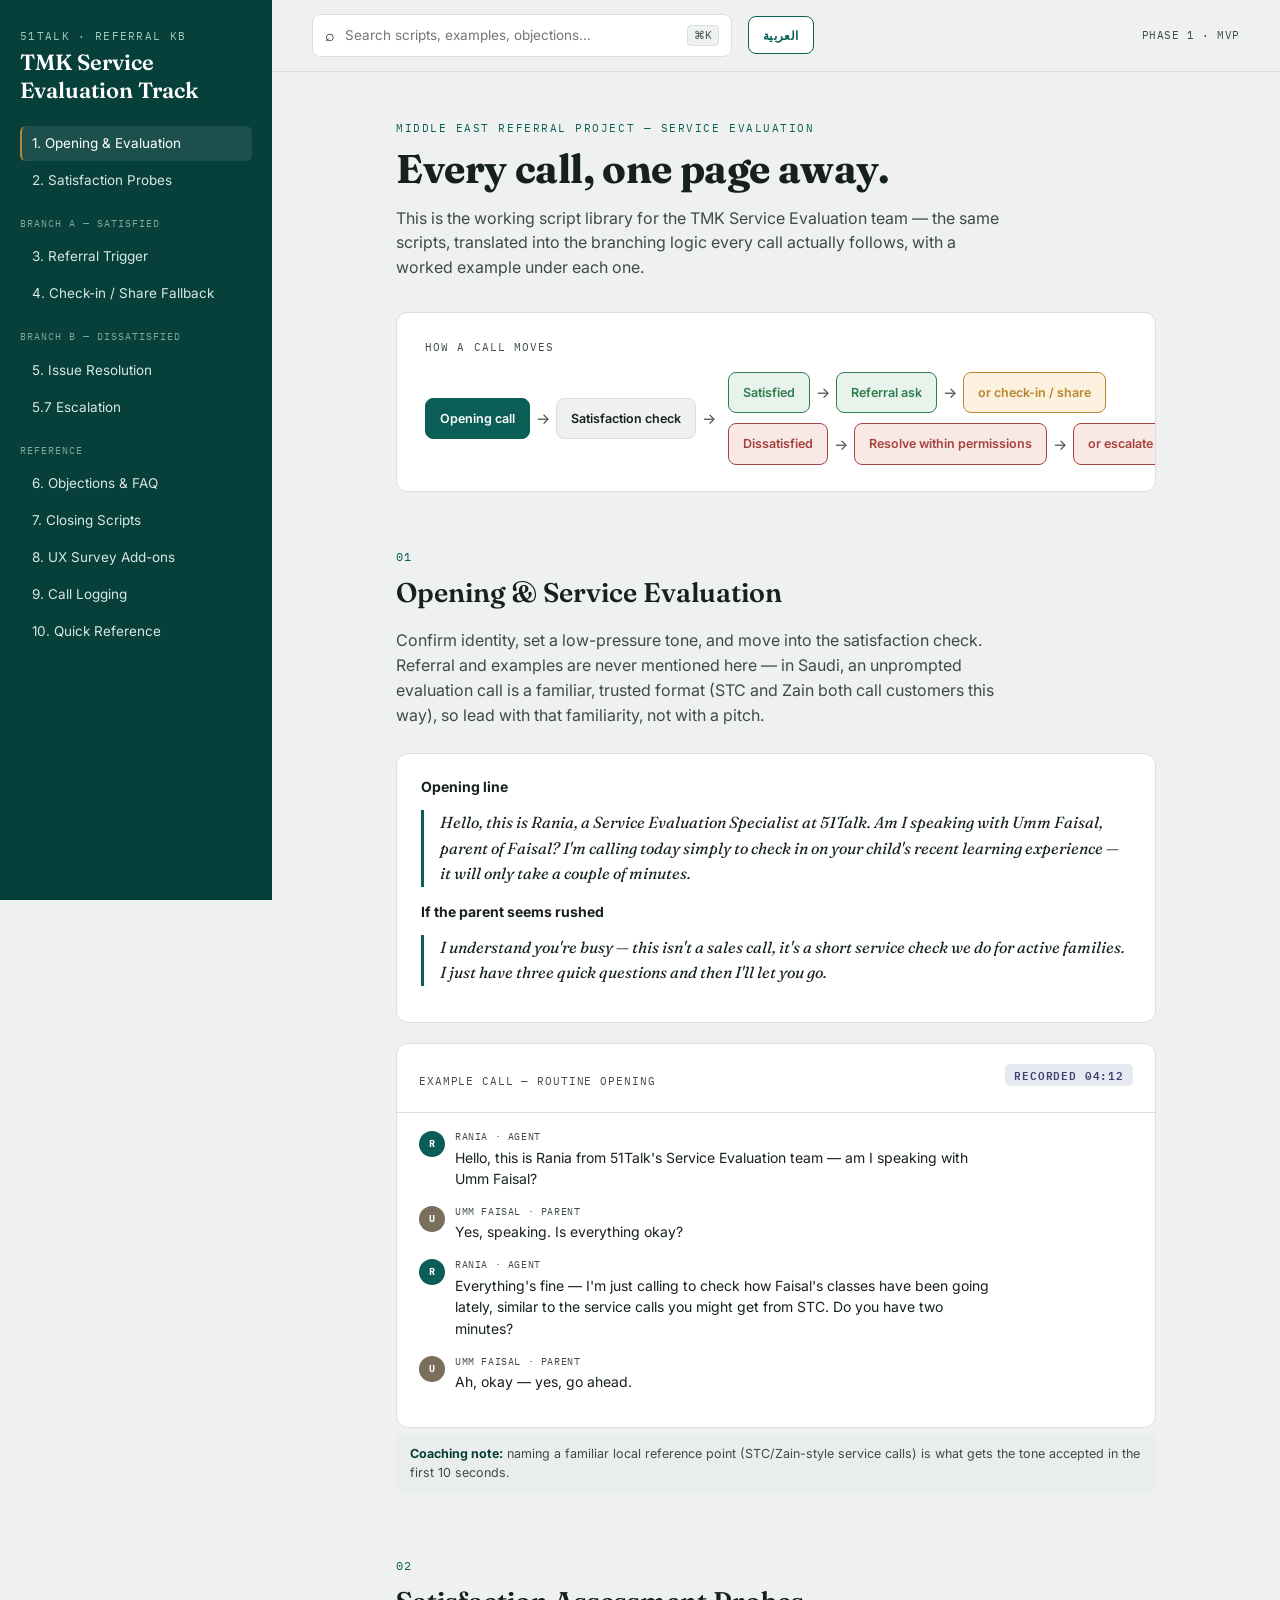
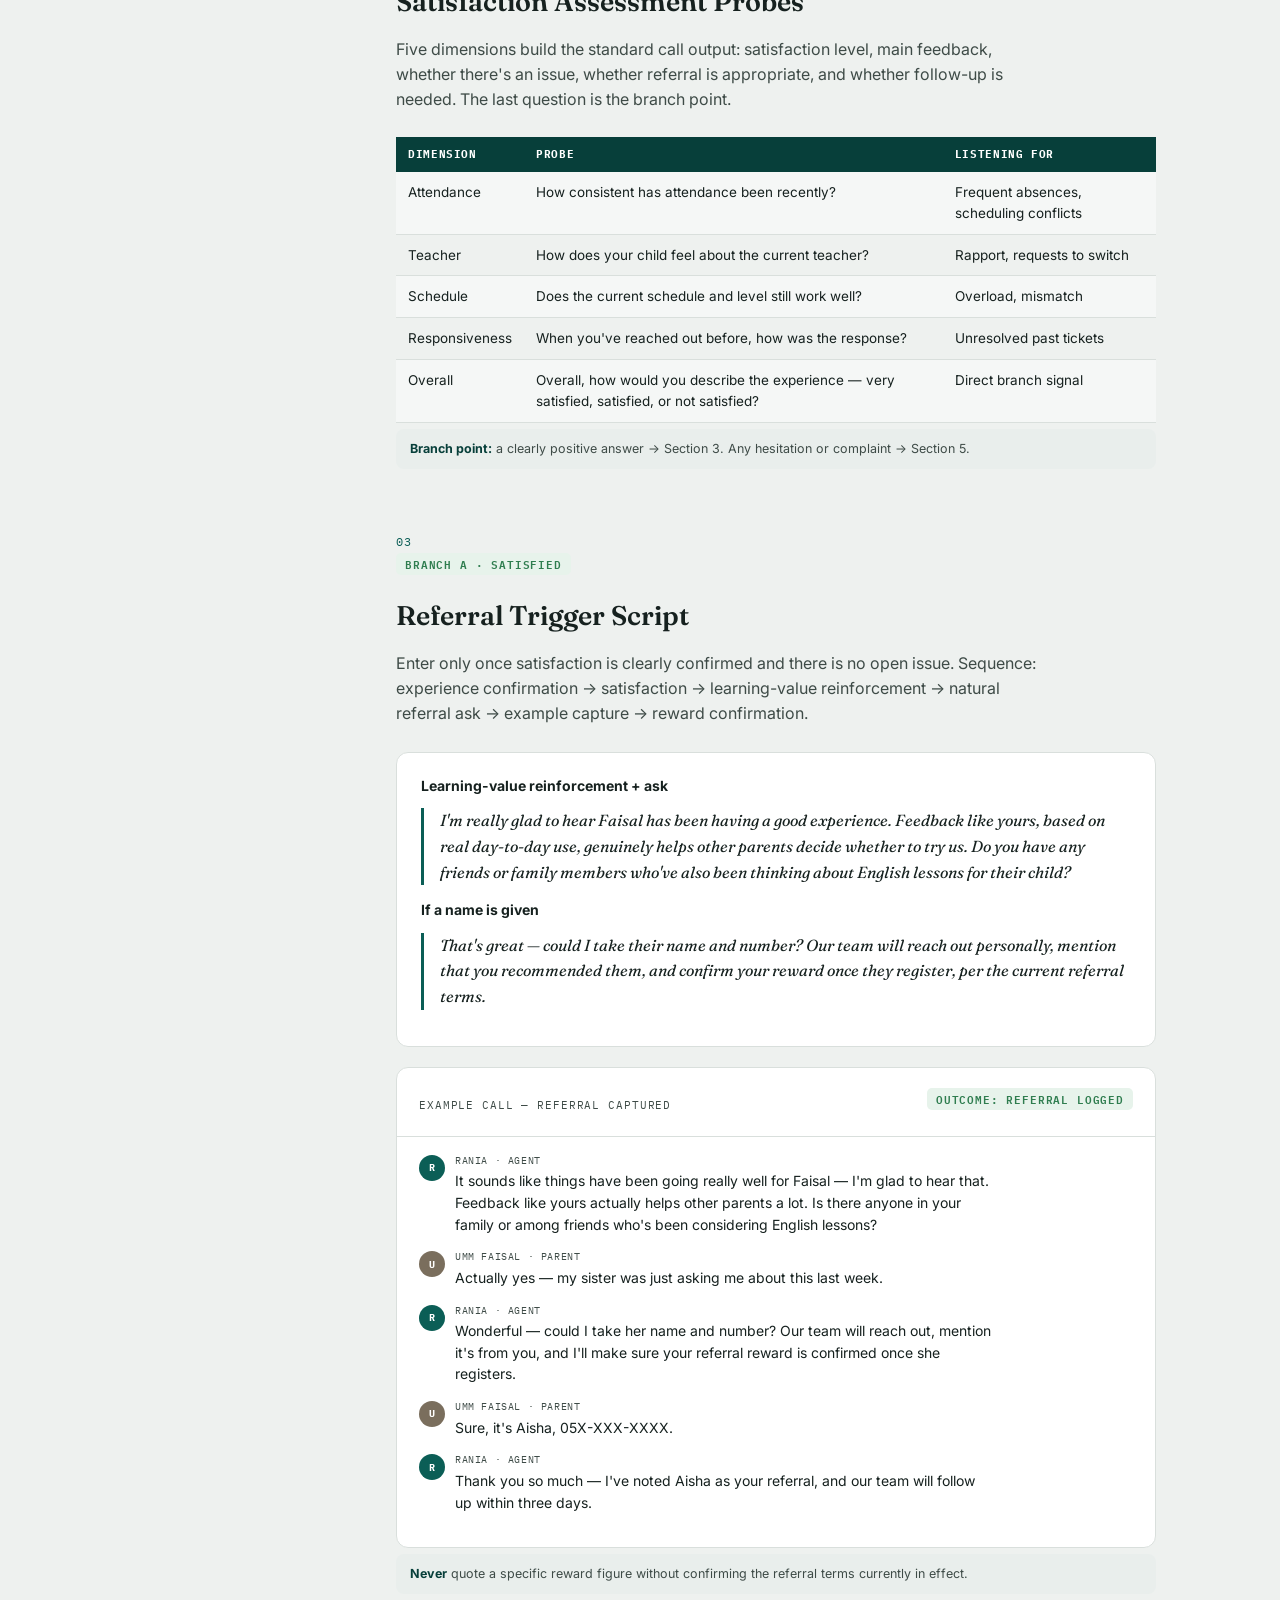
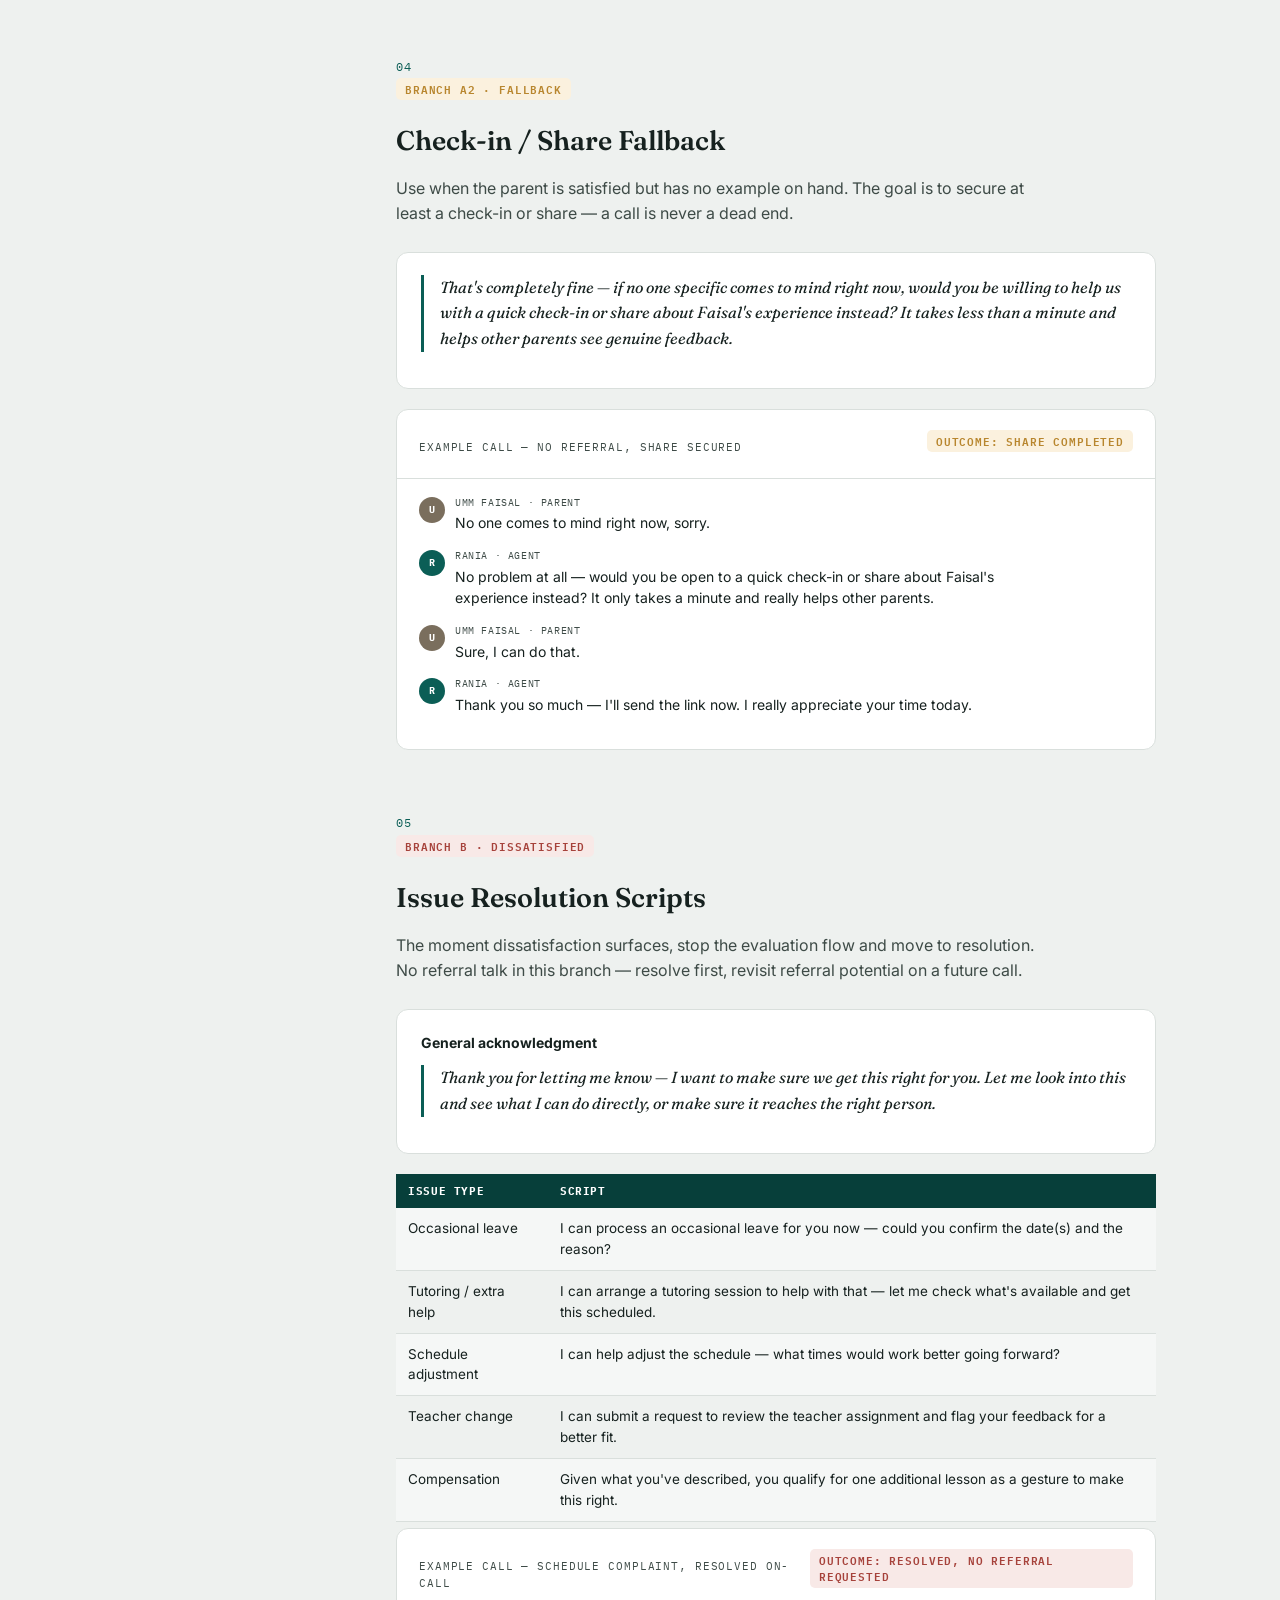
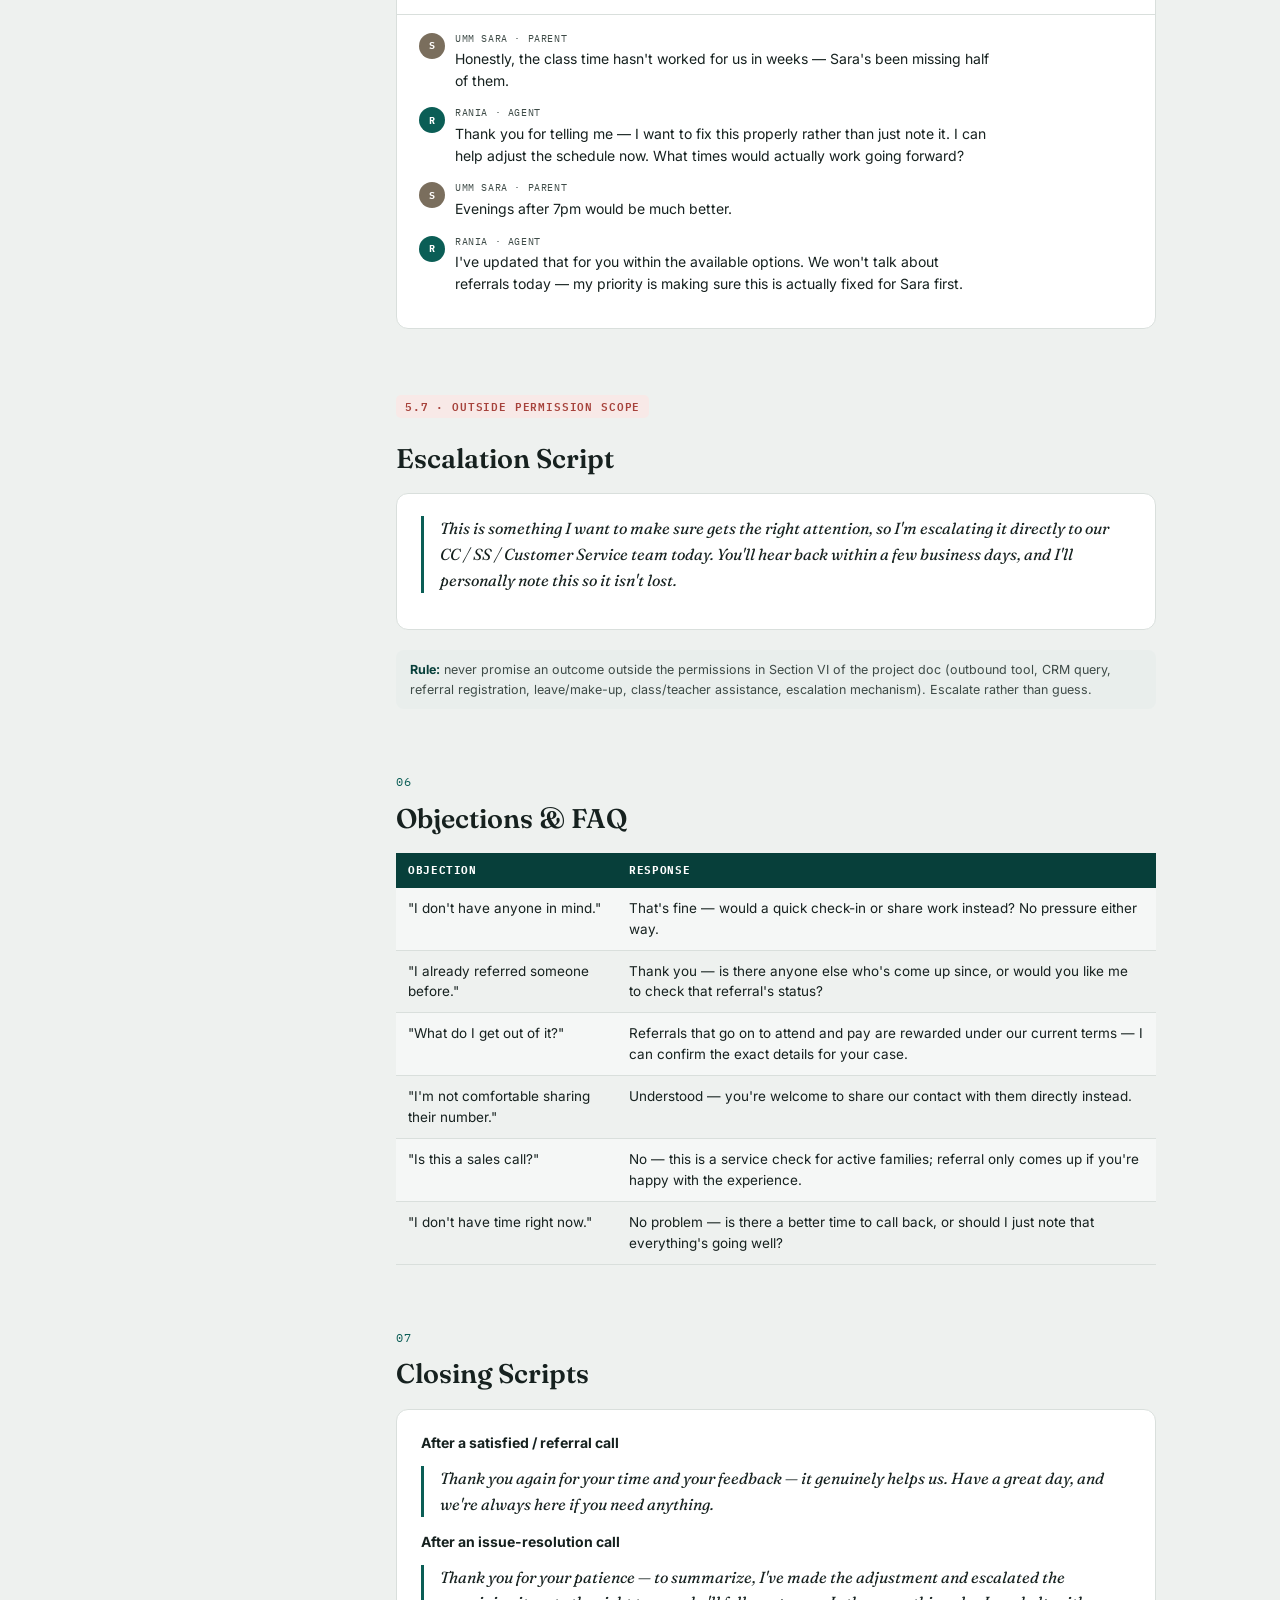
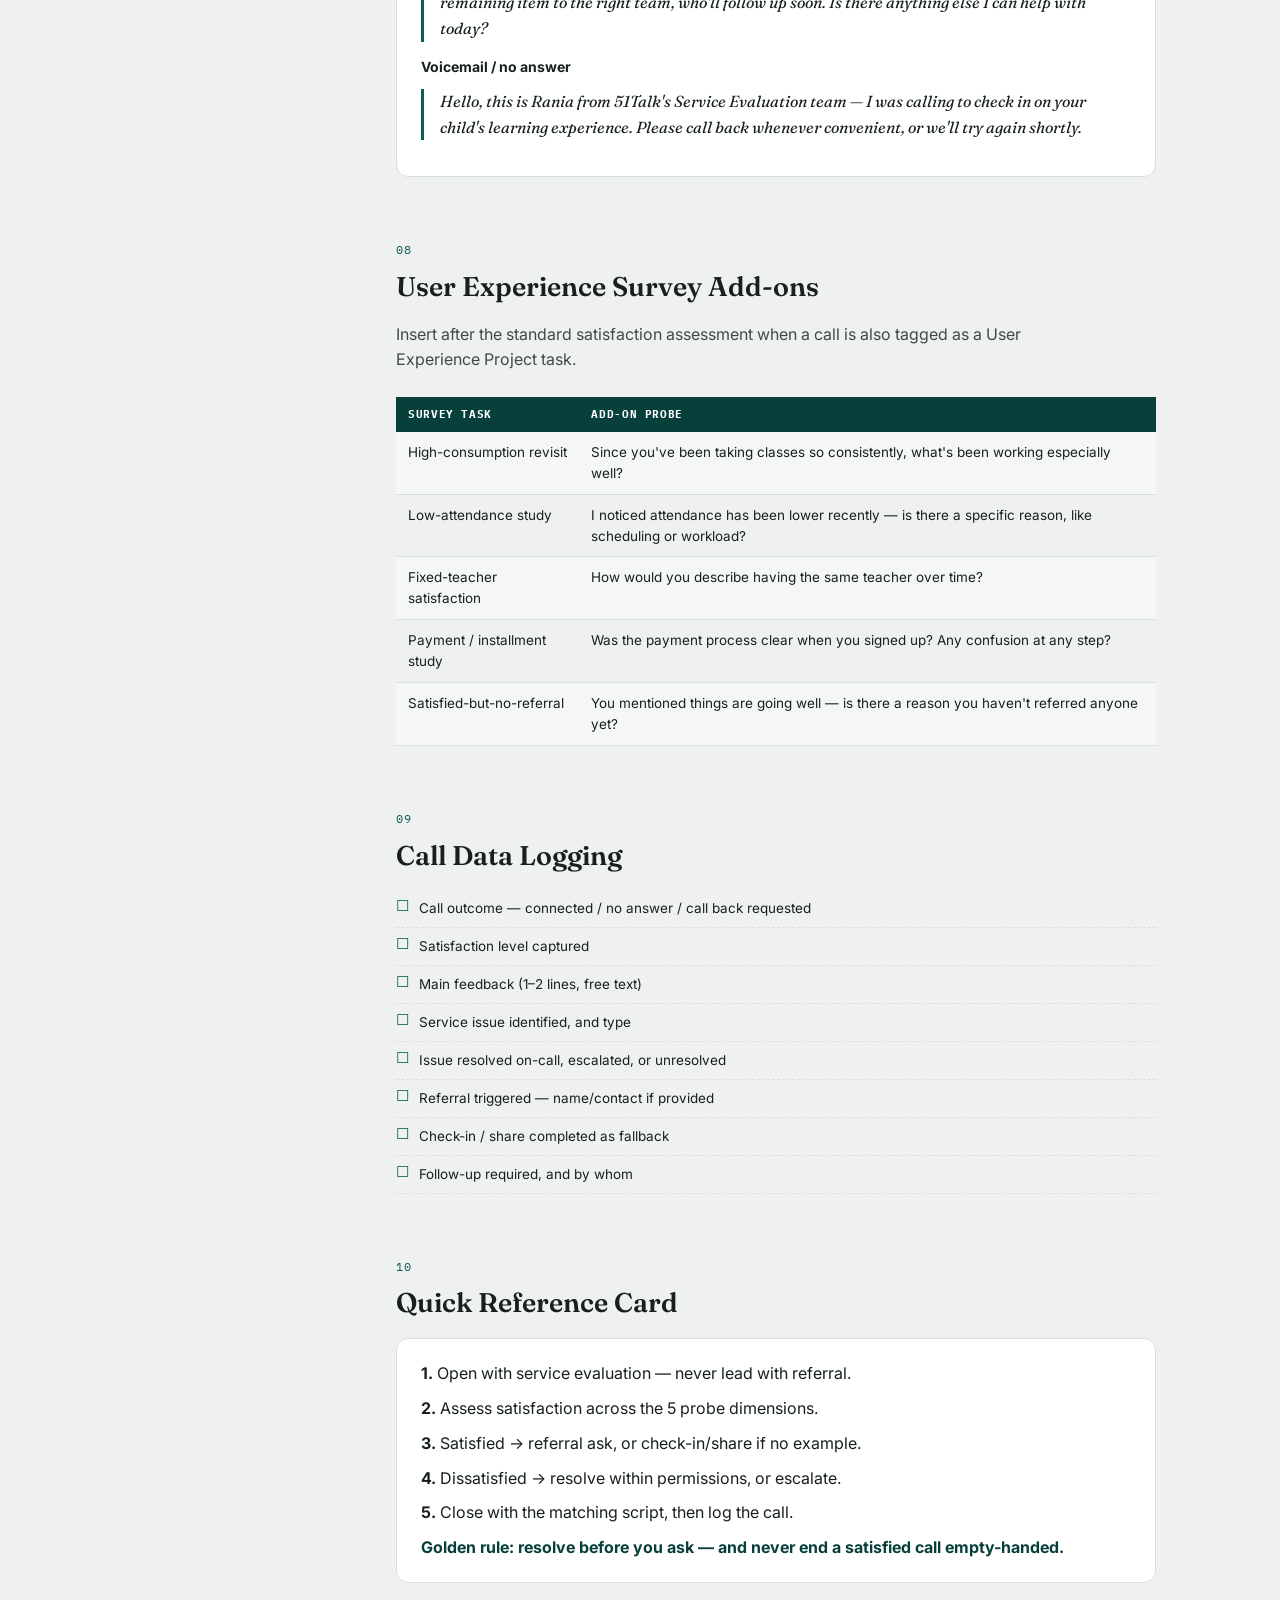
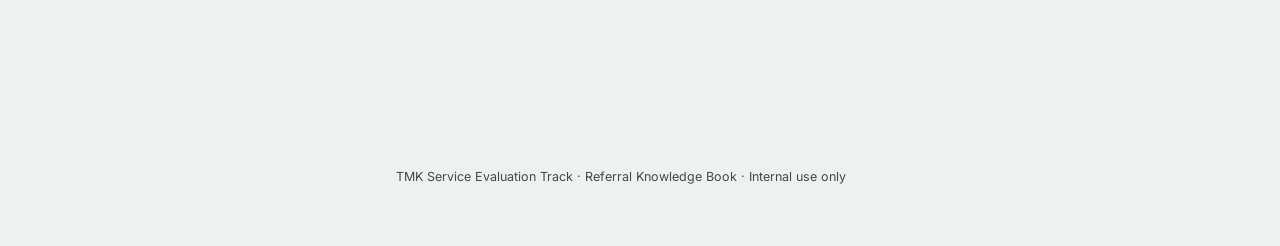
==== TMK_Referral_Knowledge_Book.html @ 0daca2e1 "tmk-ref-upload" ====
<!DOCTYPE html>
<html lang="en">
<head>
<meta charset="UTF-8">
<title>TMK Service Evaluation — Knowledge Book</title>
<style>
  @import url('https://fonts.googleapis.com/css2?family=Fraunces:opsz,wght@9..144,400;9..144,600;9..144,700&family=Inter:wght@400;500;600;700&family=IBM+Plex+Mono:wght@500;600&family=Cairo:wght@400;500;600;700&family=Amiri:ital,wght@0,400;0,700;1,400&display=swap');

  :root{
    --ink:#16211F;
    --ink-soft:#3E4B47;
    --paper:#EEF1EF;
    --panel:#FFFFFF;
    --line:#D9DFDC;
    --brand:#0B5E56;
    --brand-dark:#073F3A;
    --gold:#B8862E;
    --satisfied:#2F7D4F;
    --satisfied-bg:#E7F3EB;
    --fallback:#B8862E;
    --fallback-bg:#FBF1DE;
    --issue:#A6423B;
    --issue-bg:#F8E9E7;
    --mono: 'IBM Plex Mono', monospace;
    --serif: 'Fraunces', serif;
    --sans: 'Inter', sans-serif;
    --arserif: 'Amiri', serif;
    --arsans: 'Cairo', sans-serif;
  }
  *{ box-sizing:border-box; }
  html{ scroll-behavior:smooth; }
  body{
    margin:0;
    background:var(--paper);
    color:var(--ink);
    font-family:var(--sans);
    line-height:1.55;
  }
  a{ color:inherit; }

  /* ---------- RTL mode ---------- */
  body.rtl{ font-family:var(--arsans); }
  body.rtl .book-title,
  body.rtl .sidebar-title,
  body.rtl h2.section-title,
  body.rtl .script-line{ font-family:var(--arserif); }
  body.rtl .shell{ direction:rtl; }
  body.rtl .sidebar{ order:2; }
  body.rtl .main{ order:1; }
  body.rtl .nav-link{ border-left:none; border-right:2px solid transparent; }
  body.rtl .nav-link.active{ border-right-color:var(--gold); }
  body.rtl .script-line{ border-left:none; border-right:3px solid var(--brand); padding-left:0; padding-right:16px; }
  body.rtl .flow-row{ direction:rtl; }
  body.rtl .bubble{ flex-direction:row-reverse; }
  body.rtl table.faq th, body.rtl table.faq td{ text-align:right; }
  body.rtl .checklist li::before{ order:2; }
  body.rtl .checklist li{ flex-direction:row-reverse; justify-content:flex-end; }
  body.rtl .eyebrow, body.rtl .section-number, body.rtl .flowmap-title,
  body.rtl .who-name, body.rtl .example-header .ex-title, body.rtl .note b{ font-family:var(--mono); direction:ltr; unicode-bidi:embed; }
  body.rtl .search-wrap input::placeholder{ font-family:var(--arsans); }

  /* ---------- Layout shell ---------- */
  .shell{ display:flex; min-height:100vh; }

  .sidebar{
    width:272px;
    flex-shrink:0;
    background:var(--brand-dark);
    color:#EAF3F0;
    padding:28px 20px 28px;
    position:sticky;
    top:0;
    height:100vh;
    overflow-y:auto;
  }
  .sidebar-brand{
    font-family:var(--mono);
    font-size:11px;
    letter-spacing:.12em;
    text-transform:uppercase;
    color:#9FC9C0;
    margin-bottom:4px;
  }
  .sidebar-title{
    font-family:var(--serif);
    font-size:22px;
    font-weight:600;
    line-height:1.25;
    margin:0 0 22px;
    color:#fff;
  }
  .nav-group{ margin-bottom:6px; }
  .nav-label{
    font-family:var(--mono);
    font-size:10px;
    letter-spacing:.1em;
    text-transform:uppercase;
    color:#7FA79E;
    margin:18px 0 8px;
  }
  .nav-link{
    display:block;
    padding:7px 10px;
    border-radius:6px;
    font-size:13.5px;
    color:#D7E7E3;
    text-decoration:none;
    margin-bottom:2px;
    border-left:2px solid transparent;
  }
  .nav-link:hover{ background:rgba(255,255,255,.06); color:#fff; }
  .nav-link.active{ background:rgba(255,255,255,.09); border-left-color:var(--gold); color:#fff; }

  .main{ flex:1; min-width:0; }

  /* ---------- Top bar ---------- */
  .topbar{
    position:sticky; top:0; z-index:5;
    background:rgba(238,241,239,.92);
    backdrop-filter:blur(6px);
    border-bottom:1px solid var(--line);
    padding:14px 40px;
    display:flex; align-items:center; gap:16px;
  }
  .search-wrap{
    flex:1; max-width:420px;
    display:flex; align-items:center;
    background:var(--panel);
    border:1px solid var(--line);
    border-radius:8px;
    padding:8px 12px;
    gap:8px;
  }
  .search-wrap input{
    border:none; outline:none; background:transparent;
    font-family:var(--sans); font-size:13.5px; width:100%; color:var(--ink);
  }
  .kbd{
    font-family:var(--mono); font-size:11px; color:var(--ink-soft);
    border:1px solid var(--line); border-radius:4px; padding:1px 6px;
    background:var(--paper);
  }
  .topbar-meta{
    margin-left:auto; font-family:var(--mono); font-size:11px;
    color:var(--ink-soft); letter-spacing:.05em; text-transform:uppercase;
  }
  .lang-toggle{
    font-family:var(--mono); font-size:12px; font-weight:600;
    border:1px solid var(--brand); color:var(--brand); background:#fff;
    border-radius:8px; padding:8px 14px; cursor:pointer; letter-spacing:.03em;
    display:flex; align-items:center; gap:6px; flex-shrink:0;
  }
  .lang-toggle:hover{ background:var(--brand); color:#fff; }
  body.rtl .topbar-meta{ margin-left:0; margin-right:auto; }

  .content{ max-width:840px; margin:0 auto; padding:48px 40px 120px; }

  /* ---------- Hero / flow map ---------- */
  .hero{ margin-bottom:56px; }
  .eyebrow{
    font-family:var(--mono); font-size:11px; letter-spacing:.14em;
    text-transform:uppercase; color:var(--brand); margin-bottom:10px;
  }
  h1.book-title{
    font-family:var(--serif); font-size:40px; font-weight:700;
    line-height:1.12; margin:0 0 14px; letter-spacing:-.01em;
  }
  .hero p.lead{ font-size:16px; color:var(--ink-soft); max-width:62ch; margin:0 0 32px; }

  .flowmap{
    background:var(--panel); border:1px solid var(--line); border-radius:12px;
    padding:26px 28px; overflow-x:auto;
  }
  .flowmap-title{ font-family:var(--mono); font-size:11px; text-transform:uppercase; letter-spacing:.1em; color:var(--ink-soft); margin-bottom:16px; }
  .flow-row{ display:flex; align-items:center; gap:6px; min-width:720px; }
  .flow-node{
    font-family:var(--sans); font-size:12.5px; font-weight:600;
    padding:10px 14px; border-radius:8px; white-space:nowrap;
    border:1px solid var(--line); background:var(--paper); color:var(--ink);
  }
  body.rtl .flow-node{ font-family:var(--arsans); }
  .flow-node.start{ background:var(--brand); color:#fff; border-color:var(--brand); }
  .flow-arrow{ color:var(--ink-soft); font-size:15px; flex-shrink:0; }
  .flow-branches{ display:flex; flex-direction:column; gap:10px; margin-left:6px; }
  body.rtl .flow-branches{ margin-left:0; margin-right:6px; }
  .flow-node.satisfied{ background:var(--satisfied-bg); border-color:var(--satisfied); color:var(--satisfied); }
  .flow-node.fallback{ background:var(--fallback-bg); border-color:var(--fallback); color:var(--fallback); }
  .flow-node.issue{ background:var(--issue-bg); border-color:var(--issue); color:var(--issue); }

  /* ---------- Sections ---------- */
  section.kb-section{ margin-bottom:64px; scroll-margin-top:90px; }
  .section-number{ font-family:var(--mono); font-size:12px; color:var(--brand); letter-spacing:.08em; }
  h2.section-title{
    font-family:var(--serif); font-size:27px; font-weight:600; margin:6px 0 14px;
  }
  body.rtl h2.section-title{ font-family:var(--arserif); }
  p.section-purpose{ color:var(--ink-soft); margin:0 0 26px; max-width:64ch; }

  .tag{
    display:inline-block; font-family:var(--mono); font-size:10.5px; font-weight:600;
    letter-spacing:.08em; text-transform:uppercase; padding:3px 9px; border-radius:5px;
    margin-bottom:14px;
  }
  body.rtl .tag{ font-family:var(--arsans); letter-spacing:0; text-transform:none; }
  .tag.satisfied{ background:var(--satisfied-bg); color:var(--satisfied); }
  .tag.fallback{ background:var(--fallback-bg); color:var(--fallback); }
  .tag.issue{ background:var(--issue-bg); color:var(--issue); }
  .tag.neutral{ background:#E7E9F2; color:#3B4270; }

  .card{
    background:var(--panel); border:1px solid var(--line); border-radius:12px;
    padding:22px 24px; margin-bottom:20px;
  }
  .card h3{ font-size:14px; margin:0 0 12px; font-weight:700; }
  .script-line{
    font-family:var(--serif); font-style:italic; font-size:16px; line-height:1.6;
    color:var(--ink); border-left:3px solid var(--brand); padding-left:16px; margin:0 0 14px;
  }
  body.rtl .script-line{ font-style:normal; }
  .who{ font-family:var(--mono); font-size:10.5px; text-transform:uppercase; letter-spacing:.06em; color:var(--ink-soft); display:block; margin-bottom:4px; }

  .note{
    font-size:12.5px; color:var(--ink-soft); background:#E9EEEC; border-radius:8px;
    padding:10px 14px; margin-top:6px;
  }
  .note b{ color:var(--brand-dark); }

  /* ---------- Example call transcript ---------- */
  .example{
    background:var(--panel); border:1px solid var(--line); border-radius:12px;
    padding:6px 0 20px; margin-top:6px;
  }
  .example-header{
    display:flex; align-items:center; justify-content:space-between;
    padding:14px 22px 12px; border-bottom:1px solid var(--line);
  }
  .example-header .ex-title{ font-family:var(--mono); font-size:11px; text-transform:uppercase; letter-spacing:.08em; color:var(--ink-soft); }
  body.rtl .example-header .ex-title{ text-transform:none; }
  .transcript{ padding:16px 22px 0; }
  .bubble{ display:flex; gap:10px; margin-bottom:14px; align-items:flex-start; }
  .bubble .avatar{
    width:26px; height:26px; border-radius:50%; flex-shrink:0;
    font-family:var(--mono); font-size:10px; font-weight:700; color:#fff;
    display:flex; align-items:center; justify-content:center; margin-top:2px;
  }
  .bubble.agent .avatar{ background:var(--brand); }
  .bubble.parent .avatar{ background:#7A6E5D; }
  .bubble .msg{ font-size:14px; max-width:60ch; }
  .bubble .who-name{ font-family:var(--mono); font-size:10px; text-transform:uppercase; letter-spacing:.06em; color:var(--ink-soft); display:block; margin-bottom:2px; }
  body.rtl .bubble .who-name{ text-transform:none; }
  .bubble .msg-text{ display:block; }

  table.faq{ width:100%; border-collapse:collapse; font-size:13.5px; }
  table.faq th{
    text-align:left; font-family:var(--mono); font-size:10.5px; text-transform:uppercase;
    letter-spacing:.06em; color:#fff; background:var(--brand-dark); padding:9px 12px;
  }
  body.rtl table.faq th{ font-family:var(--arsans); text-transform:none; }
  table.faq td{ padding:10px 12px; border-bottom:1px solid var(--line); vertical-align:top; }
  table.faq tr:nth-child(even) td{ background:#F5F7F6; }

  .checklist{ list-style:none; padding:0; margin:0; }
  .checklist li{
    display:flex; gap:10px; align-items:flex-start; padding:8px 0;
    border-bottom:1px dashed var(--line); font-size:13.5px;
  }
  .checklist li::before{ content:"☐"; color:var(--brand); font-size:15px; line-height:1; }

  footer.kb-footer{
    max-width:840px; margin:0 auto; padding:0 40px 60px; color:var(--ink-soft); font-size:12.5px;
  }

  .hidden-by-search{ display:none !important; }

  @media (max-width: 880px){
    .sidebar{ display:none; }
    .content{ padding:32px 20px 100px; }
    .topbar{ padding:12px 20px; }
  }
</style>
</head>
<body>
<div class="shell">

  <!-- SIDEBAR -->
  <nav class="sidebar" id="sidebar">
    <div class="sidebar-brand" data-ar="51Talk · قاعدة معرفة الإحالة">51Talk · Referral KB</div>
    <div class="sidebar-title" data-ar="مسار تقييم الخدمة – TMK">TMK Service Evaluation Track</div>

    <div class="nav-group">
      <a class="nav-link" href="#opening" data-ar="١. الافتتاحية وتقييم الخدمة">1. Opening &amp; Evaluation</a>
      <a class="nav-link" href="#assessment" data-ar="٢. أسئلة قياس الرضا">2. Satisfaction Probes</a>
    </div>
    <div class="nav-label" data-ar="المسار أ — العميل راضٍ">Branch A — Satisfied</div>
    <div class="nav-group">
      <a class="nav-link" href="#branch-a" data-ar="٣. تفعيل الإحالة">3. Referral Trigger</a>
      <a class="nav-link" href="#branch-a2" data-ar="٤. بديل: تسجيل حضور أو مشاركة">4. Check-in / Share Fallback</a>
    </div>
    <div class="nav-label" data-ar="المسار ب — العميل غير راضٍ">Branch B — Dissatisfied</div>
    <div class="nav-group">
      <a class="nav-link" href="#branch-b" data-ar="٥. حل المشكلات">5. Issue Resolution</a>
      <a class="nav-link" href="#escalation" data-ar="٥.٧ التصعيد">5.7 Escalation</a>
    </div>
    <div class="nav-label" data-ar="مرجع سريع">Reference</div>
    <div class="nav-group">
      <a class="nav-link" href="#objections" data-ar="٦. الاعتراضات والأسئلة الشائعة">6. Objections &amp; FAQ</a>
      <a class="nav-link" href="#closing" data-ar="٧. نصوص الختام">7. Closing Scripts</a>
      <a class="nav-link" href="#ux-survey" data-ar="٨. إضافات استبيان تجربة المستخدم">8. UX Survey Add-ons</a>
      <a class="nav-link" href="#logging" data-ar="٩. تسجيل بيانات المكالمة">9. Call Logging</a>
      <a class="nav-link" href="#quickref" data-ar="١٠. البطاقة المرجعية السريعة">10. Quick Reference</a>
    </div>
  </nav>

  <!-- MAIN -->
  <div class="main">
    <div class="topbar">
      <div class="search-wrap">
        <span>⌕</span>
        <input id="kbSearch" type="text" placeholder="Search scripts, examples, objections…" data-ph-ar="ابحث في النصوص والأمثلة والاعتراضات…">
        <span class="kbd">⌘K</span>
      </div>
      <button class="lang-toggle" id="langToggle" data-ar="English" data-en="العربية">
        <span id="langToggleLabel">العربية</span>
      </button>
      <div class="topbar-meta" data-ar="المرحلة ١ · نموذج أولي">Phase 1 · MVP</div>
    </div>

    <div class="content" id="kbContent">

      <div class="hero">
        <div class="eyebrow" data-ar="مشروع الإحالة في الشرق الأوسط — تقييم الخدمة">Middle East Referral Project — Service Evaluation</div>
        <h1 class="book-title" data-ar="كل مكالمة تبعد عنك صفحة واحدة فقط.">Every call, one page away.</h1>
        <p class="lead" data-ar="هذه مكتبة النصوص العملية لفريق تقييم الخدمة TMK — نفس النصوص، مرتّبة وفق منطق التفرّع الذي تسير عليه كل مكالمة فعليًا، مع مثال تطبيقي أسفل كل نص.">This is the working script library for the TMK Service Evaluation team — the same scripts, translated into the branching logic every call actually follows, with a worked example under each one.</p>

        <div class="flowmap">
          <div class="flowmap-title" data-ar="كيف تسير المكالمة">How a call moves</div>
          <div class="flow-row">
            <div class="flow-node start" data-ar="بدء المكالمة">Opening call</div>
            <span class="flow-arrow">→</span>
            <div class="flow-node" data-ar="فحص الرضا">Satisfaction check</div>
            <span class="flow-arrow">→</span>
            <div class="flow-branches">
              <div style="display:flex;align-items:center;gap:6px;">
                <div class="flow-node satisfied" data-ar="راضٍ">Satisfied</div>
                <span class="flow-arrow">→</span>
                <div class="flow-node satisfied" data-ar="طلب الإحالة">Referral ask</div>
                <span class="flow-arrow">→</span>
                <div class="flow-node fallback" data-ar="أو تسجيل حضور / مشاركة">or check-in / share</div>
              </div>
              <div style="display:flex;align-items:center;gap:6px;">
                <div class="flow-node issue" data-ar="غير راضٍ">Dissatisfied</div>
                <span class="flow-arrow">→</span>
                <div class="flow-node issue" data-ar="الحل ضمن الصلاحيات">Resolve within permissions</div>
                <span class="flow-arrow">→</span>
                <div class="flow-node issue" data-ar="أو التصعيد">or escalate</div>
              </div>
            </div>
            <span class="flow-arrow">→</span>
            <div class="flow-node" data-ar="التسجيل والختام">Log &amp; close</div>
          </div>
        </div>
      </div>

      <!-- 1. OPENING -->
      <section class="kb-section" id="opening">
        <div class="section-number">01</div>
        <h2 class="section-title" data-ar="الافتتاحية وتقييم الخدمة">Opening &amp; Service Evaluation</h2>
        <p class="section-purpose" data-ar="تأكيد الهوية، وخلق أجواء غير ضاغطة، ثم الانتقال إلى فحص الرضا. لا يُذكر أي شيء عن الإحالة أو الأمثلة هنا — فمكالمات التقييم غير المتوقعة مألوفة وموثوقة في السوق السعودي (تُجريها كل من STC وزين)، لذا ابدأ بهذه الألفة بدلاً من عرض مباشر.">Confirm identity, set a low-pressure tone, and move into the satisfaction check. Referral and examples are never mentioned here — in Saudi, an unprompted evaluation call is a familiar, trusted format (STC and Zain both call customers this way), so lead with that familiarity, not with a pitch.</p>

        <div class="card">
          <h3 data-ar="جملة الافتتاح">Opening line</h3>
          <p class="script-line" data-ar="مرحبًا، معك رانيا، أخصائية تقييم خدمة في 51Talk. هل أتحدث مع أم فيصل، والدة فيصل؟ أتصل بك اليوم فقط للاطمئنان على تجربة تعلّم ابنك مؤخرًا — الأمر لن يستغرق أكثر من دقيقتين.">Hello, this is Rania, a Service Evaluation Specialist at 51Talk. Am I speaking with Umm Faisal, parent of Faisal? I'm calling today simply to check in on your child's recent learning experience — it will only take a couple of minutes.</p>
          <h3 data-ar="إذا بدا على ولي الأمر الاستعجال">If the parent seems rushed</h3>
          <p class="script-line" data-ar="أتفهّم انشغالك — هذه ليست مكالمة بيع، بل تقييم قصير نجريه للعائلات النشطة. لدي فقط ثلاثة أسئلة سريعة ثم أترك لك وقتك.">I understand you're busy — this isn't a sales call, it's a short service check we do for active families. I just have three quick questions and then I'll let you go.</p>
        </div>

        <div class="example">
          <div class="example-header"><span class="ex-title" data-ar="مثال مكالمة — افتتاحية اعتيادية">Example call — routine opening</span><span class="tag neutral" data-ar="مسجّلة ٠٤:١٢">Recorded 04:12</span></div>
          <div class="transcript">
            <div class="bubble agent"><div class="avatar">R</div><div class="msg"><span class="who-name" data-ar="رانيا · الموظفة">Rania · Agent</span><span class="msg-text" data-ar="مرحبًا، معك رانيا من فريق تقييم الخدمة في 51Talk — هل أتحدث مع أم فيصل؟">Hello, this is Rania from 51Talk's Service Evaluation team — am I speaking with Umm Faisal?</span></div></div>
            <div class="bubble parent"><div class="avatar">U</div><div class="msg"><span class="who-name" data-ar="أم فيصل · ولية الأمر">Umm Faisal · Parent</span><span class="msg-text" data-ar="نعم، أنا أتحدث. هل كل شيء بخير؟">Yes, speaking. Is everything okay?</span></div></div>
            <div class="bubble agent"><div class="avatar">R</div><div class="msg"><span class="who-name" data-ar="رانيا · الموظفة">Rania · Agent</span><span class="msg-text" data-ar="كل شيء بخير — أتصل فقط للاطمئنان على تجربة فيصل الدراسية مؤخرًا، مثل مكالمات الخدمة التي قد تصلك من STC. هل لديك دقيقتان؟">Everything's fine — I'm just calling to check how Faisal's classes have been going lately, similar to the service calls you might get from STC. Do you have two minutes?</span></div></div>
            <div class="bubble parent"><div class="avatar">U</div><div class="msg"><span class="who-name" data-ar="أم فيصل · ولية الأمر">Umm Faisal · Parent</span><span class="msg-text" data-ar="آه، حسنًا — تفضلي.">Ah, okay — yes, go ahead.</span></div></div>
          </div>
        </div>
        <p class="note"><b data-ar="ملاحظة تدريبية:">Coaching note:</b> <span data-ar="الإشارة إلى مرجع محلي مألوف (مكالمات STC أو زين) هي ما يجعل النبرة مقبولة خلال أول عشر ثوانٍ.">naming a familiar local reference point (STC/Zain-style service calls) is what gets the tone accepted in the first 10 seconds.</span></p>
      </section>

      <!-- 2. ASSESSMENT -->
      <section class="kb-section" id="assessment">
        <div class="section-number">02</div>
        <h2 class="section-title" data-ar="أسئلة قياس الرضا">Satisfaction Assessment Probes</h2>
        <p class="section-purpose" data-ar="خمسة محاور تُبنى عليها مخرجات المكالمة القياسية: مستوى الرضا، أبرز الملاحظات، وجود مشكلة من عدمه، مدى ملاءمة تفعيل الإحالة، والحاجة إلى متابعة. السؤال الأخير هو نقطة التفرّع.">Five dimensions build the standard call output: satisfaction level, main feedback, whether there's an issue, whether referral is appropriate, and whether follow-up is needed. The last question is the branch point.</p>
        <table class="faq">
          <tr><th data-ar="المحور">Dimension</th><th data-ar="السؤال">Probe</th><th data-ar="ما الذي نبحث عنه">Listening for</th></tr>
          <tr><td data-ar="الحضور">Attendance</td><td data-ar="كيف كان انتظام الحضور مؤخرًا؟">How consistent has attendance been recently?</td><td data-ar="غياب متكرر، تعارض في المواعيد">Frequent absences, scheduling conflicts</td></tr>
          <tr><td data-ar="المعلم">Teacher</td><td data-ar="كيف يشعر طفلك تجاه المعلم الحالي؟">How does your child feel about the current teacher?</td><td data-ar="الانسجام، طلبات التغيير">Rapport, requests to switch</td></tr>
          <tr><td data-ar="الجدول">Schedule</td><td data-ar="هل الجدول والمستوى الحاليان لا يزالان مناسبين؟">Does the current schedule and level still work well?</td><td data-ar="إرهاق، عدم توافق">Overload, mismatch</td></tr>
          <tr><td data-ar="الاستجابة">Responsiveness</td><td data-ar="عندما تواصلتم معنا سابقًا، كيف كانت الاستجابة؟">When you've reached out before, how was the response?</td><td data-ar="تذاكر سابقة غير محلولة">Unresolved past tickets</td></tr>
          <tr><td data-ar="التقييم العام">Overall</td><td data-ar="بشكل عام، كيف تصف التجربة — راضٍ جدًا، راضٍ، أم غير راضٍ؟">Overall, how would you describe the experience — very satisfied, satisfied, or not satisfied?</td><td data-ar="إشارة التفرّع المباشرة">Direct branch signal</td></tr>
        </table>
        <p class="note"><b data-ar="نقطة التفرّع:">Branch point:</b> <span data-ar="إجابة إيجابية واضحة ← القسم ٣. أي تردد أو شكوى ← القسم ٥.">a clearly positive answer → Section 3. Any hesitation or complaint → Section 5.</span></p>
      </section>

      <!-- 3. BRANCH A -->
      <section class="kb-section" id="branch-a">
        <div class="section-number">03</div>
        <span class="tag satisfied" data-ar="المسار أ · راضٍ">Branch A · Satisfied</span>
        <h2 class="section-title" data-ar="نص تفعيل الإحالة">Referral Trigger Script</h2>
        <p class="section-purpose" data-ar="لا يُدخل هذا المسار إلا بعد تأكيد الرضا بوضوح وعدم وجود مشكلة عالقة. التسلسل: تأكيد التجربة ← الرضا ← تعزيز قيمة التعلّم ← طلب إحالة طبيعي ← تسجيل المثال ← تأكيد المكافأة.">Enter only once satisfaction is clearly confirmed and there is no open issue. Sequence: experience confirmation → satisfaction → learning-value reinforcement → natural referral ask → example capture → reward confirmation.</p>

        <div class="card">
          <h3 data-ar="تعزيز قيمة التعلّم + الطلب">Learning-value reinforcement + ask</h3>
          <p class="script-line" data-ar="يسعدني جدًا أن أسمع أن فيصل يمر بتجربة جيدة. آراء مثل رأيك، المبنية على استخدام حقيقي يوميًا، تساعد فعلاً أولياء أمور آخرين على اتخاذ القرار. هل لديك أصدقاء أو أقارب كانوا يفكرون أيضًا في دروس اللغة الإنجليزية لأطفالهم؟">I'm really glad to hear Faisal has been having a good experience. Feedback like yours, based on real day-to-day use, genuinely helps other parents decide whether to try us. Do you have any friends or family members who've also been thinking about English lessons for their child?</p>
          <h3 data-ar="إذا ذُكر اسم">If a name is given</h3>
          <p class="script-line" data-ar="رائع — هل يمكنني أخذ اسمه ورقم هاتفه؟ سيتواصل فريقنا معه شخصيًا، ويذكر أنك من رشّحته، وسنؤكد مكافأتك بمجرد تسجيله، وفق شروط الإحالة الحالية.">That's great — could I take their name and number? Our team will reach out personally, mention that you recommended them, and confirm your reward once they register, per the current referral terms.</p>
        </div>

        <div class="example">
          <div class="example-header"><span class="ex-title" data-ar="مثال مكالمة — تم تسجيل إحالة">Example call — referral captured</span><span class="tag satisfied" data-ar="النتيجة: تم تسجيل إحالة">Outcome: Referral logged</span></div>
          <div class="transcript">
            <div class="bubble agent"><div class="avatar">R</div><div class="msg"><span class="who-name" data-ar="رانيا · الموظفة">Rania · Agent</span><span class="msg-text" data-ar="يبدو أن الأمور تسير بشكل جيد جدًا مع فيصل — يسعدني سماع ذلك. آراء مثل رأيك تساعد أولياء أمور آخرين كثيرًا. هل هناك أحد في عائلتك أو من أصدقائك كان يفكر في دروس اللغة الإنجليزية؟">It sounds like things have been going really well for Faisal — I'm glad to hear that. Feedback like yours actually helps other parents a lot. Is there anyone in your family or among friends who's been considering English lessons?</span></div></div>
            <div class="bubble parent"><div class="avatar">U</div><div class="msg"><span class="who-name" data-ar="أم فيصل · ولية الأمر">Umm Faisal · Parent</span><span class="msg-text" data-ar="في الحقيقة نعم — أختي كانت تسألني عن هذا الأسبوع الماضي.">Actually yes — my sister was just asking me about this last week.</span></div></div>
            <div class="bubble agent"><div class="avatar">R</div><div class="msg"><span class="who-name" data-ar="رانيا · الموظفة">Rania · Agent</span><span class="msg-text" data-ar="رائع — هل يمكنني أخذ اسمها ورقم هاتفها؟ سيتواصل فريقنا معها، ويذكر أن الترشيح منك، وسأتأكد من تفعيل مكافأتك بمجرد تسجيلها.">Wonderful — could I take her name and number? Our team will reach out, mention it's from you, and I'll make sure your referral reward is confirmed once she registers.</span></div></div>
            <div class="bubble parent"><div class="avatar">U</div><div class="msg"><span class="who-name" data-ar="أم فيصل · ولية الأمر">Umm Faisal · Parent</span><span class="msg-text" data-ar="بالتأكيد، اسمها عائشة، ٠٥X-XXX-XXXX.">Sure, it's Aisha, 05X-XXX-XXXX.</span></div></div>
            <div class="bubble agent"><div class="avatar">R</div><div class="msg"><span class="who-name" data-ar="رانيا · الموظفة">Rania · Agent</span><span class="msg-text" data-ar="شكرًا جزيلًا — سجّلت عائشة كإحالة منك، وسيتواصل فريقنا خلال ثلاثة أيام.">Thank you so much — I've noted Aisha as your referral, and our team will follow up within three days.</span></div></div>
          </div>
        </div>
        <p class="note"><b data-ar="لا تفعل أبدًا:">Never</b> <span data-ar="اذكر رقمًا محددًا للمكافأة دون التأكد من شروط الإحالة السارية حاليًا.">quote a specific reward figure without confirming the referral terms currently in effect.</span></p>
      </section>

      <!-- 4. BRANCH A2 -->
      <section class="kb-section" id="branch-a2">
        <div class="section-number">04</div>
        <span class="tag fallback" data-ar="المسار أ٢ · بديل">Branch A2 · Fallback</span>
        <h2 class="section-title" data-ar="بديل تسجيل الحضور أو المشاركة">Check-in / Share Fallback</h2>
        <p class="section-purpose" data-ar="يُستخدم عندما يكون ولي الأمر راضيًا لكن دون مثال جاهز للإحالة. الهدف هو الحصول على الأقل على تسجيل حضور أو مشاركة — فلا يجب أن تنتهي المكالمة دون أي نتيجة.">Use when the parent is satisfied but has no example on hand. The goal is to secure at least a check-in or share — a call is never a dead end.</p>
        <div class="card">
          <p class="script-line" data-ar="لا بأس تمامًا — إذا لم يخطر ببالك أحد الآن، هل توافقين على مساعدتنا بتسجيل حضور سريع أو مشاركة بسيطة عن تجربة فيصل بدلاً من ذلك؟ الأمر لا يستغرق أكثر من دقيقة ويساعد أولياء أمور آخرين على رؤية آراء حقيقية.">That's completely fine — if no one specific comes to mind right now, would you be willing to help us with a quick check-in or share about Faisal's experience instead? It takes less than a minute and helps other parents see genuine feedback.</p>
        </div>
        <div class="example">
          <div class="example-header"><span class="ex-title" data-ar="مثال مكالمة — لا إحالة، تمت المشاركة">Example call — no referral, share secured</span><span class="tag fallback" data-ar="النتيجة: تمت المشاركة">Outcome: Share completed</span></div>
          <div class="transcript">
            <div class="bubble parent"><div class="avatar">U</div><div class="msg"><span class="who-name" data-ar="أم فيصل · ولية الأمر">Umm Faisal · Parent</span><span class="msg-text" data-ar="لا أحد يخطر ببالي الآن، آسفة.">No one comes to mind right now, sorry.</span></div></div>
            <div class="bubble agent"><div class="avatar">R</div><div class="msg"><span class="who-name" data-ar="رانيا · الموظفة">Rania · Agent</span><span class="msg-text" data-ar="لا مشكلة إطلاقًا — هل تودين تسجيل حضور سريع أو مشاركة عن تجربة فيصل بدلاً من ذلك؟ لا يستغرق سوى دقيقة ويساعد أولياء أمور آخرين كثيرًا.">No problem at all — would you be open to a quick check-in or share about Faisal's experience instead? It only takes a minute and really helps other parents.</span></div></div>
            <div class="bubble parent"><div class="avatar">U</div><div class="msg"><span class="who-name" data-ar="أم فيصل · ولية الأمر">Umm Faisal · Parent</span><span class="msg-text" data-ar="بالتأكيد، يمكنني ذلك.">Sure, I can do that.</span></div></div>
            <div class="bubble agent"><div class="avatar">R</div><div class="msg"><span class="who-name" data-ar="رانيا · الموظفة">Rania · Agent</span><span class="msg-text" data-ar="شكرًا جزيلًا — سأرسل الرابط الآن. أقدّر وقتك كثيرًا اليوم.">Thank you so much — I'll send the link now. I really appreciate your time today.</span></div></div>
          </div>
        </div>
      </section>

      <!-- 5. BRANCH B -->
      <section class="kb-section" id="branch-b">
        <div class="section-number">05</div>
        <span class="tag issue" data-ar="المسار ب · غير راضٍ">Branch B · Dissatisfied</span>
        <h2 class="section-title" data-ar="نصوص حل المشكلات">Issue Resolution Scripts</h2>
        <p class="section-purpose" data-ar="بمجرد ظهور عدم الرضا، أوقف مسار التقييم وانتقل فورًا إلى الحل. لا حديث عن الإحالة في هذا المسار — الحل أولًا، ويمكن العودة لاحتمال الإحالة في مكالمة لاحقة.">The moment dissatisfaction surfaces, stop the evaluation flow and move to resolution. No referral talk in this branch — resolve first, revisit referral potential on a future call.</p>

        <div class="card">
          <h3 data-ar="إقرار عام">General acknowledgment</h3>
          <p class="script-line" data-ar="شكرًا لإخباري بذلك — أريد أن أتأكد من معالجة هذا الأمر بشكل صحيح. دعني أتحقق مما يمكنني فعله مباشرة، أو أتأكد من وصوله إلى الشخص المناسب.">Thank you for letting me know — I want to make sure we get this right for you. Let me look into this and see what I can do directly, or make sure it reaches the right person.</p>
        </div>
        <table class="faq">
          <tr><th data-ar="نوع المشكلة">Issue type</th><th data-ar="النص">Script</th></tr>
          <tr><td data-ar="إجازة طارئة">Occasional leave</td><td data-ar="يمكنني تسجيل إجازة طارئة لك الآن — هل يمكنك تأكيد التاريخ والسبب؟">I can process an occasional leave for you now — could you confirm the date(s) and the reason?</td></tr>
          <tr><td data-ar="دروس تقوية">Tutoring / extra help</td><td data-ar="يمكنني ترتيب حصة تقوية لمساعدة طفلك — دعني أتحقق من المتاح وأحدد الموعد.">I can arrange a tutoring session to help with that — let me check what's available and get this scheduled.</td></tr>
          <tr><td data-ar="تعديل الجدول">Schedule adjustment</td><td data-ar="يمكنني المساعدة في تعديل الجدول — ما هي الأوقات الأنسب لكم مستقبلًا؟">I can help adjust the schedule — what times would work better going forward?</td></tr>
          <tr><td data-ar="تغيير المعلم">Teacher change</td><td data-ar="يمكنني تقديم طلب لمراجعة تعيين المعلم، وسأوضح ملاحظاتك لإيجاد توافق أفضل.">I can submit a request to review the teacher assignment and flag your feedback for a better fit.</td></tr>
          <tr><td data-ar="تعويض">Compensation</td><td data-ar="بناءً على ما ذكرته، يحق لك حصة إضافية كبادرة لتصحيح الأمر.">Given what you've described, you qualify for one additional lesson as a gesture to make this right.</td></tr>
        </table>

        <div class="example">
          <div class="example-header"><span class="ex-title" data-ar="مثال مكالمة — شكوى جدول، تم الحل أثناء المكالمة">Example call — schedule complaint, resolved on-call</span><span class="tag issue" data-ar="النتيجة: تم الحل، دون طلب إحالة">Outcome: Resolved, no referral requested</span></div>
          <div class="transcript">
            <div class="bubble parent"><div class="avatar">S</div><div class="msg"><span class="who-name" data-ar="أم سارة · ولية الأمر">Umm Sara · Parent</span><span class="msg-text" data-ar="بصراحة، موعد الحصة لم يناسبنا منذ أسابيع — سارة تفوّت نصف الحصص.">Honestly, the class time hasn't worked for us in weeks — Sara's been missing half of them.</span></div></div>
            <div class="bubble agent"><div class="avatar">R</div><div class="msg"><span class="who-name" data-ar="رانيا · الموظفة">Rania · Agent</span><span class="msg-text" data-ar="شكرًا لإخباري — أريد حل هذا بشكل فعلي وليس فقط تدوينه. يمكنني تعديل الجدول الآن. ما الأوقات التي قد تناسبكم فعلًا؟">Thank you for telling me — I want to fix this properly rather than just note it. I can help adjust the schedule now. What times would actually work going forward?</span></div></div>
            <div class="bubble parent"><div class="avatar">S</div><div class="msg"><span class="who-name" data-ar="أم سارة · ولية الأمر">Umm Sara · Parent</span><span class="msg-text" data-ar="المساء بعد الساعة السابعة سيكون أفضل بكثير.">Evenings after 7pm would be much better.</span></div></div>
            <div class="bubble agent"><div class="avatar">R</div><div class="msg"><span class="who-name" data-ar="رانيا · الموظفة">Rania · Agent</span><span class="msg-text" data-ar="قمت بتحديث ذلك ضمن الخيارات المتاحة. لن نتحدث عن الإحالة اليوم — أولويتي التأكد من حل هذا الأمر لسارة أولًا.">I've updated that for you within the available options. We won't talk about referrals today — my priority is making sure this is actually fixed for Sara first.</span></div></div>
          </div>
        </div>
      </section>

      <!-- 5.7 ESCALATION -->
      <section class="kb-section" id="escalation">
        <span class="tag issue" data-ar="٥.٧ · خارج نطاق الصلاحيات">5.7 · Outside permission scope</span>
        <h2 class="section-title" data-ar="نص التصعيد">Escalation Script</h2>
        <div class="card">
          <p class="script-line" data-ar="هذا أمر أريد التأكد من حصوله على الاهتمام المناسب، لذا سأصعّده اليوم مباشرة إلى فريق CC / SS / خدمة العملاء. ستصلكم إجابة خلال أيام عمل قليلة، وسأتابع هذا الأمر شخصيًا حتى لا يُهمَل.">This is something I want to make sure gets the right attention, so I'm escalating it directly to our CC / SS / Customer Service team today. You'll hear back within a few business days, and I'll personally note this so it isn't lost.</p>
        </div>
        <p class="note"><b data-ar="القاعدة:">Rule:</b> <span data-ar="لا تَعِد أبدًا بنتيجة خارج الصلاحيات المذكورة في القسم السادس من وثيقة المشروع (أداة الاتصال الصادر، استعلام CRM، تسجيل الإحالة، الإجازة/التعويض، مساعدة تغيير الصف/المعلم، آلية التصعيد). صعّد بدلًا من التخمين.">never promise an outcome outside the permissions in Section VI of the project doc (outbound tool, CRM query, referral registration, leave/make-up, class/teacher assistance, escalation mechanism). Escalate rather than guess.</span></p>
      </section>

      <!-- 6. OBJECTIONS -->
      <section class="kb-section" id="objections">
        <div class="section-number">06</div>
        <h2 class="section-title" data-ar="الاعتراضات والأسئلة الشائعة">Objections &amp; FAQ</h2>
        <table class="faq">
          <tr><th data-ar="الاعتراض">Objection</th><th data-ar="الرد">Response</th></tr>
          <tr><td data-ar="لا يخطر ببالي أحد.">"I don't have anyone in mind."</td><td data-ar="لا بأس — هل يناسبك تسجيل حضور سريع أو مشاركة بدلًا من ذلك؟ دون أي ضغط.">That's fine — would a quick check-in or share work instead? No pressure either way.</td></tr>
          <tr><td data-ar="سبق وأحلت شخصًا من قبل.">"I already referred someone before."</td><td data-ar="شكرًا لك — هل هناك شخص آخر خطر ببالك مؤخرًا، أم تودين أن أتحقق من حالة تلك الإحالة؟">Thank you — is there anyone else who's come up since, or would you like me to check that referral's status?</td></tr>
          <tr><td data-ar="ما الفائدة التي سأحصل عليها؟">"What do I get out of it?"</td><td data-ar="الإحالات التي يحضر أصحابها ويشتركون تُكافأ وفق شروطنا الحالية — يمكنني تأكيد التفاصيل الدقيقة لحالتك.">Referrals that go on to attend and pay are rewarded under our current terms — I can confirm the exact details for your case.</td></tr>
          <tr><td data-ar="لا أشعر بالراحة لمشاركة رقم صديقي.">"I'm not comfortable sharing their number."</td><td data-ar="أتفهم ذلك — يمكنك مشاركة معلومات التواصل معنا مباشرة بدلًا من ذلك.">Understood — you're welcome to share our contact with them directly instead.</td></tr>
          <tr><td data-ar="هل هذه مكالمة بيع؟">"Is this a sales call?"</td><td data-ar="لا — هذه مكالمة تقييم خدمة للعائلات النشطة؛ الحديث عن الإحالة يأتي فقط إذا كنتِ راضية عن التجربة.">No — this is a service check for active families; referral only comes up if you're happy with the experience.</td></tr>
          <tr><td data-ar="ليس لدي وقت الآن.">"I don't have time right now."</td><td data-ar="لا مشكلة — هل هناك وقت أنسب للاتصال بك مجددًا، أم أدوّن أن كل شيء يسير بشكل جيد؟">No problem — is there a better time to call back, or should I just note that everything's going well?</td></tr>
        </table>
      </section>

      <!-- 7. CLOSING -->
      <section class="kb-section" id="closing">
        <div class="section-number">07</div>
        <h2 class="section-title" data-ar="نصوص الختام">Closing Scripts</h2>
        <div class="card">
          <h3 data-ar="بعد مكالمة راضية / إحالة">After a satisfied / referral call</h3>
          <p class="script-line" data-ar="شكرًا جزيلًا مرة أخرى على وقتك وملاحظاتك — فهي تساعدنا فعلًا. أتمنى لك يومًا جميلًا، ونحن دائمًا هنا إذا احتجت أي شيء.">Thank you again for your time and your feedback — it genuinely helps us. Have a great day, and we're always here if you need anything.</p>
          <h3 data-ar="بعد مكالمة حل مشكلة">After an issue-resolution call</h3>
          <p class="script-line" data-ar="شكرًا لصبرك — للتلخيص، قمت بإجراء التعديل اللازم وصعّدت الجزء المتبقي إلى الفريق المختص الذي سيتابع معكم قريبًا. هل هناك أي شيء آخر يمكنني المساعدة به اليوم؟">Thank you for your patience — to summarize, I've made the adjustment and escalated the remaining item to the right team, who'll follow up soon. Is there anything else I can help with today?</p>
          <h3 data-ar="بريد صوتي / عدم الرد">Voicemail / no answer</h3>
          <p class="script-line" data-ar="مرحبًا، معك رانيا من فريق تقييم الخدمة في 51Talk — كنت أتصل للاطمئنان على تجربة تعلّم طفلك. يرجى معاودة الاتصال بنا في الوقت المناسب، أو سنحاول مجددًا قريبًا.">Hello, this is Rania from 51Talk's Service Evaluation team — I was calling to check in on your child's learning experience. Please call back whenever convenient, or we'll try again shortly.</p>
        </div>
      </section>

      <!-- 8. UX SURVEY -->
      <section class="kb-section" id="ux-survey">
        <div class="section-number">08</div>
        <h2 class="section-title" data-ar="إضافات استبيان تجربة المستخدم">User Experience Survey Add-ons</h2>
        <p class="section-purpose" data-ar="تُدرَج بعد تقييم الرضا القياسي عندما تكون المكالمة مصنّفة أيضًا ضمن مهام مشروع تجربة المستخدم.">Insert after the standard satisfaction assessment when a call is also tagged as a User Experience Project task.</p>
        <table class="faq">
          <tr><th data-ar="مهمة الاستبيان">Survey task</th><th data-ar="السؤال الإضافي">Add-on probe</th></tr>
          <tr><td data-ar="متابعة المستخدمين ذوي الاستهلاك المرتفع">High-consumption revisit</td><td data-ar="بما أنك تحضرين الحصص بانتظام كبير، ما الذي كان يعمل بشكل جيد بشكل خاص؟">Since you've been taking classes so consistently, what's been working especially well?</td></tr>
          <tr><td data-ar="دراسة أسباب انخفاض الحضور">Low-attendance study</td><td data-ar="لاحظنا انخفاضًا في الحضور مؤخرًا — هل هناك سبب محدد، كالجدول أو ضغط الدراسة؟">I noticed attendance has been lower recently — is there a specific reason, like scheduling or workload?</td></tr>
          <tr><td data-ar="رضا المعلم الثابت">Fixed-teacher satisfaction</td><td data-ar="كيف تصفين تجربة الاحتفاظ بنفس المعلم على مدى فترة طويلة؟">How would you describe having the same teacher over time?</td></tr>
          <tr><td data-ar="دراسة فهم الدفع أو التقسيط">Payment / installment study</td><td data-ar="هل كانت عملية الدفع واضحة عند التسجيل؟ هل واجهتِ أي التباس في أي خطوة؟">Was the payment process clear when you signed up? Any confusion at any step?</td></tr>
          <tr><td data-ar="راضٍ لكنه لم يُحل">Satisfied-but-no-referral</td><td data-ar="ذكرتِ أن الأمور تسير جيدًا — هل هناك سبب لعدم قيامك بترشيح أحد حتى الآن؟">You mentioned things are going well — is there a reason you haven't referred anyone yet?</td></tr>
        </table>
      </section>

      <!-- 9. LOGGING -->
      <section class="kb-section" id="logging">
        <div class="section-number">09</div>
        <h2 class="section-title" data-ar="تسجيل بيانات المكالمة">Call Data Logging</h2>
        <ul class="checklist">
          <li data-ar="نتيجة المكالمة — تم الرد / لا رد / طلب معاودة الاتصال">Call outcome — connected / no answer / call back requested</li>
          <li data-ar="مستوى الرضا المسجَّل">Satisfaction level captured</li>
          <li data-ar="أبرز الملاحظات (سطر أو سطران، نص حر)">Main feedback (1–2 lines, free text)</li>
          <li data-ar="هل تم تحديد مشكلة خدمة، ونوعها">Service issue identified, and type</li>
          <li data-ar="هل تم حل المشكلة أثناء المكالمة، أم صُعِّدت، أم بقيت دون حل">Issue resolved on-call, escalated, or unresolved</li>
          <li data-ar="هل تم تفعيل إحالة — الاسم ورقم التواصل إن وُجد">Referral triggered — name/contact if provided</li>
          <li data-ar="هل تم تسجيل حضور أو مشاركة كبديل">Check-in / share completed as fallback</li>
          <li data-ar="هل تلزم متابعة لاحقة، وممن">Follow-up required, and by whom</li>
        </ul>
      </section>

      <!-- 10. QUICK REF -->
      <section class="kb-section" id="quickref">
        <div class="section-number">10</div>
        <h2 class="section-title" data-ar="البطاقة المرجعية السريعة">Quick Reference Card</h2>
        <div class="card">
          <p style="margin:0 0 10px;"><b>1.</b> <span data-ar="ابدأ بتقييم الخدمة — لا تبدأ أبدًا بالإحالة.">Open with service evaluation — never lead with referral.</span></p>
          <p style="margin:0 0 10px;"><b>2.</b> <span data-ar="قيّم الرضا عبر المحاور الخمسة.">Assess satisfaction across the 5 probe dimensions.</span></p>
          <p style="margin:0 0 10px;"><b>3.</b> <span data-ar="إذا كان العميل راضيًا ← اطلب الإحالة، أو تسجيل حضور/مشاركة إن لم يوجد مثال.">Satisfied → referral ask, or check-in/share if no example.</span></p>
          <p style="margin:0 0 10px;"><b>4.</b> <span data-ar="إذا كان العميل غير راضٍ ← حل المشكلة ضمن الصلاحيات، أو صعّدها.">Dissatisfied → resolve within permissions, or escalate.</span></p>
          <p style="margin:0 0 10px;"><b>5.</b> <span data-ar="اختم بالنص المناسب، ثم سجّل بيانات المكالمة.">Close with the matching script, then log the call.</span></p>
          <p style="margin:0; font-weight:700; color:var(--brand-dark);" data-ar="القاعدة الذهبية: عالج المشكلة قبل أن تطلب — ولا تنهِ مكالمة عميل راضٍ دون نتيجة.">Golden rule: resolve before you ask — and never end a satisfied call empty-handed.</p>
        </div>
      </section>

    </div>

    <footer class="kb-footer" data-ar="مسار تقييم الخدمة TMK · كتاب معرفة الإحالة · للاستخدام الداخلي فقط">TMK Service Evaluation Track · Referral Knowledge Book · Internal use only</footer>
  </div>
</div>

<script>
  // Cache original English text for every translatable node
  const translatable = Array.from(document.querySelectorAll('[data-ar]'));
  translatable.forEach(el => { if(!el.dataset.en) el.dataset.en = el.innerHTML; });

  const searchInputEl = document.getElementById('kbSearch');
  let currentLang = 'en';

  function applyLang(lang){
    currentLang = lang;
    translatable.forEach(el => {
      el.innerHTML = lang === 'ar' ? el.dataset.ar : el.dataset.en;
    });
    document.documentElement.lang = lang;
    document.documentElement.dir = lang === 'ar' ? 'rtl' : 'ltr';
    document.body.classList.toggle('rtl', lang === 'ar');
    // search placeholder
    searchInputEl.placeholder = lang === 'ar' ? searchInputEl.dataset.phAr : 'Search scripts, examples, objections…';
    // toggle button label shows the OTHER language
    document.getElementById('langToggleLabel').textContent = lang === 'ar' ? 'English' : 'العربية';
  }

  document.getElementById('langToggle').addEventListener('click', () => {
    applyLang(currentLang === 'ar' ? 'en' : 'ar');
  });

  // Scroll-spy for active nav link
  const links = Array.from(document.querySelectorAll('.nav-link'));
  const sections = links.map(l => document.querySelector(l.getAttribute('href')));
  function onScroll(){
    let idx = 0;
    sections.forEach((s,i)=>{ if(s && s.getBoundingClientRect().top - 100 <= 0) idx = i; });
    links.forEach(l=>l.classList.remove('active'));
    links[idx] && links[idx].classList.add('active');
  }
  document.addEventListener('scroll', onScroll);
  onScroll();

  // Simple search filter across sections (matches visible text in either language)
  const allSections = Array.from(document.querySelectorAll('.kb-section'));
  searchInputEl.addEventListener('input', (e)=>{
    const q = e.target.value.trim().toLowerCase();
    allSections.forEach(sec=>{
      if(!q){ sec.classList.remove('hidden-by-search'); return; }
      const text = sec.innerText.toLowerCase();
      sec.classList.toggle('hidden-by-search', !text.includes(q));
    });
  });
  document.addEventListener('keydown', (e)=>{
    if((e.metaKey || e.ctrlKey) && e.key.toLowerCase()==='k'){ e.preventDefault(); searchInputEl.focus(); }
  });
</script>
</body>
</html>
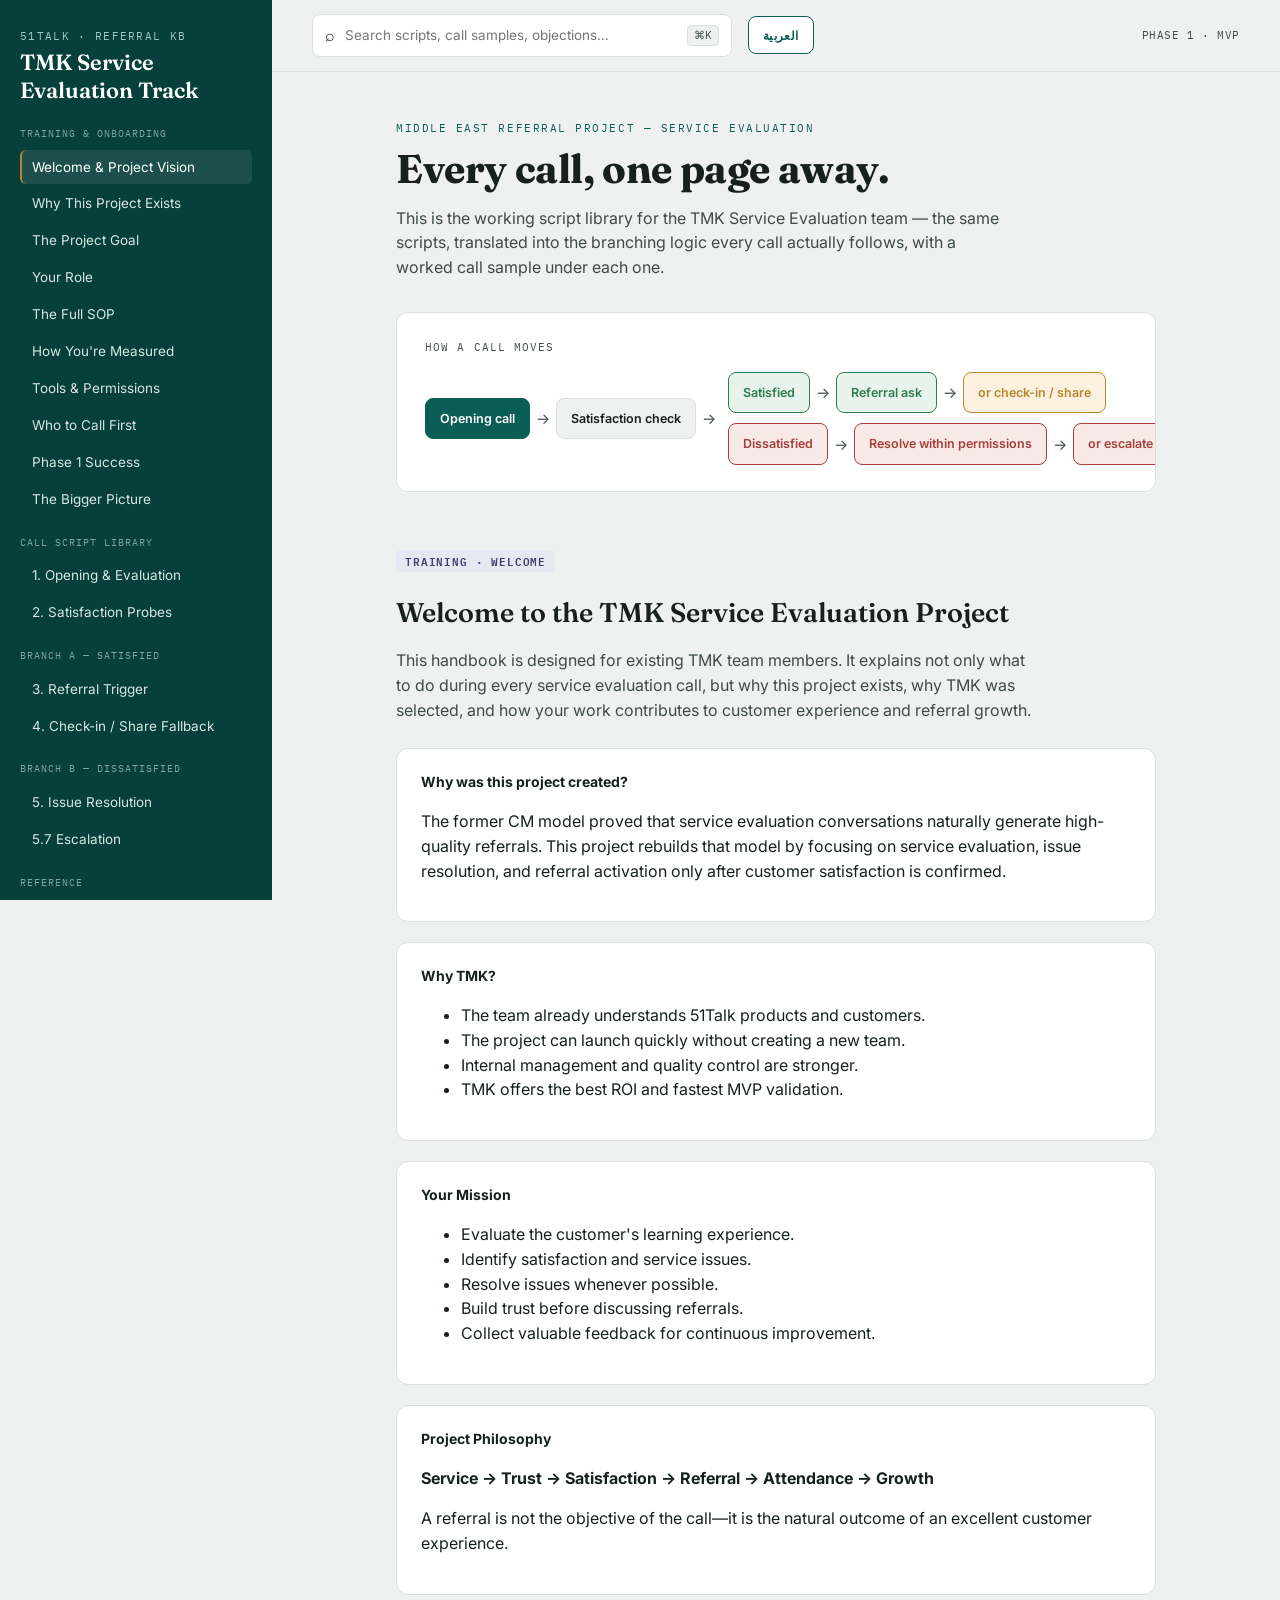
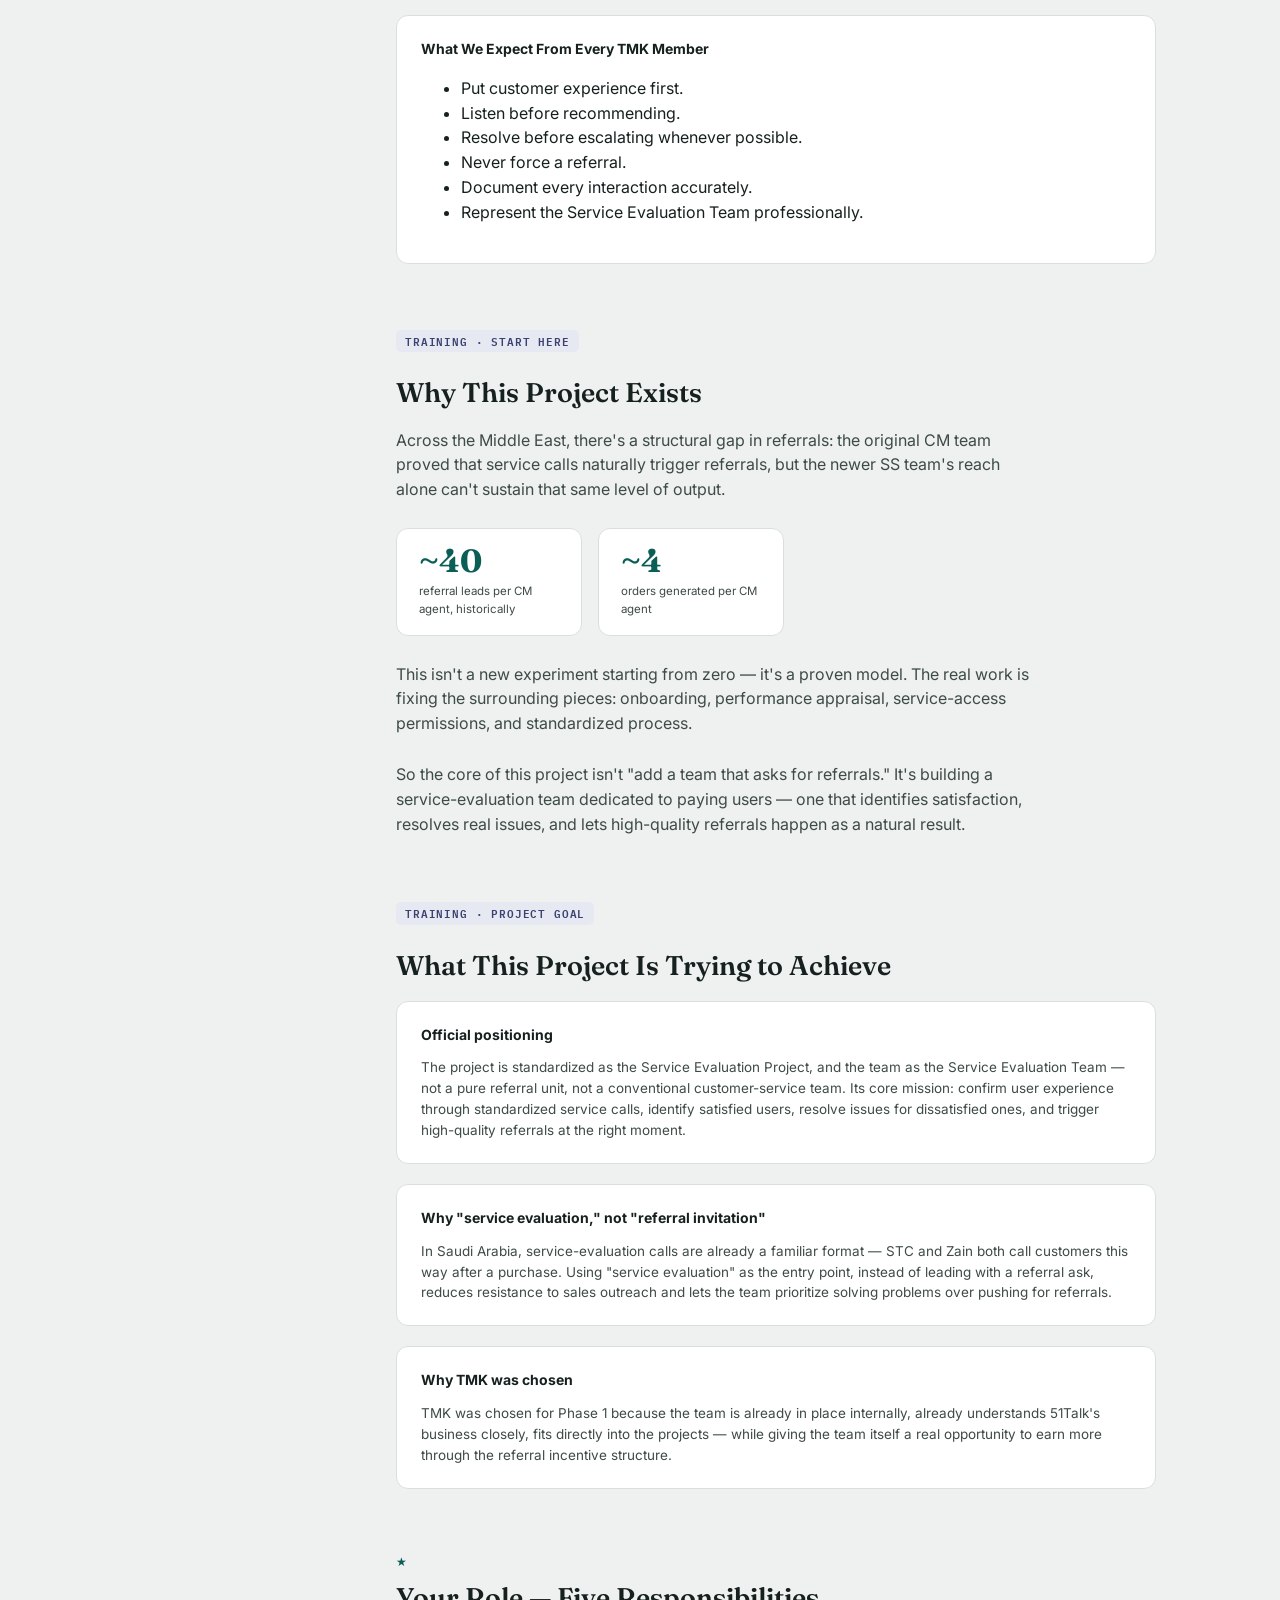
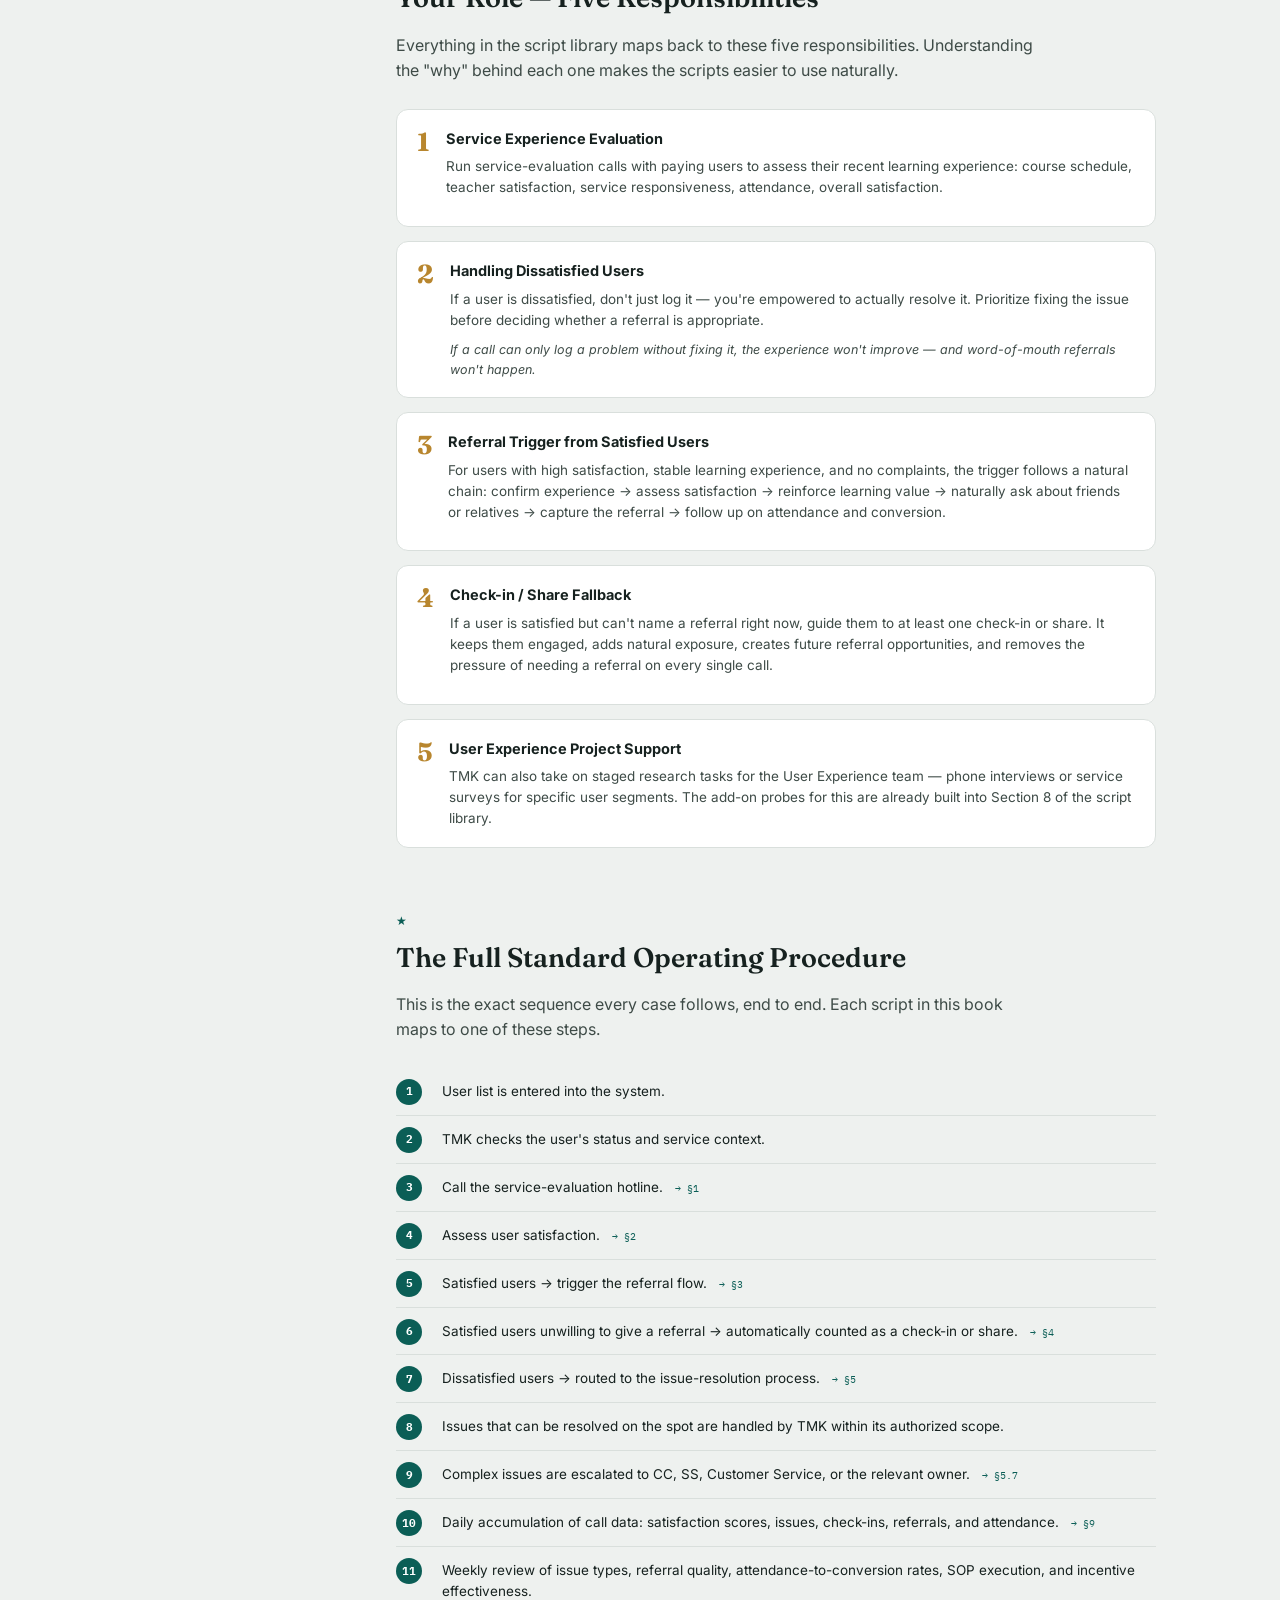
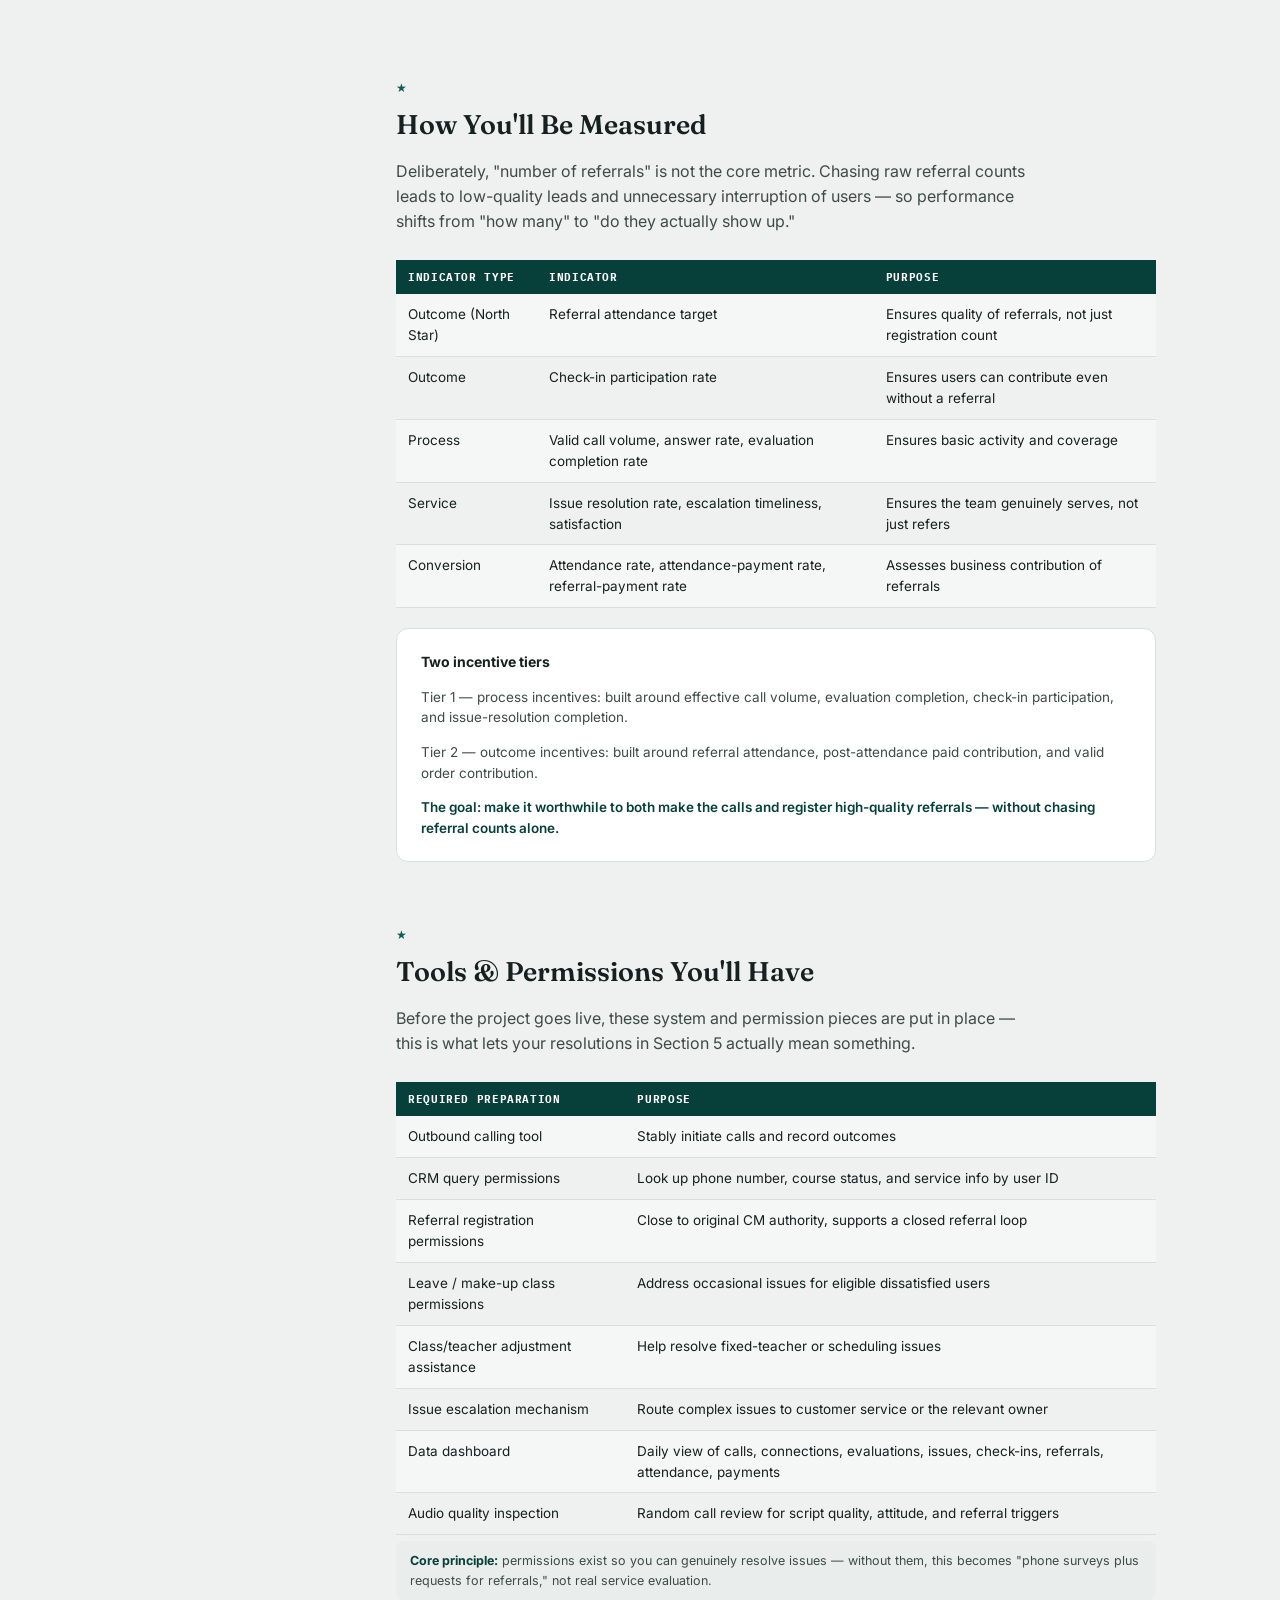
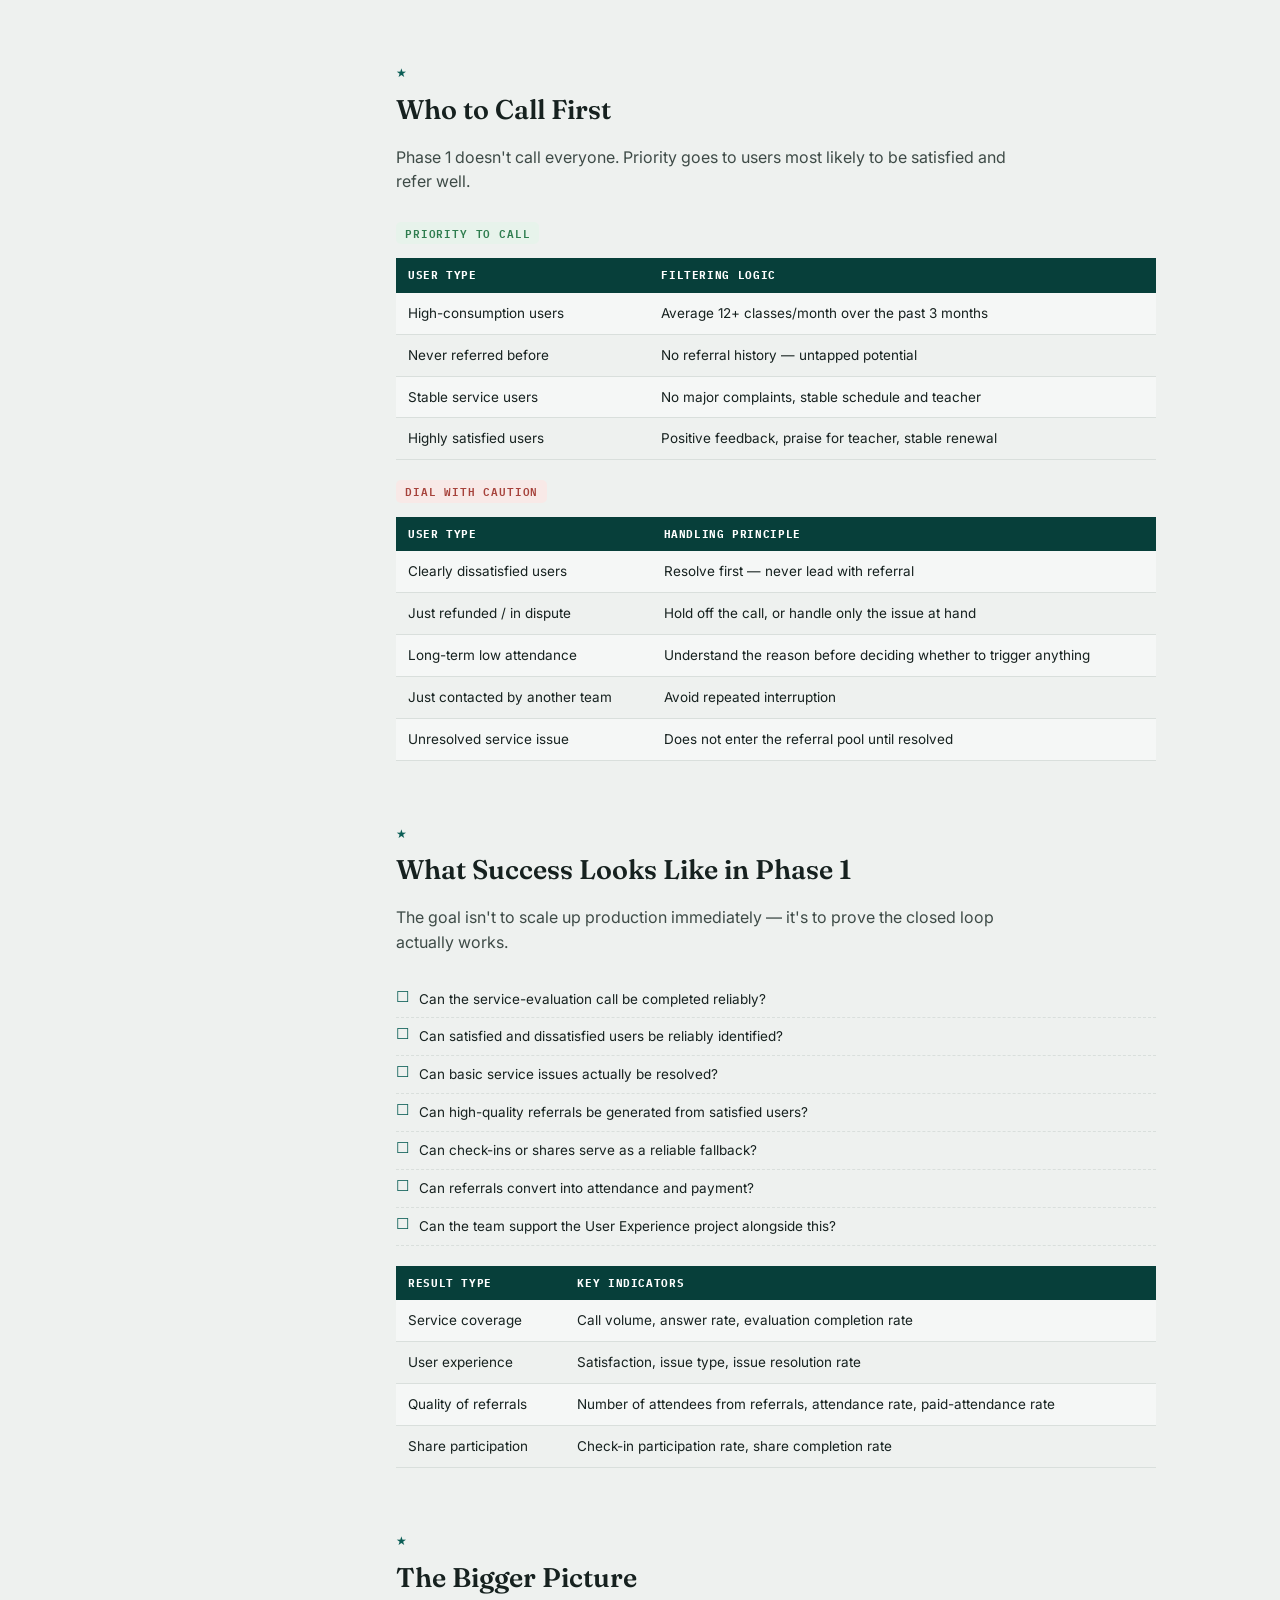
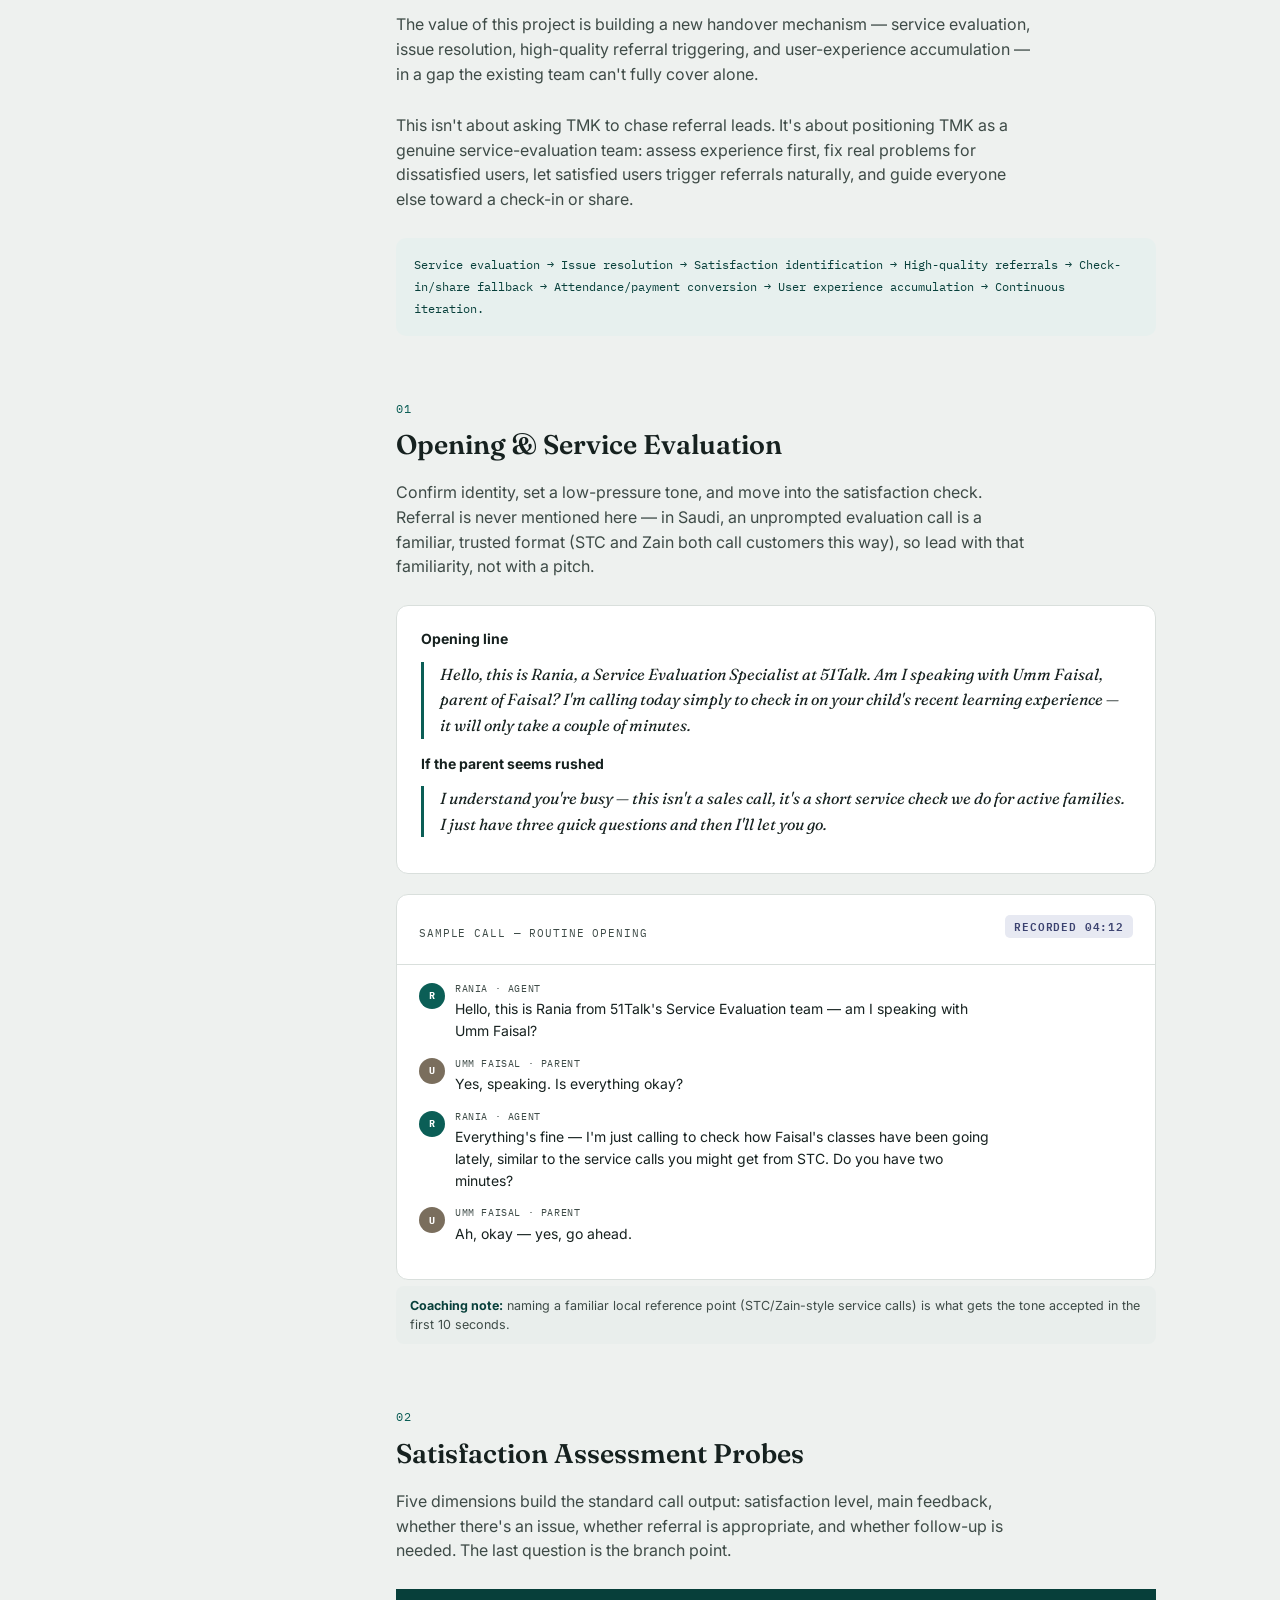
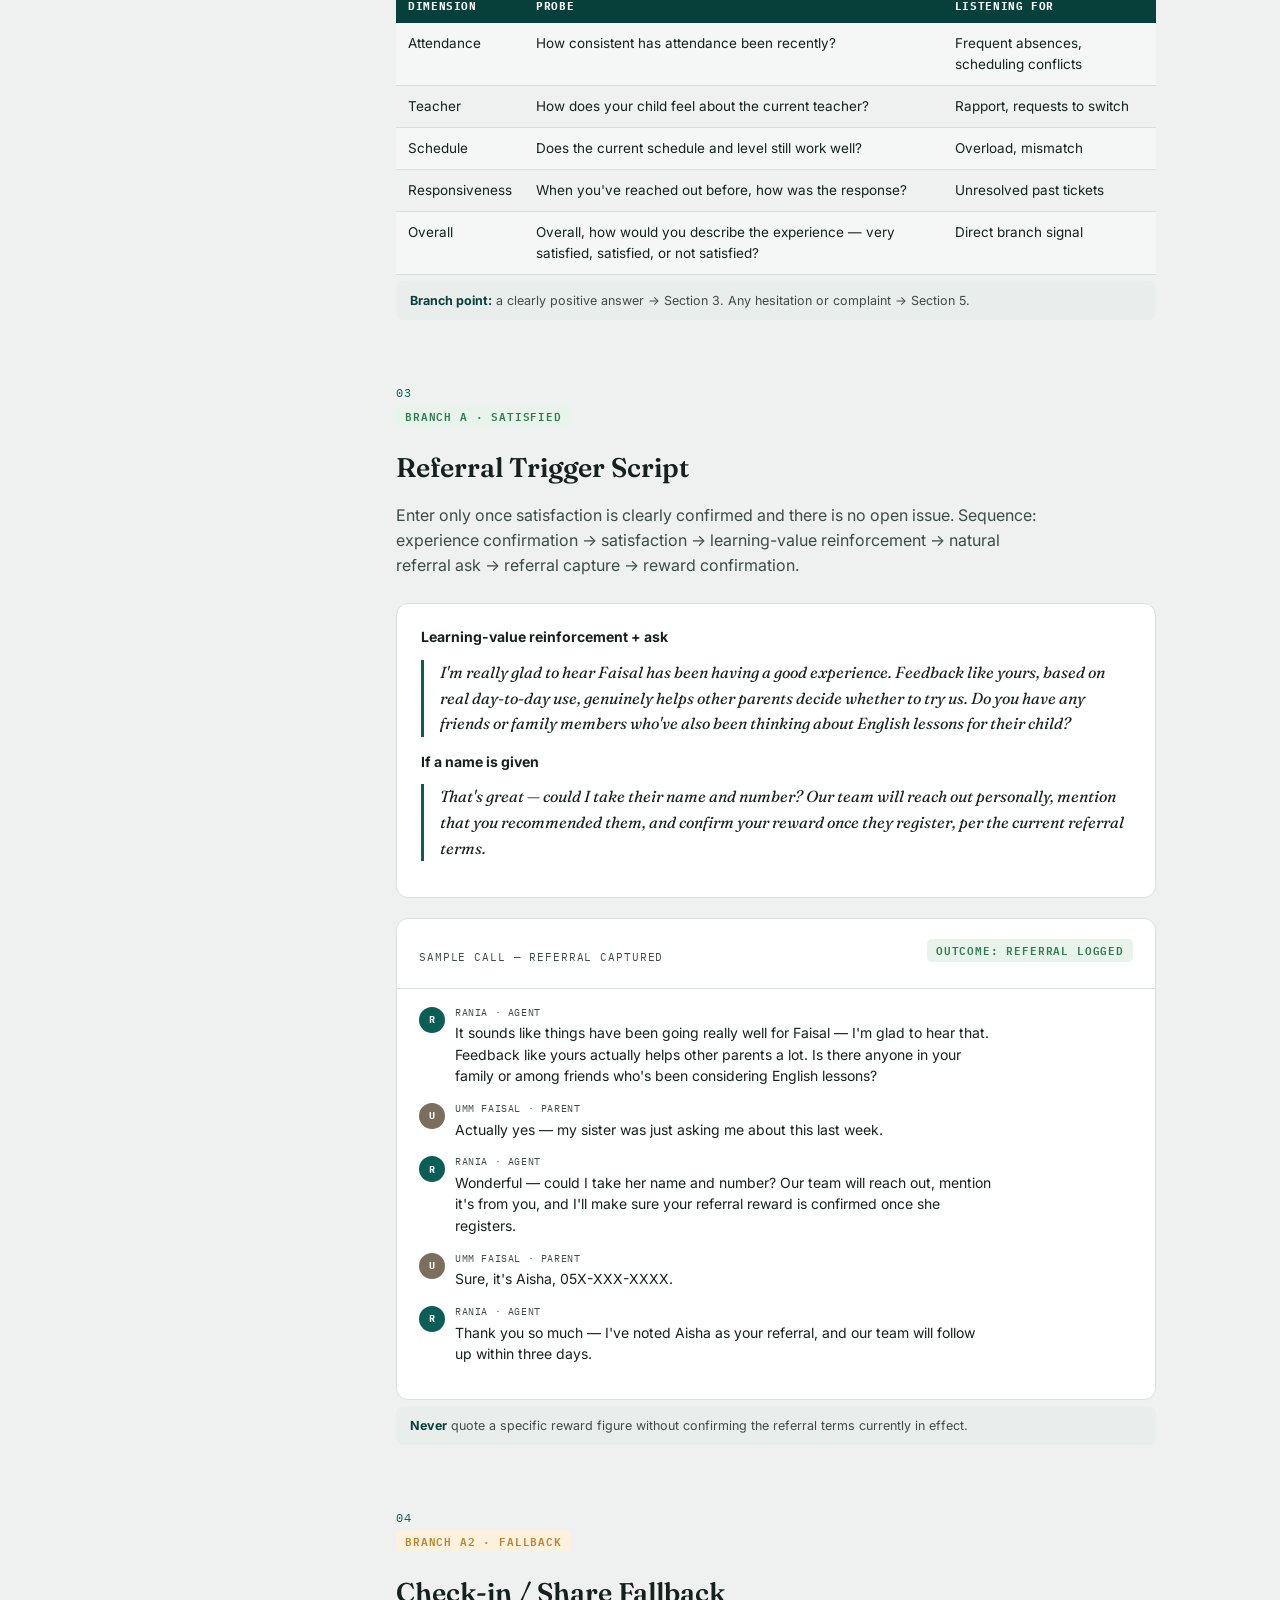
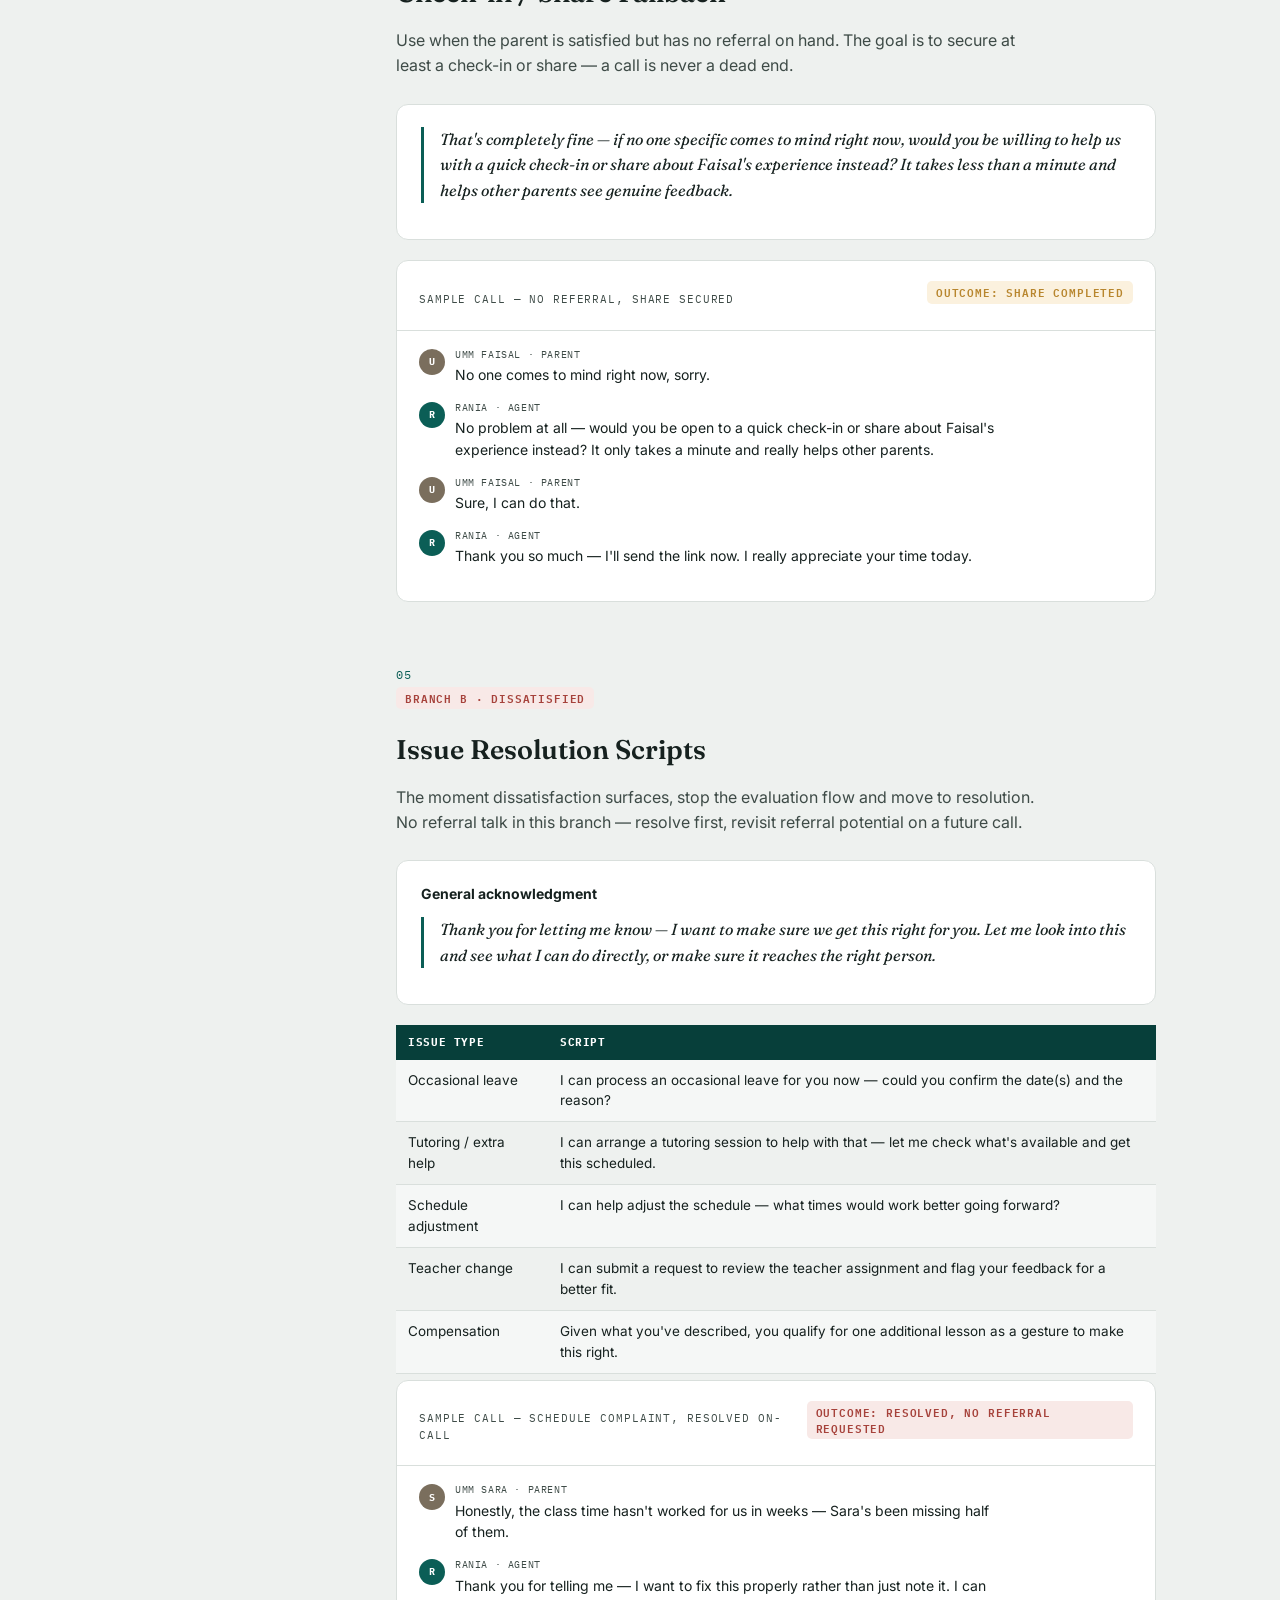
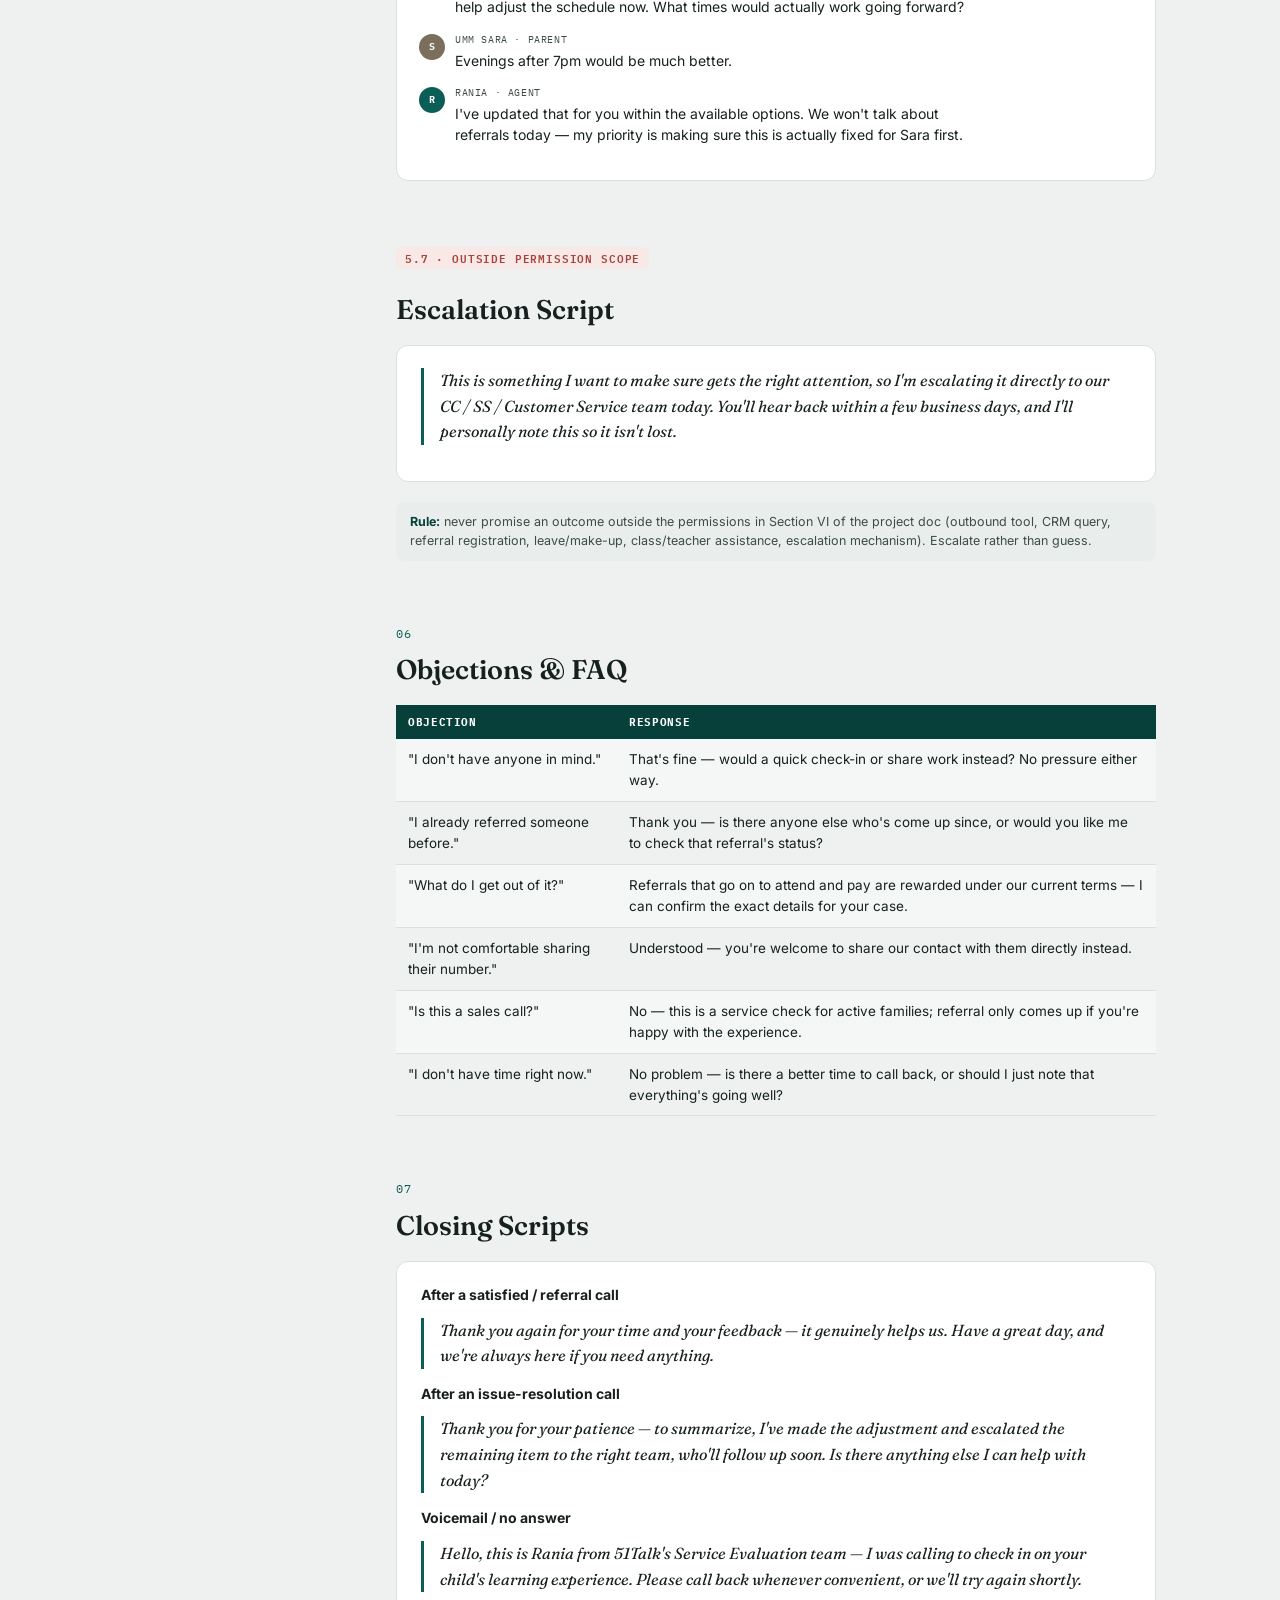
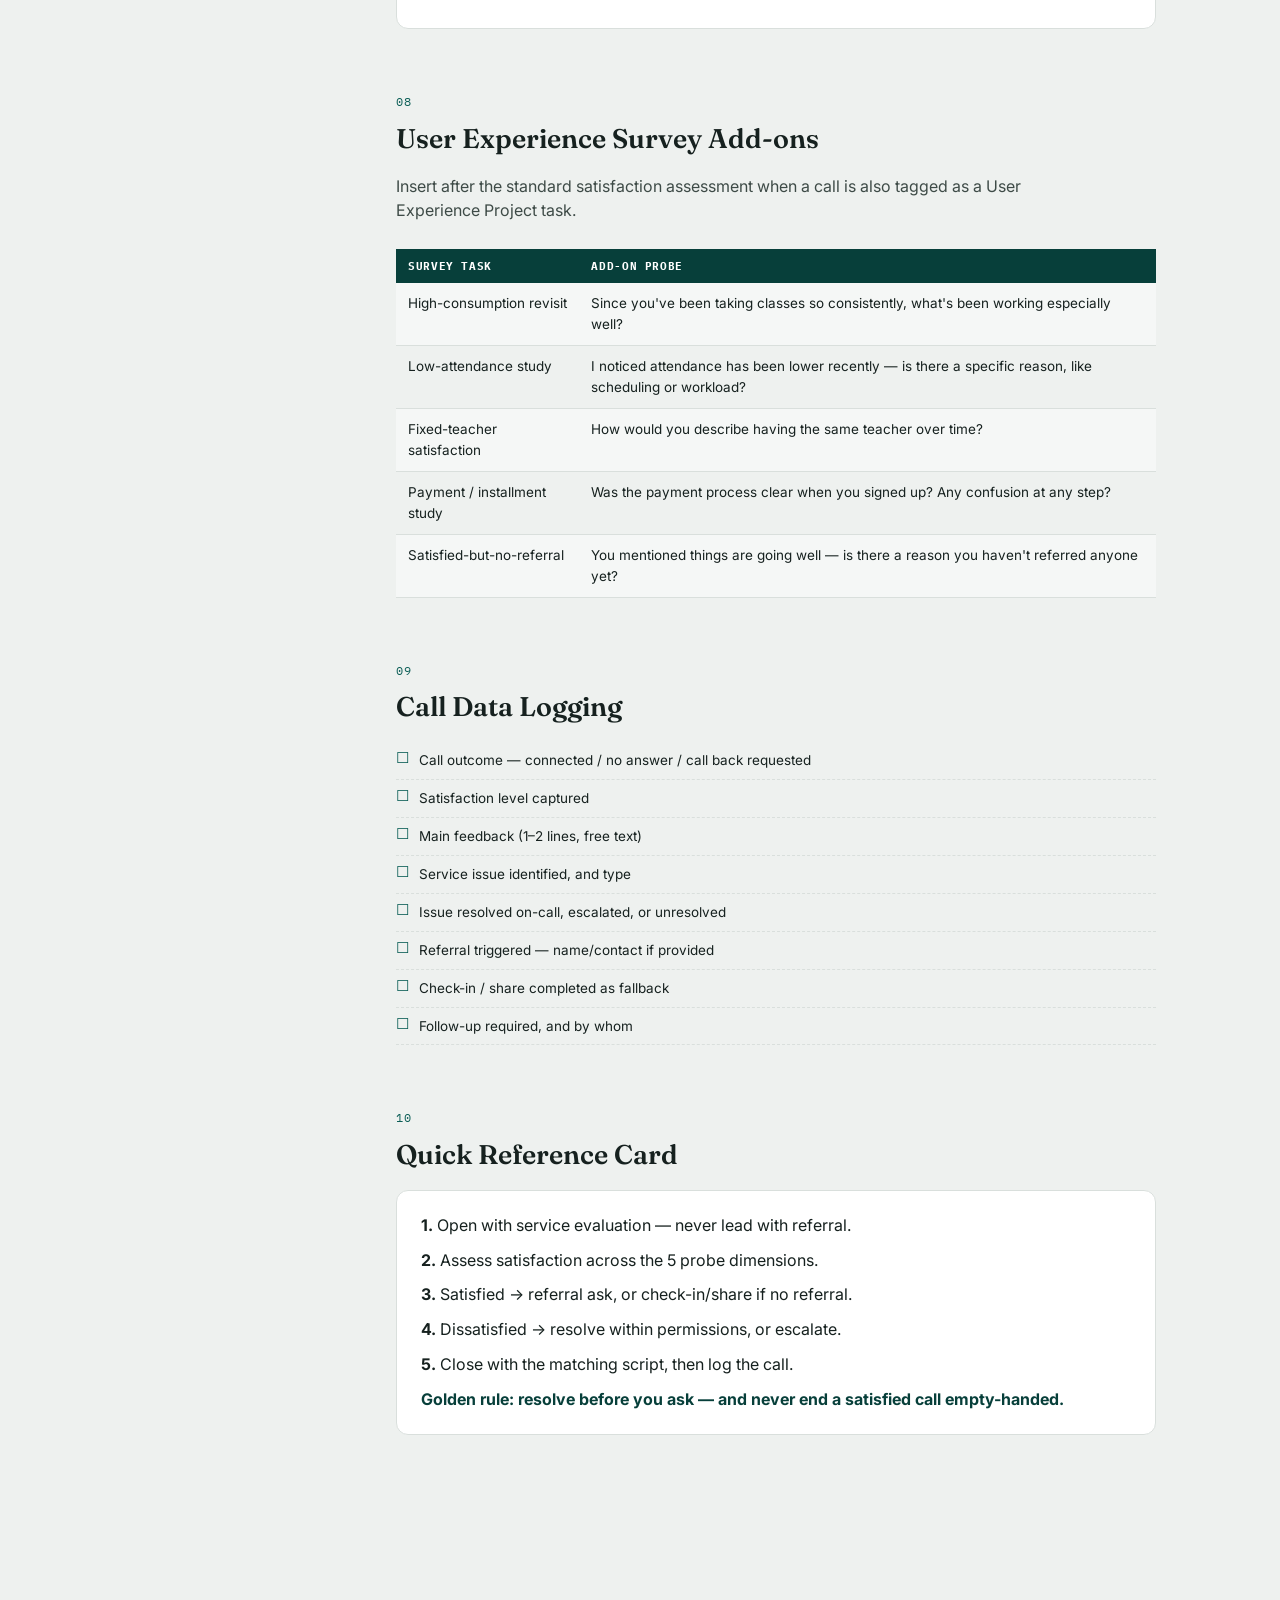
==== commit 35b2ba93: "upload-bi-version" ====
--- a/TMK_Referral_Knowledge_Book.html
+++ b/TMK_Referral_Knowledge_Book.html
@@ -1,7 +1,8 @@
 <!DOCTYPE html>
+
 <html lang="en">
 <head>
-<meta charset="UTF-8">
+<meta charset="utf-8"/>
 <title>TMK Service Evaluation — Knowledge Book</title>
 <style>
   @import url('https://fonts.googleapis.com/css2?family=Fraunces:opsz,wght@9..144,400;9..144,600;9..144,700&family=Inter:wght@400;500;600;700&family=IBM+Plex+Mono:wght@500;600&family=Cairo:wght@400;500;600;700&family=Amiri:ital,wght@0,400;0,700;1,400&display=swap');
@@ -225,6 +226,39 @@
   }
   .note b{ color:var(--brand-dark); }
 
+  /* ---------- Training components ---------- */
+  .stat-row{ display:flex; gap:16px; margin:20px 0 26px; flex-wrap:wrap; }
+  .stat{ background:var(--panel); border:1px solid var(--line); border-radius:12px; padding:16px 22px; min-width:150px; }
+  .stat .num{ font-family:var(--serif); font-size:32px; font-weight:700; color:var(--brand); line-height:1; }
+  body.rtl .stat .num{ font-family:var(--arserif); }
+  .stat .lbl{ font-size:11.5px; color:var(--ink-soft); margin-top:6px; max-width:20ch; }
+
+  .sop-list{ counter-reset:sop; list-style:none; padding:0; margin:0; }
+  .sop-list li{ position:relative; padding:13px 0 13px 46px; border-bottom:1px solid var(--line); font-size:13.5px; }
+  .sop-list li:last-child{ border-bottom:none; }
+  .sop-list li::before{
+    counter-increment:sop; content:counter(sop); position:absolute; left:0; top:11px;
+    width:26px; height:26px; border-radius:50%; background:var(--brand); color:#fff;
+    font-family:var(--mono); font-size:11px; font-weight:700; display:flex; align-items:center; justify-content:center;
+  }
+  body.rtl .sop-list li{ padding:13px 46px 13px 0; }
+  body.rtl .sop-list li::before{ left:auto; right:0; }
+  .sop-ref{ font-family:var(--mono); font-size:10px; color:var(--brand); margin-left:8px; }
+  body.rtl .sop-ref{ margin-left:0; margin-right:8px; }
+
+  .role-card{ display:flex; gap:16px; background:var(--panel); border:1px solid var(--line); border-radius:12px; padding:18px 20px; margin-bottom:14px; }
+  body.rtl .role-card{ flex-direction:row-reverse; }
+  .role-num{ font-family:var(--serif); font-size:26px; font-weight:700; color:var(--gold); flex-shrink:0; line-height:1.1; }
+  body.rtl .role-num{ font-family:var(--arserif); }
+  .role-body h3{ margin:0 0 6px; font-size:14.5px; }
+  .role-body p{ margin:0 0 10px; font-size:13.5px; color:var(--ink-soft); }
+
+  .pathline{
+    font-family:var(--mono); font-size:11.5px; color:var(--brand-dark); background:#E7F0EE;
+    border-radius:10px; padding:16px 18px; line-height:1.9; margin:18px 0;
+  }
+  body.rtl .pathline{ font-family:var(--arsans); }
+
   /* ---------- Example call transcript ---------- */
   .example{
     background:var(--panel); border:1px solid var(--line); border-radius:12px;
@@ -281,295 +315,516 @@
 </head>
 <body>
 <div class="shell">
-
-  <!-- SIDEBAR -->
-  <nav class="sidebar" id="sidebar">
-    <div class="sidebar-brand" data-ar="51Talk · قاعدة معرفة الإحالة">51Talk · Referral KB</div>
-    <div class="sidebar-title" data-ar="مسار تقييم الخدمة – TMK">TMK Service Evaluation Track</div>
-
-    <div class="nav-group">
-      <a class="nav-link" href="#opening" data-ar="١. الافتتاحية وتقييم الخدمة">1. Opening &amp; Evaluation</a>
-      <a class="nav-link" href="#assessment" data-ar="٢. أسئلة قياس الرضا">2. Satisfaction Probes</a>
-    </div>
-    <div class="nav-label" data-ar="المسار أ — العميل راضٍ">Branch A — Satisfied</div>
-    <div class="nav-group">
-      <a class="nav-link" href="#branch-a" data-ar="٣. تفعيل الإحالة">3. Referral Trigger</a>
-      <a class="nav-link" href="#branch-a2" data-ar="٤. بديل: تسجيل حضور أو مشاركة">4. Check-in / Share Fallback</a>
-    </div>
-    <div class="nav-label" data-ar="المسار ب — العميل غير راضٍ">Branch B — Dissatisfied</div>
-    <div class="nav-group">
-      <a class="nav-link" href="#branch-b" data-ar="٥. حل المشكلات">5. Issue Resolution</a>
-      <a class="nav-link" href="#escalation" data-ar="٥.٧ التصعيد">5.7 Escalation</a>
-    </div>
-    <div class="nav-label" data-ar="مرجع سريع">Reference</div>
-    <div class="nav-group">
-      <a class="nav-link" href="#objections" data-ar="٦. الاعتراضات والأسئلة الشائعة">6. Objections &amp; FAQ</a>
-      <a class="nav-link" href="#closing" data-ar="٧. نصوص الختام">7. Closing Scripts</a>
-      <a class="nav-link" href="#ux-survey" data-ar="٨. إضافات استبيان تجربة المستخدم">8. UX Survey Add-ons</a>
-      <a class="nav-link" href="#logging" data-ar="٩. تسجيل بيانات المكالمة">9. Call Logging</a>
-      <a class="nav-link" href="#quickref" data-ar="١٠. البطاقة المرجعية السريعة">10. Quick Reference</a>
-    </div>
-  </nav>
-
-  <!-- MAIN -->
-  <div class="main">
-    <div class="topbar">
-      <div class="search-wrap">
-        <span>⌕</span>
-        <input id="kbSearch" type="text" placeholder="Search scripts, examples, objections…" data-ph-ar="ابحث في النصوص والأمثلة والاعتراضات…">
-        <span class="kbd">⌘K</span>
-      </div>
-      <button class="lang-toggle" id="langToggle" data-ar="English" data-en="العربية">
-        <span id="langToggleLabel">العربية</span>
-      </button>
-      <div class="topbar-meta" data-ar="المرحلة ١ · نموذج أولي">Phase 1 · MVP</div>
-    </div>
-
-    <div class="content" id="kbContent">
-
-      <div class="hero">
-        <div class="eyebrow" data-ar="مشروع الإحالة في الشرق الأوسط — تقييم الخدمة">Middle East Referral Project — Service Evaluation</div>
-        <h1 class="book-title" data-ar="كل مكالمة تبعد عنك صفحة واحدة فقط.">Every call, one page away.</h1>
-        <p class="lead" data-ar="هذه مكتبة النصوص العملية لفريق تقييم الخدمة TMK — نفس النصوص، مرتّبة وفق منطق التفرّع الذي تسير عليه كل مكالمة فعليًا، مع مثال تطبيقي أسفل كل نص.">This is the working script library for the TMK Service Evaluation team — the same scripts, translated into the branching logic every call actually follows, with a worked example under each one.</p>
-
-        <div class="flowmap">
-          <div class="flowmap-title" data-ar="كيف تسير المكالمة">How a call moves</div>
-          <div class="flow-row">
-            <div class="flow-node start" data-ar="بدء المكالمة">Opening call</div>
-            <span class="flow-arrow">→</span>
-            <div class="flow-node" data-ar="فحص الرضا">Satisfaction check</div>
-            <span class="flow-arrow">→</span>
-            <div class="flow-branches">
-              <div style="display:flex;align-items:center;gap:6px;">
-                <div class="flow-node satisfied" data-ar="راضٍ">Satisfied</div>
-                <span class="flow-arrow">→</span>
-                <div class="flow-node satisfied" data-ar="طلب الإحالة">Referral ask</div>
-                <span class="flow-arrow">→</span>
-                <div class="flow-node fallback" data-ar="أو تسجيل حضور / مشاركة">or check-in / share</div>
-              </div>
-              <div style="display:flex;align-items:center;gap:6px;">
-                <div class="flow-node issue" data-ar="غير راضٍ">Dissatisfied</div>
-                <span class="flow-arrow">→</span>
-                <div class="flow-node issue" data-ar="الحل ضمن الصلاحيات">Resolve within permissions</div>
-                <span class="flow-arrow">→</span>
-                <div class="flow-node issue" data-ar="أو التصعيد">or escalate</div>
-              </div>
-            </div>
-            <span class="flow-arrow">→</span>
-            <div class="flow-node" data-ar="التسجيل والختام">Log &amp; close</div>
-          </div>
-        </div>
-      </div>
-
-      <!-- 1. OPENING -->
-      <section class="kb-section" id="opening">
-        <div class="section-number">01</div>
-        <h2 class="section-title" data-ar="الافتتاحية وتقييم الخدمة">Opening &amp; Service Evaluation</h2>
-        <p class="section-purpose" data-ar="تأكيد الهوية، وخلق أجواء غير ضاغطة، ثم الانتقال إلى فحص الرضا. لا يُذكر أي شيء عن الإحالة أو الأمثلة هنا — فمكالمات التقييم غير المتوقعة مألوفة وموثوقة في السوق السعودي (تُجريها كل من STC وزين)، لذا ابدأ بهذه الألفة بدلاً من عرض مباشر.">Confirm identity, set a low-pressure tone, and move into the satisfaction check. Referral and examples are never mentioned here — in Saudi, an unprompted evaluation call is a familiar, trusted format (STC and Zain both call customers this way), so lead with that familiarity, not with a pitch.</p>
-
-        <div class="card">
-          <h3 data-ar="جملة الافتتاح">Opening line</h3>
-          <p class="script-line" data-ar="مرحبًا، معك رانيا، أخصائية تقييم خدمة في 51Talk. هل أتحدث مع أم فيصل، والدة فيصل؟ أتصل بك اليوم فقط للاطمئنان على تجربة تعلّم ابنك مؤخرًا — الأمر لن يستغرق أكثر من دقيقتين.">Hello, this is Rania, a Service Evaluation Specialist at 51Talk. Am I speaking with Umm Faisal, parent of Faisal? I'm calling today simply to check in on your child's recent learning experience — it will only take a couple of minutes.</p>
-          <h3 data-ar="إذا بدا على ولي الأمر الاستعجال">If the parent seems rushed</h3>
-          <p class="script-line" data-ar="أتفهّم انشغالك — هذه ليست مكالمة بيع، بل تقييم قصير نجريه للعائلات النشطة. لدي فقط ثلاثة أسئلة سريعة ثم أترك لك وقتك.">I understand you're busy — this isn't a sales call, it's a short service check we do for active families. I just have three quick questions and then I'll let you go.</p>
-        </div>
-
-        <div class="example">
-          <div class="example-header"><span class="ex-title" data-ar="مثال مكالمة — افتتاحية اعتيادية">Example call — routine opening</span><span class="tag neutral" data-ar="مسجّلة ٠٤:١٢">Recorded 04:12</span></div>
-          <div class="transcript">
-            <div class="bubble agent"><div class="avatar">R</div><div class="msg"><span class="who-name" data-ar="رانيا · الموظفة">Rania · Agent</span><span class="msg-text" data-ar="مرحبًا، معك رانيا من فريق تقييم الخدمة في 51Talk — هل أتحدث مع أم فيصل؟">Hello, this is Rania from 51Talk's Service Evaluation team — am I speaking with Umm Faisal?</span></div></div>
-            <div class="bubble parent"><div class="avatar">U</div><div class="msg"><span class="who-name" data-ar="أم فيصل · ولية الأمر">Umm Faisal · Parent</span><span class="msg-text" data-ar="نعم، أنا أتحدث. هل كل شيء بخير؟">Yes, speaking. Is everything okay?</span></div></div>
-            <div class="bubble agent"><div class="avatar">R</div><div class="msg"><span class="who-name" data-ar="رانيا · الموظفة">Rania · Agent</span><span class="msg-text" data-ar="كل شيء بخير — أتصل فقط للاطمئنان على تجربة فيصل الدراسية مؤخرًا، مثل مكالمات الخدمة التي قد تصلك من STC. هل لديك دقيقتان؟">Everything's fine — I'm just calling to check how Faisal's classes have been going lately, similar to the service calls you might get from STC. Do you have two minutes?</span></div></div>
-            <div class="bubble parent"><div class="avatar">U</div><div class="msg"><span class="who-name" data-ar="أم فيصل · ولية الأمر">Umm Faisal · Parent</span><span class="msg-text" data-ar="آه، حسنًا — تفضلي.">Ah, okay — yes, go ahead.</span></div></div>
-          </div>
-        </div>
-        <p class="note"><b data-ar="ملاحظة تدريبية:">Coaching note:</b> <span data-ar="الإشارة إلى مرجع محلي مألوف (مكالمات STC أو زين) هي ما يجعل النبرة مقبولة خلال أول عشر ثوانٍ.">naming a familiar local reference point (STC/Zain-style service calls) is what gets the tone accepted in the first 10 seconds.</span></p>
-      </section>
-
-      <!-- 2. ASSESSMENT -->
-      <section class="kb-section" id="assessment">
-        <div class="section-number">02</div>
-        <h2 class="section-title" data-ar="أسئلة قياس الرضا">Satisfaction Assessment Probes</h2>
-        <p class="section-purpose" data-ar="خمسة محاور تُبنى عليها مخرجات المكالمة القياسية: مستوى الرضا، أبرز الملاحظات، وجود مشكلة من عدمه، مدى ملاءمة تفعيل الإحالة، والحاجة إلى متابعة. السؤال الأخير هو نقطة التفرّع.">Five dimensions build the standard call output: satisfaction level, main feedback, whether there's an issue, whether referral is appropriate, and whether follow-up is needed. The last question is the branch point.</p>
-        <table class="faq">
-          <tr><th data-ar="المحور">Dimension</th><th data-ar="السؤال">Probe</th><th data-ar="ما الذي نبحث عنه">Listening for</th></tr>
-          <tr><td data-ar="الحضور">Attendance</td><td data-ar="كيف كان انتظام الحضور مؤخرًا؟">How consistent has attendance been recently?</td><td data-ar="غياب متكرر، تعارض في المواعيد">Frequent absences, scheduling conflicts</td></tr>
-          <tr><td data-ar="المعلم">Teacher</td><td data-ar="كيف يشعر طفلك تجاه المعلم الحالي؟">How does your child feel about the current teacher?</td><td data-ar="الانسجام، طلبات التغيير">Rapport, requests to switch</td></tr>
-          <tr><td data-ar="الجدول">Schedule</td><td data-ar="هل الجدول والمستوى الحاليان لا يزالان مناسبين؟">Does the current schedule and level still work well?</td><td data-ar="إرهاق، عدم توافق">Overload, mismatch</td></tr>
-          <tr><td data-ar="الاستجابة">Responsiveness</td><td data-ar="عندما تواصلتم معنا سابقًا، كيف كانت الاستجابة؟">When you've reached out before, how was the response?</td><td data-ar="تذاكر سابقة غير محلولة">Unresolved past tickets</td></tr>
-          <tr><td data-ar="التقييم العام">Overall</td><td data-ar="بشكل عام، كيف تصف التجربة — راضٍ جدًا، راضٍ، أم غير راضٍ؟">Overall, how would you describe the experience — very satisfied, satisfied, or not satisfied?</td><td data-ar="إشارة التفرّع المباشرة">Direct branch signal</td></tr>
-        </table>
-        <p class="note"><b data-ar="نقطة التفرّع:">Branch point:</b> <span data-ar="إجابة إيجابية واضحة ← القسم ٣. أي تردد أو شكوى ← القسم ٥.">a clearly positive answer → Section 3. Any hesitation or complaint → Section 5.</span></p>
-      </section>
-
-      <!-- 3. BRANCH A -->
-      <section class="kb-section" id="branch-a">
-        <div class="section-number">03</div>
-        <span class="tag satisfied" data-ar="المسار أ · راضٍ">Branch A · Satisfied</span>
-        <h2 class="section-title" data-ar="نص تفعيل الإحالة">Referral Trigger Script</h2>
-        <p class="section-purpose" data-ar="لا يُدخل هذا المسار إلا بعد تأكيد الرضا بوضوح وعدم وجود مشكلة عالقة. التسلسل: تأكيد التجربة ← الرضا ← تعزيز قيمة التعلّم ← طلب إحالة طبيعي ← تسجيل المثال ← تأكيد المكافأة.">Enter only once satisfaction is clearly confirmed and there is no open issue. Sequence: experience confirmation → satisfaction → learning-value reinforcement → natural referral ask → example capture → reward confirmation.</p>
-
-        <div class="card">
-          <h3 data-ar="تعزيز قيمة التعلّم + الطلب">Learning-value reinforcement + ask</h3>
-          <p class="script-line" data-ar="يسعدني جدًا أن أسمع أن فيصل يمر بتجربة جيدة. آراء مثل رأيك، المبنية على استخدام حقيقي يوميًا، تساعد فعلاً أولياء أمور آخرين على اتخاذ القرار. هل لديك أصدقاء أو أقارب كانوا يفكرون أيضًا في دروس اللغة الإنجليزية لأطفالهم؟">I'm really glad to hear Faisal has been having a good experience. Feedback like yours, based on real day-to-day use, genuinely helps other parents decide whether to try us. Do you have any friends or family members who've also been thinking about English lessons for their child?</p>
-          <h3 data-ar="إذا ذُكر اسم">If a name is given</h3>
-          <p class="script-line" data-ar="رائع — هل يمكنني أخذ اسمه ورقم هاتفه؟ سيتواصل فريقنا معه شخصيًا، ويذكر أنك من رشّحته، وسنؤكد مكافأتك بمجرد تسجيله، وفق شروط الإحالة الحالية.">That's great — could I take their name and number? Our team will reach out personally, mention that you recommended them, and confirm your reward once they register, per the current referral terms.</p>
-        </div>
-
-        <div class="example">
-          <div class="example-header"><span class="ex-title" data-ar="مثال مكالمة — تم تسجيل إحالة">Example call — referral captured</span><span class="tag satisfied" data-ar="النتيجة: تم تسجيل إحالة">Outcome: Referral logged</span></div>
-          <div class="transcript">
-            <div class="bubble agent"><div class="avatar">R</div><div class="msg"><span class="who-name" data-ar="رانيا · الموظفة">Rania · Agent</span><span class="msg-text" data-ar="يبدو أن الأمور تسير بشكل جيد جدًا مع فيصل — يسعدني سماع ذلك. آراء مثل رأيك تساعد أولياء أمور آخرين كثيرًا. هل هناك أحد في عائلتك أو من أصدقائك كان يفكر في دروس اللغة الإنجليزية؟">It sounds like things have been going really well for Faisal — I'm glad to hear that. Feedback like yours actually helps other parents a lot. Is there anyone in your family or among friends who's been considering English lessons?</span></div></div>
-            <div class="bubble parent"><div class="avatar">U</div><div class="msg"><span class="who-name" data-ar="أم فيصل · ولية الأمر">Umm Faisal · Parent</span><span class="msg-text" data-ar="في الحقيقة نعم — أختي كانت تسألني عن هذا الأسبوع الماضي.">Actually yes — my sister was just asking me about this last week.</span></div></div>
-            <div class="bubble agent"><div class="avatar">R</div><div class="msg"><span class="who-name" data-ar="رانيا · الموظفة">Rania · Agent</span><span class="msg-text" data-ar="رائع — هل يمكنني أخذ اسمها ورقم هاتفها؟ سيتواصل فريقنا معها، ويذكر أن الترشيح منك، وسأتأكد من تفعيل مكافأتك بمجرد تسجيلها.">Wonderful — could I take her name and number? Our team will reach out, mention it's from you, and I'll make sure your referral reward is confirmed once she registers.</span></div></div>
-            <div class="bubble parent"><div class="avatar">U</div><div class="msg"><span class="who-name" data-ar="أم فيصل · ولية الأمر">Umm Faisal · Parent</span><span class="msg-text" data-ar="بالتأكيد، اسمها عائشة، ٠٥X-XXX-XXXX.">Sure, it's Aisha, 05X-XXX-XXXX.</span></div></div>
-            <div class="bubble agent"><div class="avatar">R</div><div class="msg"><span class="who-name" data-ar="رانيا · الموظفة">Rania · Agent</span><span class="msg-text" data-ar="شكرًا جزيلًا — سجّلت عائشة كإحالة منك، وسيتواصل فريقنا خلال ثلاثة أيام.">Thank you so much — I've noted Aisha as your referral, and our team will follow up within three days.</span></div></div>
-          </div>
-        </div>
-        <p class="note"><b data-ar="لا تفعل أبدًا:">Never</b> <span data-ar="اذكر رقمًا محددًا للمكافأة دون التأكد من شروط الإحالة السارية حاليًا.">quote a specific reward figure without confirming the referral terms currently in effect.</span></p>
-      </section>
-
-      <!-- 4. BRANCH A2 -->
-      <section class="kb-section" id="branch-a2">
-        <div class="section-number">04</div>
-        <span class="tag fallback" data-ar="المسار أ٢ · بديل">Branch A2 · Fallback</span>
-        <h2 class="section-title" data-ar="بديل تسجيل الحضور أو المشاركة">Check-in / Share Fallback</h2>
-        <p class="section-purpose" data-ar="يُستخدم عندما يكون ولي الأمر راضيًا لكن دون مثال جاهز للإحالة. الهدف هو الحصول على الأقل على تسجيل حضور أو مشاركة — فلا يجب أن تنتهي المكالمة دون أي نتيجة.">Use when the parent is satisfied but has no example on hand. The goal is to secure at least a check-in or share — a call is never a dead end.</p>
-        <div class="card">
-          <p class="script-line" data-ar="لا بأس تمامًا — إذا لم يخطر ببالك أحد الآن، هل توافقين على مساعدتنا بتسجيل حضور سريع أو مشاركة بسيطة عن تجربة فيصل بدلاً من ذلك؟ الأمر لا يستغرق أكثر من دقيقة ويساعد أولياء أمور آخرين على رؤية آراء حقيقية.">That's completely fine — if no one specific comes to mind right now, would you be willing to help us with a quick check-in or share about Faisal's experience instead? It takes less than a minute and helps other parents see genuine feedback.</p>
-        </div>
-        <div class="example">
-          <div class="example-header"><span class="ex-title" data-ar="مثال مكالمة — لا إحالة، تمت المشاركة">Example call — no referral, share secured</span><span class="tag fallback" data-ar="النتيجة: تمت المشاركة">Outcome: Share completed</span></div>
-          <div class="transcript">
-            <div class="bubble parent"><div class="avatar">U</div><div class="msg"><span class="who-name" data-ar="أم فيصل · ولية الأمر">Umm Faisal · Parent</span><span class="msg-text" data-ar="لا أحد يخطر ببالي الآن، آسفة.">No one comes to mind right now, sorry.</span></div></div>
-            <div class="bubble agent"><div class="avatar">R</div><div class="msg"><span class="who-name" data-ar="رانيا · الموظفة">Rania · Agent</span><span class="msg-text" data-ar="لا مشكلة إطلاقًا — هل تودين تسجيل حضور سريع أو مشاركة عن تجربة فيصل بدلاً من ذلك؟ لا يستغرق سوى دقيقة ويساعد أولياء أمور آخرين كثيرًا.">No problem at all — would you be open to a quick check-in or share about Faisal's experience instead? It only takes a minute and really helps other parents.</span></div></div>
-            <div class="bubble parent"><div class="avatar">U</div><div class="msg"><span class="who-name" data-ar="أم فيصل · ولية الأمر">Umm Faisal · Parent</span><span class="msg-text" data-ar="بالتأكيد، يمكنني ذلك.">Sure, I can do that.</span></div></div>
-            <div class="bubble agent"><div class="avatar">R</div><div class="msg"><span class="who-name" data-ar="رانيا · الموظفة">Rania · Agent</span><span class="msg-text" data-ar="شكرًا جزيلًا — سأرسل الرابط الآن. أقدّر وقتك كثيرًا اليوم.">Thank you so much — I'll send the link now. I really appreciate your time today.</span></div></div>
-          </div>
-        </div>
-      </section>
-
-      <!-- 5. BRANCH B -->
-      <section class="kb-section" id="branch-b">
-        <div class="section-number">05</div>
-        <span class="tag issue" data-ar="المسار ب · غير راضٍ">Branch B · Dissatisfied</span>
-        <h2 class="section-title" data-ar="نصوص حل المشكلات">Issue Resolution Scripts</h2>
-        <p class="section-purpose" data-ar="بمجرد ظهور عدم الرضا، أوقف مسار التقييم وانتقل فورًا إلى الحل. لا حديث عن الإحالة في هذا المسار — الحل أولًا، ويمكن العودة لاحتمال الإحالة في مكالمة لاحقة.">The moment dissatisfaction surfaces, stop the evaluation flow and move to resolution. No referral talk in this branch — resolve first, revisit referral potential on a future call.</p>
-
-        <div class="card">
-          <h3 data-ar="إقرار عام">General acknowledgment</h3>
-          <p class="script-line" data-ar="شكرًا لإخباري بذلك — أريد أن أتأكد من معالجة هذا الأمر بشكل صحيح. دعني أتحقق مما يمكنني فعله مباشرة، أو أتأكد من وصوله إلى الشخص المناسب.">Thank you for letting me know — I want to make sure we get this right for you. Let me look into this and see what I can do directly, or make sure it reaches the right person.</p>
-        </div>
-        <table class="faq">
-          <tr><th data-ar="نوع المشكلة">Issue type</th><th data-ar="النص">Script</th></tr>
-          <tr><td data-ar="إجازة طارئة">Occasional leave</td><td data-ar="يمكنني تسجيل إجازة طارئة لك الآن — هل يمكنك تأكيد التاريخ والسبب؟">I can process an occasional leave for you now — could you confirm the date(s) and the reason?</td></tr>
-          <tr><td data-ar="دروس تقوية">Tutoring / extra help</td><td data-ar="يمكنني ترتيب حصة تقوية لمساعدة طفلك — دعني أتحقق من المتاح وأحدد الموعد.">I can arrange a tutoring session to help with that — let me check what's available and get this scheduled.</td></tr>
-          <tr><td data-ar="تعديل الجدول">Schedule adjustment</td><td data-ar="يمكنني المساعدة في تعديل الجدول — ما هي الأوقات الأنسب لكم مستقبلًا؟">I can help adjust the schedule — what times would work better going forward?</td></tr>
-          <tr><td data-ar="تغيير المعلم">Teacher change</td><td data-ar="يمكنني تقديم طلب لمراجعة تعيين المعلم، وسأوضح ملاحظاتك لإيجاد توافق أفضل.">I can submit a request to review the teacher assignment and flag your feedback for a better fit.</td></tr>
-          <tr><td data-ar="تعويض">Compensation</td><td data-ar="بناءً على ما ذكرته، يحق لك حصة إضافية كبادرة لتصحيح الأمر.">Given what you've described, you qualify for one additional lesson as a gesture to make this right.</td></tr>
-        </table>
-
-        <div class="example">
-          <div class="example-header"><span class="ex-title" data-ar="مثال مكالمة — شكوى جدول، تم الحل أثناء المكالمة">Example call — schedule complaint, resolved on-call</span><span class="tag issue" data-ar="النتيجة: تم الحل، دون طلب إحالة">Outcome: Resolved, no referral requested</span></div>
-          <div class="transcript">
-            <div class="bubble parent"><div class="avatar">S</div><div class="msg"><span class="who-name" data-ar="أم سارة · ولية الأمر">Umm Sara · Parent</span><span class="msg-text" data-ar="بصراحة، موعد الحصة لم يناسبنا منذ أسابيع — سارة تفوّت نصف الحصص.">Honestly, the class time hasn't worked for us in weeks — Sara's been missing half of them.</span></div></div>
-            <div class="bubble agent"><div class="avatar">R</div><div class="msg"><span class="who-name" data-ar="رانيا · الموظفة">Rania · Agent</span><span class="msg-text" data-ar="شكرًا لإخباري — أريد حل هذا بشكل فعلي وليس فقط تدوينه. يمكنني تعديل الجدول الآن. ما الأوقات التي قد تناسبكم فعلًا؟">Thank you for telling me — I want to fix this properly rather than just note it. I can help adjust the schedule now. What times would actually work going forward?</span></div></div>
-            <div class="bubble parent"><div class="avatar">S</div><div class="msg"><span class="who-name" data-ar="أم سارة · ولية الأمر">Umm Sara · Parent</span><span class="msg-text" data-ar="المساء بعد الساعة السابعة سيكون أفضل بكثير.">Evenings after 7pm would be much better.</span></div></div>
-            <div class="bubble agent"><div class="avatar">R</div><div class="msg"><span class="who-name" data-ar="رانيا · الموظفة">Rania · Agent</span><span class="msg-text" data-ar="قمت بتحديث ذلك ضمن الخيارات المتاحة. لن نتحدث عن الإحالة اليوم — أولويتي التأكد من حل هذا الأمر لسارة أولًا.">I've updated that for you within the available options. We won't talk about referrals today — my priority is making sure this is actually fixed for Sara first.</span></div></div>
-          </div>
-        </div>
-      </section>
-
-      <!-- 5.7 ESCALATION -->
-      <section class="kb-section" id="escalation">
-        <span class="tag issue" data-ar="٥.٧ · خارج نطاق الصلاحيات">5.7 · Outside permission scope</span>
-        <h2 class="section-title" data-ar="نص التصعيد">Escalation Script</h2>
-        <div class="card">
-          <p class="script-line" data-ar="هذا أمر أريد التأكد من حصوله على الاهتمام المناسب، لذا سأصعّده اليوم مباشرة إلى فريق CC / SS / خدمة العملاء. ستصلكم إجابة خلال أيام عمل قليلة، وسأتابع هذا الأمر شخصيًا حتى لا يُهمَل.">This is something I want to make sure gets the right attention, so I'm escalating it directly to our CC / SS / Customer Service team today. You'll hear back within a few business days, and I'll personally note this so it isn't lost.</p>
-        </div>
-        <p class="note"><b data-ar="القاعدة:">Rule:</b> <span data-ar="لا تَعِد أبدًا بنتيجة خارج الصلاحيات المذكورة في القسم السادس من وثيقة المشروع (أداة الاتصال الصادر، استعلام CRM، تسجيل الإحالة، الإجازة/التعويض، مساعدة تغيير الصف/المعلم، آلية التصعيد). صعّد بدلًا من التخمين.">never promise an outcome outside the permissions in Section VI of the project doc (outbound tool, CRM query, referral registration, leave/make-up, class/teacher assistance, escalation mechanism). Escalate rather than guess.</span></p>
-      </section>
-
-      <!-- 6. OBJECTIONS -->
-      <section class="kb-section" id="objections">
-        <div class="section-number">06</div>
-        <h2 class="section-title" data-ar="الاعتراضات والأسئلة الشائعة">Objections &amp; FAQ</h2>
-        <table class="faq">
-          <tr><th data-ar="الاعتراض">Objection</th><th data-ar="الرد">Response</th></tr>
-          <tr><td data-ar="لا يخطر ببالي أحد.">"I don't have anyone in mind."</td><td data-ar="لا بأس — هل يناسبك تسجيل حضور سريع أو مشاركة بدلًا من ذلك؟ دون أي ضغط.">That's fine — would a quick check-in or share work instead? No pressure either way.</td></tr>
-          <tr><td data-ar="سبق وأحلت شخصًا من قبل.">"I already referred someone before."</td><td data-ar="شكرًا لك — هل هناك شخص آخر خطر ببالك مؤخرًا، أم تودين أن أتحقق من حالة تلك الإحالة؟">Thank you — is there anyone else who's come up since, or would you like me to check that referral's status?</td></tr>
-          <tr><td data-ar="ما الفائدة التي سأحصل عليها؟">"What do I get out of it?"</td><td data-ar="الإحالات التي يحضر أصحابها ويشتركون تُكافأ وفق شروطنا الحالية — يمكنني تأكيد التفاصيل الدقيقة لحالتك.">Referrals that go on to attend and pay are rewarded under our current terms — I can confirm the exact details for your case.</td></tr>
-          <tr><td data-ar="لا أشعر بالراحة لمشاركة رقم صديقي.">"I'm not comfortable sharing their number."</td><td data-ar="أتفهم ذلك — يمكنك مشاركة معلومات التواصل معنا مباشرة بدلًا من ذلك.">Understood — you're welcome to share our contact with them directly instead.</td></tr>
-          <tr><td data-ar="هل هذه مكالمة بيع؟">"Is this a sales call?"</td><td data-ar="لا — هذه مكالمة تقييم خدمة للعائلات النشطة؛ الحديث عن الإحالة يأتي فقط إذا كنتِ راضية عن التجربة.">No — this is a service check for active families; referral only comes up if you're happy with the experience.</td></tr>
-          <tr><td data-ar="ليس لدي وقت الآن.">"I don't have time right now."</td><td data-ar="لا مشكلة — هل هناك وقت أنسب للاتصال بك مجددًا، أم أدوّن أن كل شيء يسير بشكل جيد؟">No problem — is there a better time to call back, or should I just note that everything's going well?</td></tr>
-        </table>
-      </section>
-
-      <!-- 7. CLOSING -->
-      <section class="kb-section" id="closing">
-        <div class="section-number">07</div>
-        <h2 class="section-title" data-ar="نصوص الختام">Closing Scripts</h2>
-        <div class="card">
-          <h3 data-ar="بعد مكالمة راضية / إحالة">After a satisfied / referral call</h3>
-          <p class="script-line" data-ar="شكرًا جزيلًا مرة أخرى على وقتك وملاحظاتك — فهي تساعدنا فعلًا. أتمنى لك يومًا جميلًا، ونحن دائمًا هنا إذا احتجت أي شيء.">Thank you again for your time and your feedback — it genuinely helps us. Have a great day, and we're always here if you need anything.</p>
-          <h3 data-ar="بعد مكالمة حل مشكلة">After an issue-resolution call</h3>
-          <p class="script-line" data-ar="شكرًا لصبرك — للتلخيص، قمت بإجراء التعديل اللازم وصعّدت الجزء المتبقي إلى الفريق المختص الذي سيتابع معكم قريبًا. هل هناك أي شيء آخر يمكنني المساعدة به اليوم؟">Thank you for your patience — to summarize, I've made the adjustment and escalated the remaining item to the right team, who'll follow up soon. Is there anything else I can help with today?</p>
-          <h3 data-ar="بريد صوتي / عدم الرد">Voicemail / no answer</h3>
-          <p class="script-line" data-ar="مرحبًا، معك رانيا من فريق تقييم الخدمة في 51Talk — كنت أتصل للاطمئنان على تجربة تعلّم طفلك. يرجى معاودة الاتصال بنا في الوقت المناسب، أو سنحاول مجددًا قريبًا.">Hello, this is Rania from 51Talk's Service Evaluation team — I was calling to check in on your child's learning experience. Please call back whenever convenient, or we'll try again shortly.</p>
-        </div>
-      </section>
-
-      <!-- 8. UX SURVEY -->
-      <section class="kb-section" id="ux-survey">
-        <div class="section-number">08</div>
-        <h2 class="section-title" data-ar="إضافات استبيان تجربة المستخدم">User Experience Survey Add-ons</h2>
-        <p class="section-purpose" data-ar="تُدرَج بعد تقييم الرضا القياسي عندما تكون المكالمة مصنّفة أيضًا ضمن مهام مشروع تجربة المستخدم.">Insert after the standard satisfaction assessment when a call is also tagged as a User Experience Project task.</p>
-        <table class="faq">
-          <tr><th data-ar="مهمة الاستبيان">Survey task</th><th data-ar="السؤال الإضافي">Add-on probe</th></tr>
-          <tr><td data-ar="متابعة المستخدمين ذوي الاستهلاك المرتفع">High-consumption revisit</td><td data-ar="بما أنك تحضرين الحصص بانتظام كبير، ما الذي كان يعمل بشكل جيد بشكل خاص؟">Since you've been taking classes so consistently, what's been working especially well?</td></tr>
-          <tr><td data-ar="دراسة أسباب انخفاض الحضور">Low-attendance study</td><td data-ar="لاحظنا انخفاضًا في الحضور مؤخرًا — هل هناك سبب محدد، كالجدول أو ضغط الدراسة؟">I noticed attendance has been lower recently — is there a specific reason, like scheduling or workload?</td></tr>
-          <tr><td data-ar="رضا المعلم الثابت">Fixed-teacher satisfaction</td><td data-ar="كيف تصفين تجربة الاحتفاظ بنفس المعلم على مدى فترة طويلة؟">How would you describe having the same teacher over time?</td></tr>
-          <tr><td data-ar="دراسة فهم الدفع أو التقسيط">Payment / installment study</td><td data-ar="هل كانت عملية الدفع واضحة عند التسجيل؟ هل واجهتِ أي التباس في أي خطوة؟">Was the payment process clear when you signed up? Any confusion at any step?</td></tr>
-          <tr><td data-ar="راضٍ لكنه لم يُحل">Satisfied-but-no-referral</td><td data-ar="ذكرتِ أن الأمور تسير جيدًا — هل هناك سبب لعدم قيامك بترشيح أحد حتى الآن؟">You mentioned things are going well — is there a reason you haven't referred anyone yet?</td></tr>
-        </table>
-      </section>
-
-      <!-- 9. LOGGING -->
-      <section class="kb-section" id="logging">
-        <div class="section-number">09</div>
-        <h2 class="section-title" data-ar="تسجيل بيانات المكالمة">Call Data Logging</h2>
-        <ul class="checklist">
-          <li data-ar="نتيجة المكالمة — تم الرد / لا رد / طلب معاودة الاتصال">Call outcome — connected / no answer / call back requested</li>
-          <li data-ar="مستوى الرضا المسجَّل">Satisfaction level captured</li>
-          <li data-ar="أبرز الملاحظات (سطر أو سطران، نص حر)">Main feedback (1–2 lines, free text)</li>
-          <li data-ar="هل تم تحديد مشكلة خدمة، ونوعها">Service issue identified, and type</li>
-          <li data-ar="هل تم حل المشكلة أثناء المكالمة، أم صُعِّدت، أم بقيت دون حل">Issue resolved on-call, escalated, or unresolved</li>
-          <li data-ar="هل تم تفعيل إحالة — الاسم ورقم التواصل إن وُجد">Referral triggered — name/contact if provided</li>
-          <li data-ar="هل تم تسجيل حضور أو مشاركة كبديل">Check-in / share completed as fallback</li>
-          <li data-ar="هل تلزم متابعة لاحقة، وممن">Follow-up required, and by whom</li>
-        </ul>
-      </section>
-
-      <!-- 10. QUICK REF -->
-      <section class="kb-section" id="quickref">
-        <div class="section-number">10</div>
-        <h2 class="section-title" data-ar="البطاقة المرجعية السريعة">Quick Reference Card</h2>
-        <div class="card">
-          <p style="margin:0 0 10px;"><b>1.</b> <span data-ar="ابدأ بتقييم الخدمة — لا تبدأ أبدًا بالإحالة.">Open with service evaluation — never lead with referral.</span></p>
-          <p style="margin:0 0 10px;"><b>2.</b> <span data-ar="قيّم الرضا عبر المحاور الخمسة.">Assess satisfaction across the 5 probe dimensions.</span></p>
-          <p style="margin:0 0 10px;"><b>3.</b> <span data-ar="إذا كان العميل راضيًا ← اطلب الإحالة، أو تسجيل حضور/مشاركة إن لم يوجد مثال.">Satisfied → referral ask, or check-in/share if no example.</span></p>
-          <p style="margin:0 0 10px;"><b>4.</b> <span data-ar="إذا كان العميل غير راضٍ ← حل المشكلة ضمن الصلاحيات، أو صعّدها.">Dissatisfied → resolve within permissions, or escalate.</span></p>
-          <p style="margin:0 0 10px;"><b>5.</b> <span data-ar="اختم بالنص المناسب، ثم سجّل بيانات المكالمة.">Close with the matching script, then log the call.</span></p>
-          <p style="margin:0; font-weight:700; color:var(--brand-dark);" data-ar="القاعدة الذهبية: عالج المشكلة قبل أن تطلب — ولا تنهِ مكالمة عميل راضٍ دون نتيجة.">Golden rule: resolve before you ask — and never end a satisfied call empty-handed.</p>
-        </div>
-      </section>
-
-    </div>
-
-    <footer class="kb-footer" data-ar="مسار تقييم الخدمة TMK · كتاب معرفة الإحالة · للاستخدام الداخلي فقط">TMK Service Evaluation Track · Referral Knowledge Book · Internal use only</footer>
-  </div>
-</div>
-
+<!-- SIDEBAR -->
+<nav class="sidebar" id="sidebar">
+<div class="sidebar-brand" data-ar="51Talk · قاعدة معرفة الإحالة">51Talk · Referral KB</div>
+<div class="sidebar-title" data-ar="مسار تقييم الخدمة – TMK">TMK Service Evaluation Track</div>
+<div class="nav-label" data-ar="التدريب والتأهيل">Training &amp; Onboarding</div>
+<div class="nav-group"><a class="nav-link" data-ar="مرحبًا ورؤية المشروع" href="#welcome">Welcome &amp; Project Vision</a>
+<a class="nav-link" data-ar="لماذا يوجد هذا المشروع" href="#why">Why This Project Exists</a>
+<a class="nav-link" data-ar="هدف المشروع" href="#goal">The Project Goal</a>
+<a class="nav-link" data-ar="دورك — خمس مسؤوليات" href="#role">Your Role</a>
+<a class="nav-link" data-ar="الإجراء التشغيلي القياسي الكامل" href="#sop">The Full SOP</a>
+<a class="nav-link" data-ar="كيف سيتم تقييم أدائك" href="#metrics">How You're Measured</a>
+<a class="nav-link" data-ar="الأدوات والصلاحيات" href="#permissions">Tools &amp; Permissions</a>
+<a class="nav-link" data-ar="بمن تتصل أولًا" href="#segmentation">Who to Call First</a>
+<a class="nav-link" data-ar="النجاح في المرحلة الأولى" href="#phase-goals">Phase 1 Success</a>
+<a class="nav-link" data-ar="الصورة الأكبر" href="#vision">The Bigger Picture</a>
+</div>
+<div class="nav-label" data-ar="مكتبة نصوص المكالمات">Call Script Library</div>
+<div class="nav-group">
+<a class="nav-link" data-ar="١. الافتتاحية وتقييم الخدمة" href="#opening">1. Opening &amp; Evaluation</a>
+<a class="nav-link" data-ar="٢. أسئلة قياس الرضا" href="#assessment">2. Satisfaction Probes</a>
+</div>
+<div class="nav-label" data-ar="المسار أ — العميل راضٍ">Branch A — Satisfied</div>
+<div class="nav-group">
+<a class="nav-link" data-ar="٣. تفعيل الإحالة" href="#branch-a">3. Referral Trigger</a>
+<a class="nav-link" data-ar="٤. بديل: تسجيل حضور أو مشاركة" href="#branch-a2">4. Check-in / Share Fallback</a>
+</div>
+<div class="nav-label" data-ar="المسار ب — العميل غير راضٍ">Branch B — Dissatisfied</div>
+<div class="nav-group">
+<a class="nav-link" data-ar="٥. حل المشكلات" href="#branch-b">5. Issue Resolution</a>
+<a class="nav-link" data-ar="٥.٧ التصعيد" href="#escalation">5.7 Escalation</a>
+</div>
+<div class="nav-label" data-ar="مرجع سريع">Reference</div>
+<div class="nav-group">
+<a class="nav-link" data-ar="٦. الاعتراضات والأسئلة الشائعة" href="#objections">6. Objections &amp; FAQ</a>
+<a class="nav-link" data-ar="٧. نصوص الختام" href="#closing">7. Closing Scripts</a>
+<a class="nav-link" data-ar="٨. إضافات استبيان تجربة المستخدم" href="#ux-survey">8. UX Survey Add-ons</a>
+<a class="nav-link" data-ar="٩. تسجيل بيانات المكالمة" href="#logging">9. Call Logging</a>
+<a class="nav-link" data-ar="١٠. البطاقة المرجعية السريعة" href="#quickref">10. Quick Reference</a>
+</div>
+</nav>
+<!-- MAIN -->
+<div class="main">
+<div class="topbar">
+<div class="search-wrap">
+<span>⌕</span>
+<input data-ph-ar="ابحث في النصوص ونماذج المكالمات والاعتراضات…" id="kbSearch" placeholder="Search scripts, call samples, objections…" type="text"/>
+<span class="kbd">⌘K</span>
+</div>
+<button class="lang-toggle" id="langToggle" type="button">
+<span id="langToggleLabel">العربية</span>
+</button>
+<div class="topbar-meta" data-ar="المرحلة ١ · نموذج أولي">Phase 1 · MVP</div>
+</div>
+<div class="content" id="kbContent">
+<div class="hero">
+<div class="eyebrow" data-ar="مشروع الإحالة في الشرق الأوسط — تقييم الخدمة">Middle East Referral Project — Service Evaluation</div>
+<h1 class="book-title" data-ar="كل مكالمة تبعد عنك صفحة واحدة فقط.">Every call, one page away.</h1>
+<p class="lead" data-ar="هذه مكتبة النصوص العملية لفريق تقييم الخدمة TMK — نفس النصوص، مرتّبة وفق منطق التفرّع الذي تسير عليه كل مكالمة فعليًا، مع نموذج مكالمة تطبيقي أسفل كل نص.">This is the working script library for the TMK Service Evaluation team — the same scripts, translated into the branching logic every call actually follows, with a worked call sample under each one.</p>
+<div class="flowmap">
+<div class="flowmap-title" data-ar="كيف تسير المكالمة">How a call moves</div>
+<div class="flow-row">
+<div class="flow-node start" data-ar="بدء المكالمة">Opening call</div>
+<span class="flow-arrow">→</span>
+<div class="flow-node" data-ar="فحص الرضا">Satisfaction check</div>
+<span class="flow-arrow">→</span>
+<div class="flow-branches">
+<div style="display:flex;align-items:center;gap:6px;">
+<div class="flow-node satisfied" data-ar="راضٍ">Satisfied</div>
+<span class="flow-arrow">→</span>
+<div class="flow-node satisfied" data-ar="طلب الإحالة">Referral ask</div>
+<span class="flow-arrow">→</span>
+<div class="flow-node fallback" data-ar="أو تسجيل حضور / مشاركة">or check-in / share</div>
+</div>
+<div style="display:flex;align-items:center;gap:6px;">
+<div class="flow-node issue" data-ar="غير راضٍ">Dissatisfied</div>
+<span class="flow-arrow">→</span>
+<div class="flow-node issue" data-ar="الحل ضمن الصلاحيات">Resolve within permissions</div>
+<span class="flow-arrow">→</span>
+<div class="flow-node issue" data-ar="أو التصعيد">or escalate</div>
+</div>
+</div>
+<span class="flow-arrow">→</span>
+<div class="flow-node" data-ar="التسجيل والختام">Log &amp; close</div>
+</div>
+</div>
+</div>
+<section class="kb-section" id="welcome">
+<span class="tag neutral" data-ar="التدريب · مرحبًا بكم">Training · Welcome</span>
+<h2 class="section-title" data-ar="مرحبًا بكم في مشروع تقييم الخدمة TMK">Welcome to the TMK Service Evaluation Project</h2>
+<p class="section-purpose" data-ar="صُمم هذا الدليل لأعضاء فريق TMK الحاليين. يوضح ليس فقط ما يجب القيام به أثناء المكالمة، بل أيضًا سبب إنشاء المشروع، ولماذا تم اختيار فريق TMK، وكيف يساهم دورك في تحسين تجربة المستخدم ونمو الإحالات.">
+This handbook is designed for existing TMK team members. It explains not only what to do during every service evaluation call, but why this project exists, why TMK was selected, and how your work contributes to customer experience and referral growth.
+</p>
+<div class="card">
+<h3 data-ar="لماذا أُنشئ هذا المشروع؟">Why was this project created?</h3>
+<p data-ar="أثبت فريق CM سابقًا أن مكالمات تقييم الخدمة تؤدي بشكل طبيعي إلى إحالات عالية الجودة. يهدف هذا المشروع إلى إعادة بناء هذا النموذج من خلال تقييم الخدمة، وحل المشكلات، ثم تفعيل الإحالات عندما يكون المستخدم راضيًا.">
+The former CM model proved that service evaluation conversations naturally generate high-quality referrals. This project rebuilds that model by focusing on service evaluation, issue resolution, and referral activation only after customer satisfaction is confirmed.
+</p>
+</div>
+<div class="card">
+<h3 data-ar="لماذا تم اختيار فريق TMK؟">Why TMK?</h3>
+<ul>
+<li data-ar="لأن الفريق يفهم منتجات 51Talk وتجربة العملاء.">The team already understands 51Talk products and customers.</li>
+<li data-ar="لأنه يمكن إطلاق المشروع بسرعة دون إعادة بناء فريق جديد.">The project can launch quickly without creating a new team.</li>
+<li data-ar="لأن الإدارة وضبط الجودة أسهل داخل الشركة.">Internal management and quality control are stronger.</li>
+<li data-ar="لأنه يمثل أفضل خيار لإثبات نجاح النموذج في المرحلة الأولى.">TMK offers the best ROI and fastest MVP validation.</li>
+</ul>
+</div>
+<div class="card">
+<h3 data-ar="مهمتك">Your Mission</h3>
+<ul>
+<li data-ar="تقييم تجربة المستخدم التعليمية.">Evaluate the customer's learning experience.</li>
+<li data-ar="تحديد مستوى الرضا والمشكلات.">Identify satisfaction and service issues.</li>
+<li data-ar="حل المشكلات كلما أمكن.">Resolve issues whenever possible.</li>
+<li data-ar="بناء الثقة قبل التفكير في الإحالات.">Build trust before discussing referrals.</li>
+<li data-ar="جمع ملاحظات تساعد على تحسين تجربة المستخدم.">Collect valuable feedback for continuous improvement.</li>
+</ul>
+</div>
+<div class="card">
+<h3 data-ar="فلسفة المشروع">Project Philosophy</h3>
+<p><strong data-ar="الخدمة ← الثقة ← الرضا ← الإحالة ← الحضور ← النمو">
+Service → Trust → Satisfaction → Referral → Attendance → Growth
+</strong></p>
+<p data-ar="الإحالة ليست هدف المكالمة، بل نتيجة طبيعية لتقديم خدمة ممتازة وحل المشكلات.">
+A referral is not the objective of the call—it is the natural outcome of an excellent customer experience.
+</p>
+</div>
+<div class="card">
+<h3 data-ar="ما نتوقعه من كل عضو في TMK">What We Expect From Every TMK Member</h3>
+<ul>
+<li data-ar="ضع تجربة العميل في المقام الأول.">Put customer experience first.</li>
+<li data-ar="استمع قبل أن تقترح أي حل.">Listen before recommending.</li>
+<li data-ar="حل المشكلة قبل التصعيد متى أمكن.">Resolve before escalating whenever possible.</li>
+<li data-ar="لا تضغط على العميل للحصول على إحالة.">Never force a referral.</li>
+<li data-ar="وثّق كل تفاعل بدقة.">Document every interaction accurately.</li>
+<li data-ar="مثّل فريق تقييم الخدمة باحترافية.">Represent the Service Evaluation Team professionally.</li>
+</ul>
+</div>
+</section>
+
+<!-- WHY -->
+<section class="kb-section" id="why">
+<span class="tag neutral" data-ar="التدريب · ابدأ من هنا">Training · Start Here</span>
+<h2 class="section-title" data-ar="لماذا يوجد هذا المشروع">Why This Project Exists</h2>
+<p class="section-purpose" data-ar="في منطقة الشرق الأوسط، توجد فجوة هيكلية في الإحالات: فريق CM الأصلي أثبت أن مكالمات الخدمة تُفعّل الإحالات بشكل طبيعي، لكن فريق SS الجديد وحده لا يستطيع الحفاظ على نفس مستوى الإنتاجية.">Across the Middle East, there's a structural gap in referrals: the original CM team proved that service calls naturally trigger referrals, but the newer SS team's reach alone can't sustain that same level of output.</p>
+<div class="stat-row">
+<div class="stat"><div class="num">~40</div><div class="lbl" data-ar="عملاء محتملون للإحالة لكل موظف CM، تاريخيًا">referral leads per CM agent, historically</div></div>
+<div class="stat"><div class="num">~4</div><div class="lbl" data-ar="طلبات فعلية لكل موظف CM">orders generated per CM agent</div></div>
+</div>
+<p class="section-purpose" data-ar="هذا ليس تجربة جديدة تبدأ من الصفر — بل نموذج مُثبت الفعالية. العمل الحقيقي هو إصلاح ما حوله: التأهيل، نظام تقييم الأداء، صلاحيات الوصول للخدمة، والإجراءات الموحدة.">This isn't a new experiment starting from zero — it's a proven model. The real work is fixing the surrounding pieces: onboarding, performance appraisal, service-access permissions, and standardized process.</p>
+<p class="section-purpose" data-ar="لذلك جوهر هذا المشروع ليس 'إضافة فريق يطلب الإحالات'. بل بناء فريق تقييم خدمة مخصص للمستخدمين المدفوعين — فريق يحدد الرضا، ويحل المشكلات الحقيقية، ويترك الإحالات عالية الجودة تحدث كنتيجة طبيعية." style="margin-bottom:0;">So the core of this project isn't "add a team that asks for referrals." It's building a service-evaluation team dedicated to paying users — one that identifies satisfaction, resolves real issues, and lets high-quality referrals happen as a natural result.</p>
+</section>
+<!-- GOAL -->
+<section class="kb-section" id="goal">
+<span class="tag neutral" data-ar="التدريب · هدف المشروع">Training · Project Goal</span>
+<h2 class="section-title" data-ar="ما الذي يسعى هذا المشروع لتحقيقه">What This Project Is Trying to Achieve</h2>
+<div class="card">
+<h3 data-ar="التموضع الرسمي">Official positioning</h3>
+<p data-ar="يُعتمد اسم المشروع رسميًا كـ «مشروع تقييم الخدمة»، ويُعرف الفريق باسم «فريق تقييم الخدمة» — وهو ليس وحدة إحالة خالصة، ولا فريق خدمة عملاء تقليدي. مهمته الأساسية: تأكيد تجربة المستخدم عبر مكالمات خدمة موحدة، وتحديد المستخدمين الراضين، وحل مشكلات غير الراضين، وتفعيل إحالات عالية الجودة في اللحظة المناسبة." style="font-size:13.5px;color:var(--ink-soft);margin:0;">The project is standardized as the Service Evaluation Project, and the team as the Service Evaluation Team — not a pure referral unit, not a conventional customer-service team. Its core mission: confirm user experience through standardized service calls, identify satisfied users, resolve issues for dissatisfied ones, and trigger high-quality referrals at the right moment.</p>
+</div>
+<div class="card">
+<h3 data-ar="لماذا «تقييم خدمة» وليس «دعوة للإحالة»">Why "service evaluation," not "referral invitation"</h3>
+<p data-ar="في السوق السعودي، تُعد مكالمات تقييم الخدمة شكلًا مألوفًا بالفعل — تقوم كل من STC وزين بهذا النوع من الاتصال بعد الشراء. استخدام «تقييم الخدمة» كنقطة دخول (بدلًا من البدء بطلب إحالة) يقلل من مقاومة العملاء لمكالمات البيع، ويتيح للفريق إعطاء الأولوية لحل المشكلات بدلًا من الضغط لطلب الإحالات." style="font-size:13.5px;color:var(--ink-soft);margin:0;">In Saudi Arabia, service-evaluation calls are already a familiar format — STC and Zain both call customers this way after a purchase. Using "service evaluation" as the entry point, instead of leading with a referral ask, reduces resistance to sales outreach and lets the team prioritize solving problems over pushing for referrals.</p>
+</div>
+<div class="card">
+<h3 data-ar="لماذا تم اختيار TMK">Why TMK was chosen</h3>
+<p data-ar="تم اختيار TMK للمرحلة الأولى لأن الفريق موجود بالفعل ضمن الشركة، ويفهم أعمال 51Talk عن قرب، ويندمج مباشرة مع المشاريع القائمة — إلى جانب منح الفريق نفسه فرصة حقيقية لزيادة دخله عبر نظام حوافز الإحالة." style="font-size:13.5px;color:var(--ink-soft);margin:0;">TMK was chosen for Phase 1 because the team is already in place internally, already understands 51Talk's business closely, fits directly into the projects — while giving the team itself a real opportunity to earn more through the referral incentive structure.</p>
+</div>
+</section>
+<!-- ROLE -->
+<section class="kb-section" id="role">
+<div class="section-number">★</div>
+<h2 class="section-title" data-ar="دورك — خمس مسؤوليات">Your Role — Five Responsibilities</h2>
+<p class="section-purpose" data-ar="كل ما في مكتبة النصوص يرتبط بهذه المسؤوليات الخمس. فهم «السبب» وراء كل واحدة منها يجعل استخدام النصوص أكثر طبيعية.">Everything in the script library maps back to these five responsibilities. Understanding the "why" behind each one makes the scripts easier to use naturally.</p>
+<div class="role-card">
+<div class="role-num">1</div>
+<div class="role-body">
+<h3 data-ar="تقييم تجربة الخدمة">Service Experience Evaluation</h3>
+<p data-ar="إجراء مكالمات تقييم خدمة مع المستخدمين المدفوعين لتقييم تجربتهم التعليمية الأخيرة: جدول الحصص، رضا المعلم، سرعة الاستجابة، الحضور، والرضا العام.">Run service-evaluation calls with paying users to assess their recent learning experience: course schedule, teacher satisfaction, service responsiveness, attendance, overall satisfaction.</p>
+</div>
+</div>
+<div class="role-card">
+<div class="role-num">2</div>
+<div class="role-body">
+<h3 data-ar="التعامل مع المستخدمين غير الراضين">Handling Dissatisfied Users</h3>
+<p data-ar="إذا كان المستخدم غير راضٍ، لا تكتفِ بتسجيل الملاحظة — أنت مخوّل فعليًا لحل المشكلة. أعطِ الأولوية لإصلاح المشكلة قبل التفكير في مدى ملاءمة الإحالة.">If a user is dissatisfied, don't just log it — you're empowered to actually resolve it. Prioritize fixing the issue before deciding whether a referral is appropriate.</p>
+<p data-ar="إذا اكتفت المكالمة بتسجيل المشكلة دون حلها، فلن تتحسن التجربة — ولن تحدث إحالات شفهية." style="margin:0;font-size:12.5px;font-style:italic;">If a call can only log a problem without fixing it, the experience won't improve — and word-of-mouth referrals won't happen.</p>
+</div>
+</div>
+<div class="role-card">
+<div class="role-num">3</div>
+<div class="role-body">
+<h3 data-ar="تفعيل الإحالة من المستخدمين الراضين">Referral Trigger from Satisfied Users</h3>
+<p data-ar="بالنسبة للمستخدمين ذوي الرضا العالي والتجربة المستقرة وعدم وجود شكاوى، يتبع التفعيل سلسلة طبيعية: تأكيد التجربة ← تقييم الرضا ← تعزيز قيمة التعلّم ← السؤال الطبيعي عن الأصدقاء أو الأقارب ← تسجيل الإحالة ← متابعة الحضور والتحويل.">For users with high satisfaction, stable learning experience, and no complaints, the trigger follows a natural chain: confirm experience → assess satisfaction → reinforce learning value → naturally ask about friends or relatives → capture the referral → follow up on attendance and conversion.</p>
+</div>
+</div>
+<div class="role-card">
+<div class="role-num">4</div>
+<div class="role-body">
+<h3 data-ar="بديل تسجيل الحضور أو المشاركة">Check-in / Share Fallback</h3>
+<p data-ar="إذا كان المستخدم راضيًا لكنه لا يستطيع تسمية إحالة الآن، وجّهه على الأقل إلى تسجيل حضور واحد أو مشاركة. هذا يحافظ على تفاعله، ويضيف انتشارًا طبيعيًا، ويخلق فرص إحالة مستقبلية، ويزيل ضغط الحاجة إلى إحالة في كل مكالمة.">If a user is satisfied but can't name a referral right now, guide them to at least one check-in or share. It keeps them engaged, adds natural exposure, creates future referral opportunities, and removes the pressure of needing a referral on every single call.</p>
+</div>
+</div>
+<div class="role-card">
+<div class="role-num">5</div>
+<div class="role-body">
+<h3 data-ar="دعم مشروع تجربة المستخدم">User Experience Project Support</h3>
+<p data-ar="يمكن لفريق TMK أيضًا تنفيذ مهام بحثية مرحلية لصالح فريق تجربة المستخدم — مقابلات هاتفية أو استبيانات خدمة لشرائح مستخدمين محددة. الأسئلة الإضافية لهذا الغرض موجودة بالفعل في القسم ٨ من مكتبة النصوص." style="margin:0;">TMK can also take on staged research tasks for the User Experience team — phone interviews or service surveys for specific user segments. The add-on probes for this are already built into Section 8 of the script library.</p>
+</div>
+</div>
+</section>
+<!-- SOP -->
+<section class="kb-section" id="sop">
+<div class="section-number">★</div>
+<h2 class="section-title" data-ar="الإجراء التشغيلي القياسي (SOP) الكامل">The Full Standard Operating Procedure</h2>
+<p class="section-purpose" data-ar="هذا هو التسلسل الدقيق الذي تمر به كل حالة من البداية إلى النهاية. كل نص في هذا الكتاب يرتبط بإحدى هذه الخطوات.">This is the exact sequence every case follows, end to end. Each script in this book maps to one of these steps.</p>
+<ol class="sop-list">
+<li data-ar="إدخال قائمة أسماء المستخدمين إلى النظام.">User list is entered into the system.</li>
+<li data-ar="يتحقق فريق TMK من حالة المستخدم وسياق خدمته.">TMK checks the user's status and service context.</li>
+<li data-ar='الاتصال بخط تقييم الخدمة. &lt;span class="sop-ref"&gt;→ §1&lt;/span&gt;'>Call the service-evaluation hotline. <span class="sop-ref">→ §1</span></li>
+<li data-ar='تقييم رضا المستخدم. &lt;span class="sop-ref"&gt;→ §2&lt;/span&gt;'>Assess user satisfaction. <span class="sop-ref">→ §2</span></li>
+<li data-ar='المستخدمون الراضون ← تفعيل مسار الإحالة. &lt;span class="sop-ref"&gt;→ §3&lt;/span&gt;'>Satisfied users → trigger the referral flow. <span class="sop-ref">→ §3</span></li>
+<li data-ar='المستخدمون الراضون غير الراغبين في تقديم إحالة ← يُحتسبون تلقائيًا كتسجيل حضور أو مشاركة. &lt;span class="sop-ref"&gt;→ §4&lt;/span&gt;'>Satisfied users unwilling to give a referral → automatically counted as a check-in or share. <span class="sop-ref">→ §4</span></li>
+<li data-ar='المستخدمون غير الراضين ← يُوجَّهون إلى مسار حل المشكلات. &lt;span class="sop-ref"&gt;→ §5&lt;/span&gt;'>Dissatisfied users → routed to the issue-resolution process. <span class="sop-ref">→ §5</span></li>
+<li data-ar="المشكلات القابلة للحل الفوري يعالجها TMK ضمن نطاق صلاحياته.">Issues that can be resolved on the spot are handled by TMK within its authorized scope.</li>
+<li data-ar='المشكلات المعقدة تُصعَّد إلى CC أو SS أو خدمة العملاء أو المالك المعني. &lt;span class="sop-ref"&gt;→ §5.7&lt;/span&gt;'>Complex issues are escalated to CC, SS, Customer Service, or the relevant owner. <span class="sop-ref">→ §5.7</span></li>
+<li data-ar='التجميع اليومي لبيانات المكالمات: درجات الرضا، المشكلات، تسجيلات الحضور، الإحالات، والحضور. &lt;span class="sop-ref"&gt;→ §9&lt;/span&gt;'>Daily accumulation of call data: satisfaction scores, issues, check-ins, referrals, and attendance. <span class="sop-ref">→ §9</span></li>
+<li data-ar="مراجعة أسبوعية لأنواع المشكلات، جودة الإحالات، معدلات تحويل الحضور، تنفيذ الإجراء القياسي، وفعالية الحوافز.">Weekly review of issue types, referral quality, attendance-to-conversion rates, SOP execution, and incentive effectiveness.</li>
+</ol>
+</section>
+<!-- METRICS -->
+<section class="kb-section" id="metrics">
+<div class="section-number">★</div>
+<h2 class="section-title" data-ar="كيف سيتم تقييم أدائك">How You'll Be Measured</h2>
+<p class="section-purpose" data-ar="بشكل متعمّد، «عدد الإحالات» ليس المؤشر الأساسي. فالسعي وراء العدد الخام للإحالات يؤدي إلى عملاء محتملين ضعيفي الجودة وإزعاج غير ضروري للمستخدمين — لذا ينتقل التقييم من «الكم» إلى «هل يحضرون فعليًا».">Deliberately, "number of referrals" is not the core metric. Chasing raw referral counts leads to low-quality leads and unnecessary interruption of users — so performance shifts from "how many" to "do they actually show up."</p>
+<table class="faq">
+<tr><th data-ar="نوع المؤشر">Indicator type</th><th data-ar="المؤشر">Indicator</th><th data-ar="الغرض">Purpose</th></tr>
+<tr><td data-ar="النتيجة (المؤشر الأهم)">Outcome (North Star)</td><td data-ar="هدف حضور المُحالين">Referral attendance target</td><td data-ar="يضمن جودة الإحالات وليس فقط عدد التسجيلات">Ensures quality of referrals, not just registration count</td></tr>
+<tr><td data-ar="النتيجة">Outcome</td><td data-ar="معدل المشاركة في تسجيل الحضور">Check-in participation rate</td><td data-ar="يضمن قدرة المستخدمين على المساهمة حتى بدون إحالة">Ensures users can contribute even without a referral</td></tr>
+<tr><td data-ar="العملية">Process</td><td data-ar="حجم المكالمات الصالحة، معدل الرد، معدل إكمال التقييم">Valid call volume, answer rate, evaluation completion rate</td><td data-ar="يضمن النشاط الأساسي والتغطية">Ensures basic activity and coverage</td></tr>
+<tr><td data-ar="الخدمة">Service</td><td data-ar="معدل حل المشكلات، سرعة التصعيد، الرضا">Issue resolution rate, escalation timeliness, satisfaction</td><td data-ar="يضمن أن الفريق يقدّم خدمة حقيقية وليس فقط إحالة">Ensures the team genuinely serves, not just refers</td></tr>
+<tr><td data-ar="التحويل">Conversion</td><td data-ar="معدل الحضور، معدل دفع الحاضرين، معدل دفع الإحالات">Attendance rate, attendance-payment rate, referral-payment rate</td><td data-ar="يقيس المساهمة التجارية للإحالات">Assesses business contribution of referrals</td></tr>
+</table>
+<div class="card" style="margin-top:20px;">
+<h3 data-ar="مستويان للحوافز">Two incentive tiers</h3>
+<p data-ar="المستوى الأول — حوافز العملية: مبنية على حجم المكالمات الفعالة، إكمال التقييم، المشاركة في تسجيل الحضور، وإكمال حل المشكلات." style="font-size:13.5px;color:var(--ink-soft);">Tier 1 — process incentives: built around effective call volume, evaluation completion, check-in participation, and issue-resolution completion.</p>
+<p data-ar="المستوى الثاني — حوافز النتائج: مبنية على حضور المُحالين، المساهمة المدفوعة بعد الحضور، ومساهمة الطلبات الصالحة." style="font-size:13.5px;color:var(--ink-soft);">Tier 2 — outcome incentives: built around referral attendance, post-attendance paid contribution, and valid order contribution.</p>
+<p data-ar="الهدف: أن يكون من المُجدي إجراء المكالمات وتسجيل إحالات عالية الجودة معًا — دون السعي وراء عدد الإحالات فقط." style="margin:0;font-size:13.5px;font-weight:600;color:var(--brand-dark);">The goal: make it worthwhile to both make the calls and register high-quality referrals — without chasing referral counts alone.</p>
+</div>
+</section>
+<!-- PERMISSIONS -->
+<section class="kb-section" id="permissions">
+<div class="section-number">★</div>
+<h2 class="section-title" data-ar="الأدوات والصلاحيات المتاحة لك">Tools &amp; Permissions You'll Have</h2>
+<p class="section-purpose" data-ar="قبل انطلاق المشروع، يتم تجهيز هذه الأنظمة والصلاحيات — وهذا ما يجعل الحلول التي تقدمها في القسم ٥ ذات قيمة فعلية.">Before the project goes live, these system and permission pieces are put in place — this is what lets your resolutions in Section 5 actually mean something.</p>
+<table class="faq">
+<tr><th data-ar="التجهيز المطلوب">Required preparation</th><th data-ar="الغرض">Purpose</th></tr>
+<tr><td data-ar="أداة الاتصال الصادر">Outbound calling tool</td><td data-ar="بدء المكالمات بثبات وتسجيل النتائج">Stably initiate calls and record outcomes</td></tr>
+<tr><td data-ar="صلاحيات استعلام CRM">CRM query permissions</td><td data-ar="الاطلاع على رقم الهاتف، حالة الدورة، ومعلومات الخدمة عبر رقم المستخدم">Look up phone number, course status, and service info by user ID</td></tr>
+<tr><td data-ar="صلاحيات تسجيل الإحالة">Referral registration permissions</td><td data-ar="قريبة من صلاحيات CM الأصلية، تدعم دورة إحالة مكتملة">Close to original CM authority, supports a closed referral loop</td></tr>
+<tr><td data-ar="صلاحيات الإجازة/التعويض">Leave / make-up class permissions</td><td data-ar="معالجة المشكلات العرضية للمستخدمين غير الراضين المؤهلين">Address occasional issues for eligible dissatisfied users</td></tr>
+<tr><td data-ar="مساعدة تعديل الصف/المعلم">Class/teacher adjustment assistance</td><td data-ar="المساعدة في حل مشكلات المعلم الثابت أو الجدولة">Help resolve fixed-teacher or scheduling issues</td></tr>
+<tr><td data-ar="آلية تصعيد المشكلات">Issue escalation mechanism</td><td data-ar="توجيه المشكلات المعقدة إلى خدمة العملاء أو المالك المعني">Route complex issues to customer service or the relevant owner</td></tr>
+<tr><td data-ar="لوحة بيانات">Data dashboard</td><td data-ar="عرض يومي للمكالمات، الاتصالات الناجحة، التقييمات، المشكلات، تسجيلات الحضور، الإحالات، الحضور، والمدفوعات">Daily view of calls, connections, evaluations, issues, check-ins, referrals, attendance, payments</td></tr>
+<tr><td data-ar="فحص جودة الصوت">Audio quality inspection</td><td data-ar="مراجعة عشوائية للمكالمات لضمان جودة النص وطريقة التعامل وتفعيل الإحالات">Random call review for script quality, attitude, and referral triggers</td></tr>
+</table>
+<p class="note"><b data-ar="المبدأ الأساسي:">Core principle:</b> <span data-ar="الصلاحيات موجودة لتمكينك من حل المشكلات فعليًا — بدونها، يتحول العمل إلى «استبيانات هاتفية مع طلب إحالات» بدلاً من تقييم خدمة حقيقي.">permissions exist so you can genuinely resolve issues — without them, this becomes "phone surveys plus requests for referrals," not real service evaluation.</span></p>
+</section>
+<!-- SEGMENTATION -->
+<section class="kb-section" id="segmentation">
+<div class="section-number">★</div>
+<h2 class="section-title" data-ar="بمن تتصل أولًا">Who to Call First</h2>
+<p class="section-purpose" data-ar="المرحلة الأولى لا تشمل الاتصال بالجميع. الأولوية للمستخدمين الأكثر احتمالًا للرضا والإحالة الجيدة.">Phase 1 doesn't call everyone. Priority goes to users most likely to be satisfied and refer well.</p>
+<span class="tag satisfied" data-ar="أولوية الاتصال">Priority to call</span>
+<table class="faq">
+<tr><th data-ar="نوع المستخدم">User type</th><th data-ar="معيار الفرز">Filtering logic</th></tr>
+<tr><td data-ar="مستخدمون ذوو استهلاك مرتفع">High-consumption users</td><td data-ar="بمعدل ١٢+ حصة شهريًا خلال الأشهر الثلاثة الماضية">Average 12+ classes/month over the past 3 months</td></tr>
+<tr><td data-ar="لم يُحيلوا من قبل">Never referred before</td><td data-ar="لا يوجد سجل إحالة — إمكانات غير مستغلة">No referral history — untapped potential</td></tr>
+<tr><td data-ar="مستخدمون بخدمة مستقرة">Stable service users</td><td data-ar="لا شكاوى كبيرة، جدول ومعلم مستقران">No major complaints, stable schedule and teacher</td></tr>
+<tr><td data-ar="مستخدمون راضون جدًا">Highly satisfied users</td><td data-ar="ملاحظات إيجابية، إشادة بالمعلم، تجديد مستقر">Positive feedback, praise for teacher, stable renewal</td></tr>
+</table>
+<span class="tag issue" data-ar="اتصل بحذر" style="margin-top:20px;">Dial with caution</span>
+<table class="faq">
+<tr><th data-ar="نوع المستخدم">User type</th><th data-ar="مبدأ التعامل">Handling principle</th></tr>
+<tr><td data-ar="مستخدمون غير راضين بوضوح">Clearly dissatisfied users</td><td data-ar="الحل أولًا — لا تبدأ أبدًا بالإحالة">Resolve first — never lead with referral</td></tr>
+<tr><td data-ar="استُرجع مبلغهم مؤخرًا / في نزاع">Just refunded / in dispute</td><td data-ar="تأجيل المكالمة، أو معالجة المشكلة القائمة فقط">Hold off the call, or handle only the issue at hand</td></tr>
+<tr><td data-ar="غياب منخفض طويل الأمد">Long-term low attendance</td><td data-ar="افهم السبب أولًا قبل أي قرار بالتفعيل">Understand the reason before deciding whether to trigger anything</td></tr>
+<tr><td data-ar="تم التواصل معهم للتو من فريق آخر">Just contacted by another team</td><td data-ar="تجنب التكرار المزعج">Avoid repeated interruption</td></tr>
+<tr><td data-ar="لديهم مشكلة خدمة غير محلولة">Unresolved service issue</td><td data-ar="لا يدخلون قائمة الإحالة حتى تُحل المشكلة">Does not enter the referral pool until resolved</td></tr>
+</table>
+</section>
+<!-- PHASE 1 SUCCESS -->
+<section class="kb-section" id="phase-goals">
+<div class="section-number">★</div>
+<h2 class="section-title" data-ar="كيف يبدو النجاح في المرحلة الأولى">What Success Looks Like in Phase 1</h2>
+<p class="section-purpose" data-ar="الهدف ليس زيادة الإنتاج فورًا — بل إثبات أن الحلقة الكاملة تعمل فعليًا.">The goal isn't to scale up production immediately — it's to prove the closed loop actually works.</p>
+<ul class="checklist">
+<li data-ar="هل يمكن إتمام مكالمة تقييم الخدمة بشكل موثوق؟">Can the service-evaluation call be completed reliably?</li>
+<li data-ar="هل يمكن تحديد المستخدمين الراضين وغير الراضين بشكل موثوق؟">Can satisfied and dissatisfied users be reliably identified?</li>
+<li data-ar="هل يمكن فعليًا حل مشكلات الخدمة الأساسية؟">Can basic service issues actually be resolved?</li>
+<li data-ar="هل يمكن توليد إحالات عالية الجودة من المستخدمين الراضين؟">Can high-quality referrals be generated from satisfied users?</li>
+<li data-ar="هل يمكن أن تكون تسجيلات الحضور أو المشاركات بديلاً موثوقًا؟">Can check-ins or shares serve as a reliable fallback?</li>
+<li data-ar="هل يمكن تحويل الإحالات إلى حضور ودفع؟">Can referrals convert into attendance and payment?</li>
+<li data-ar="هل يمكن للفريق دعم مشروع تجربة المستخدم بالتوازي مع هذا العمل؟">Can the team support the User Experience project alongside this?</li>
+</ul>
+<table class="faq" style="margin-top:20px;">
+<tr><th data-ar="نوع النتيجة">Result type</th><th data-ar="المؤشرات الرئيسية">Key indicators</th></tr>
+<tr><td data-ar="تغطية الخدمة">Service coverage</td><td data-ar="حجم المكالمات، معدل الرد، معدل إكمال التقييم">Call volume, answer rate, evaluation completion rate</td></tr>
+<tr><td data-ar="تجربة المستخدم">User experience</td><td data-ar="الرضا، نوع المشكلة، معدل حل المشكلات">Satisfaction, issue type, issue resolution rate</td></tr>
+<tr><td data-ar="جودة الإحالات">Quality of referrals</td><td data-ar="عدد الحاضرين من الإحالات، معدل الحضور، معدل الحضور المدفوع">Number of attendees from referrals, attendance rate, paid-attendance rate</td></tr>
+<tr><td data-ar="المشاركة">Share participation</td><td data-ar="معدل المشاركة في تسجيل الحضور، معدل إكمال المشاركة">Check-in participation rate, share completion rate</td></tr>
+</table>
+</section>
+<!-- VISION -->
+<section class="kb-section" id="vision">
+<div class="section-number">★</div>
+<h2 class="section-title" data-ar="الصورة الأكبر">The Bigger Picture</h2>
+<p class="section-purpose" data-ar="قيمة هذا المشروع تكمن في بناء آلية تسليم جديدة — تقييم الخدمة، حل المشكلات، تفعيل إحالات عالية الجودة، وتراكم معرفة تجربة المستخدم — في فجوة لا يستطيع الفريق الحالي وحده تغطيتها بالكامل.">The value of this project is building a new handover mechanism — service evaluation, issue resolution, high-quality referral triggering, and user-experience accumulation — in a gap the existing team can't fully cover alone.</p>
+<p class="section-purpose" data-ar="الأمر لا يتعلق بمطالبة TMK بمطاردة عملاء الإحالة. بل بتموضع TMK كفريق تقييم خدمة حقيقي: تقييم التجربة أولًا، إصلاح المشكلات الحقيقية لغير الراضين، وترك الراضين يُفعّلون الإحالات بشكل طبيعي، وتوجيه البقية نحو تسجيل حضور أو مشاركة.">This isn't about asking TMK to chase referral leads. It's about positioning TMK as a genuine service-evaluation team: assess experience first, fix real problems for dissatisfied users, let satisfied users trigger referrals naturally, and guide everyone else toward a check-in or share.</p>
+<div class="pathline" data-ar="تقييم الخدمة ← حل المشكلات ← تحديد الرضا ← إحالات عالية الجودة ← بديل تسجيل الحضور/المشاركة ← تحويل الحضور/الدفع ← تراكم تجربة المستخدم ← تحسين مستمر.">Service evaluation → Issue resolution → Satisfaction identification → High-quality referrals → Check-in/share fallback → Attendance/payment conversion → User experience accumulation → Continuous iteration.</div>
+</section>
+<!-- 1. OPENING -->
+<section class="kb-section" id="opening">
+<div class="section-number">01</div>
+<h2 class="section-title" data-ar="الافتتاحية وتقييم الخدمة">Opening &amp; Service Evaluation</h2>
+<p class="section-purpose" data-ar="تأكيد الهوية، وخلق أجواء غير ضاغطة، ثم الانتقال إلى فحص الرضا. لا يُذكر أي شيء عن الإحالة هنا — فمكالمات التقييم غير المتوقعة مألوفة وموثوقة في السوق السعودي (تُجريها كل من STC وزين)، لذا ابدأ بهذه الألفة بدلاً من عرض مباشر.">Confirm identity, set a low-pressure tone, and move into the satisfaction check. Referral is never mentioned here — in Saudi, an unprompted evaluation call is a familiar, trusted format (STC and Zain both call customers this way), so lead with that familiarity, not with a pitch.</p>
+<div class="card">
+<h3 data-ar="جملة الافتتاح">Opening line</h3>
+<p class="script-line" data-ar="مرحبًا، معك رانيا، أخصائية تقييم خدمة في 51Talk. هل أتحدث مع أم فيصل، والدة فيصل؟ أتصل بك اليوم فقط للاطمئنان على تجربة تعلّم ابنك مؤخرًا — الأمر لن يستغرق أكثر من دقيقتين.">Hello, this is Rania, a Service Evaluation Specialist at 51Talk. Am I speaking with Umm Faisal, parent of Faisal? I'm calling today simply to check in on your child's recent learning experience — it will only take a couple of minutes.</p>
+<h3 data-ar="إذا بدا على ولي الأمر الاستعجال">If the parent seems rushed</h3>
+<p class="script-line" data-ar="أتفهّم انشغالك — هذه ليست مكالمة بيع، بل تقييم قصير نجريه للعائلات النشطة. لدي فقط ثلاثة أسئلة سريعة ثم أترك لك وقتك.">I understand you're busy — this isn't a sales call, it's a short service check we do for active families. I just have three quick questions and then I'll let you go.</p>
+</div>
+<div class="example">
+<div class="example-header"><span class="ex-title" data-ar="نموذج مكالمة — افتتاحية اعتيادية">Sample Call — routine opening</span><span class="tag neutral" data-ar="مسجّلة ٠٤:١٢">Recorded 04:12</span></div>
+<div class="transcript">
+<div class="bubble agent"><div class="avatar">R</div><div class="msg"><span class="who-name" data-ar="رانيا · الموظفة">Rania · Agent</span><span class="msg-text" data-ar="مرحبًا، معك رانيا من فريق تقييم الخدمة في 51Talk — هل أتحدث مع أم فيصل؟">Hello, this is Rania from 51Talk's Service Evaluation team — am I speaking with Umm Faisal?</span></div></div>
+<div class="bubble parent"><div class="avatar">U</div><div class="msg"><span class="who-name" data-ar="أم فيصل · ولية الأمر">Umm Faisal · Parent</span><span class="msg-text" data-ar="نعم، أنا أتحدث. هل كل شيء بخير؟">Yes, speaking. Is everything okay?</span></div></div>
+<div class="bubble agent"><div class="avatar">R</div><div class="msg"><span class="who-name" data-ar="رانيا · الموظفة">Rania · Agent</span><span class="msg-text" data-ar="كل شيء بخير — أتصل فقط للاطمئنان على تجربة فيصل الدراسية مؤخرًا، مثل مكالمات الخدمة التي قد تصلك من STC. هل لديك دقيقتان؟">Everything's fine — I'm just calling to check how Faisal's classes have been going lately, similar to the service calls you might get from STC. Do you have two minutes?</span></div></div>
+<div class="bubble parent"><div class="avatar">U</div><div class="msg"><span class="who-name" data-ar="أم فيصل · ولية الأمر">Umm Faisal · Parent</span><span class="msg-text" data-ar="آه، حسنًا — تفضلي.">Ah, okay — yes, go ahead.</span></div></div>
+</div>
+</div>
+<p class="note"><b data-ar="ملاحظة تدريبية:">Coaching note:</b> <span data-ar="الإشارة إلى مرجع محلي مألوف (مكالمات STC أو زين) هي ما يجعل النبرة مقبولة خلال أول عشر ثوانٍ.">naming a familiar local reference point (STC/Zain-style service calls) is what gets the tone accepted in the first 10 seconds.</span></p>
+</section>
+<!-- 2. ASSESSMENT -->
+<section class="kb-section" id="assessment">
+<div class="section-number">02</div>
+<h2 class="section-title" data-ar="أسئلة قياس الرضا">Satisfaction Assessment Probes</h2>
+<p class="section-purpose" data-ar="خمسة محاور تُبنى عليها مخرجات المكالمة القياسية: مستوى الرضا، أبرز الملاحظات، وجود مشكلة من عدمه، مدى ملاءمة تفعيل الإحالة، والحاجة إلى متابعة. السؤال الأخير هو نقطة التفرّع.">Five dimensions build the standard call output: satisfaction level, main feedback, whether there's an issue, whether referral is appropriate, and whether follow-up is needed. The last question is the branch point.</p>
+<table class="faq">
+<tr><th data-ar="المحور">Dimension</th><th data-ar="السؤال">Probe</th><th data-ar="ما الذي نبحث عنه">Listening for</th></tr>
+<tr><td data-ar="الحضور">Attendance</td><td data-ar="كيف كان انتظام الحضور مؤخرًا؟">How consistent has attendance been recently?</td><td data-ar="غياب متكرر، تعارض في المواعيد">Frequent absences, scheduling conflicts</td></tr>
+<tr><td data-ar="المعلم">Teacher</td><td data-ar="كيف يشعر طفلك تجاه المعلم الحالي؟">How does your child feel about the current teacher?</td><td data-ar="الانسجام، طلبات التغيير">Rapport, requests to switch</td></tr>
+<tr><td data-ar="الجدول">Schedule</td><td data-ar="هل الجدول والمستوى الحاليان لا يزالان مناسبين؟">Does the current schedule and level still work well?</td><td data-ar="إرهاق، عدم توافق">Overload, mismatch</td></tr>
+<tr><td data-ar="الاستجابة">Responsiveness</td><td data-ar="عندما تواصلتم معنا سابقًا، كيف كانت الاستجابة؟">When you've reached out before, how was the response?</td><td data-ar="تذاكر سابقة غير محلولة">Unresolved past tickets</td></tr>
+<tr><td data-ar="التقييم العام">Overall</td><td data-ar="بشكل عام، كيف تصف التجربة — راضٍ جدًا، راضٍ، أم غير راضٍ؟">Overall, how would you describe the experience — very satisfied, satisfied, or not satisfied?</td><td data-ar="إشارة التفرّع المباشرة">Direct branch signal</td></tr>
+</table>
+<p class="note"><b data-ar="نقطة التفرّع:">Branch point:</b> <span data-ar="إجابة إيجابية واضحة ← القسم ٣. أي تردد أو شكوى ← القسم ٥.">a clearly positive answer → Section 3. Any hesitation or complaint → Section 5.</span></p>
+</section>
+<!-- 3. BRANCH A -->
+<section class="kb-section" id="branch-a">
+<div class="section-number">03</div>
+<span class="tag satisfied" data-ar="المسار أ · راضٍ">Branch A · Satisfied</span>
+<h2 class="section-title" data-ar="نص تفعيل الإحالة">Referral Trigger Script</h2>
+<p class="section-purpose" data-ar="لا يُدخل هذا المسار إلا بعد تأكيد الرضا بوضوح وعدم وجود مشكلة عالقة. التسلسل: تأكيد التجربة ← الرضا ← تعزيز قيمة التعلّم ← طلب إحالة طبيعي ← تسجيل الإحالة ← تأكيد المكافأة.">Enter only once satisfaction is clearly confirmed and there is no open issue. Sequence: experience confirmation → satisfaction → learning-value reinforcement → natural referral ask → referral capture → reward confirmation.</p>
+<div class="card">
+<h3 data-ar="تعزيز قيمة التعلّم + الطلب">Learning-value reinforcement + ask</h3>
+<p class="script-line" data-ar="يسعدني جدًا أن أسمع أن فيصل يمر بتجربة جيدة. آراء مثل رأيك، المبنية على استخدام حقيقي يوميًا، تساعد فعلاً أولياء أمور آخرين على اتخاذ القرار. هل لديك أصدقاء أو أقارب كانوا يفكرون أيضًا في دروس اللغة الإنجليزية لأطفالهم؟">I'm really glad to hear Faisal has been having a good experience. Feedback like yours, based on real day-to-day use, genuinely helps other parents decide whether to try us. Do you have any friends or family members who've also been thinking about English lessons for their child?</p>
+<h3 data-ar="إذا ذُكر اسم">If a name is given</h3>
+<p class="script-line" data-ar="رائع — هل يمكنني أخذ اسمه ورقم هاتفه؟ سيتواصل فريقنا معه شخصيًا، ويذكر أنك من رشّحته، وسنؤكد مكافأتك بمجرد تسجيله، وفق شروط الإحالة الحالية.">That's great — could I take their name and number? Our team will reach out personally, mention that you recommended them, and confirm your reward once they register, per the current referral terms.</p>
+</div>
+<div class="example">
+<div class="example-header"><span class="ex-title" data-ar="نموذج مكالمة — تم تسجيل إحالة">Sample Call — referral captured</span><span class="tag satisfied" data-ar="النتيجة: تم تسجيل إحالة">Outcome: Referral logged</span></div>
+<div class="transcript">
+<div class="bubble agent"><div class="avatar">R</div><div class="msg"><span class="who-name" data-ar="رانيا · الموظفة">Rania · Agent</span><span class="msg-text" data-ar="يبدو أن الأمور تسير بشكل جيد جدًا مع فيصل — يسعدني سماع ذلك. آراء مثل رأيك تساعد أولياء أمور آخرين كثيرًا. هل هناك أحد في عائلتك أو من أصدقائك كان يفكر في دروس اللغة الإنجليزية؟">It sounds like things have been going really well for Faisal — I'm glad to hear that. Feedback like yours actually helps other parents a lot. Is there anyone in your family or among friends who's been considering English lessons?</span></div></div>
+<div class="bubble parent"><div class="avatar">U</div><div class="msg"><span class="who-name" data-ar="أم فيصل · ولية الأمر">Umm Faisal · Parent</span><span class="msg-text" data-ar="في الحقيقة نعم — أختي كانت تسألني عن هذا الأسبوع الماضي.">Actually yes — my sister was just asking me about this last week.</span></div></div>
+<div class="bubble agent"><div class="avatar">R</div><div class="msg"><span class="who-name" data-ar="رانيا · الموظفة">Rania · Agent</span><span class="msg-text" data-ar="رائع — هل يمكنني أخذ اسمها ورقم هاتفها؟ سيتواصل فريقنا معها، ويذكر أن الترشيح منك، وسأتأكد من تفعيل مكافأتك بمجرد تسجيلها.">Wonderful — could I take her name and number? Our team will reach out, mention it's from you, and I'll make sure your referral reward is confirmed once she registers.</span></div></div>
+<div class="bubble parent"><div class="avatar">U</div><div class="msg"><span class="who-name" data-ar="أم فيصل · ولية الأمر">Umm Faisal · Parent</span><span class="msg-text" data-ar="بالتأكيد، اسمها عائشة، ٠٥X-XXX-XXXX.">Sure, it's Aisha, 05X-XXX-XXXX.</span></div></div>
+<div class="bubble agent"><div class="avatar">R</div><div class="msg"><span class="who-name" data-ar="رانيا · الموظفة">Rania · Agent</span><span class="msg-text" data-ar="شكرًا جزيلًا — سجّلت عائشة كإحالة منك، وسيتواصل فريقنا خلال ثلاثة أيام.">Thank you so much — I've noted Aisha as your referral, and our team will follow up within three days.</span></div></div>
+</div>
+</div>
+<p class="note"><b data-ar="لا تفعل أبدًا:">Never</b> <span data-ar="اذكر رقمًا محددًا للمكافأة دون التأكد من شروط الإحالة السارية حاليًا.">quote a specific reward figure without confirming the referral terms currently in effect.</span></p>
+</section>
+<!-- 4. BRANCH A2 -->
+<section class="kb-section" id="branch-a2">
+<div class="section-number">04</div>
+<span class="tag fallback" data-ar="المسار أ٢ · بديل">Branch A2 · Fallback</span>
+<h2 class="section-title" data-ar="بديل تسجيل الحضور أو المشاركة">Check-in / Share Fallback</h2>
+<p class="section-purpose" data-ar="يُستخدم عندما يكون ولي الأمر راضيًا لكن دون إحالة جاهزة. الهدف هو الحصول على الأقل على تسجيل حضور أو مشاركة — فلا يجب أن تنتهي المكالمة دون أي نتيجة.">Use when the parent is satisfied but has no referral on hand. The goal is to secure at least a check-in or share — a call is never a dead end.</p>
+<div class="card">
+<p class="script-line" data-ar="لا بأس تمامًا — إذا لم يخطر ببالك أحد الآن، هل توافقين على مساعدتنا بتسجيل حضور سريع أو مشاركة بسيطة عن تجربة فيصل بدلاً من ذلك؟ الأمر لا يستغرق أكثر من دقيقة ويساعد أولياء أمور آخرين على رؤية آراء حقيقية.">That's completely fine — if no one specific comes to mind right now, would you be willing to help us with a quick check-in or share about Faisal's experience instead? It takes less than a minute and helps other parents see genuine feedback.</p>
+</div>
+<div class="example">
+<div class="example-header"><span class="ex-title" data-ar="نموذج مكالمة — لا إحالة، تمت المشاركة">Sample Call — no referral, share secured</span><span class="tag fallback" data-ar="النتيجة: تمت المشاركة">Outcome: Share completed</span></div>
+<div class="transcript">
+<div class="bubble parent"><div class="avatar">U</div><div class="msg"><span class="who-name" data-ar="أم فيصل · ولية الأمر">Umm Faisal · Parent</span><span class="msg-text" data-ar="لا أحد يخطر ببالي الآن، آسفة.">No one comes to mind right now, sorry.</span></div></div>
+<div class="bubble agent"><div class="avatar">R</div><div class="msg"><span class="who-name" data-ar="رانيا · الموظفة">Rania · Agent</span><span class="msg-text" data-ar="لا مشكلة إطلاقًا — هل تودين تسجيل حضور سريع أو مشاركة عن تجربة فيصل بدلاً من ذلك؟ لا يستغرق سوى دقيقة ويساعد أولياء أمور آخرين كثيرًا.">No problem at all — would you be open to a quick check-in or share about Faisal's experience instead? It only takes a minute and really helps other parents.</span></div></div>
+<div class="bubble parent"><div class="avatar">U</div><div class="msg"><span class="who-name" data-ar="أم فيصل · ولية الأمر">Umm Faisal · Parent</span><span class="msg-text" data-ar="بالتأكيد، يمكنني ذلك.">Sure, I can do that.</span></div></div>
+<div class="bubble agent"><div class="avatar">R</div><div class="msg"><span class="who-name" data-ar="رانيا · الموظفة">Rania · Agent</span><span class="msg-text" data-ar="شكرًا جزيلًا — سأرسل الرابط الآن. أقدّر وقتك كثيرًا اليوم.">Thank you so much — I'll send the link now. I really appreciate your time today.</span></div></div>
+</div>
+</div>
+</section>
+<!-- 5. BRANCH B -->
+<section class="kb-section" id="branch-b">
+<div class="section-number">05</div>
+<span class="tag issue" data-ar="المسار ب · غير راضٍ">Branch B · Dissatisfied</span>
+<h2 class="section-title" data-ar="نصوص حل المشكلات">Issue Resolution Scripts</h2>
+<p class="section-purpose" data-ar="بمجرد ظهور عدم الرضا، أوقف مسار التقييم وانتقل فورًا إلى الحل. لا حديث عن الإحالة في هذا المسار — الحل أولًا، ويمكن العودة لاحتمال الإحالة في مكالمة لاحقة.">The moment dissatisfaction surfaces, stop the evaluation flow and move to resolution. No referral talk in this branch — resolve first, revisit referral potential on a future call.</p>
+<div class="card">
+<h3 data-ar="إقرار عام">General acknowledgment</h3>
+<p class="script-line" data-ar="شكرًا لإخباري بذلك — أريد أن أتأكد من معالجة هذا الأمر بشكل صحيح. دعني أتحقق مما يمكنني فعله مباشرة، أو أتأكد من وصوله إلى الشخص المناسب.">Thank you for letting me know — I want to make sure we get this right for you. Let me look into this and see what I can do directly, or make sure it reaches the right person.</p>
+</div>
+<table class="faq">
+<tr><th data-ar="نوع المشكلة">Issue type</th><th data-ar="النص">Script</th></tr>
+<tr><td data-ar="إجازة طارئة">Occasional leave</td><td data-ar="يمكنني تسجيل إجازة طارئة لك الآن — هل يمكنك تأكيد التاريخ والسبب؟">I can process an occasional leave for you now — could you confirm the date(s) and the reason?</td></tr>
+<tr><td data-ar="دروس تقوية">Tutoring / extra help</td><td data-ar="يمكنني ترتيب حصة تقوية لمساعدة طفلك — دعني أتحقق من المتاح وأحدد الموعد.">I can arrange a tutoring session to help with that — let me check what's available and get this scheduled.</td></tr>
+<tr><td data-ar="تعديل الجدول">Schedule adjustment</td><td data-ar="يمكنني المساعدة في تعديل الجدول — ما هي الأوقات الأنسب لكم مستقبلًا؟">I can help adjust the schedule — what times would work better going forward?</td></tr>
+<tr><td data-ar="تغيير المعلم">Teacher change</td><td data-ar="يمكنني تقديم طلب لمراجعة تعيين المعلم، وسأوضح ملاحظاتك لإيجاد توافق أفضل.">I can submit a request to review the teacher assignment and flag your feedback for a better fit.</td></tr>
+<tr><td data-ar="تعويض">Compensation</td><td data-ar="بناءً على ما ذكرته، يحق لك حصة إضافية كبادرة لتصحيح الأمر.">Given what you've described, you qualify for one additional lesson as a gesture to make this right.</td></tr>
+</table>
+<div class="example">
+<div class="example-header"><span class="ex-title" data-ar="نموذج مكالمة — شكوى جدول، تم الحل أثناء المكالمة">Sample Call — schedule complaint, resolved on-call</span><span class="tag issue" data-ar="النتيجة: تم الحل، دون طلب إحالة">Outcome: Resolved, no referral requested</span></div>
+<div class="transcript">
+<div class="bubble parent"><div class="avatar">S</div><div class="msg"><span class="who-name" data-ar="أم سارة · ولية الأمر">Umm Sara · Parent</span><span class="msg-text" data-ar="بصراحة، موعد الحصة لم يناسبنا منذ أسابيع — سارة تفوّت نصف الحصص.">Honestly, the class time hasn't worked for us in weeks — Sara's been missing half of them.</span></div></div>
+<div class="bubble agent"><div class="avatar">R</div><div class="msg"><span class="who-name" data-ar="رانيا · الموظفة">Rania · Agent</span><span class="msg-text" data-ar="شكرًا لإخباري — أريد حل هذا بشكل فعلي وليس فقط تدوينه. يمكنني تعديل الجدول الآن. ما الأوقات التي قد تناسبكم فعلًا؟">Thank you for telling me — I want to fix this properly rather than just note it. I can help adjust the schedule now. What times would actually work going forward?</span></div></div>
+<div class="bubble parent"><div class="avatar">S</div><div class="msg"><span class="who-name" data-ar="أم سارة · ولية الأمر">Umm Sara · Parent</span><span class="msg-text" data-ar="المساء بعد الساعة السابعة سيكون أفضل بكثير.">Evenings after 7pm would be much better.</span></div></div>
+<div class="bubble agent"><div class="avatar">R</div><div class="msg"><span class="who-name" data-ar="رانيا · الموظفة">Rania · Agent</span><span class="msg-text" data-ar="قمت بتحديث ذلك ضمن الخيارات المتاحة. لن نتحدث عن الإحالة اليوم — أولويتي التأكد من حل هذا الأمر لسارة أولًا.">I've updated that for you within the available options. We won't talk about referrals today — my priority is making sure this is actually fixed for Sara first.</span></div></div>
+</div>
+</div>
+</section>
+<!-- 5.7 ESCALATION -->
+<section class="kb-section" id="escalation">
+<span class="tag issue" data-ar="٥.٧ · خارج نطاق الصلاحيات">5.7 · Outside permission scope</span>
+<h2 class="section-title" data-ar="نص التصعيد">Escalation Script</h2>
+<div class="card">
+<p class="script-line" data-ar="هذا أمر أريد التأكد من حصوله على الاهتمام المناسب، لذا سأصعّده اليوم مباشرة إلى فريق CC / SS / خدمة العملاء. ستصلكم إجابة خلال أيام عمل قليلة، وسأتابع هذا الأمر شخصيًا حتى لا يُهمَل.">This is something I want to make sure gets the right attention, so I'm escalating it directly to our CC / SS / Customer Service team today. You'll hear back within a few business days, and I'll personally note this so it isn't lost.</p>
+</div>
+<p class="note"><b data-ar="القاعدة:">Rule:</b> <span data-ar="لا تَعِد أبدًا بنتيجة خارج الصلاحيات المذكورة في القسم السادس من وثيقة المشروع (أداة الاتصال الصادر، استعلام CRM، تسجيل الإحالة، الإجازة/التعويض، مساعدة تغيير الصف/المعلم، آلية التصعيد). صعّد بدلًا من التخمين.">never promise an outcome outside the permissions in Section VI of the project doc (outbound tool, CRM query, referral registration, leave/make-up, class/teacher assistance, escalation mechanism). Escalate rather than guess.</span></p>
+</section>
+<!-- 6. OBJECTIONS -->
+<section class="kb-section" id="objections">
+<div class="section-number">06</div>
+<h2 class="section-title" data-ar="الاعتراضات والأسئلة الشائعة">Objections &amp; FAQ</h2>
+<table class="faq">
+<tr><th data-ar="الاعتراض">Objection</th><th data-ar="الرد">Response</th></tr>
+<tr><td data-ar="لا يخطر ببالي أحد.">"I don't have anyone in mind."</td><td data-ar="لا بأس — هل يناسبك تسجيل حضور سريع أو مشاركة بدلًا من ذلك؟ دون أي ضغط.">That's fine — would a quick check-in or share work instead? No pressure either way.</td></tr>
+<tr><td data-ar="سبق وأحلت شخصًا من قبل.">"I already referred someone before."</td><td data-ar="شكرًا لك — هل هناك شخص آخر خطر ببالك مؤخرًا، أم تودين أن أتحقق من حالة تلك الإحالة؟">Thank you — is there anyone else who's come up since, or would you like me to check that referral's status?</td></tr>
+<tr><td data-ar="ما الفائدة التي سأحصل عليها؟">"What do I get out of it?"</td><td data-ar="الإحالات التي يحضر أصحابها ويشتركون تُكافأ وفق شروطنا الحالية — يمكنني تأكيد التفاصيل الدقيقة لحالتك.">Referrals that go on to attend and pay are rewarded under our current terms — I can confirm the exact details for your case.</td></tr>
+<tr><td data-ar="لا أشعر بالراحة لمشاركة رقم صديقي.">"I'm not comfortable sharing their number."</td><td data-ar="أتفهم ذلك — يمكنك مشاركة معلومات التواصل معنا مباشرة بدلًا من ذلك.">Understood — you're welcome to share our contact with them directly instead.</td></tr>
+<tr><td data-ar="هل هذه مكالمة بيع؟">"Is this a sales call?"</td><td data-ar="لا — هذه مكالمة تقييم خدمة للعائلات النشطة؛ الحديث عن الإحالة يأتي فقط إذا كنتِ راضية عن التجربة.">No — this is a service check for active families; referral only comes up if you're happy with the experience.</td></tr>
+<tr><td data-ar="ليس لدي وقت الآن.">"I don't have time right now."</td><td data-ar="لا مشكلة — هل هناك وقت أنسب للاتصال بك مجددًا، أم أدوّن أن كل شيء يسير بشكل جيد؟">No problem — is there a better time to call back, or should I just note that everything's going well?</td></tr>
+</table>
+</section>
+<!-- 7. CLOSING -->
+<section class="kb-section" id="closing">
+<div class="section-number">07</div>
+<h2 class="section-title" data-ar="نصوص الختام">Closing Scripts</h2>
+<div class="card">
+<h3 data-ar="بعد مكالمة راضية / إحالة">After a satisfied / referral call</h3>
+<p class="script-line" data-ar="شكرًا جزيلًا مرة أخرى على وقتك وملاحظاتك — فهي تساعدنا فعلًا. أتمنى لك يومًا جميلًا، ونحن دائمًا هنا إذا احتجت أي شيء.">Thank you again for your time and your feedback — it genuinely helps us. Have a great day, and we're always here if you need anything.</p>
+<h3 data-ar="بعد مكالمة حل مشكلة">After an issue-resolution call</h3>
+<p class="script-line" data-ar="شكرًا لصبرك — للتلخيص، قمت بإجراء التعديل اللازم وصعّدت الجزء المتبقي إلى الفريق المختص الذي سيتابع معكم قريبًا. هل هناك أي شيء آخر يمكنني المساعدة به اليوم؟">Thank you for your patience — to summarize, I've made the adjustment and escalated the remaining item to the right team, who'll follow up soon. Is there anything else I can help with today?</p>
+<h3 data-ar="بريد صوتي / عدم الرد">Voicemail / no answer</h3>
+<p class="script-line" data-ar="مرحبًا، معك رانيا من فريق تقييم الخدمة في 51Talk — كنت أتصل للاطمئنان على تجربة تعلّم طفلك. يرجى معاودة الاتصال بنا في الوقت المناسب، أو سنحاول مجددًا قريبًا.">Hello, this is Rania from 51Talk's Service Evaluation team — I was calling to check in on your child's learning experience. Please call back whenever convenient, or we'll try again shortly.</p>
+</div>
+</section>
+<!-- 8. UX SURVEY -->
+<section class="kb-section" id="ux-survey">
+<div class="section-number">08</div>
+<h2 class="section-title" data-ar="إضافات استبيان تجربة المستخدم">User Experience Survey Add-ons</h2>
+<p class="section-purpose" data-ar="تُدرَج بعد تقييم الرضا القياسي عندما تكون المكالمة مصنّفة أيضًا ضمن مهام مشروع تجربة المستخدم.">Insert after the standard satisfaction assessment when a call is also tagged as a User Experience Project task.</p>
+<table class="faq">
+<tr><th data-ar="مهمة الاستبيان">Survey task</th><th data-ar="السؤال الإضافي">Add-on probe</th></tr>
+<tr><td data-ar="متابعة المستخدمين ذوي الاستهلاك المرتفع">High-consumption revisit</td><td data-ar="بما أنك تحضرين الحصص بانتظام كبير، ما الذي كان يعمل بشكل جيد بشكل خاص؟">Since you've been taking classes so consistently, what's been working especially well?</td></tr>
+<tr><td data-ar="دراسة أسباب انخفاض الحضور">Low-attendance study</td><td data-ar="لاحظنا انخفاضًا في الحضور مؤخرًا — هل هناك سبب محدد، كالجدول أو ضغط الدراسة؟">I noticed attendance has been lower recently — is there a specific reason, like scheduling or workload?</td></tr>
+<tr><td data-ar="رضا المعلم الثابت">Fixed-teacher satisfaction</td><td data-ar="كيف تصفين تجربة الاحتفاظ بنفس المعلم على مدى فترة طويلة؟">How would you describe having the same teacher over time?</td></tr>
+<tr><td data-ar="دراسة فهم الدفع أو التقسيط">Payment / installment study</td><td data-ar="هل كانت عملية الدفع واضحة عند التسجيل؟ هل واجهتِ أي التباس في أي خطوة؟">Was the payment process clear when you signed up? Any confusion at any step?</td></tr>
+<tr><td data-ar="راضٍ لكنه لم يُحل">Satisfied-but-no-referral</td><td data-ar="ذكرتِ أن الأمور تسير جيدًا — هل هناك سبب لعدم قيامك بترشيح أحد حتى الآن؟">You mentioned things are going well — is there a reason you haven't referred anyone yet?</td></tr>
+</table>
+</section>
+<!-- 9. LOGGING -->
+<section class="kb-section" id="logging">
+<div class="section-number">09</div>
+<h2 class="section-title" data-ar="تسجيل بيانات المكالمة">Call Data Logging</h2>
+<ul class="checklist">
+<li data-ar="نتيجة المكالمة — تم الرد / لا رد / طلب معاودة الاتصال">Call outcome — connected / no answer / call back requested</li>
+<li data-ar="مستوى الرضا المسجَّل">Satisfaction level captured</li>
+<li data-ar="أبرز الملاحظات (سطر أو سطران، نص حر)">Main feedback (1–2 lines, free text)</li>
+<li data-ar="هل تم تحديد مشكلة خدمة، ونوعها">Service issue identified, and type</li>
+<li data-ar="هل تم حل المشكلة أثناء المكالمة، أم صُعِّدت، أم بقيت دون حل">Issue resolved on-call, escalated, or unresolved</li>
+<li data-ar="هل تم تفعيل إحالة — الاسم ورقم التواصل إن وُجد">Referral triggered — name/contact if provided</li>
+<li data-ar="هل تم تسجيل حضور أو مشاركة كبديل">Check-in / share completed as fallback</li>
+<li data-ar="هل تلزم متابعة لاحقة، وممن">Follow-up required, and by whom</li>
+</ul>
+</section>
+<!-- 10. QUICK REF -->
+<section class="kb-section" id="quickref">
+<div class="section-number">10</div>
+<h2 class="section-title" data-ar="البطاقة المرجعية السريعة">Quick Reference Card</h2>
+<div class="card">
+<p style="margin:0 0 10px;"><b>1.</b> <span data-ar="ابدأ بتقييم الخدمة — لا تبدأ أبدًا بالإحالة.">Open with service evaluation — never lead with referral.</span></p>
+<p style="margin:0 0 10px;"><b>2.</b> <span data-ar="قيّم الرضا عبر المحاور الخمسة.">Assess satisfaction across the 5 probe dimensions.</span></p>
+<p style="margin:0 0 10px;"><b>3.</b> <span data-ar="إذا كان العميل راضيًا ← اطلب الإحالة، أو تسجيل حضور/مشاركة إن لم توجد إحالة.">Satisfied → referral ask, or check-in/share if no referral.</span></p>
+<p style="margin:0 0 10px;"><b>4.</b> <span data-ar="إذا كان العميل غير راضٍ ← حل المشكلة ضمن الصلاحيات، أو صعّدها.">Dissatisfied → resolve within permissions, or escalate.</span></p>
+<p style="margin:0 0 10px;"><b>5.</b> <span data-ar="اختم بالنص المناسب، ثم سجّل بيانات المكالمة.">Close with the matching script, then log the call.</span></p>
+<p data-ar="القاعدة الذهبية: عالج المشكلة قبل أن تطلب — ولا تنهِ مكالمة عميل راضٍ دون نتيجة." style="margin:0; font-weight:700; color:var(--brand-dark);">Golden rule: resolve before you ask — and never end a satisfied call empty-handed.</p>
+</div>
+</section>
+</div>
+<footer class="kb-footer" data-ar="مسار تقييم الخدمة TMK · كتاب معرفة الإحالة · للاستخدام الداخلي فقط">TMK Service Evaluation Track · Referral Knowledge Book · Internal use only</footer>
+</div>
+</div>
 <script>
   // Cache original English text for every translatable node
   const translatable = Array.from(document.querySelectorAll('[data-ar]'));
@@ -587,7 +842,7 @@
     document.documentElement.dir = lang === 'ar' ? 'rtl' : 'ltr';
     document.body.classList.toggle('rtl', lang === 'ar');
     // search placeholder
-    searchInputEl.placeholder = lang === 'ar' ? searchInputEl.dataset.phAr : 'Search scripts, examples, objections…';
+    searchInputEl.placeholder = lang === 'ar' ? searchInputEl.dataset.phAr : 'Search scripts, call samples, objections…';
     // toggle button label shows the OTHER language
     document.getElementById('langToggleLabel').textContent = lang === 'ar' ? 'English' : 'العربية';
   }
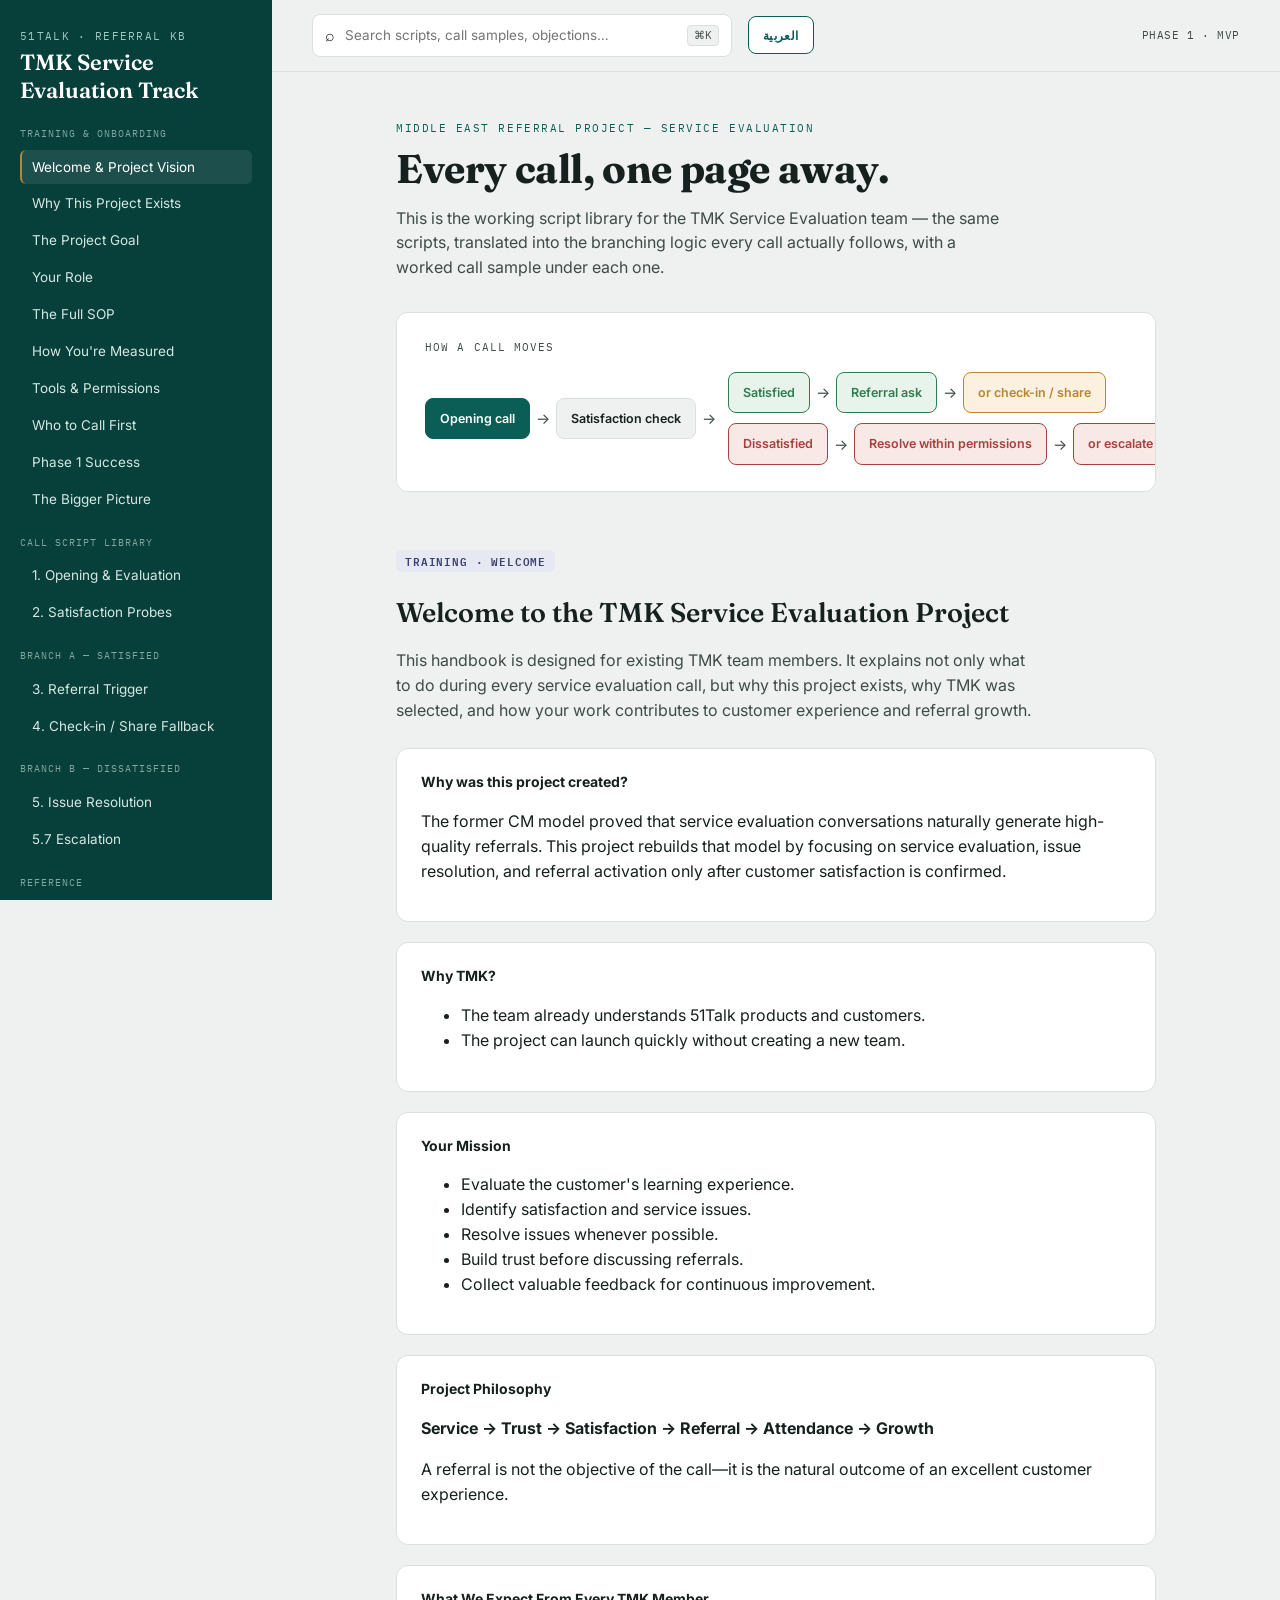
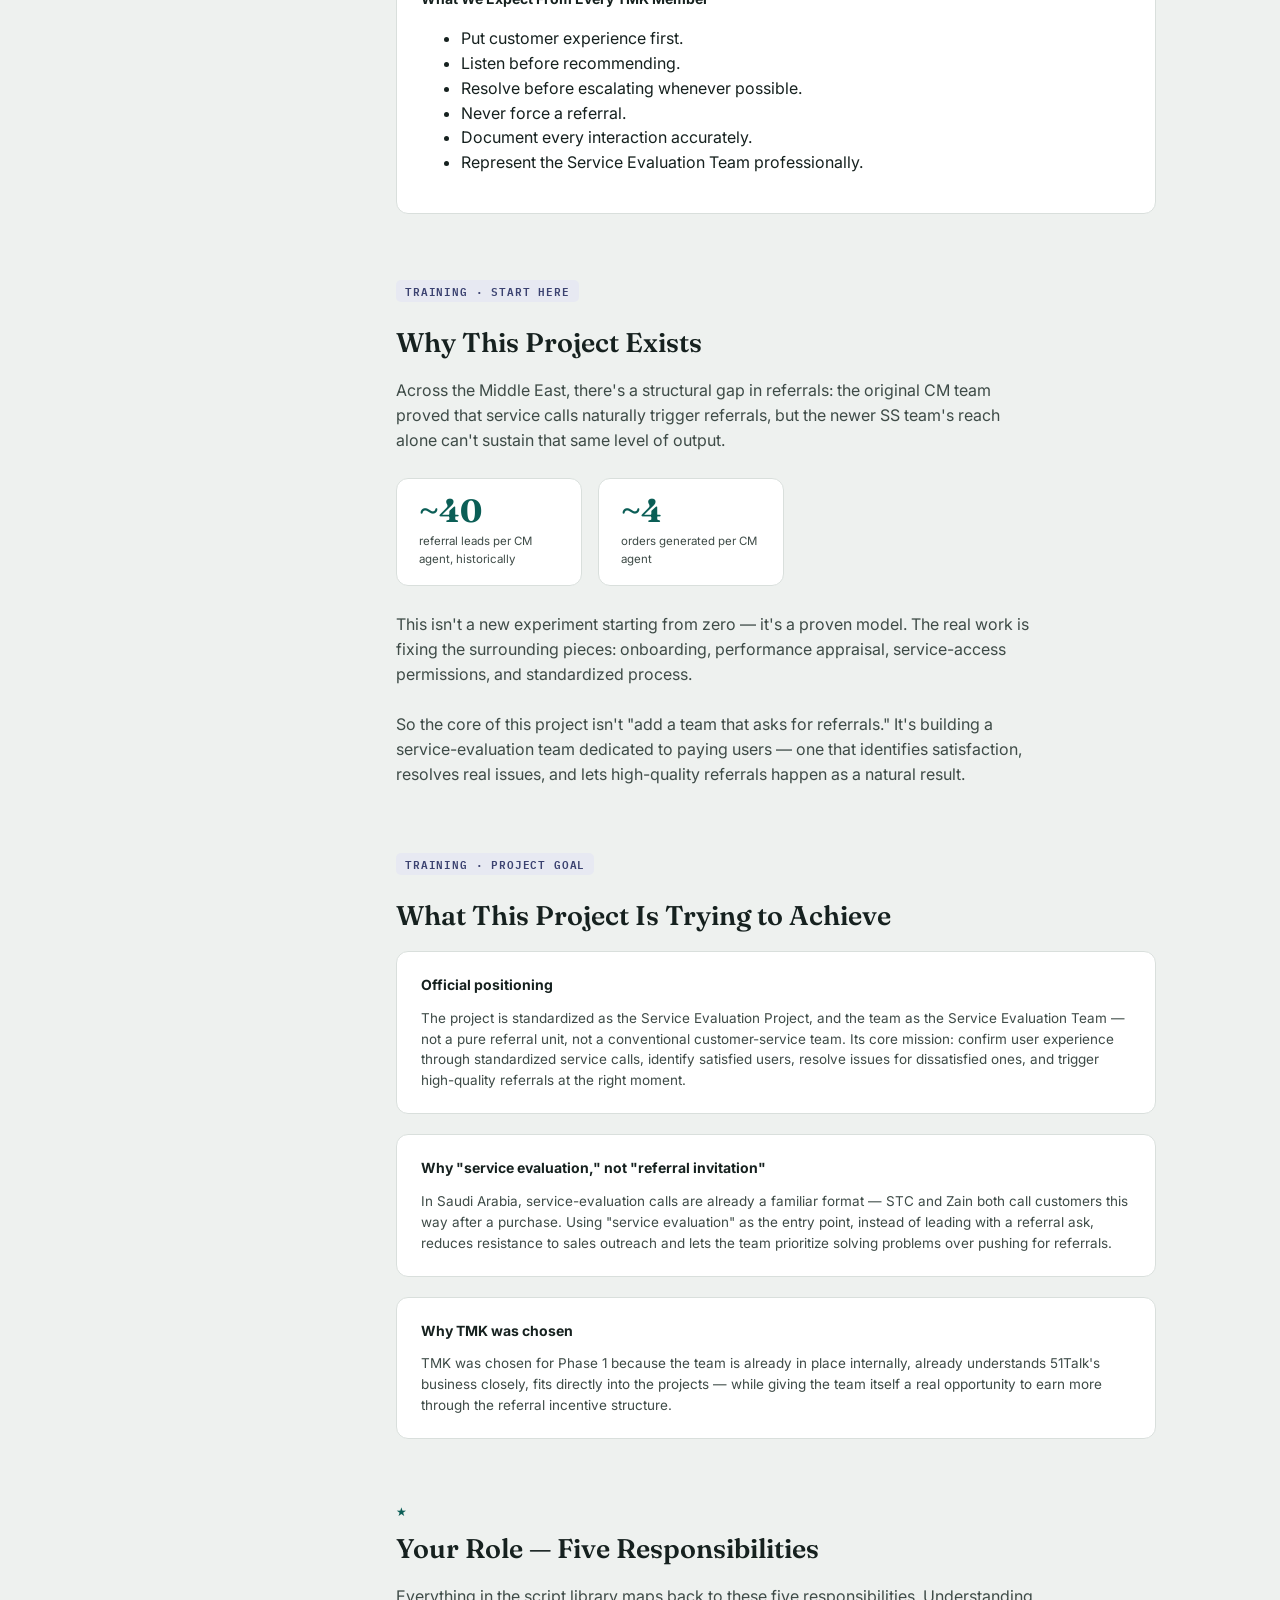
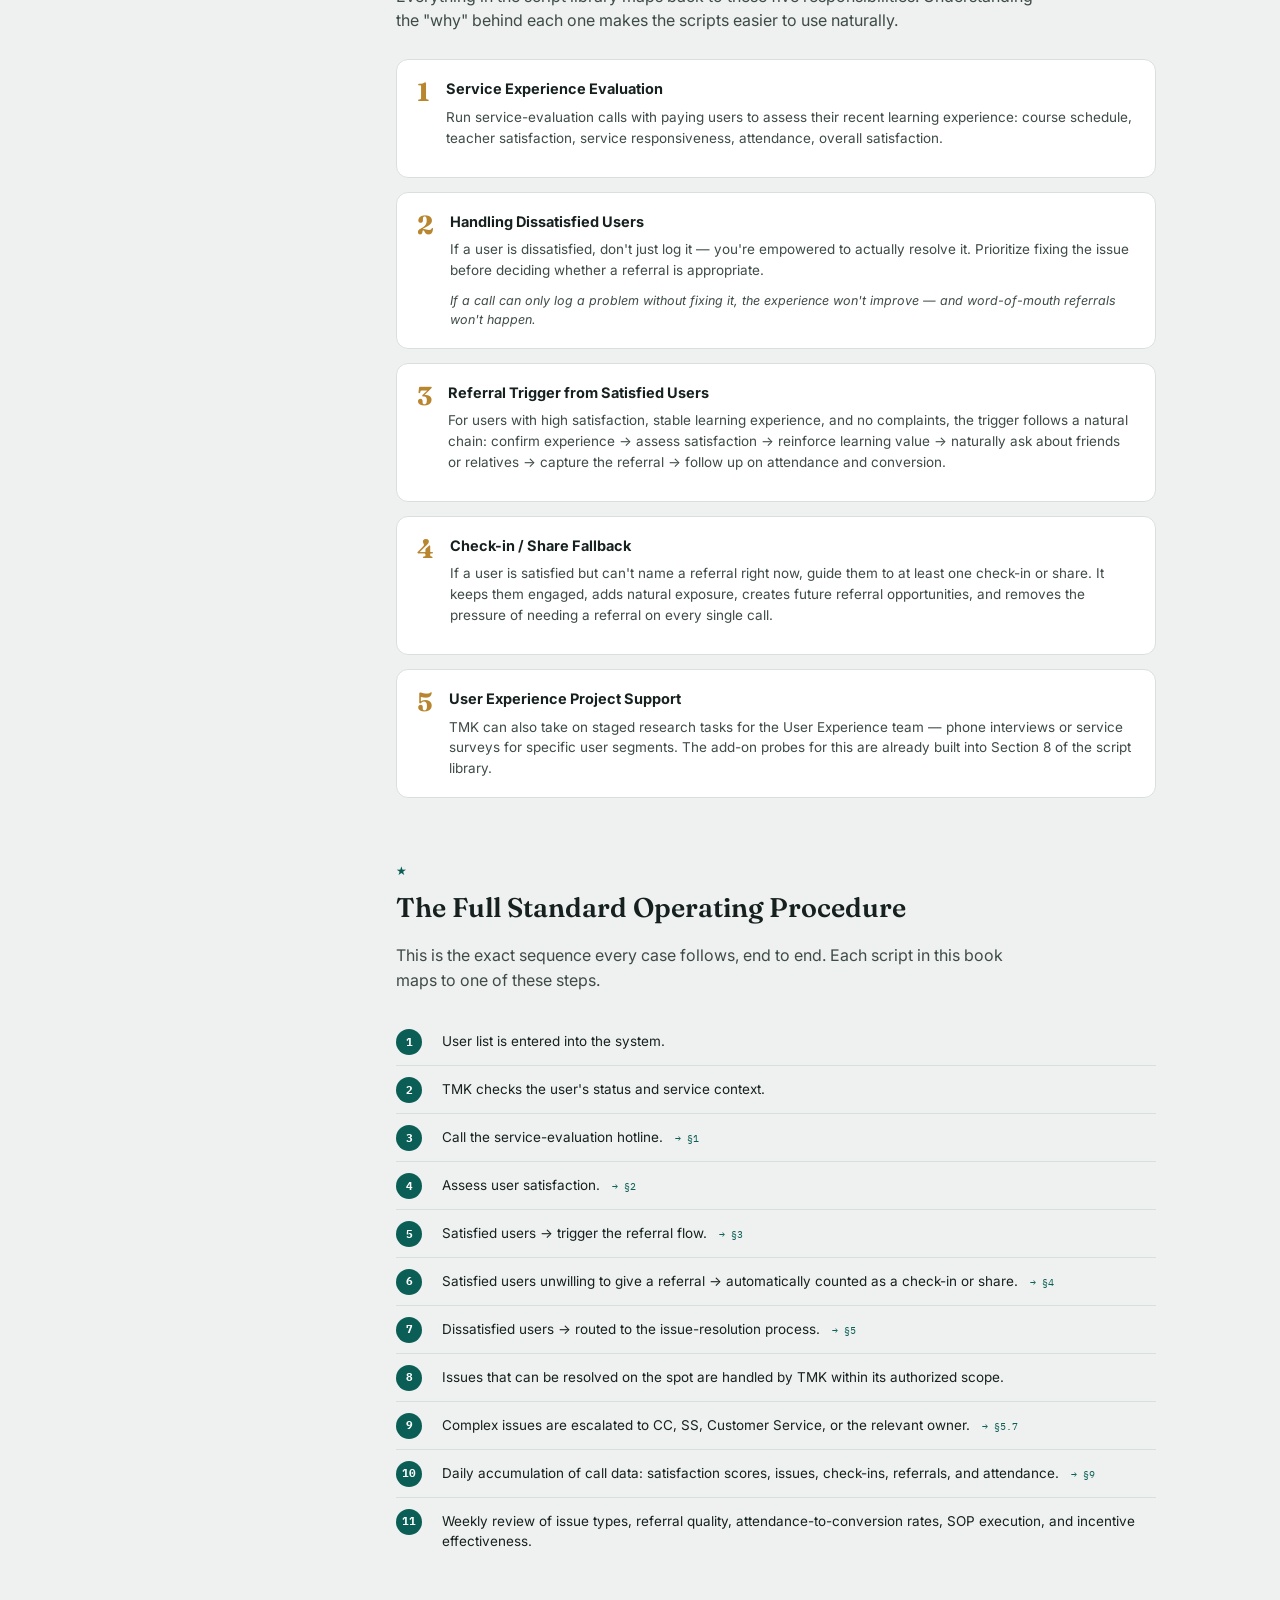
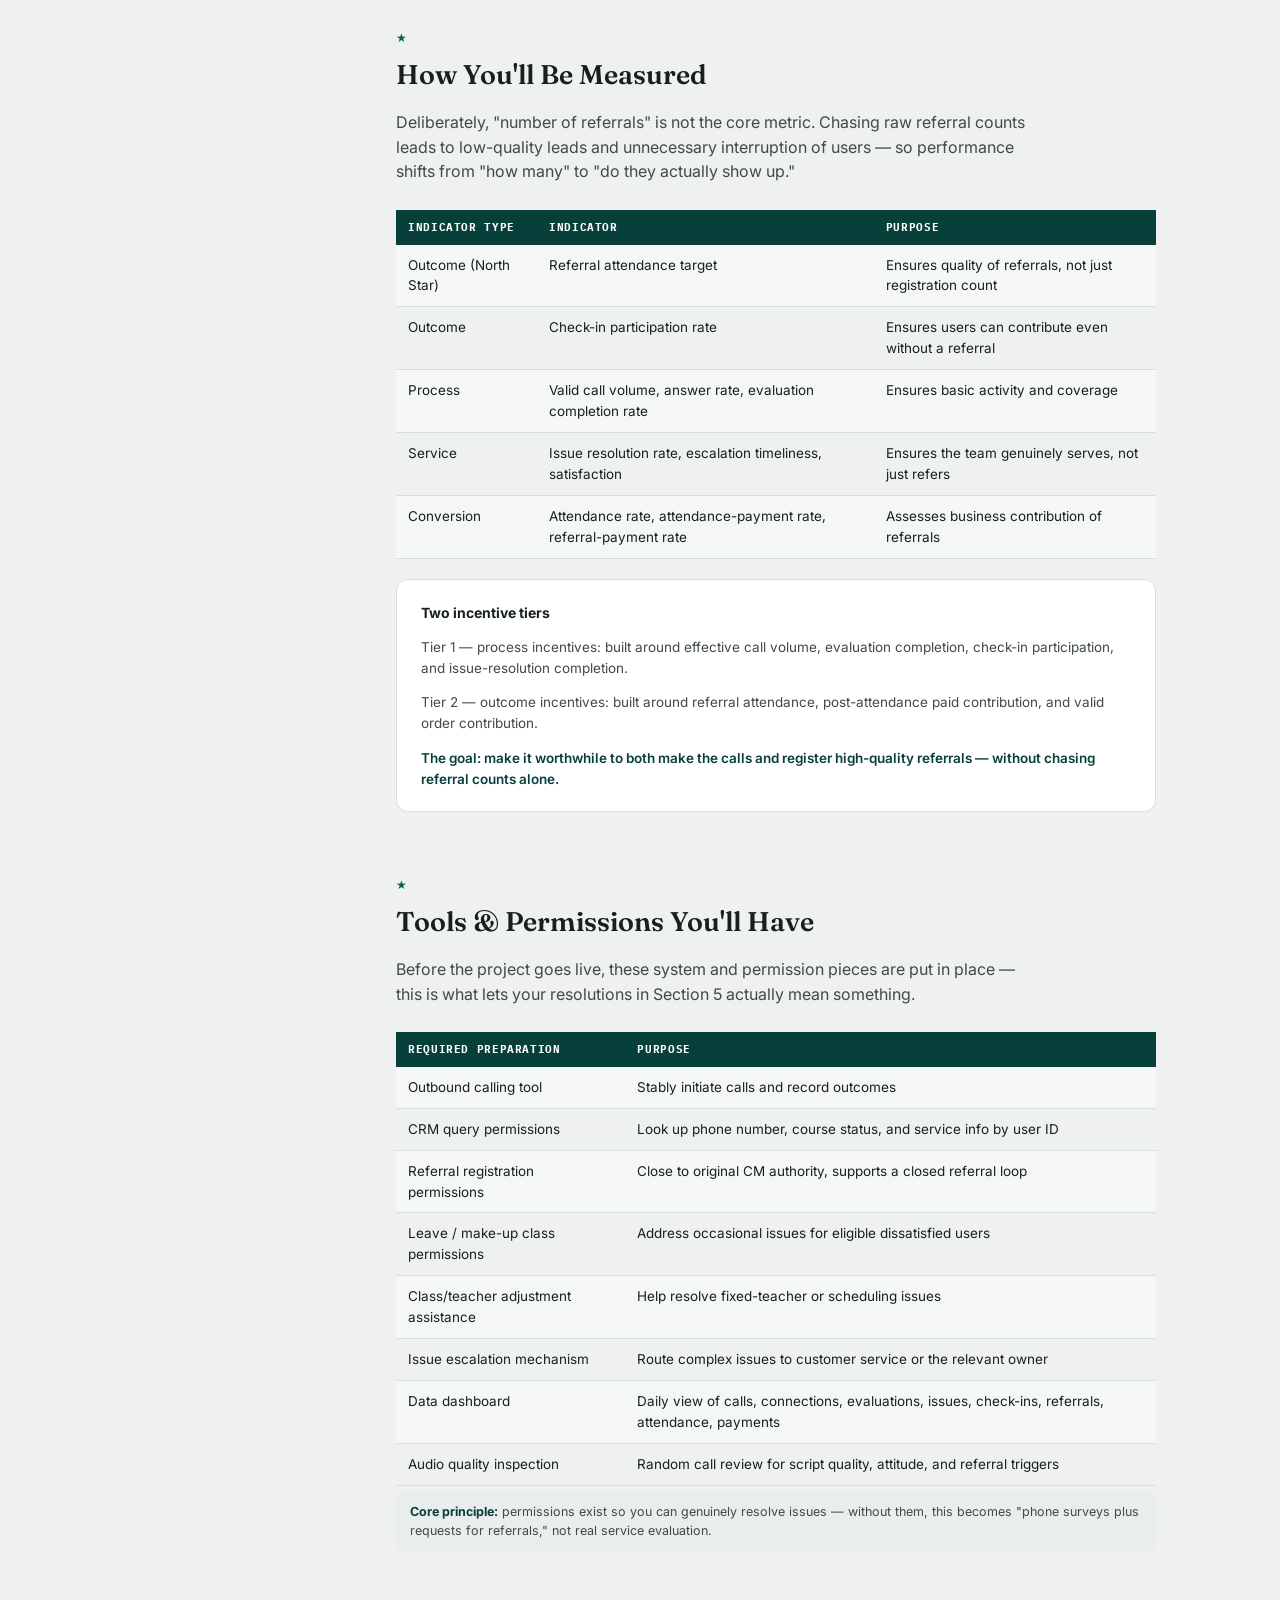
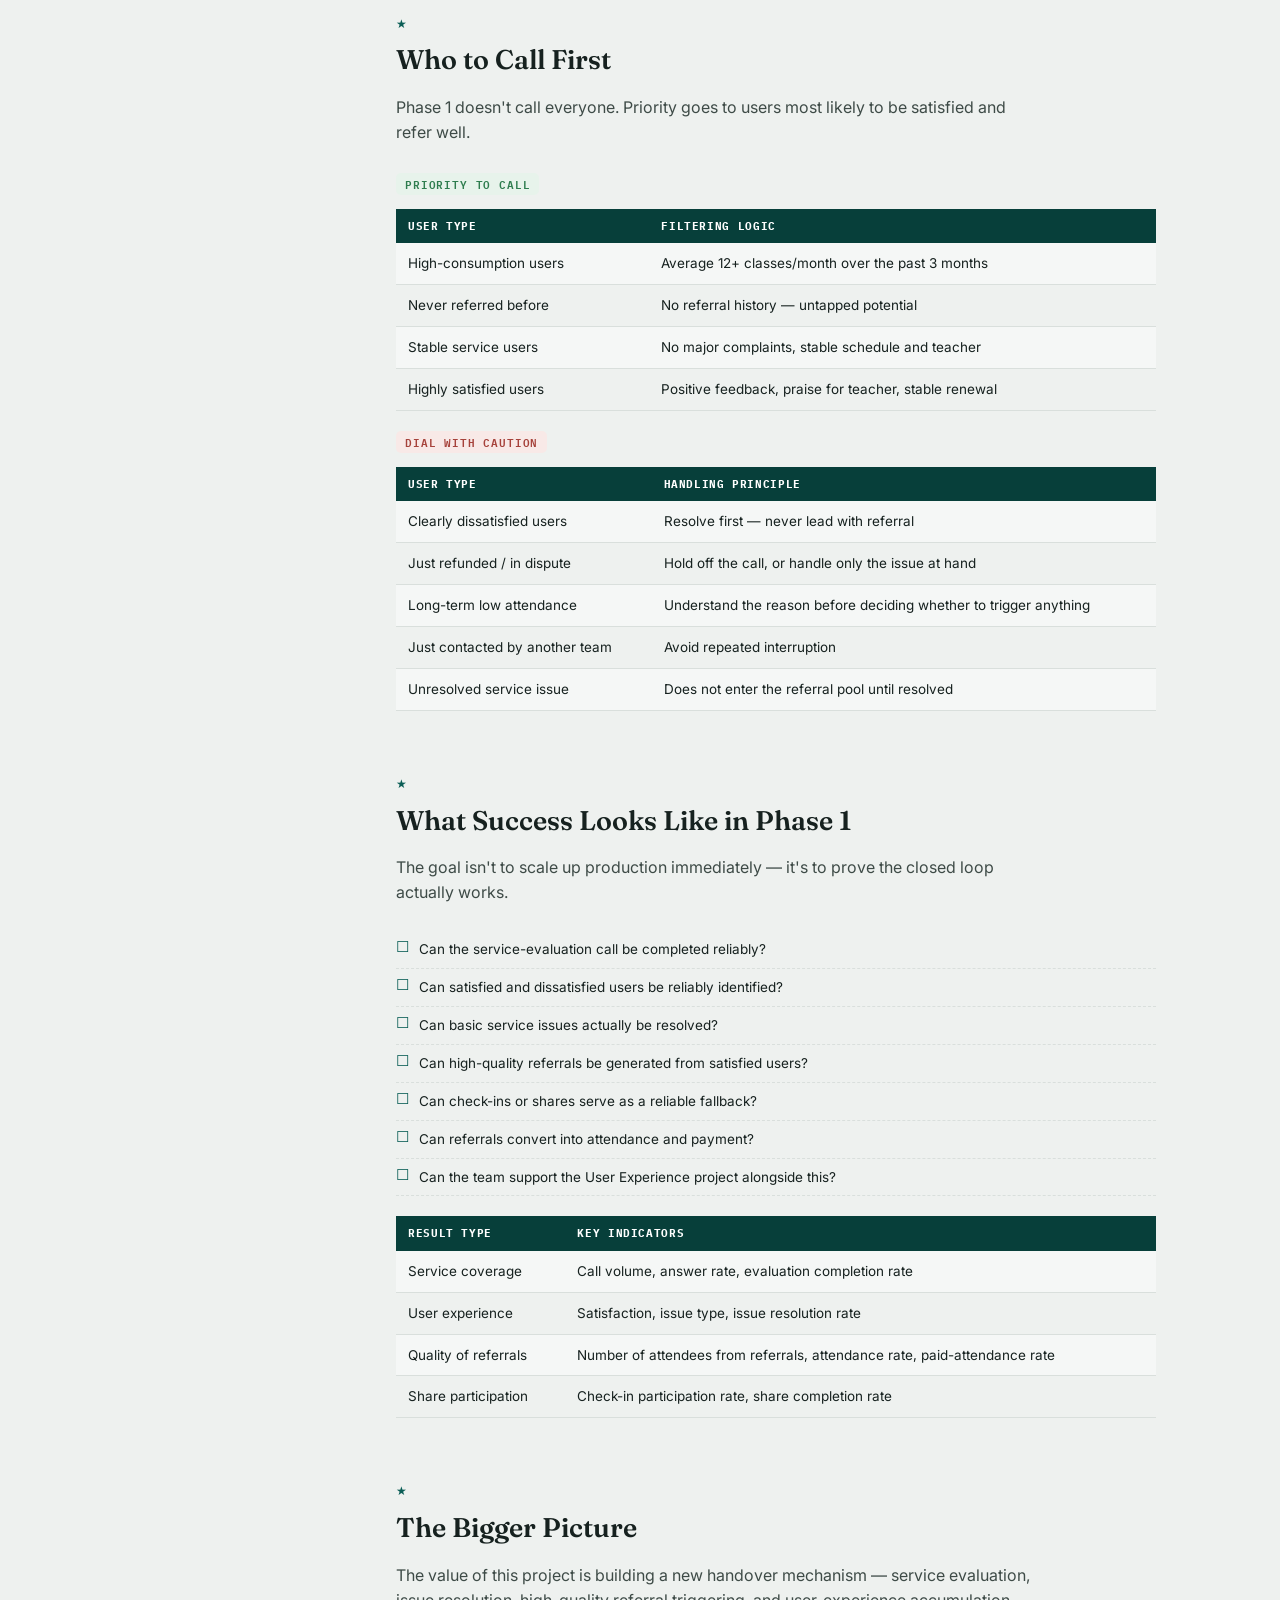
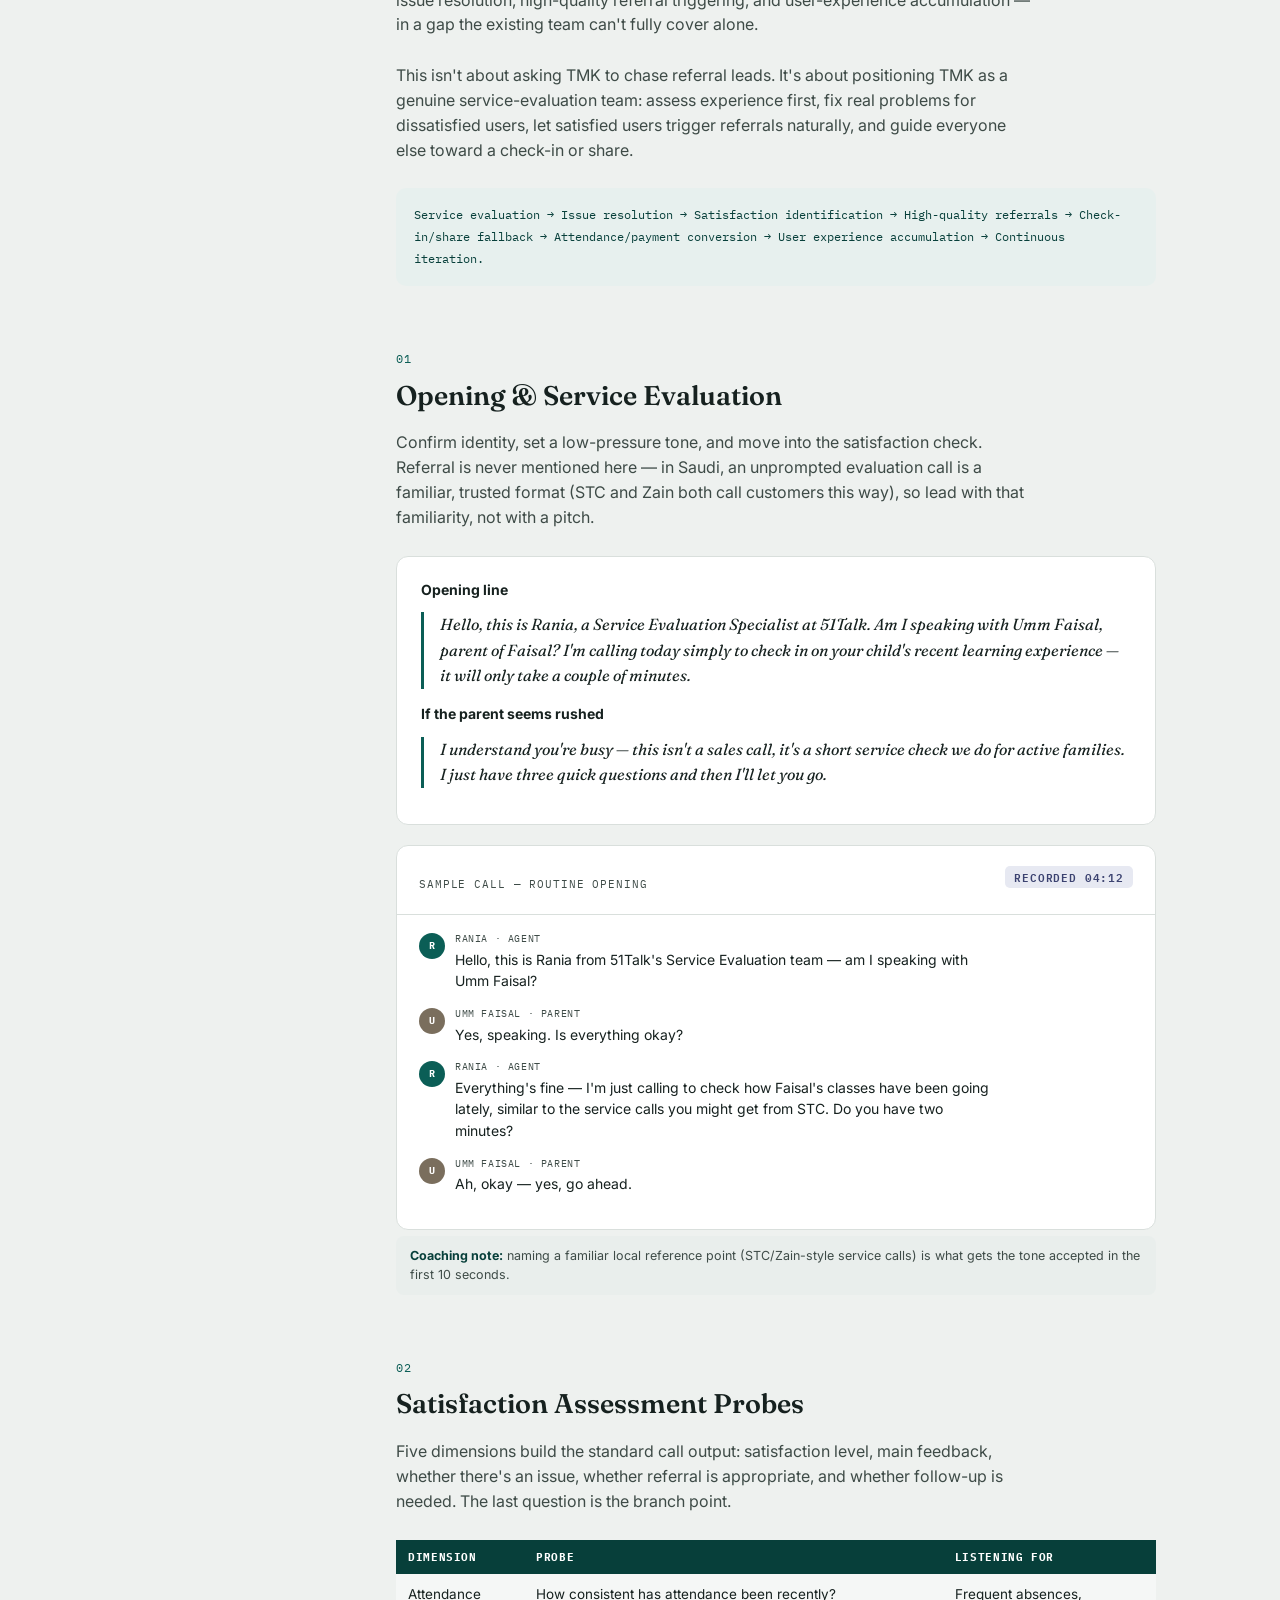
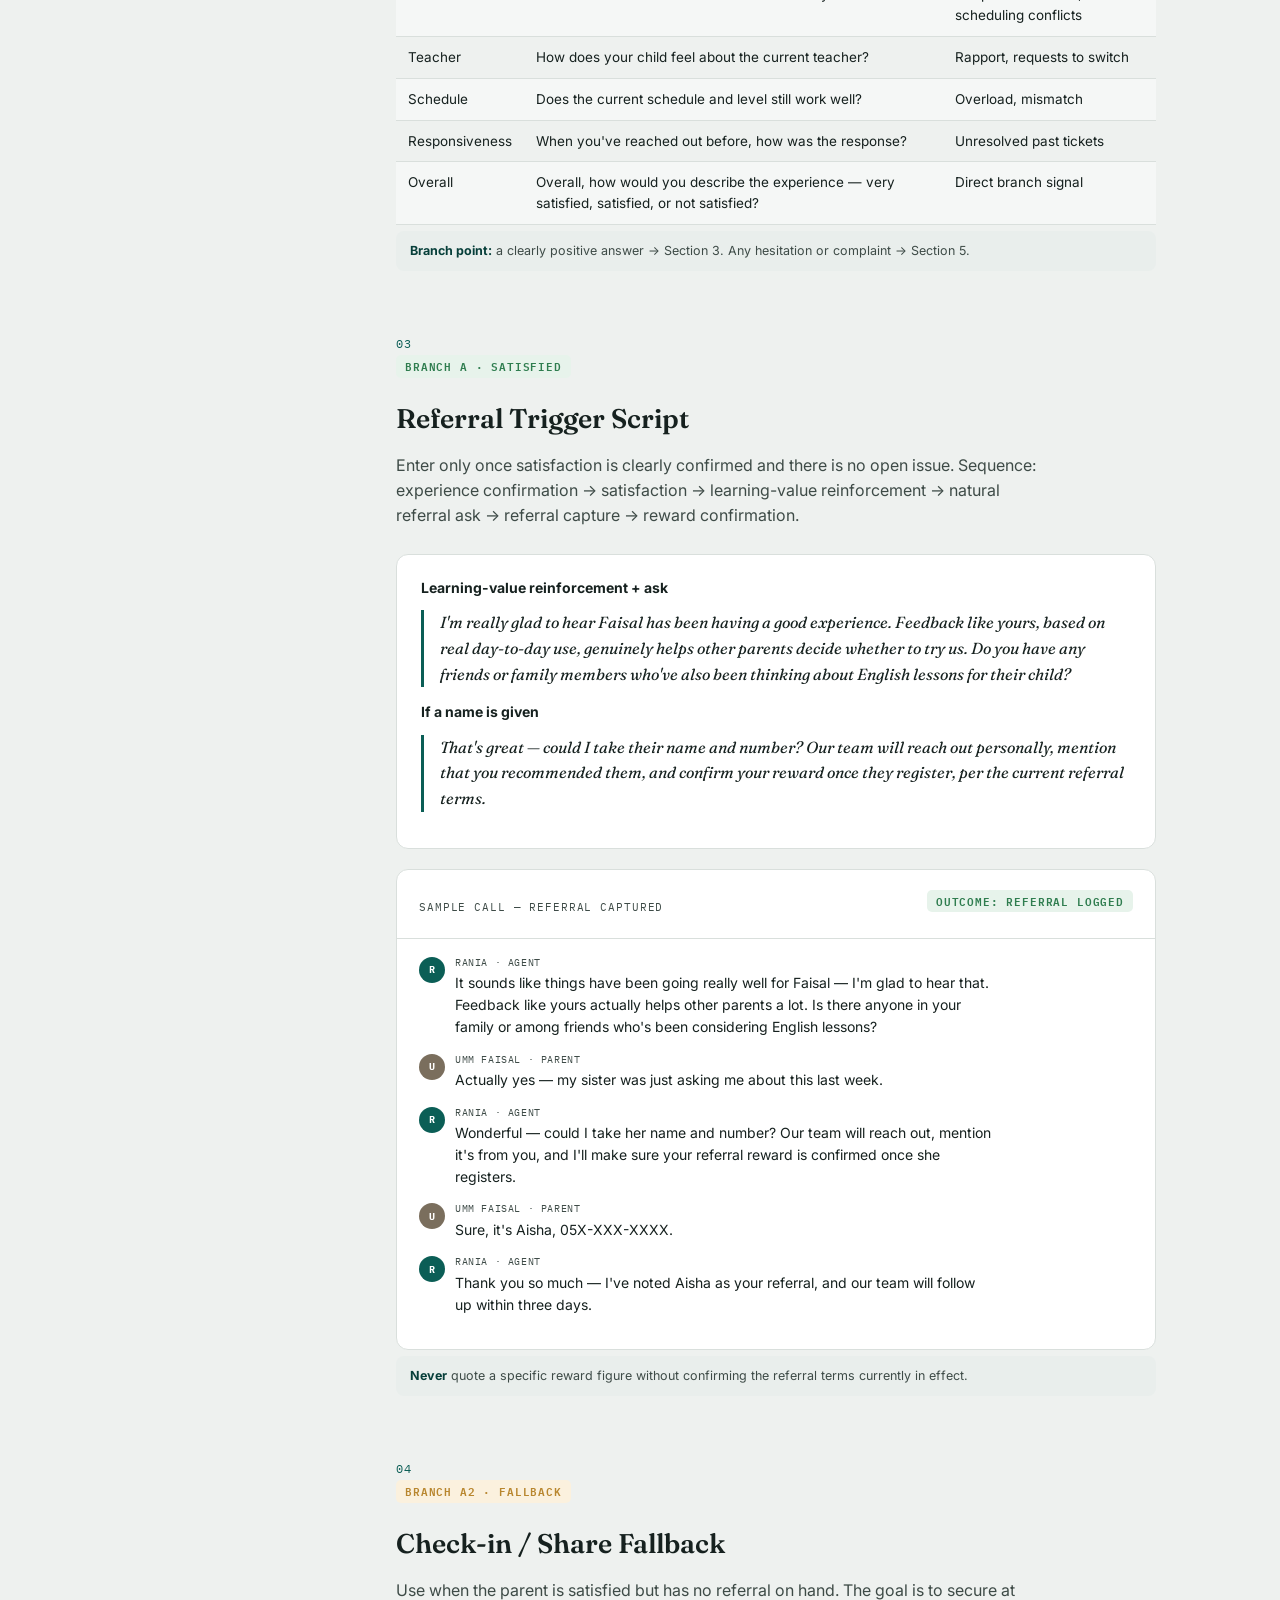
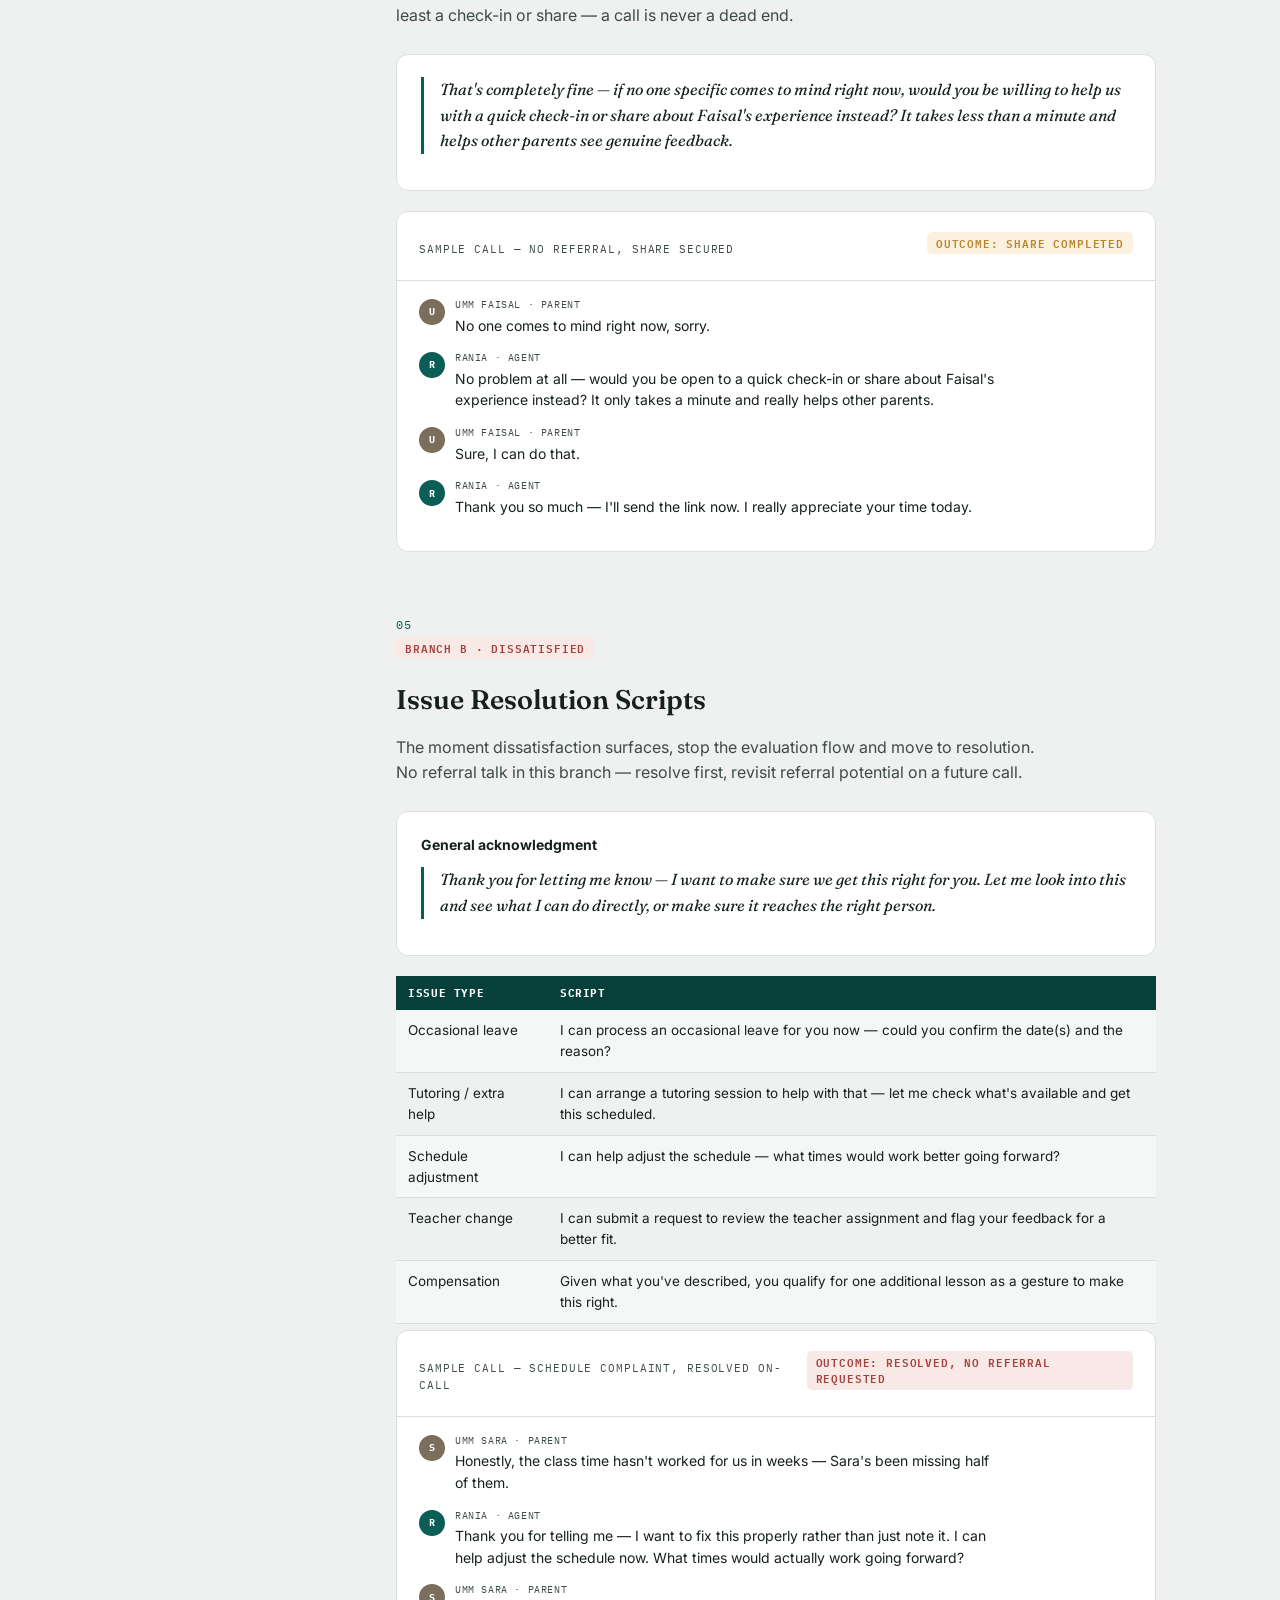
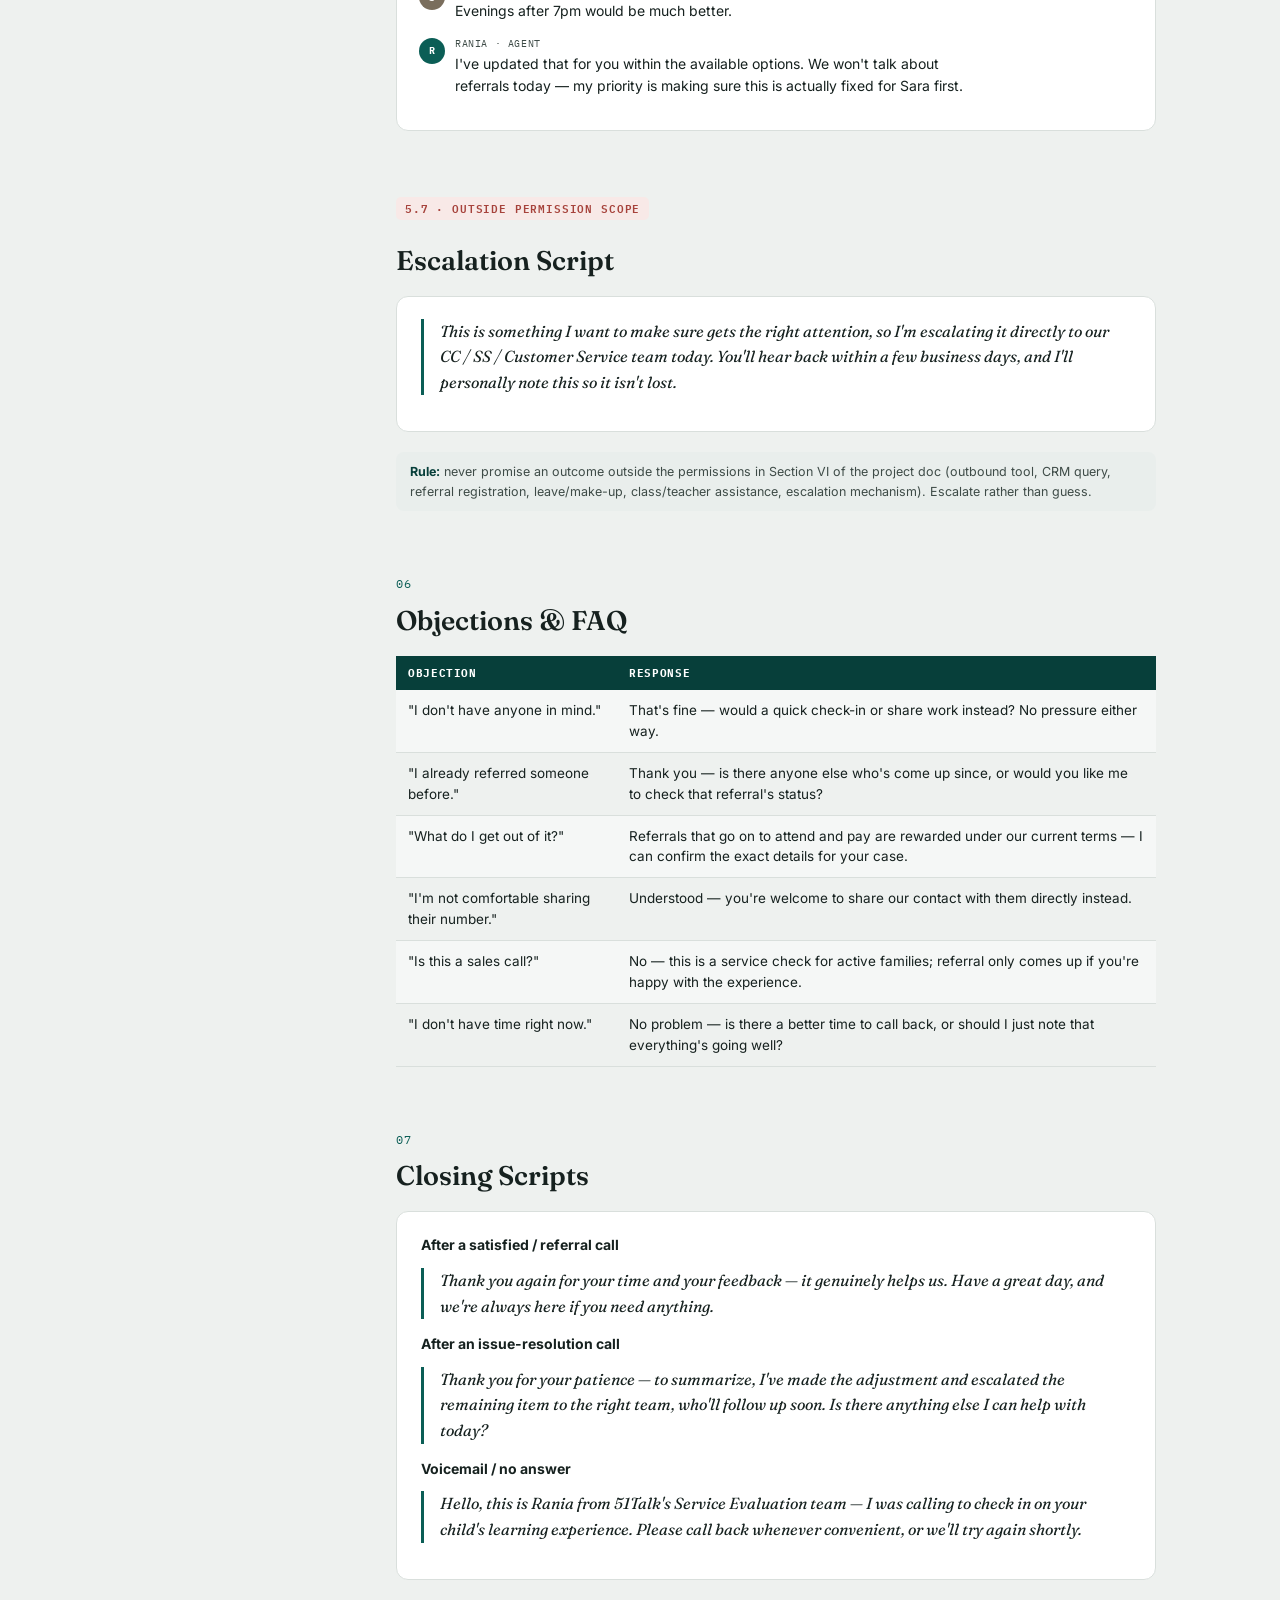
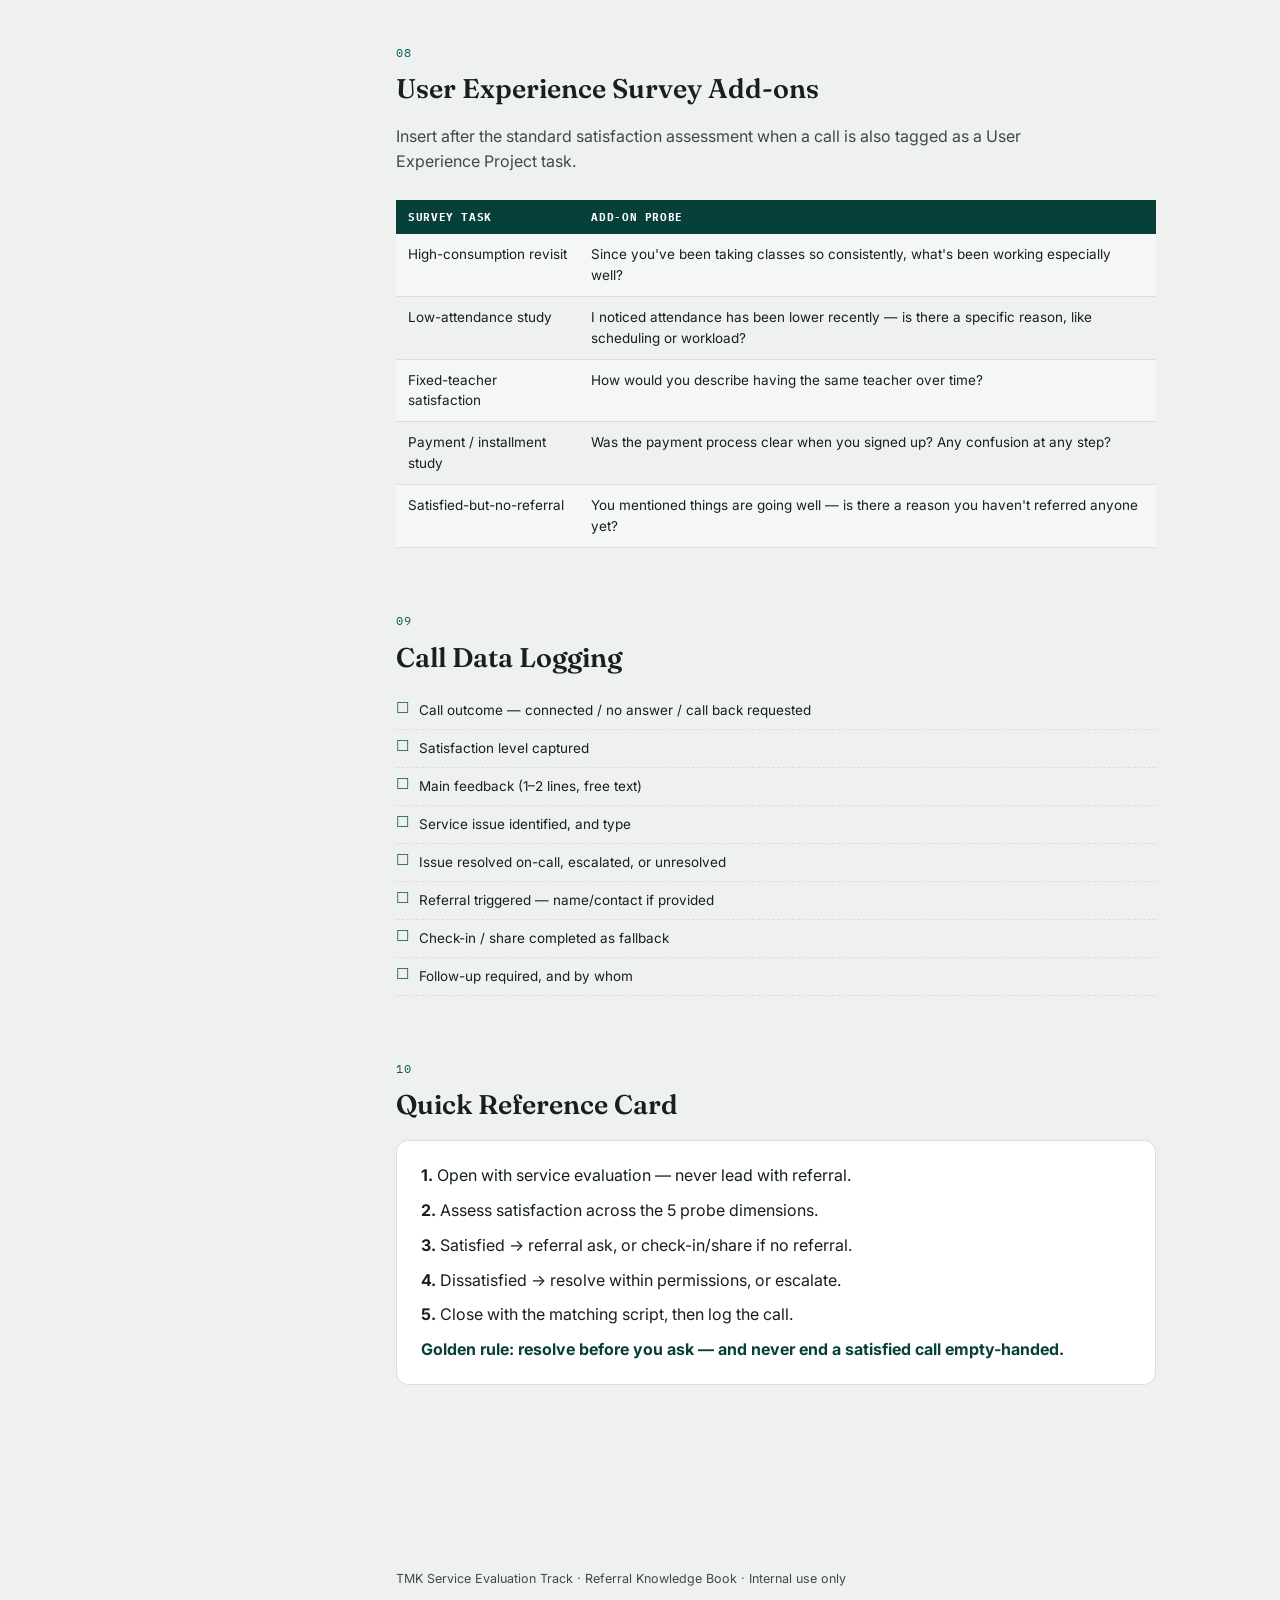
==== commit 8ca1736e: "Remove a bullet point from TMK referral list" ====
--- a/TMK_Referral_Knowledge_Book.html
+++ b/TMK_Referral_Knowledge_Book.html
@@ -418,8 +418,7 @@
 <ul>
 <li data-ar="لأن الفريق يفهم منتجات 51Talk وتجربة العملاء.">The team already understands 51Talk products and customers.</li>
 <li data-ar="لأنه يمكن إطلاق المشروع بسرعة دون إعادة بناء فريق جديد.">The project can launch quickly without creating a new team.</li>
-<li data-ar="لأن الإدارة وضبط الجودة أسهل داخل الشركة.">Internal management and quality control are stronger.</li>
-<li data-ar="لأنه يمثل أفضل خيار لإثبات نجاح النموذج في المرحلة الأولى.">TMK offers the best ROI and fastest MVP validation.</li>
+
 </ul>
 </div>
 <div class="card">
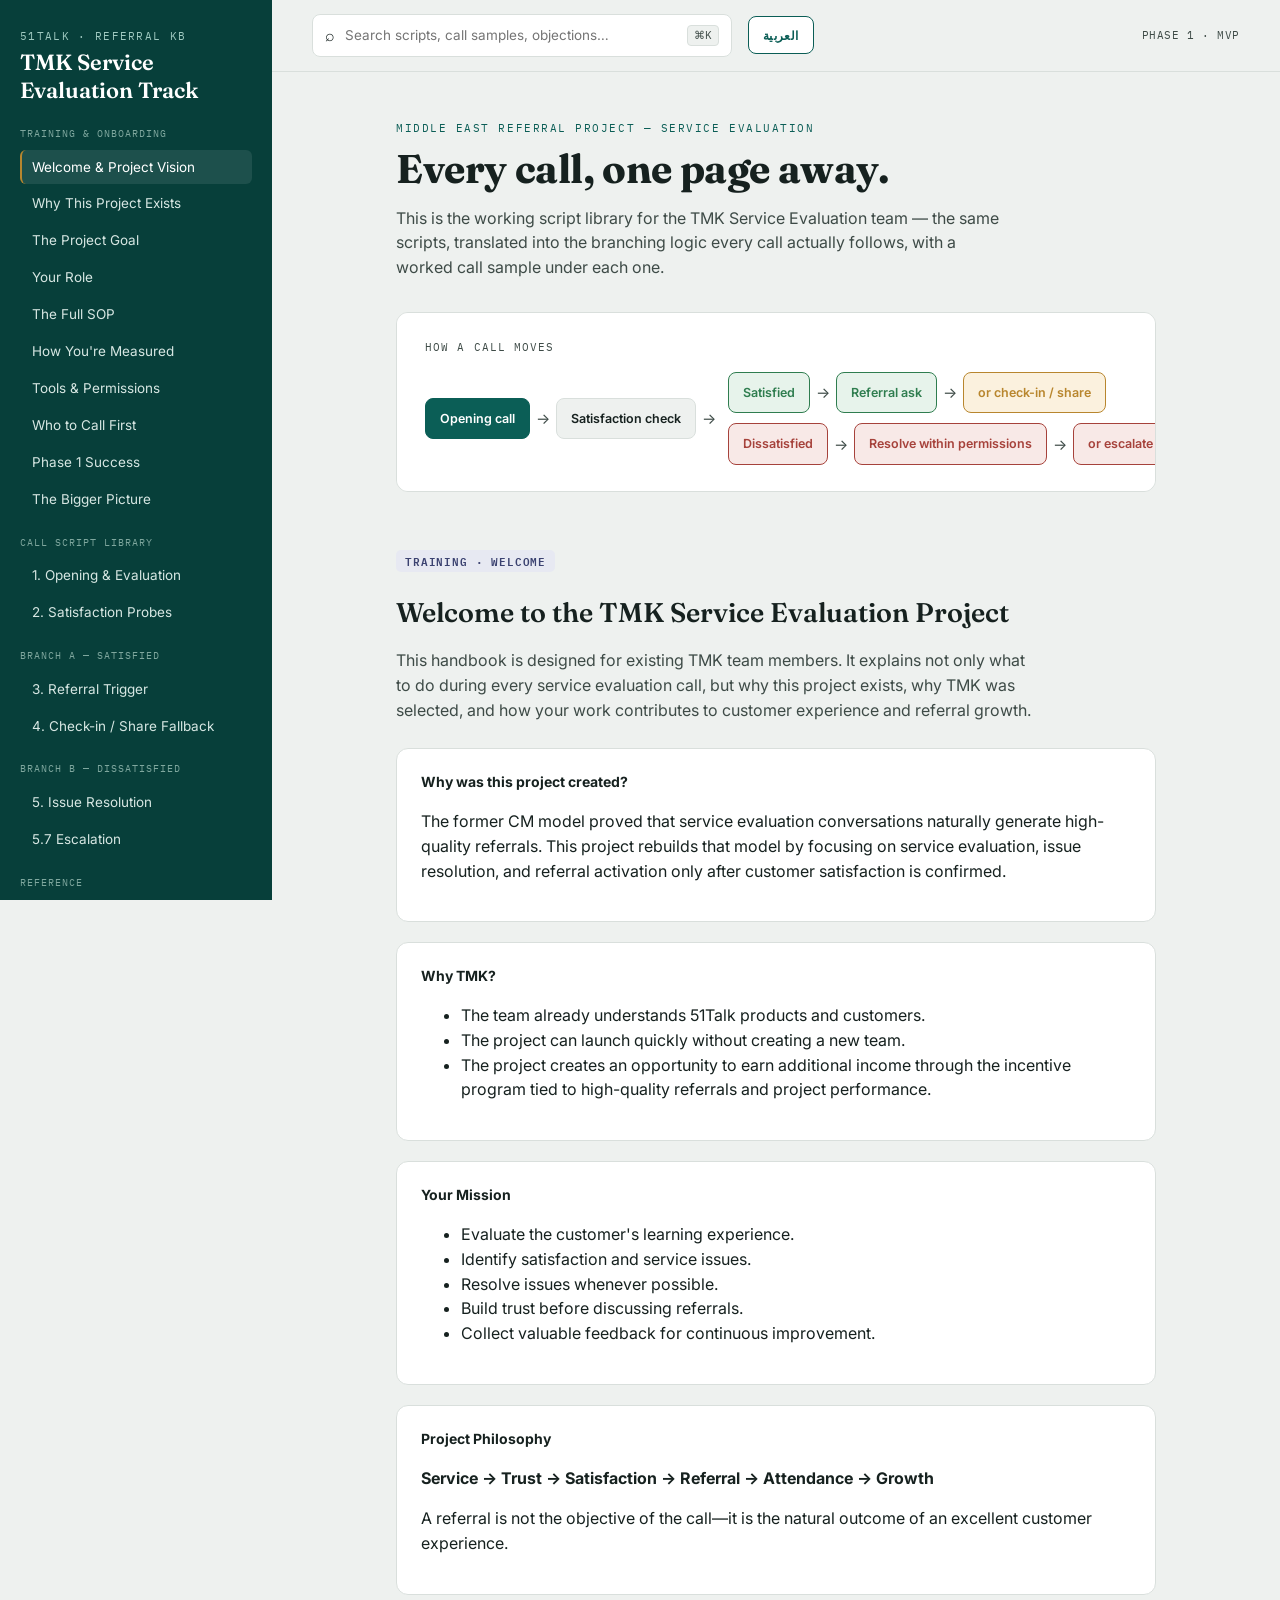
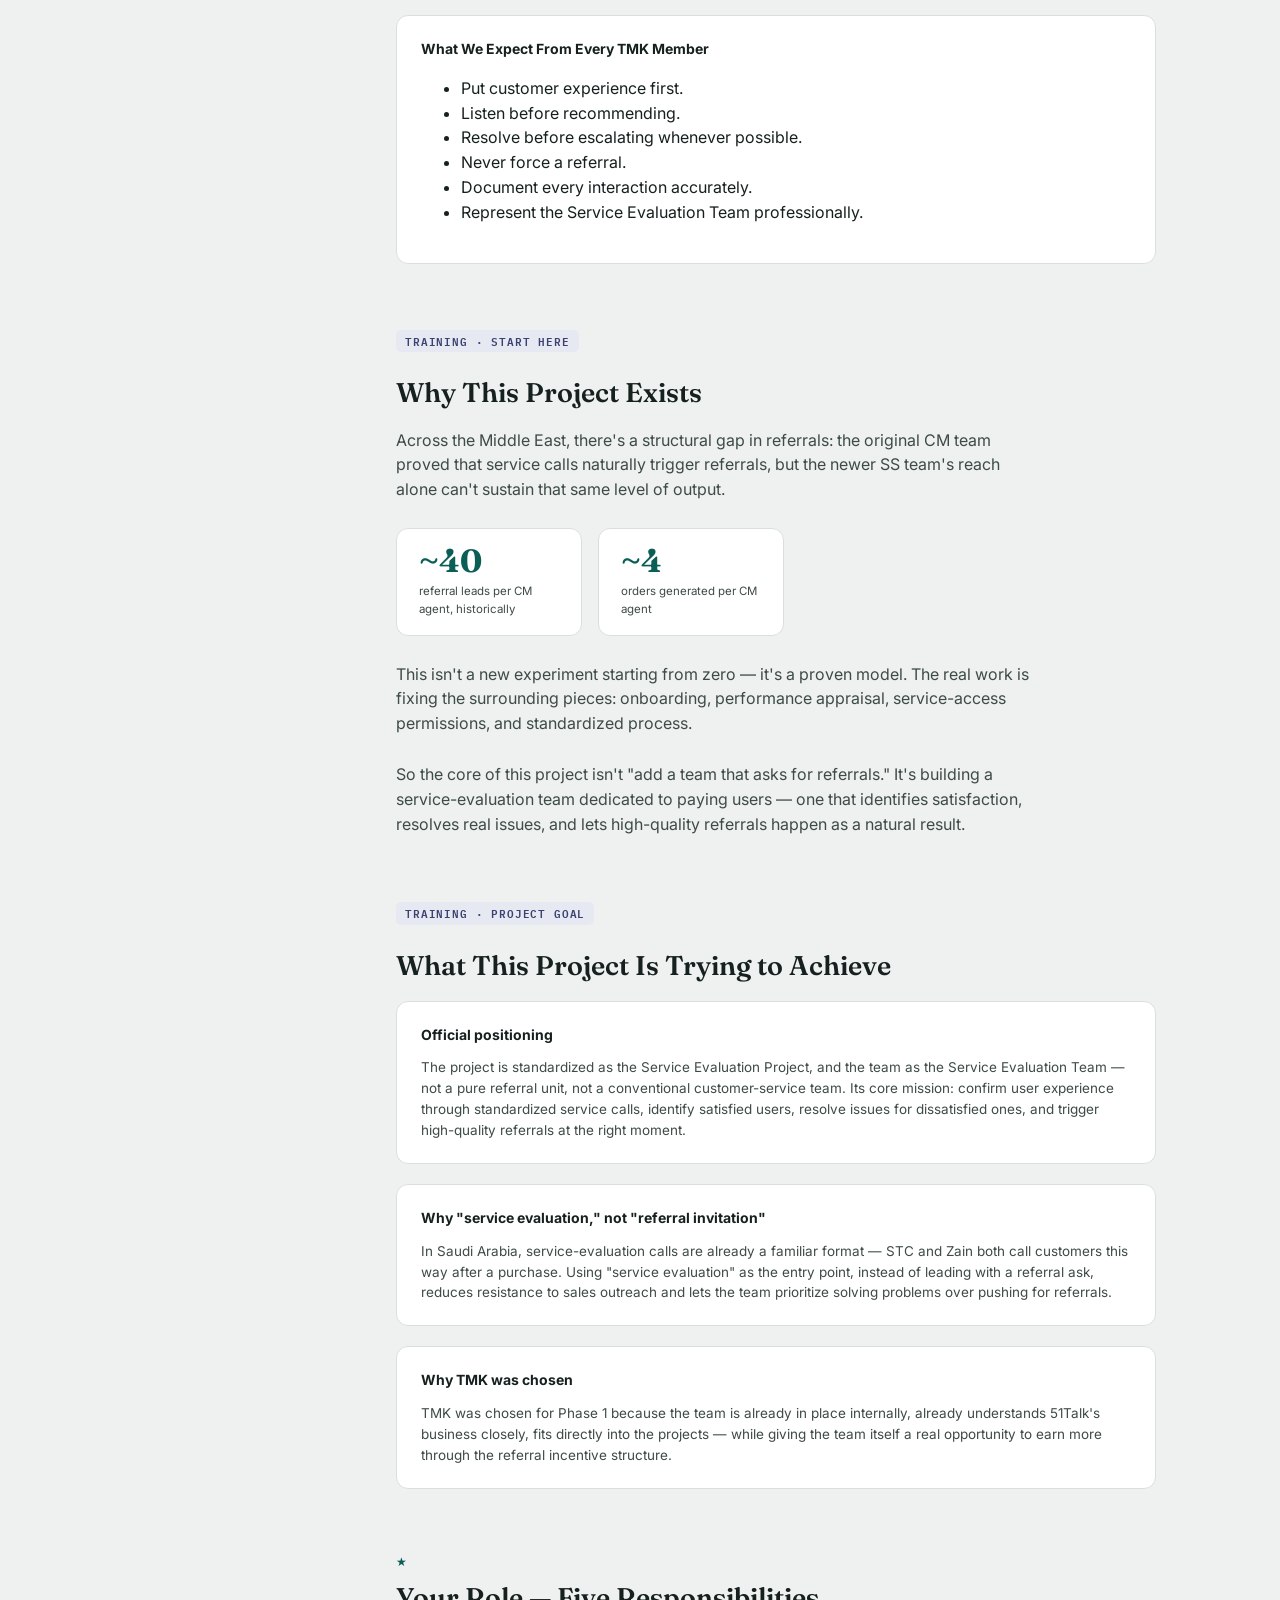
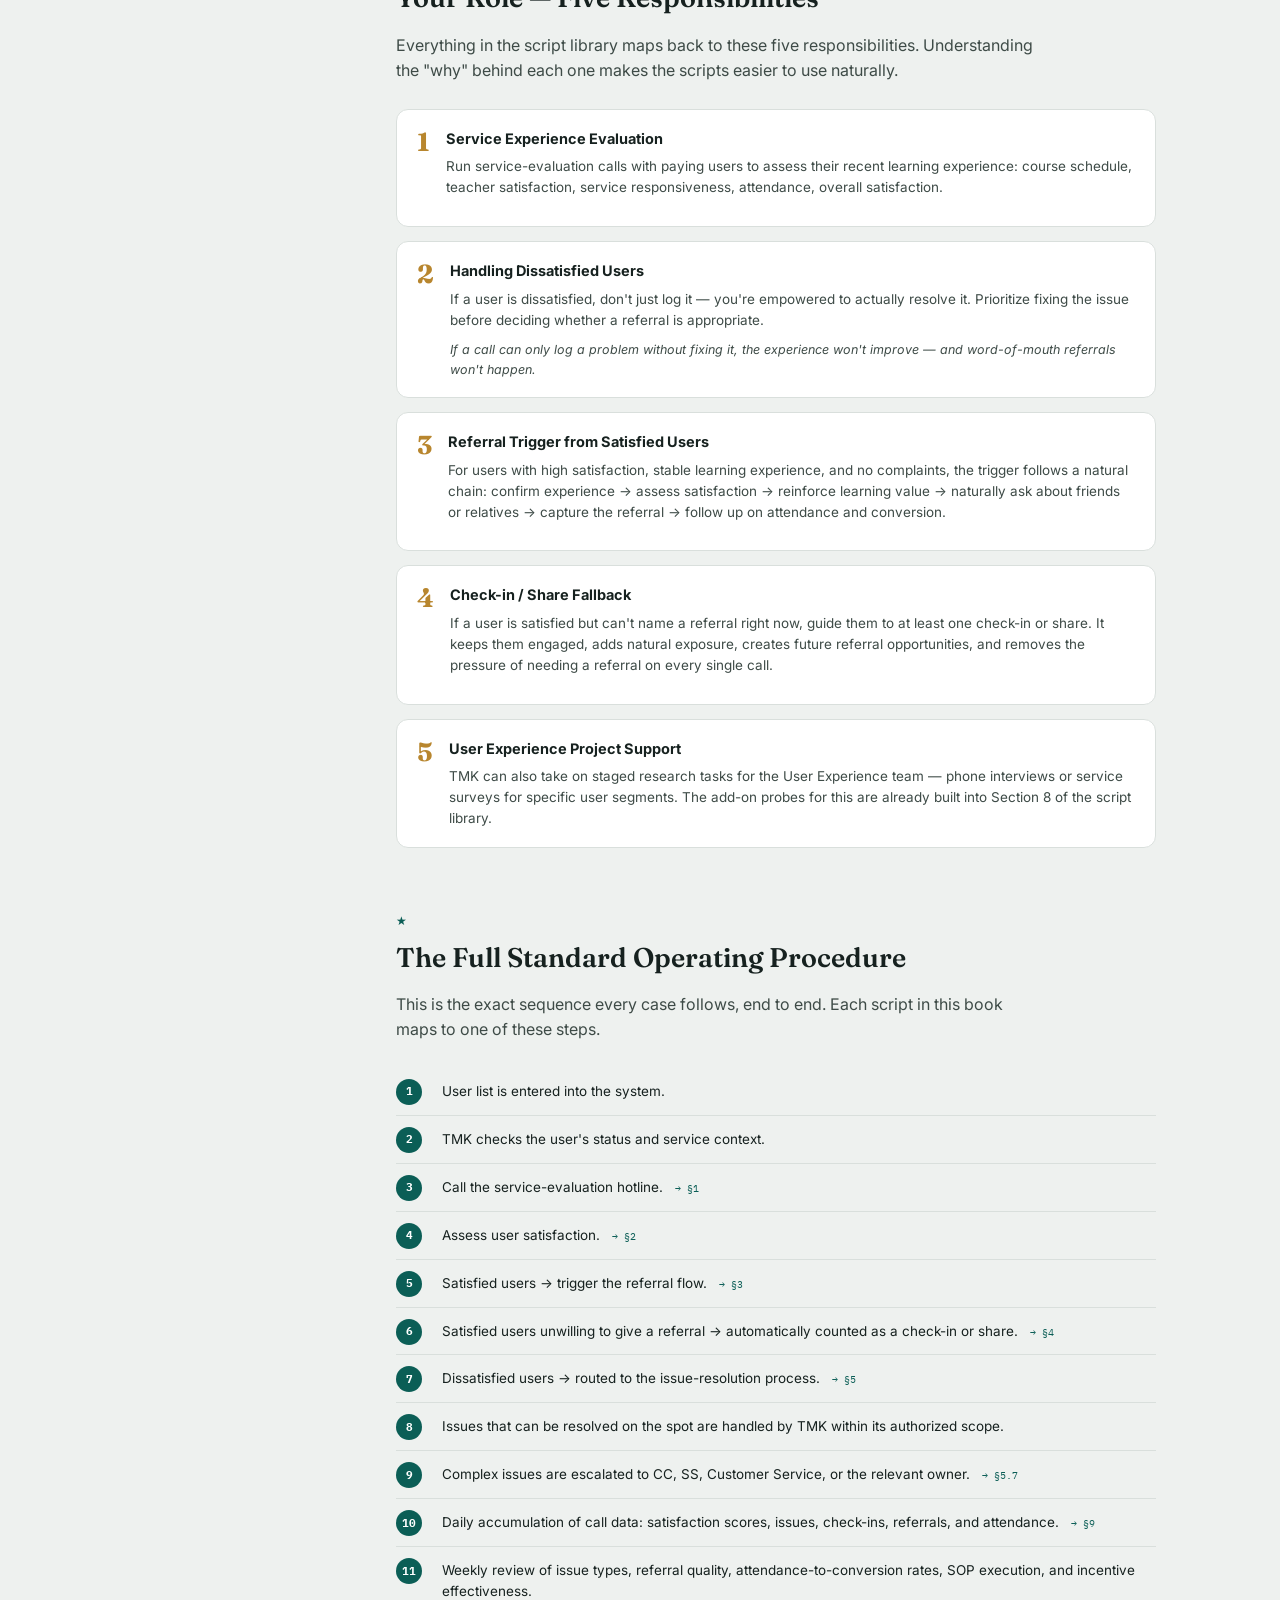
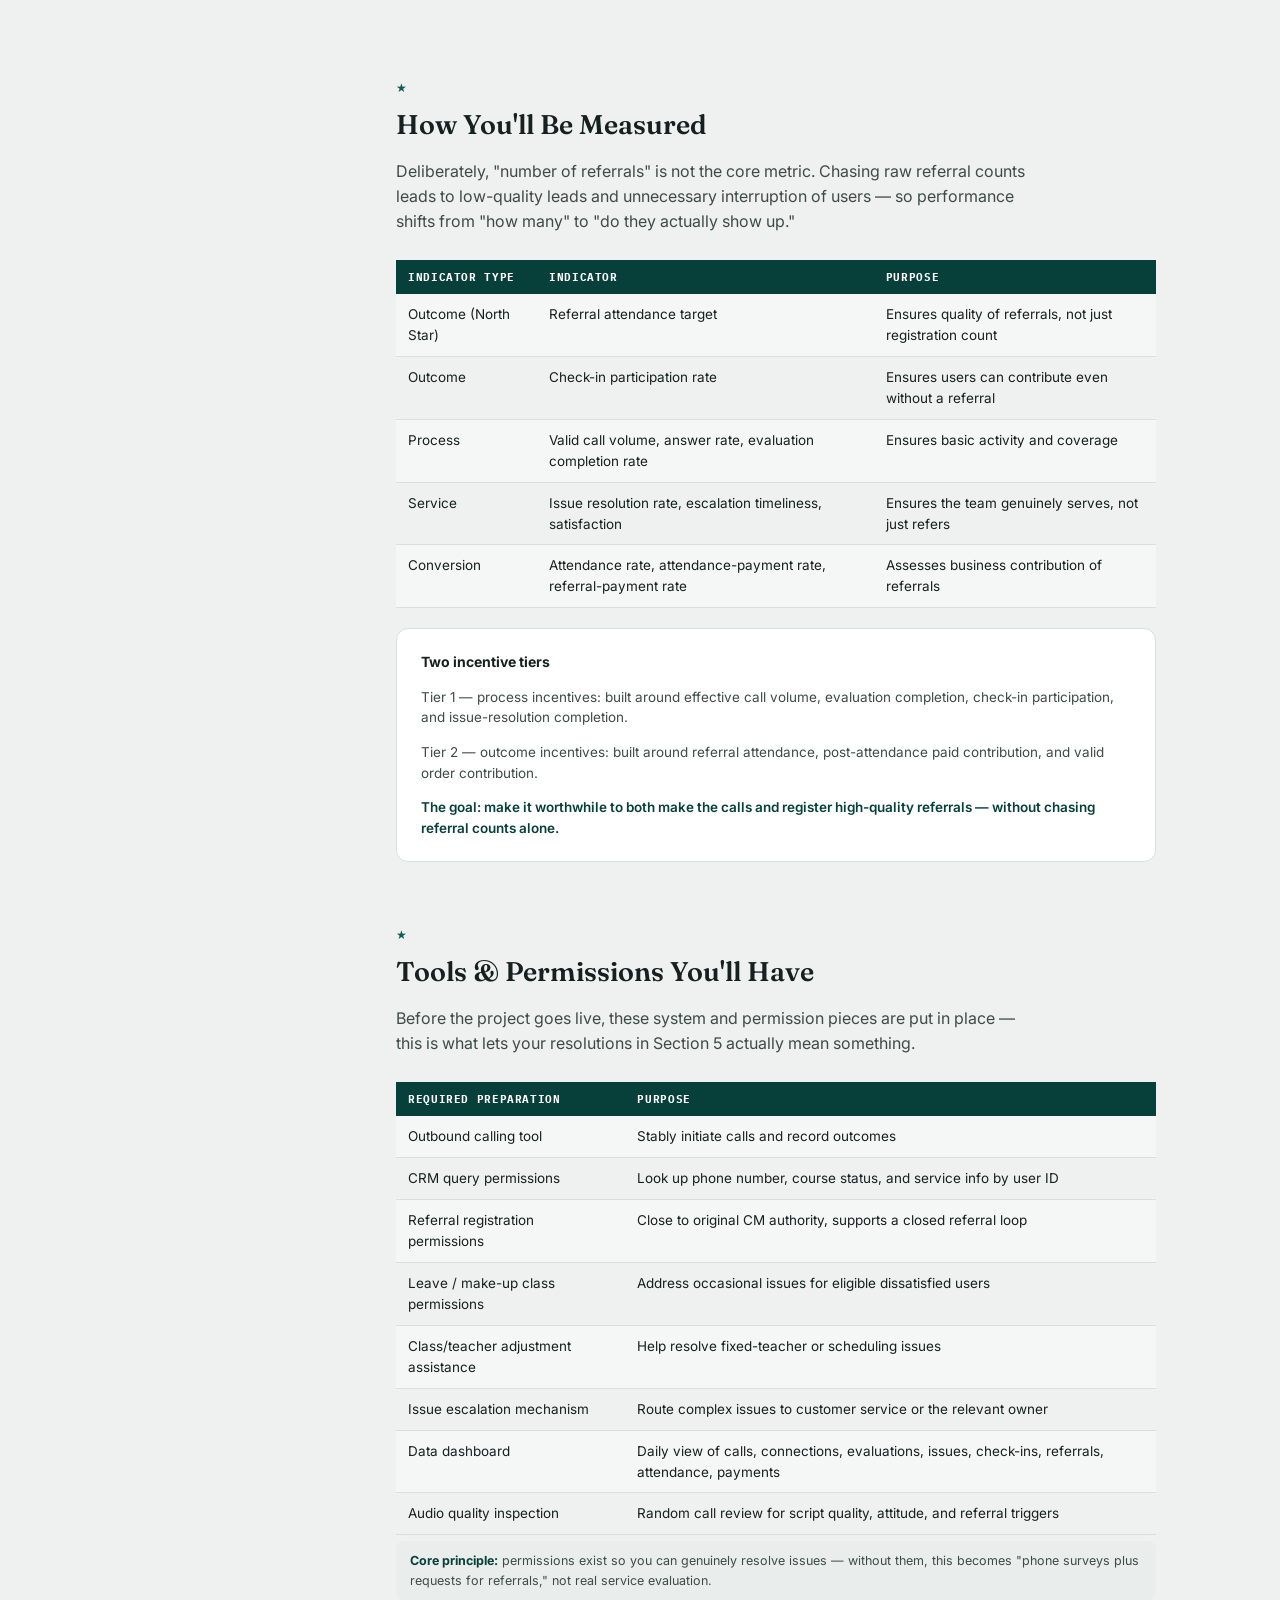
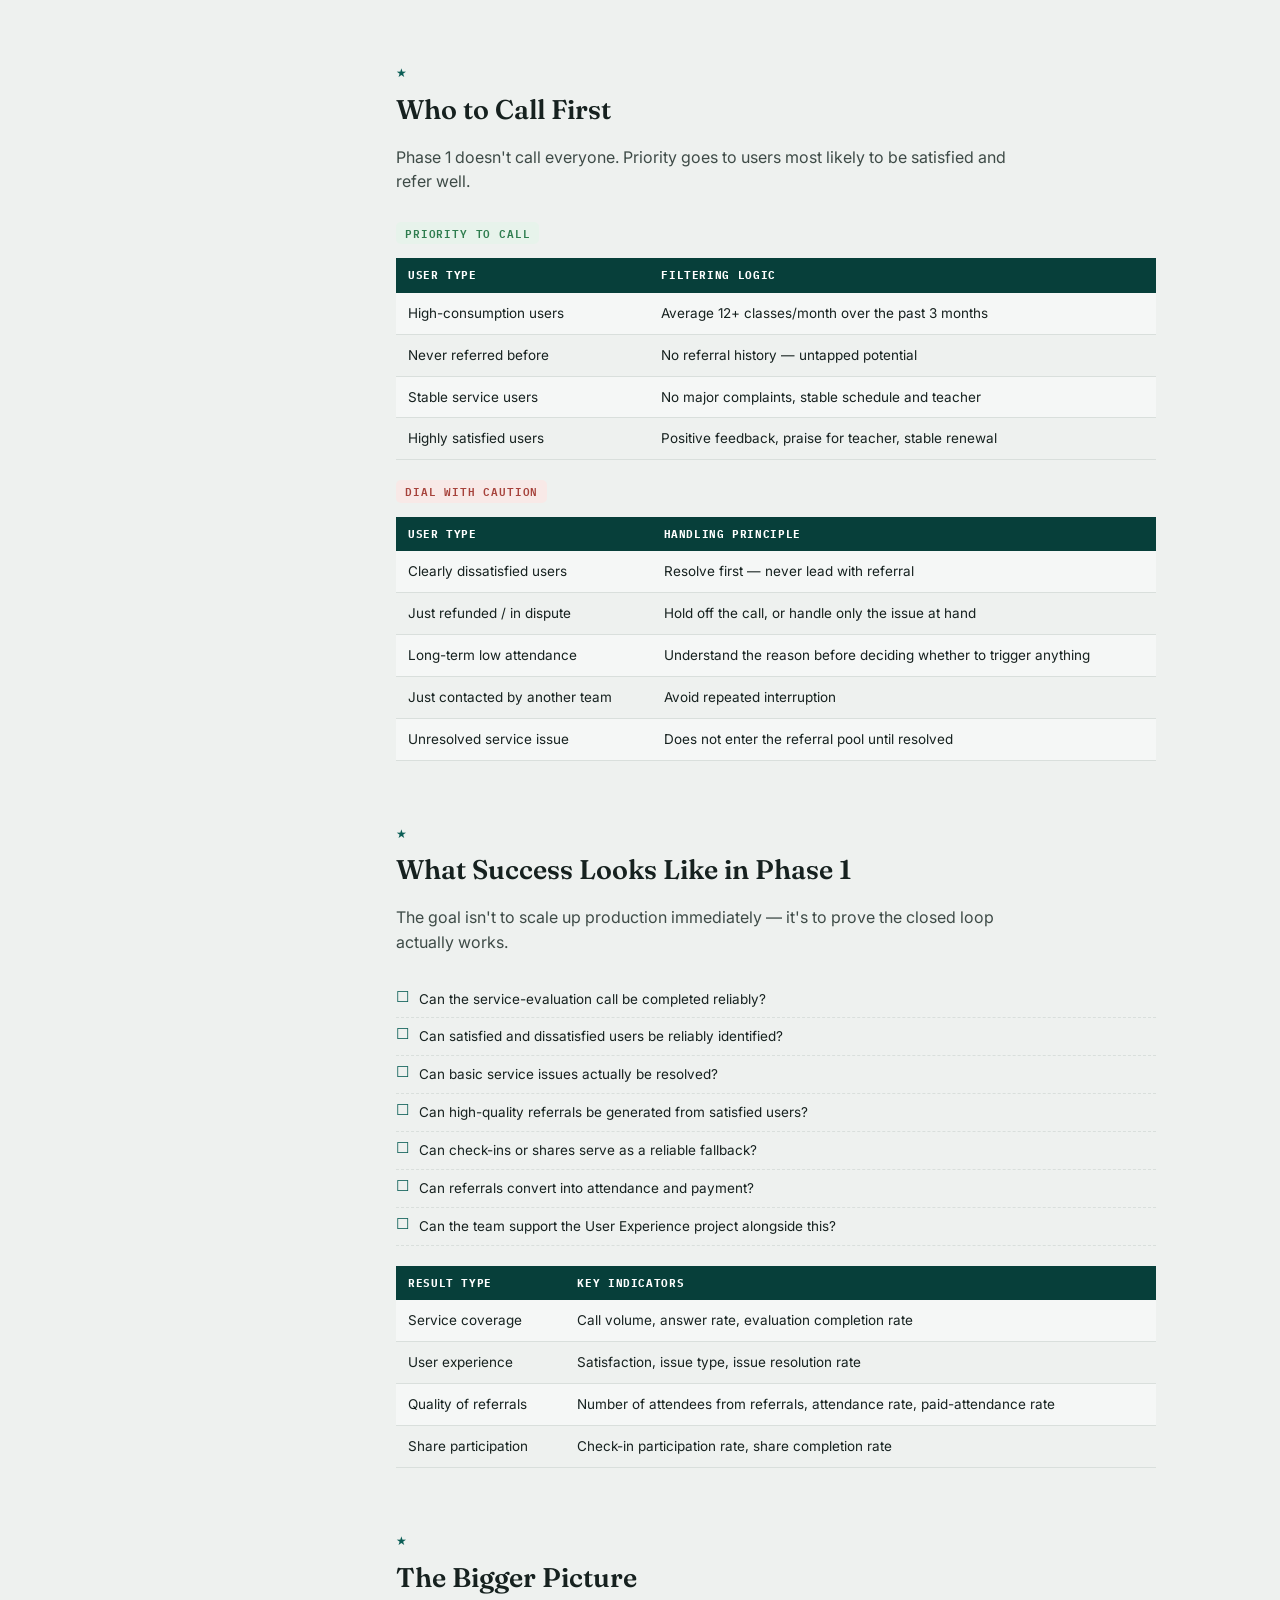
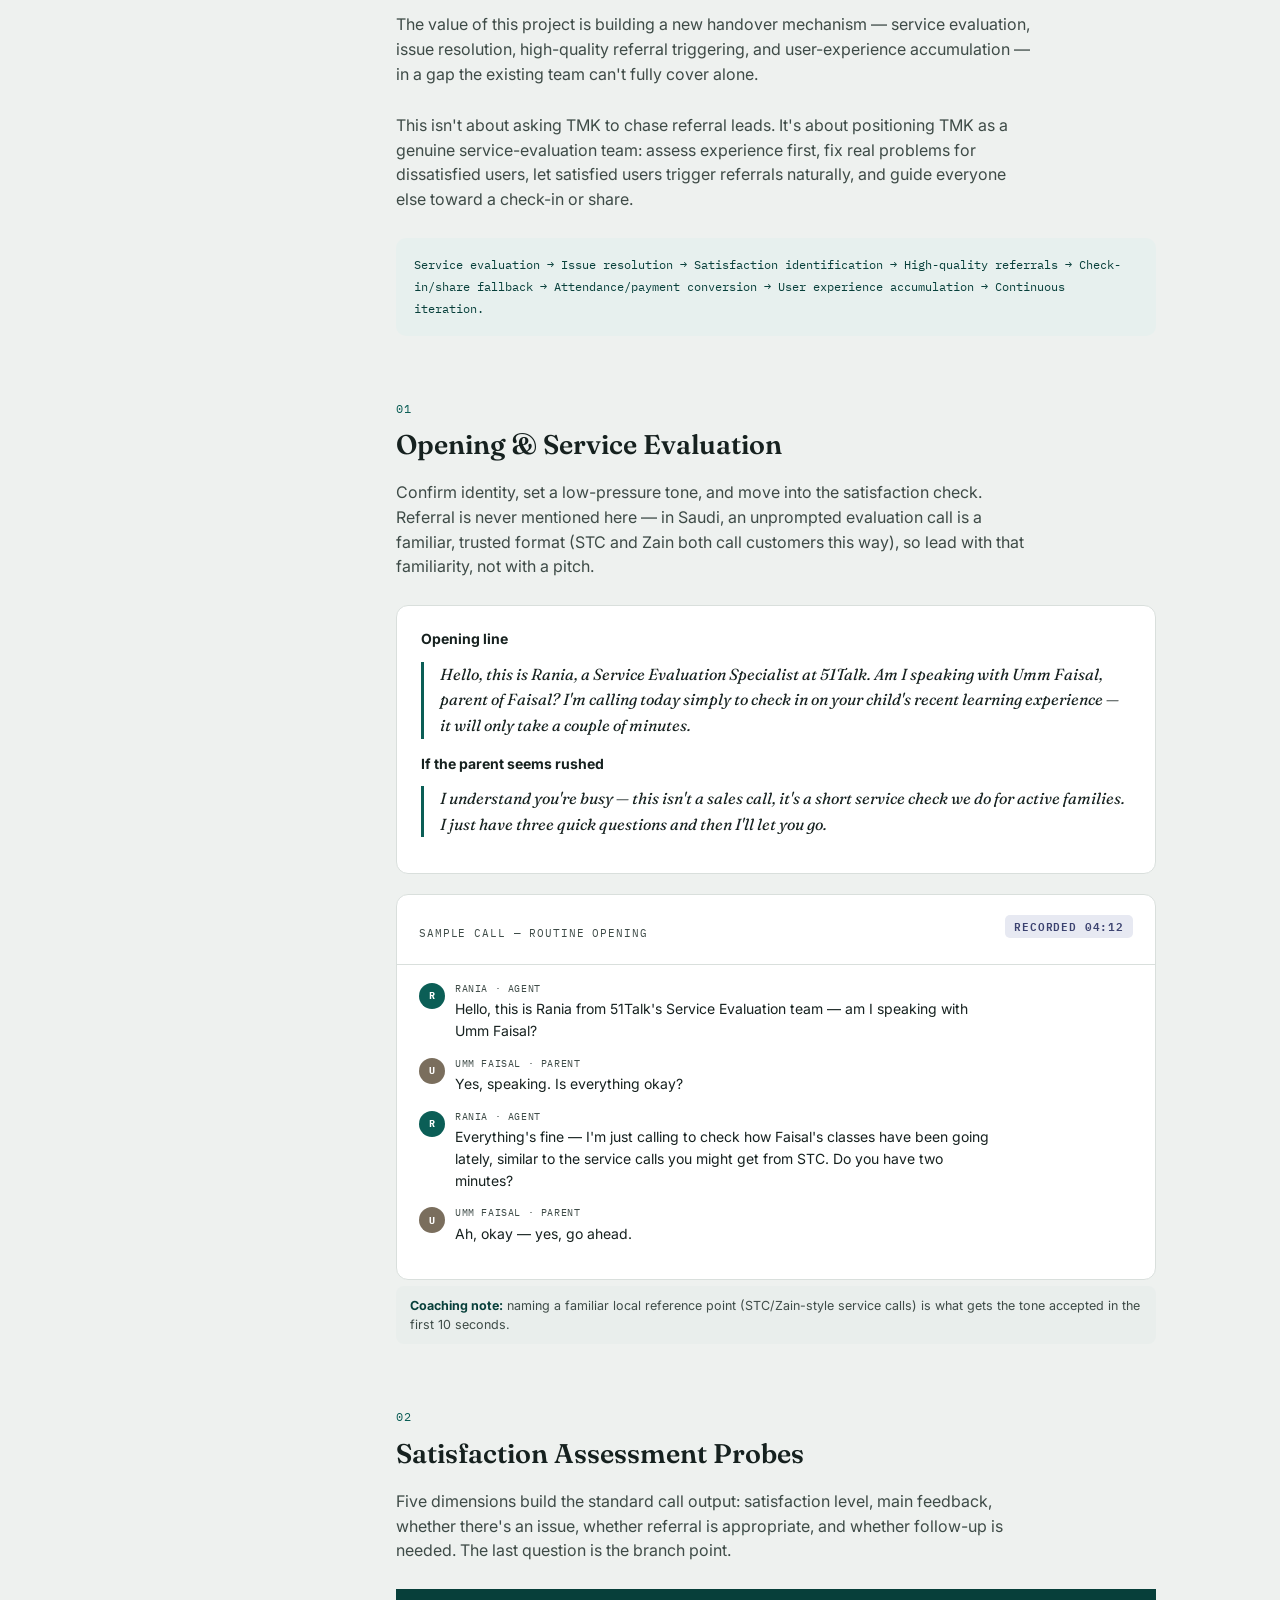
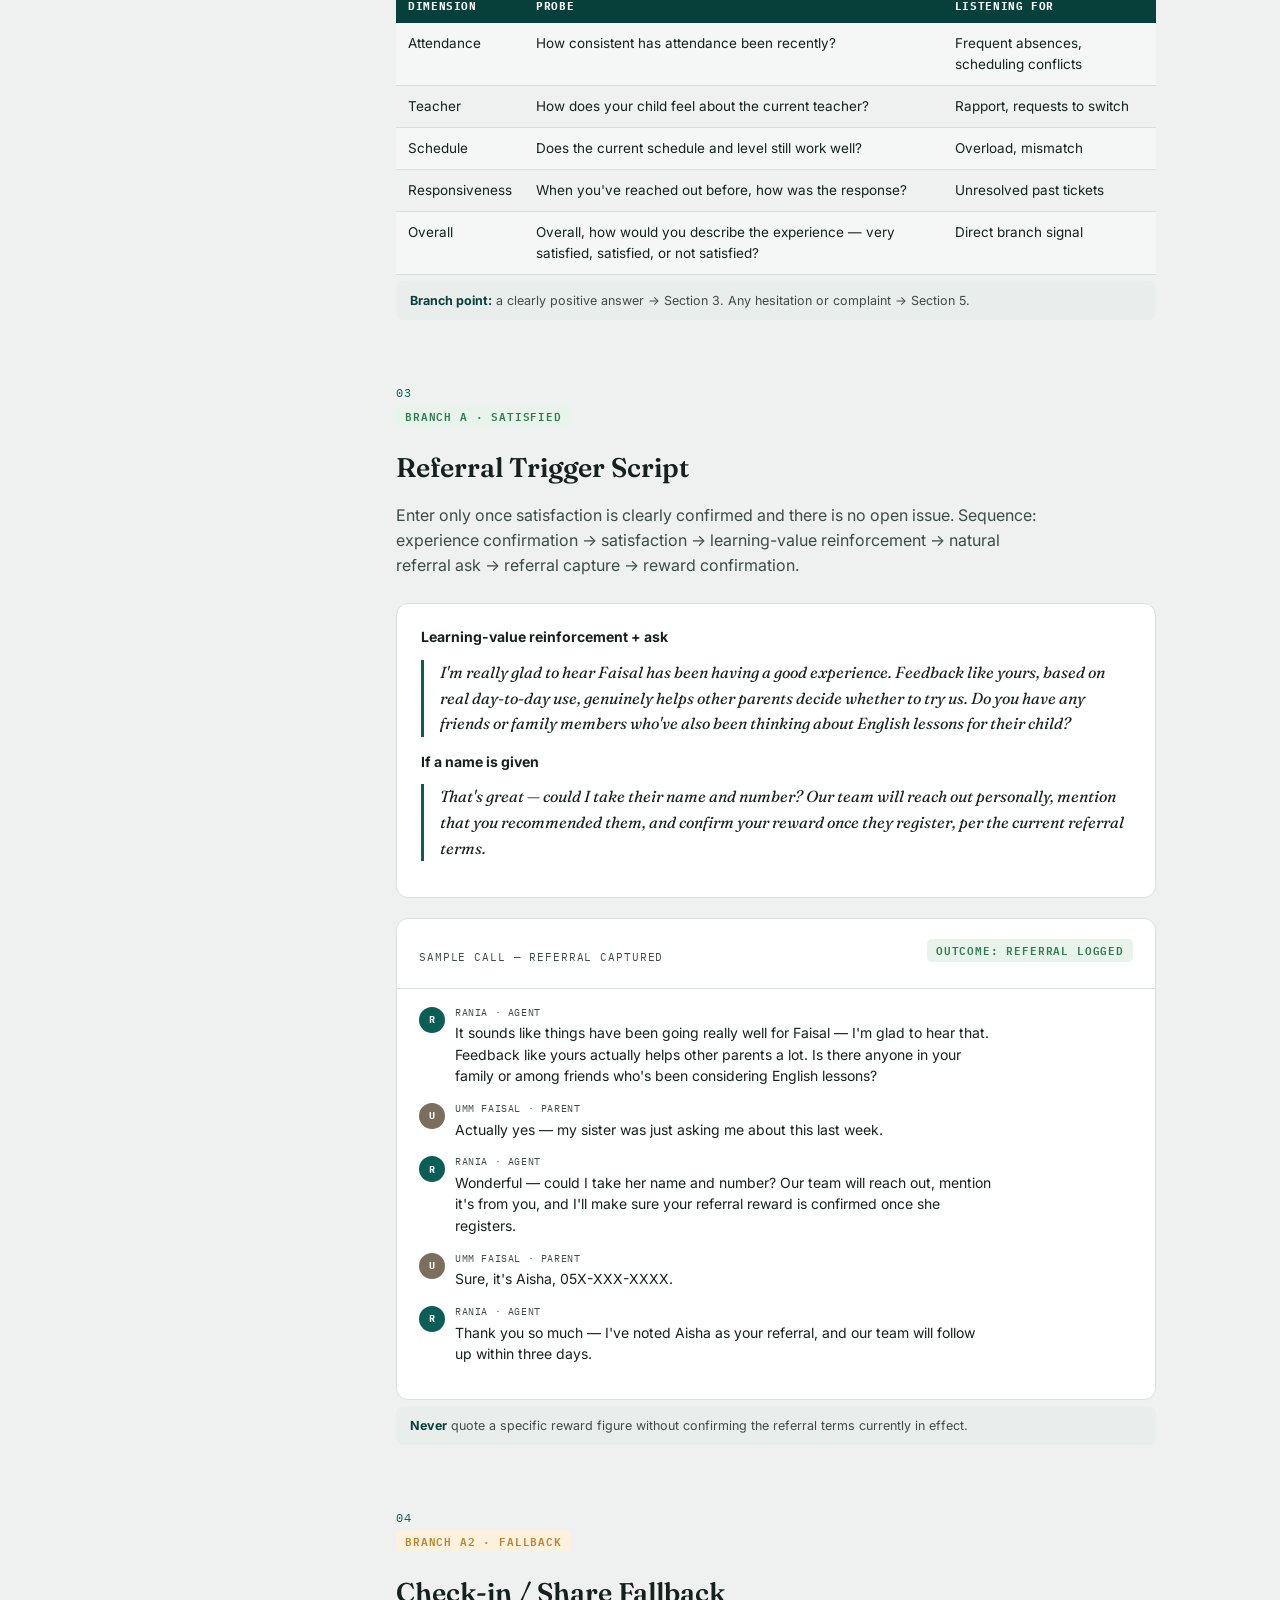
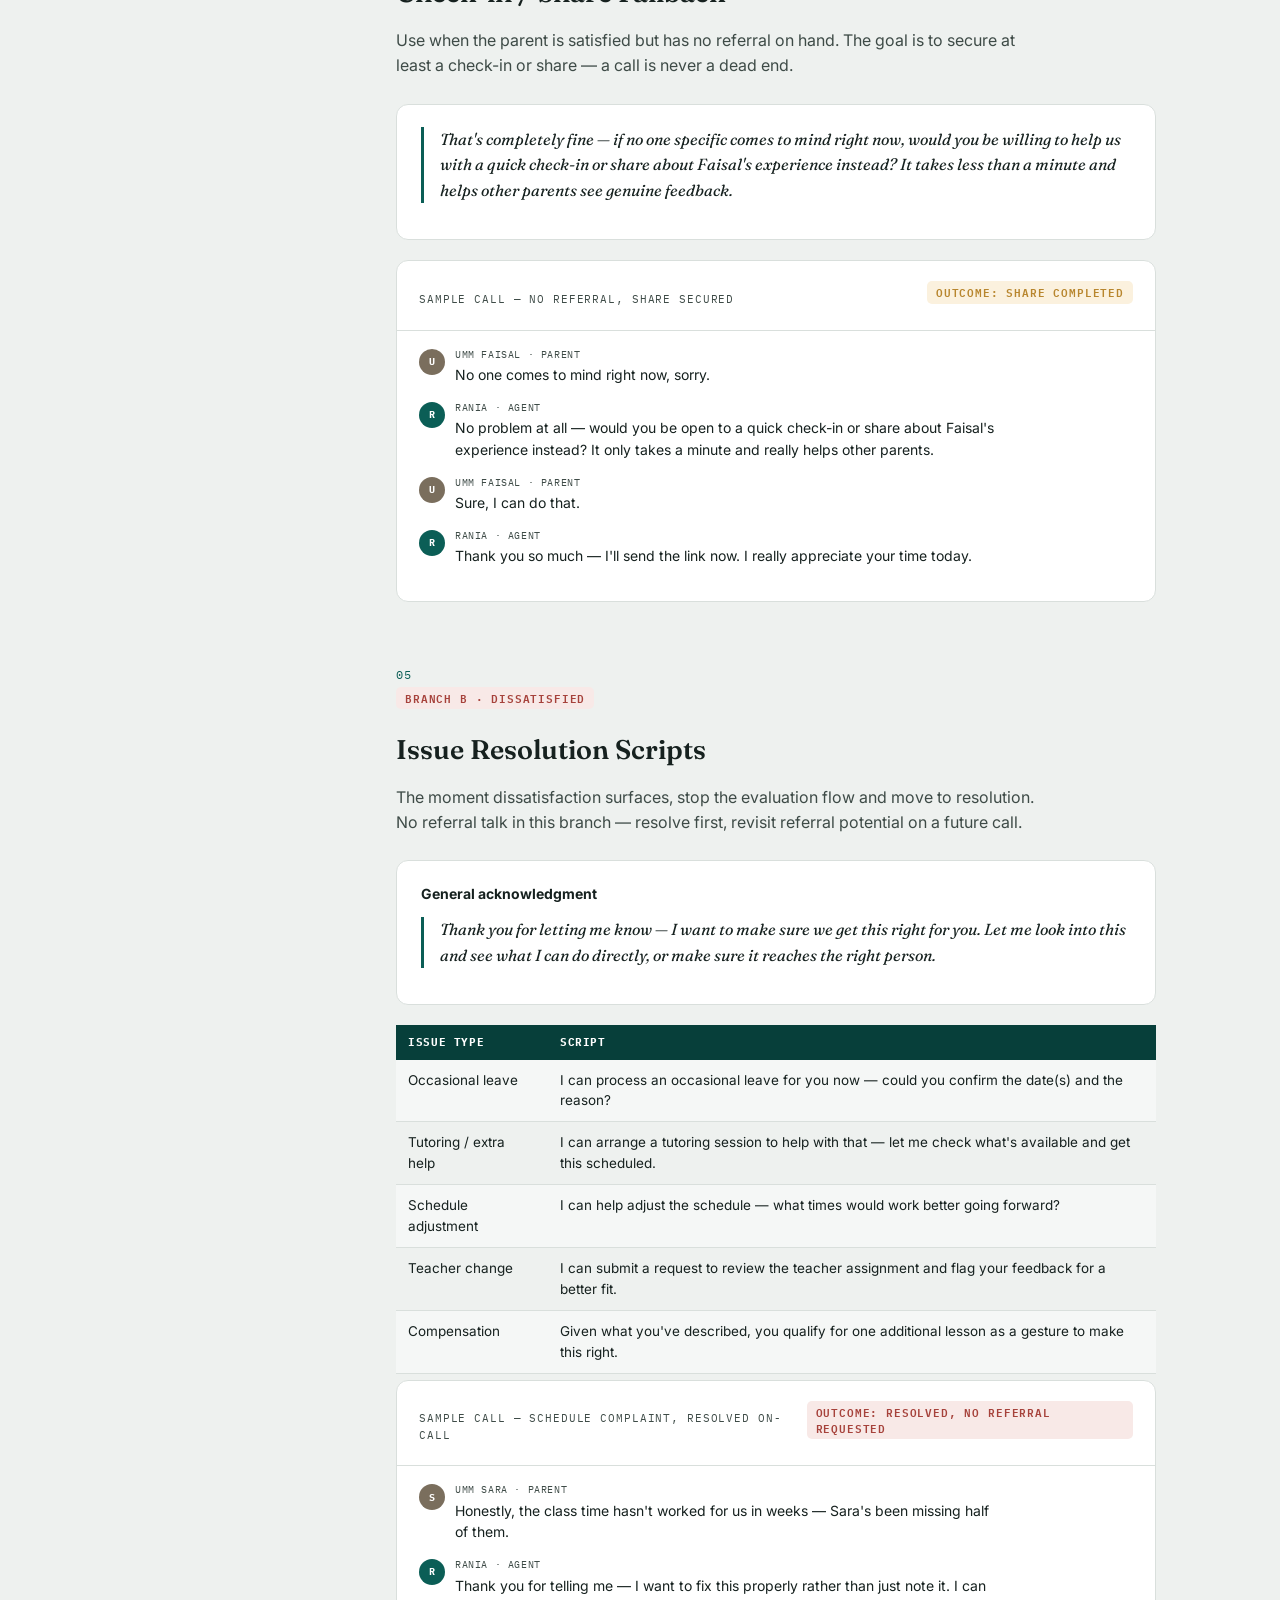
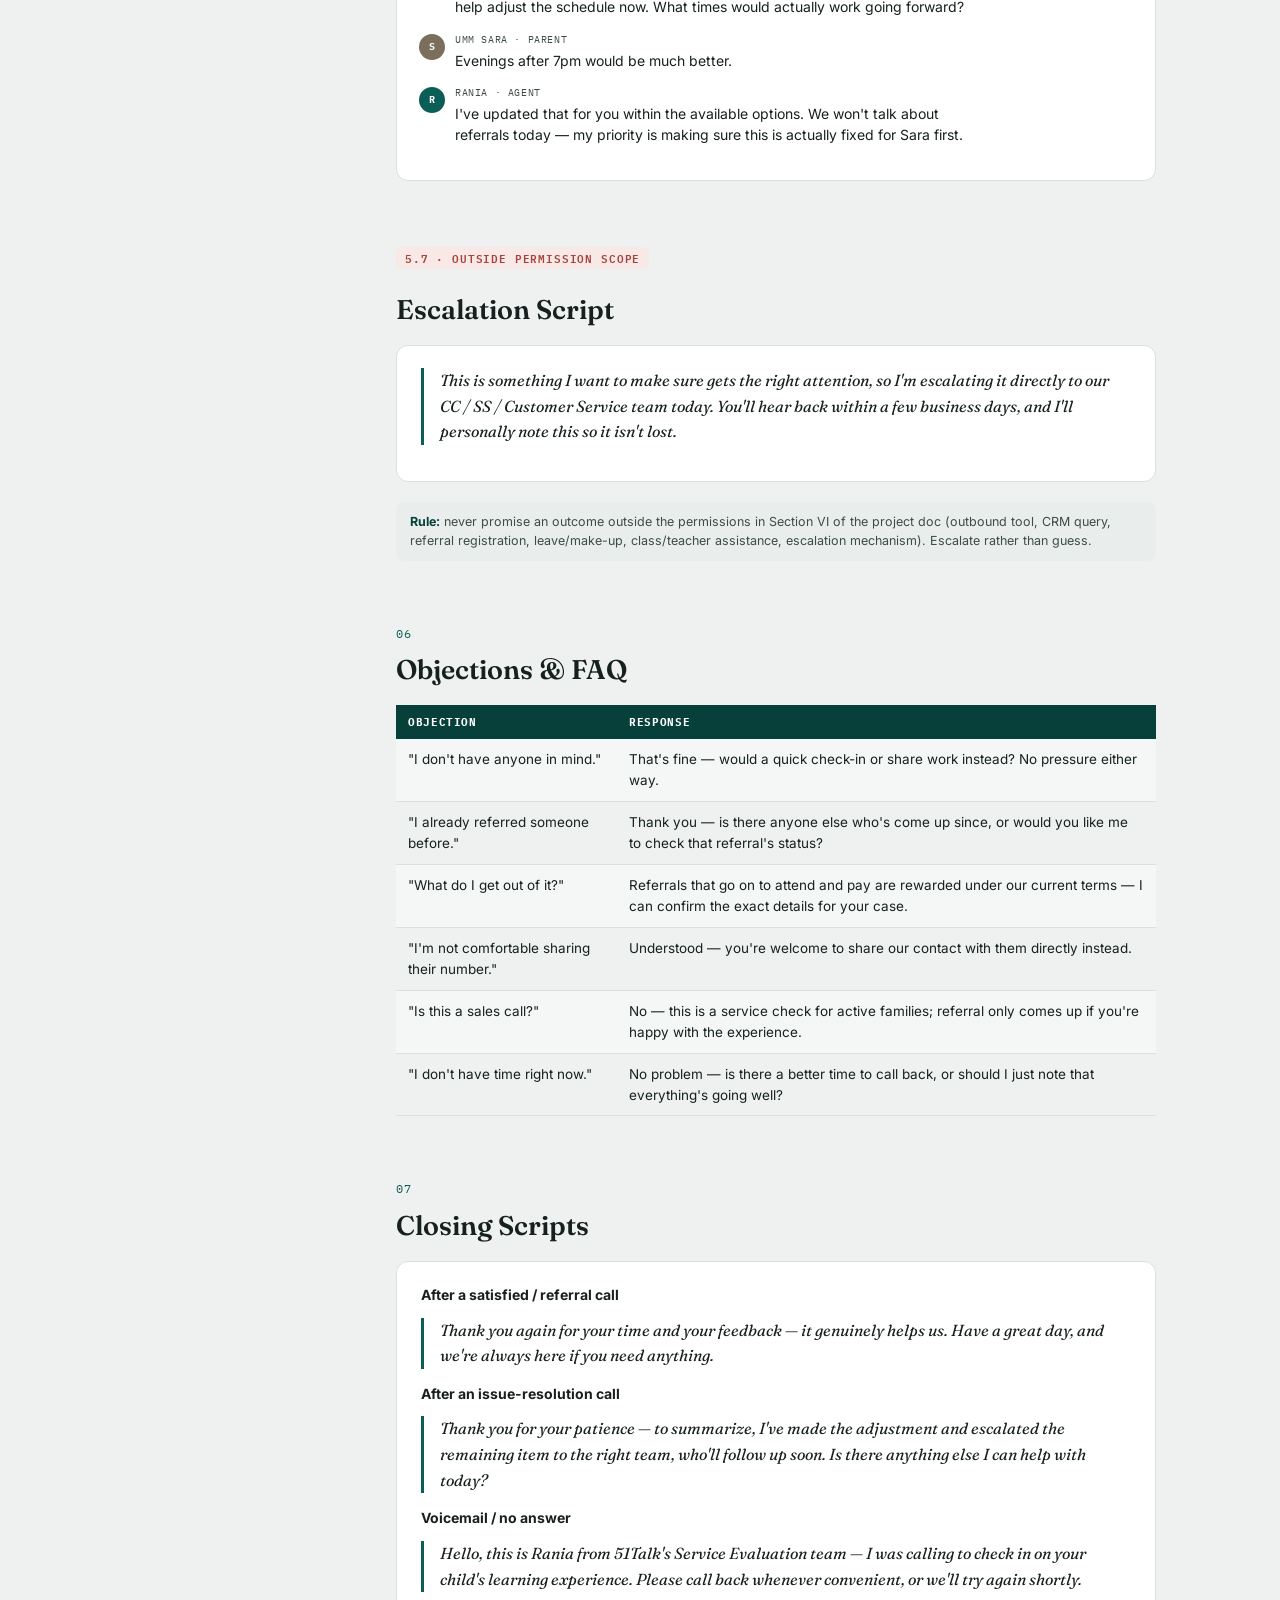
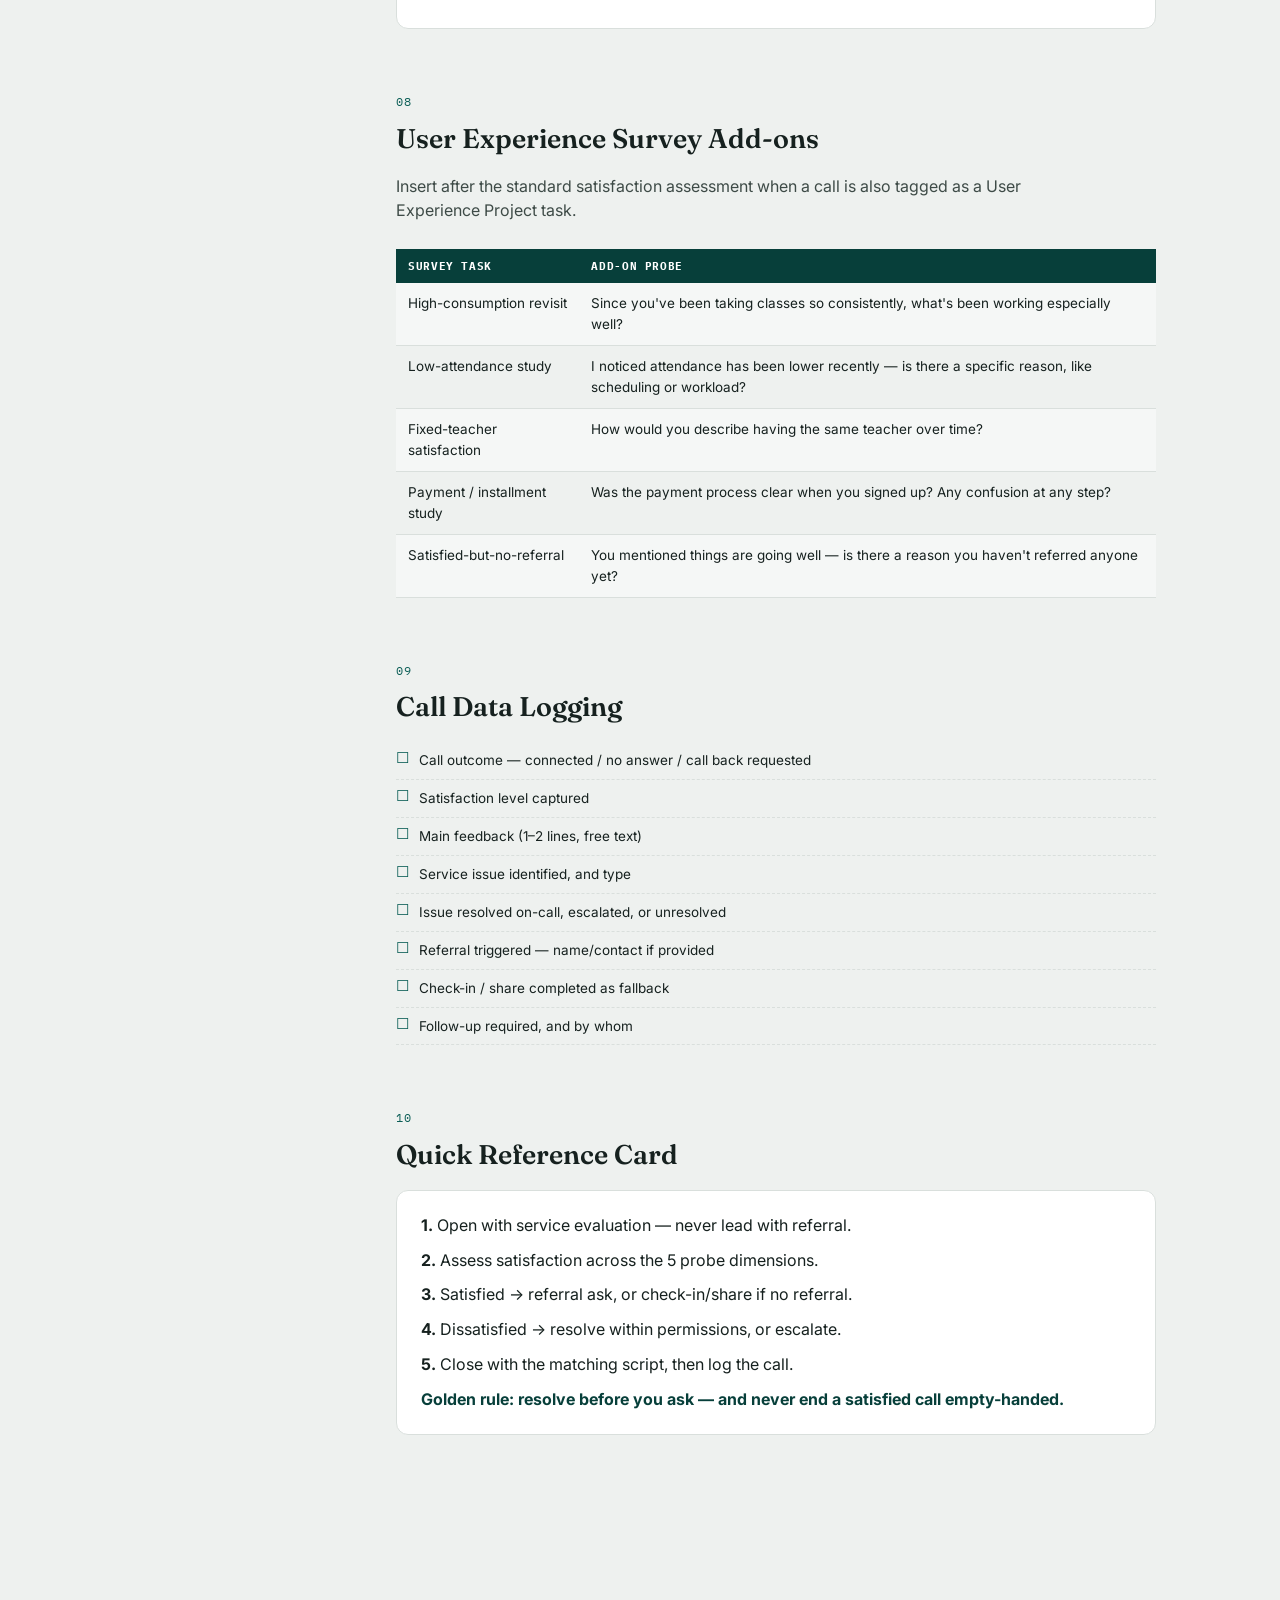
==== commit 2a942000: "Add income opportunity item to TMK referral section Added a new list item explaining the income oppo" ====
--- a/TMK_Referral_Knowledge_Book.html
+++ b/TMK_Referral_Knowledge_Book.html
@@ -418,7 +418,9 @@
 <ul>
 <li data-ar="لأن الفريق يفهم منتجات 51Talk وتجربة العملاء.">The team already understands 51Talk products and customers.</li>
 <li data-ar="لأنه يمكن إطلاق المشروع بسرعة دون إعادة بناء فريق جديد.">The project can launch quickly without creating a new team.</li>
-
+<li data-ar="يوفر المشروع فرصة لزيادة الدخل من خلال نظام الحوافز المرتبط بجودة الإحالات ونتائج المشروع.">
+The project creates an opportunity to earn additional income through the incentive program tied to high-quality referrals and project performance.
+</li>
 </ul>
 </div>
 <div class="card">
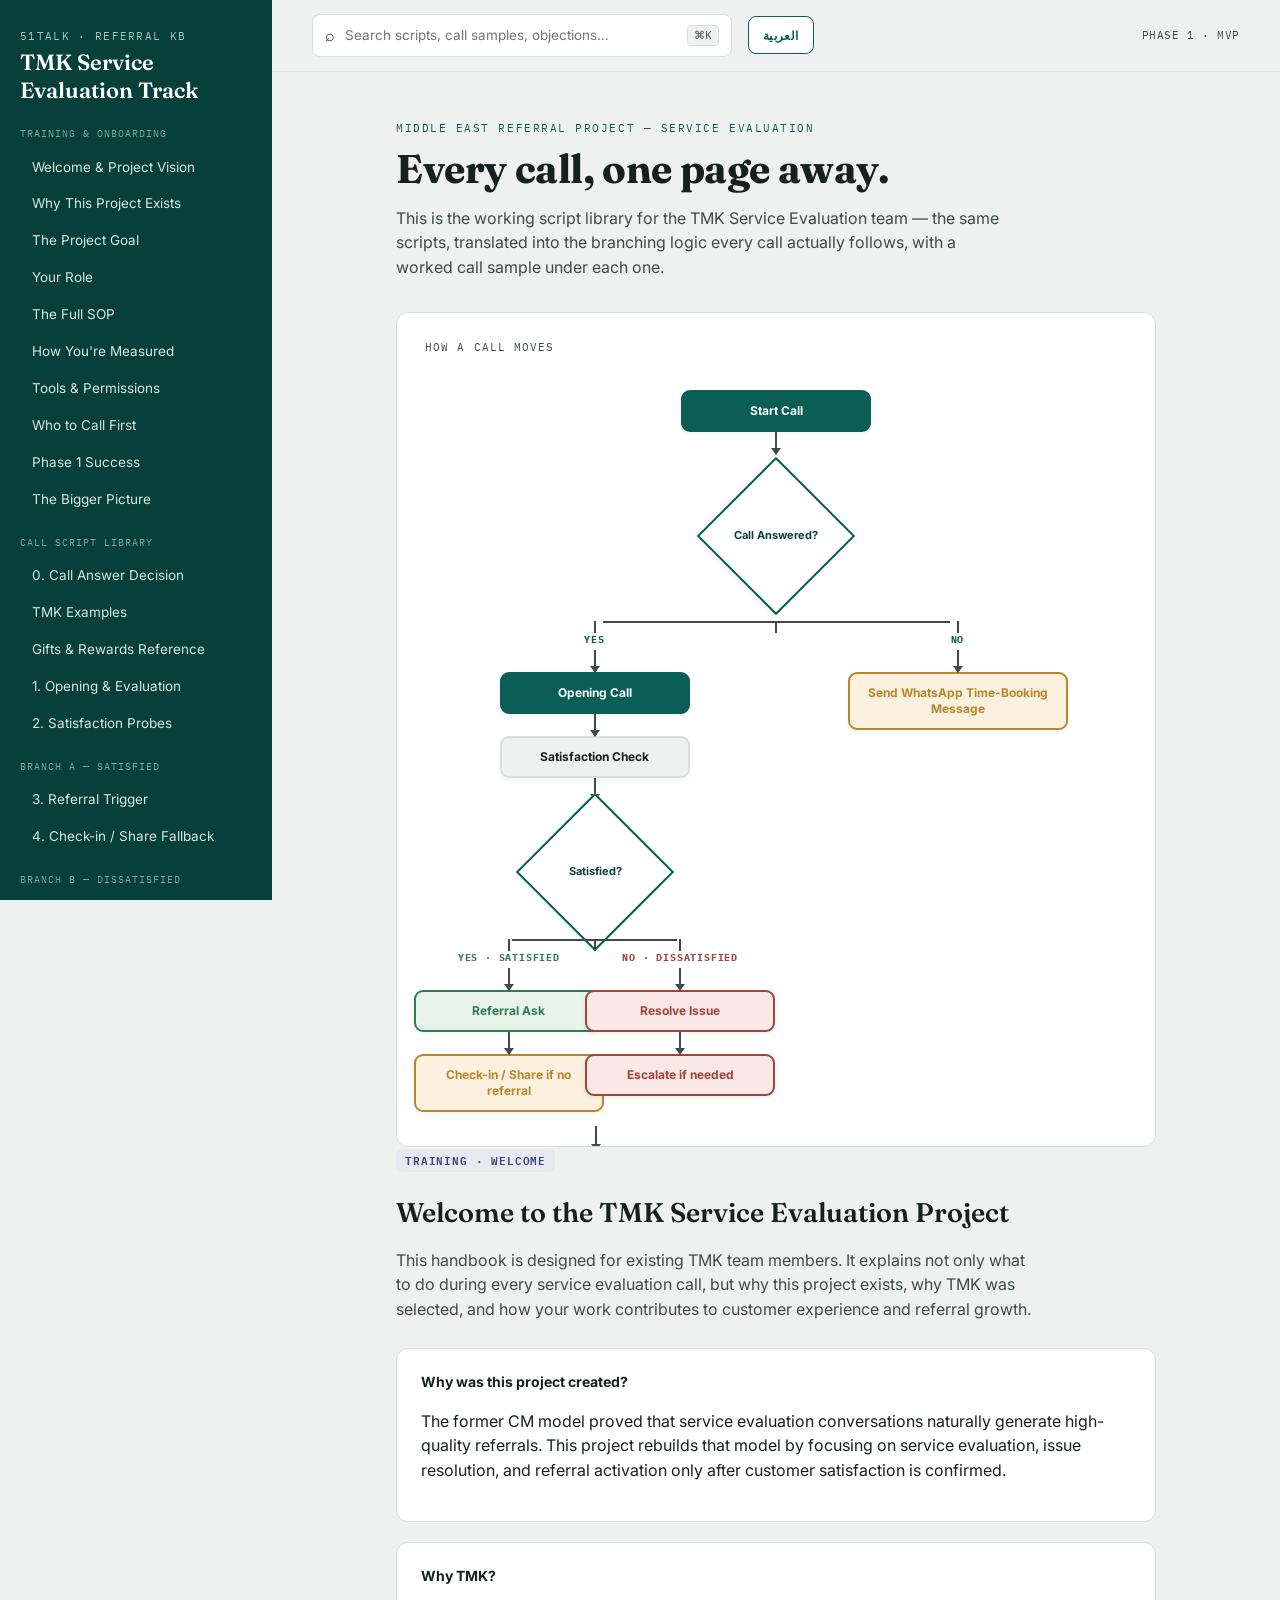
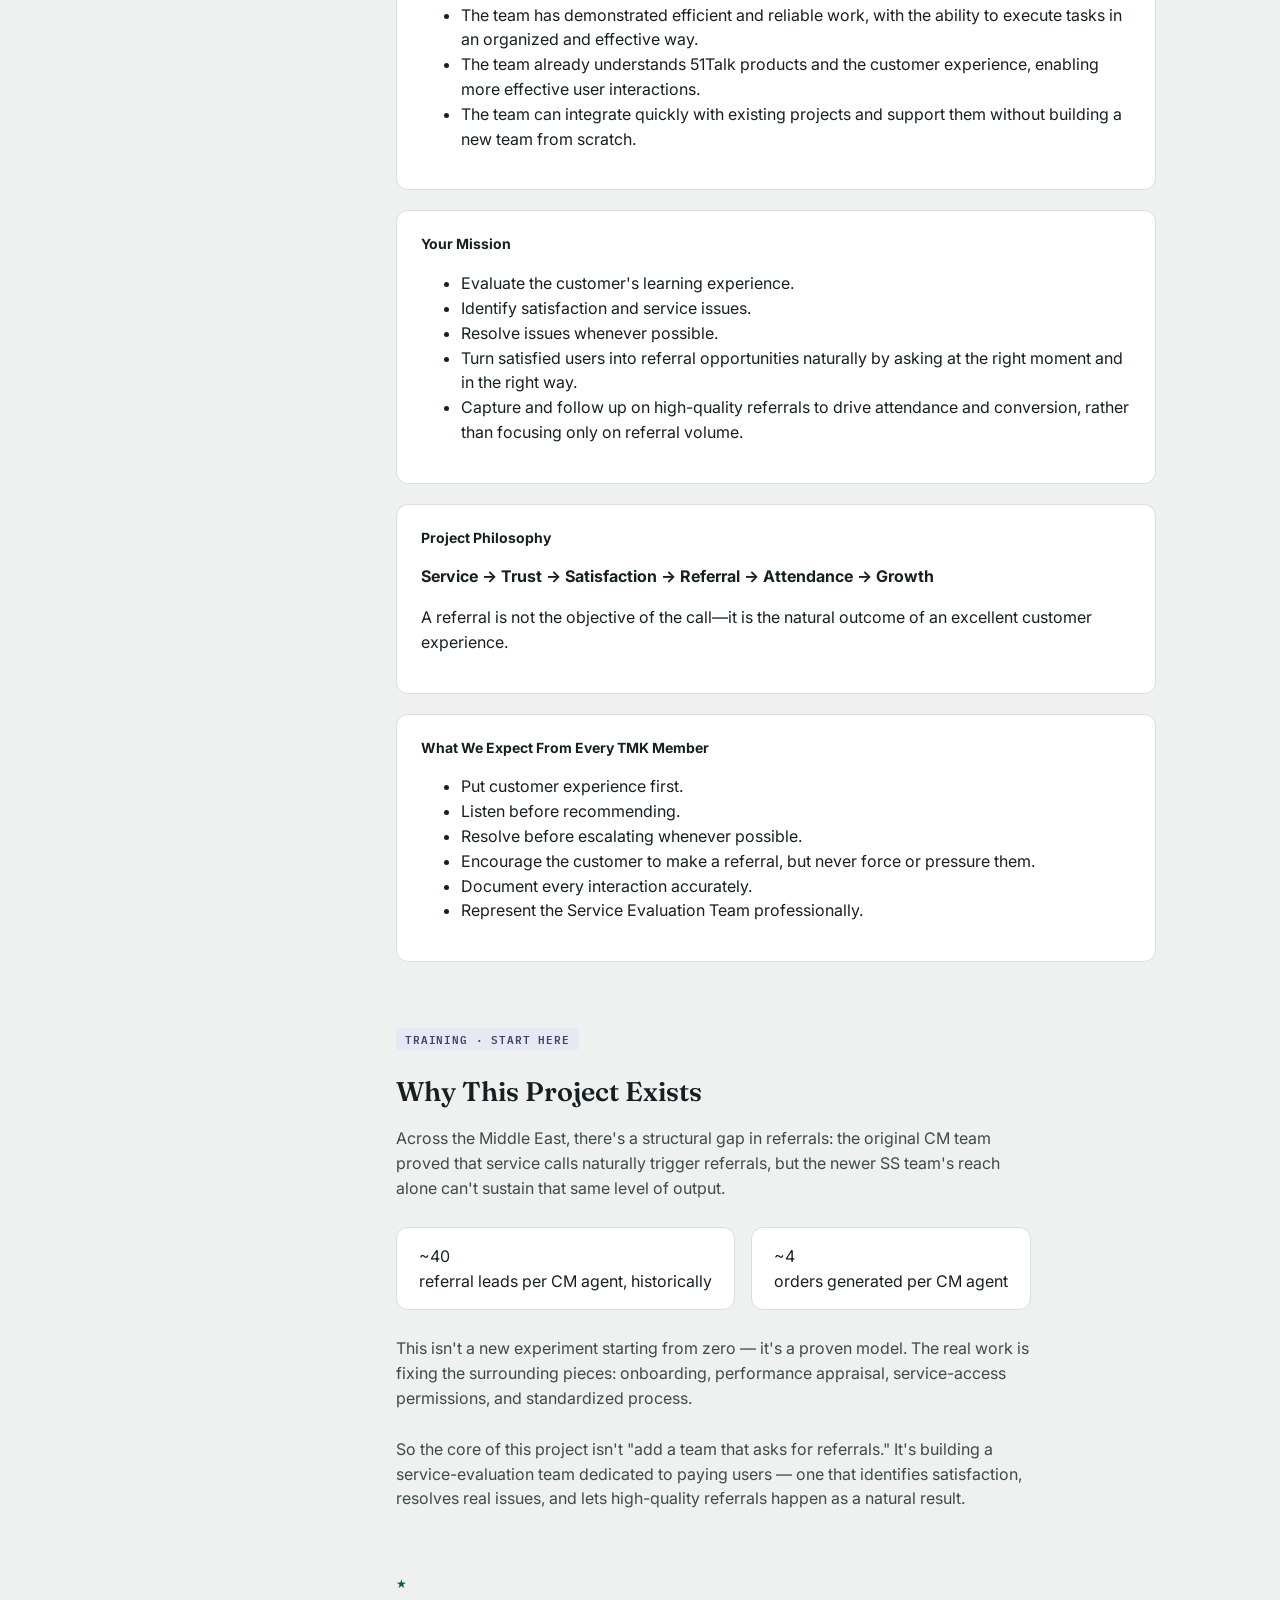
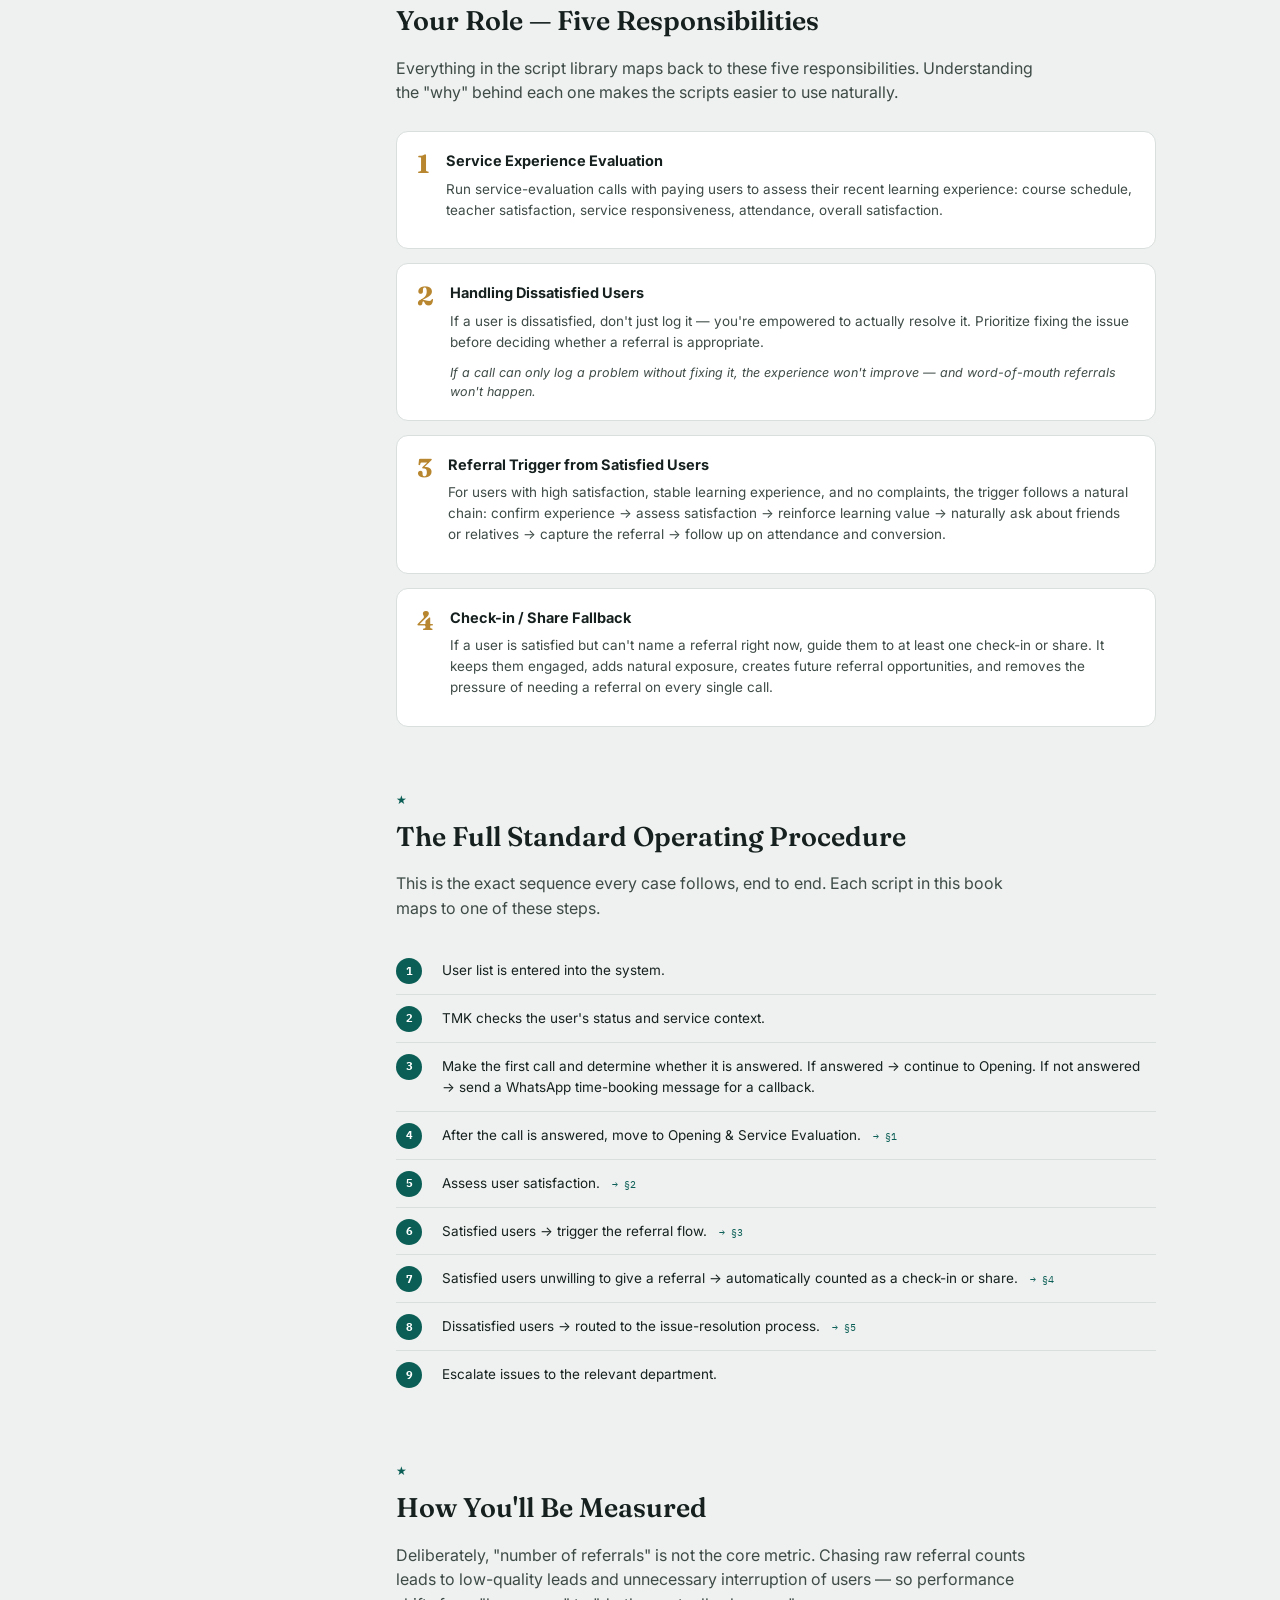
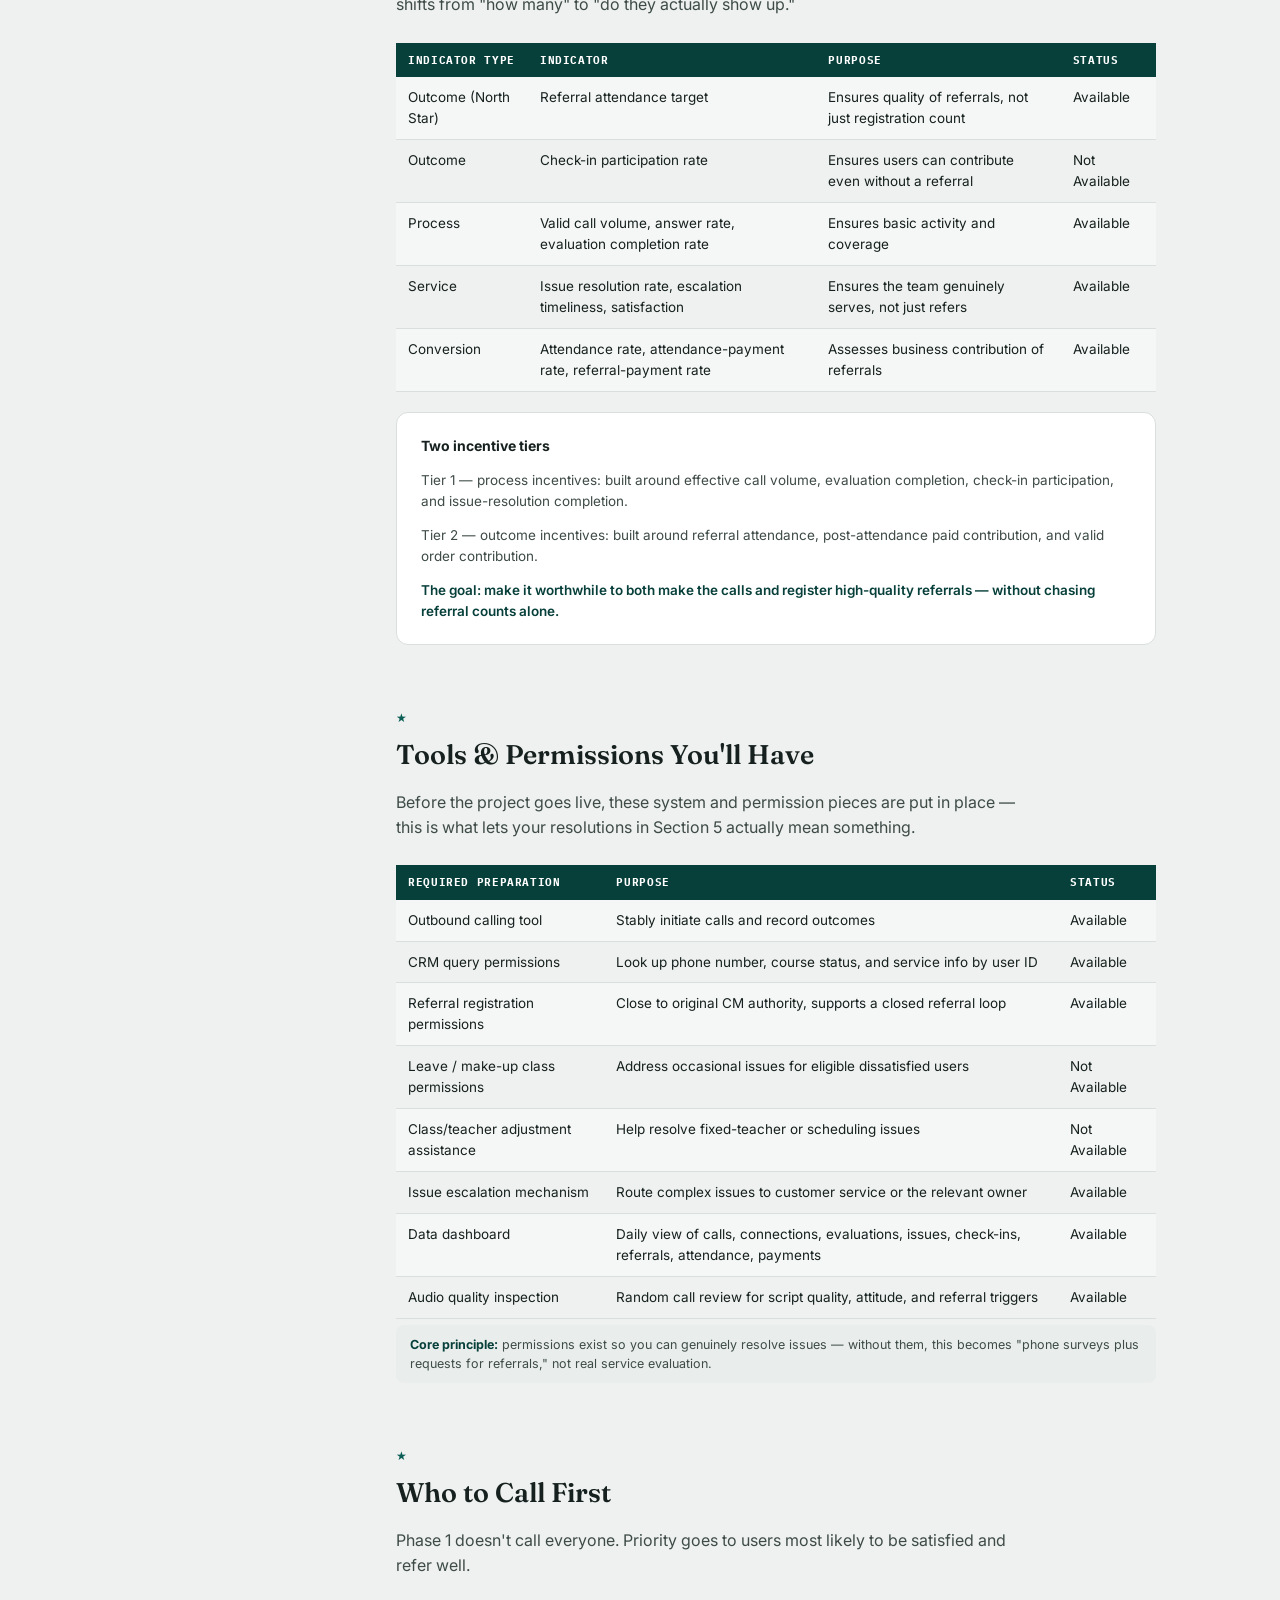
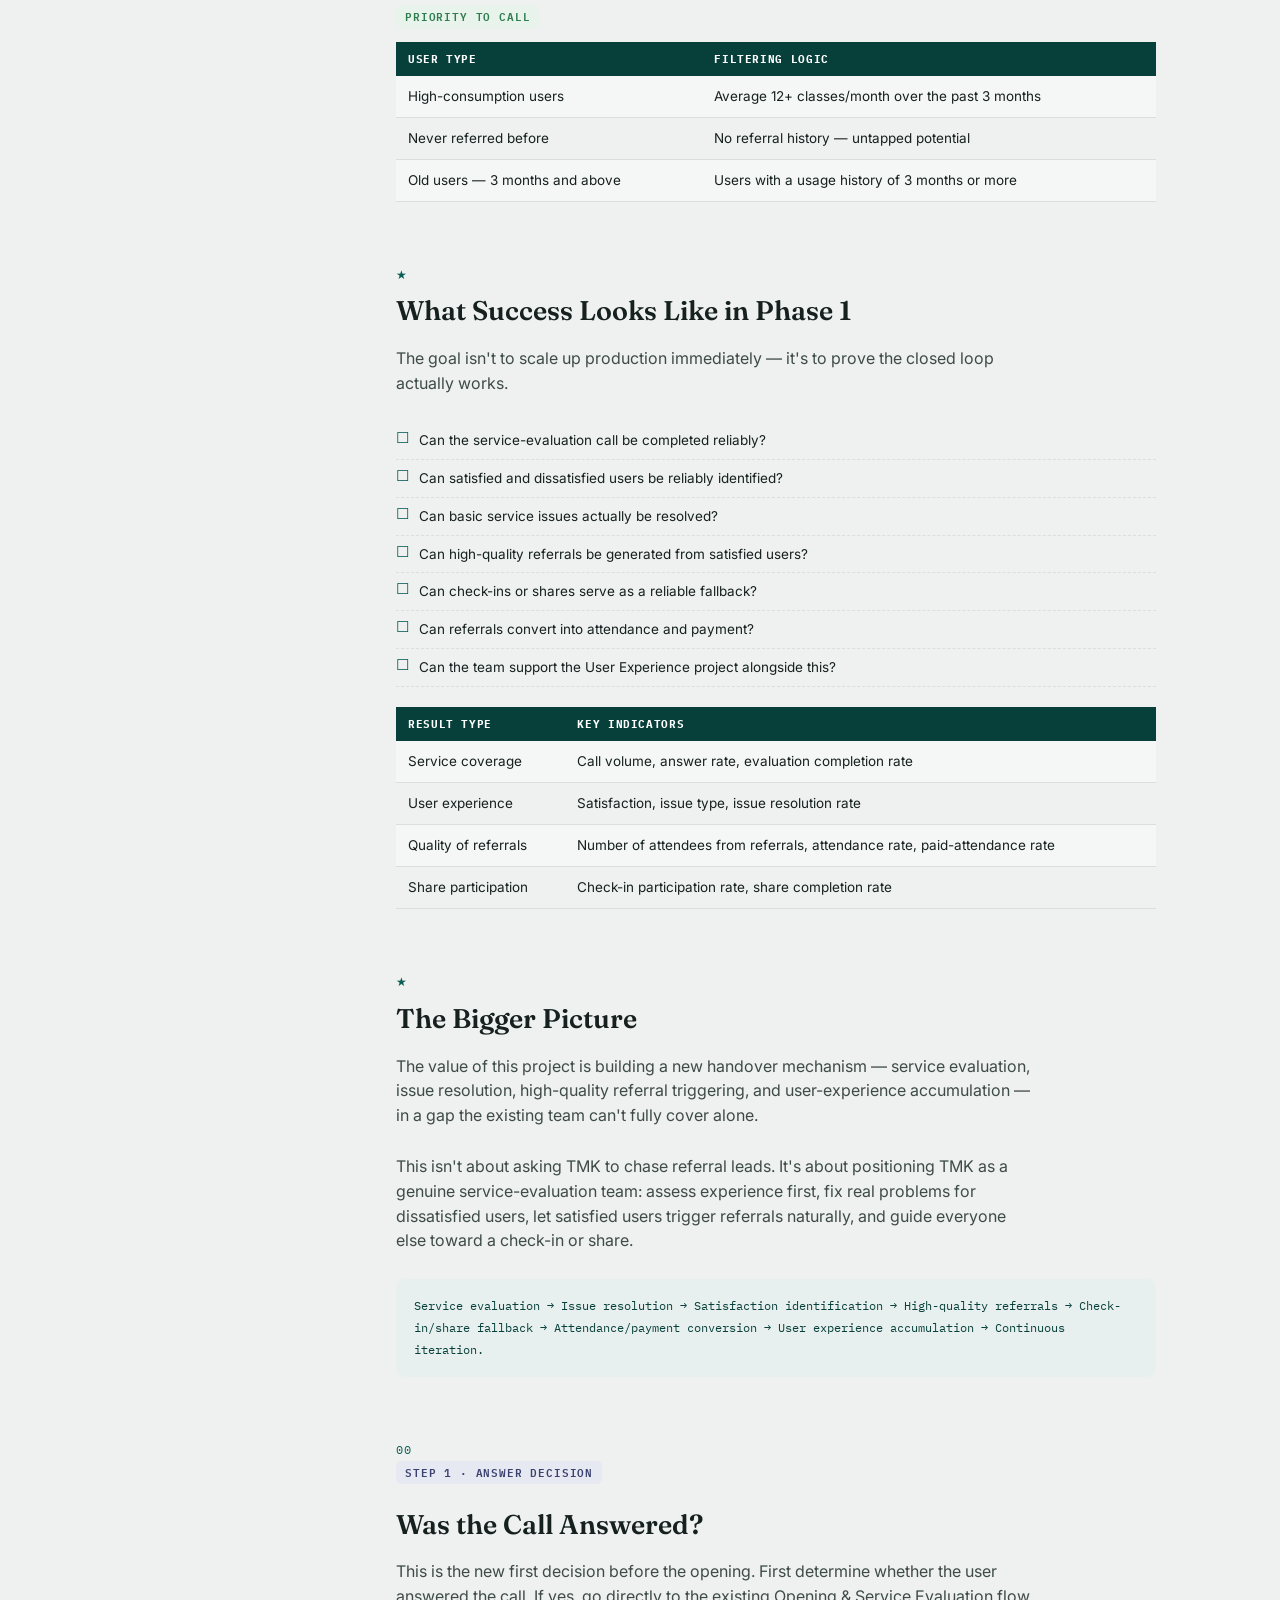
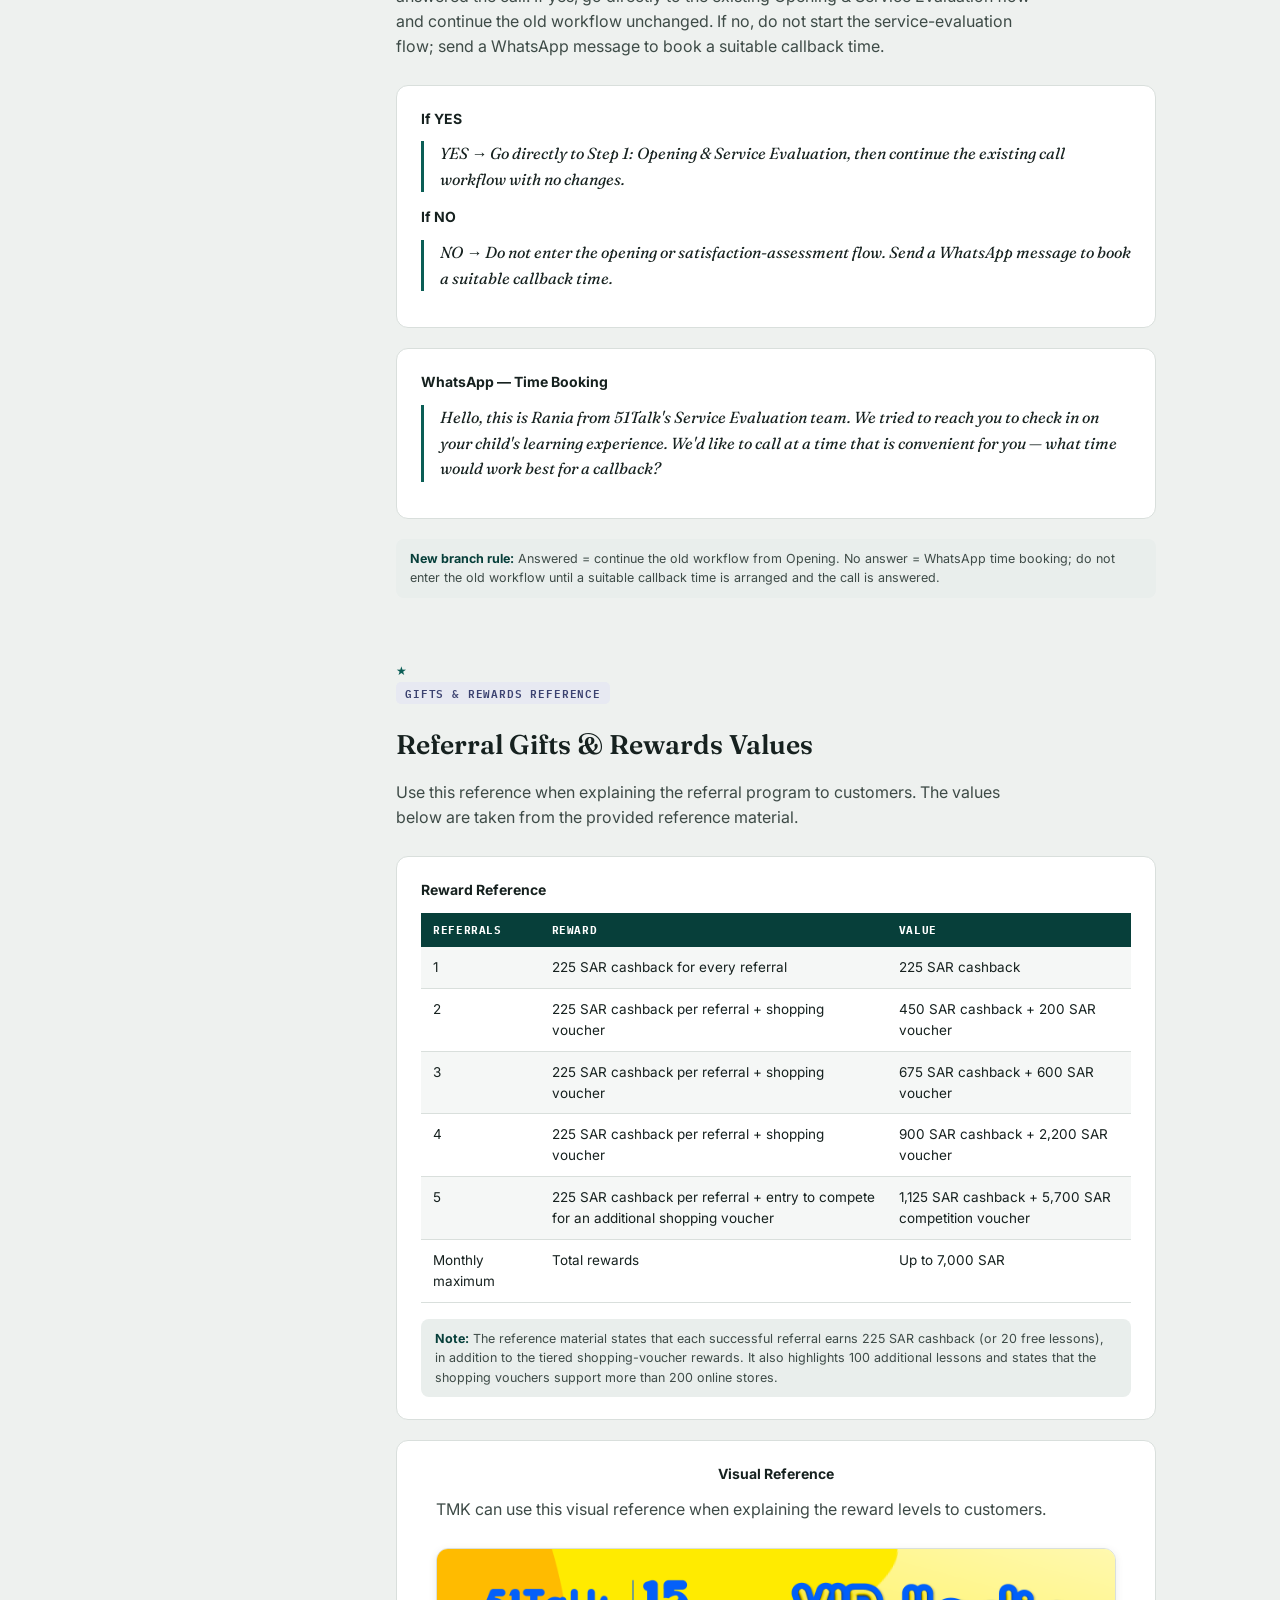
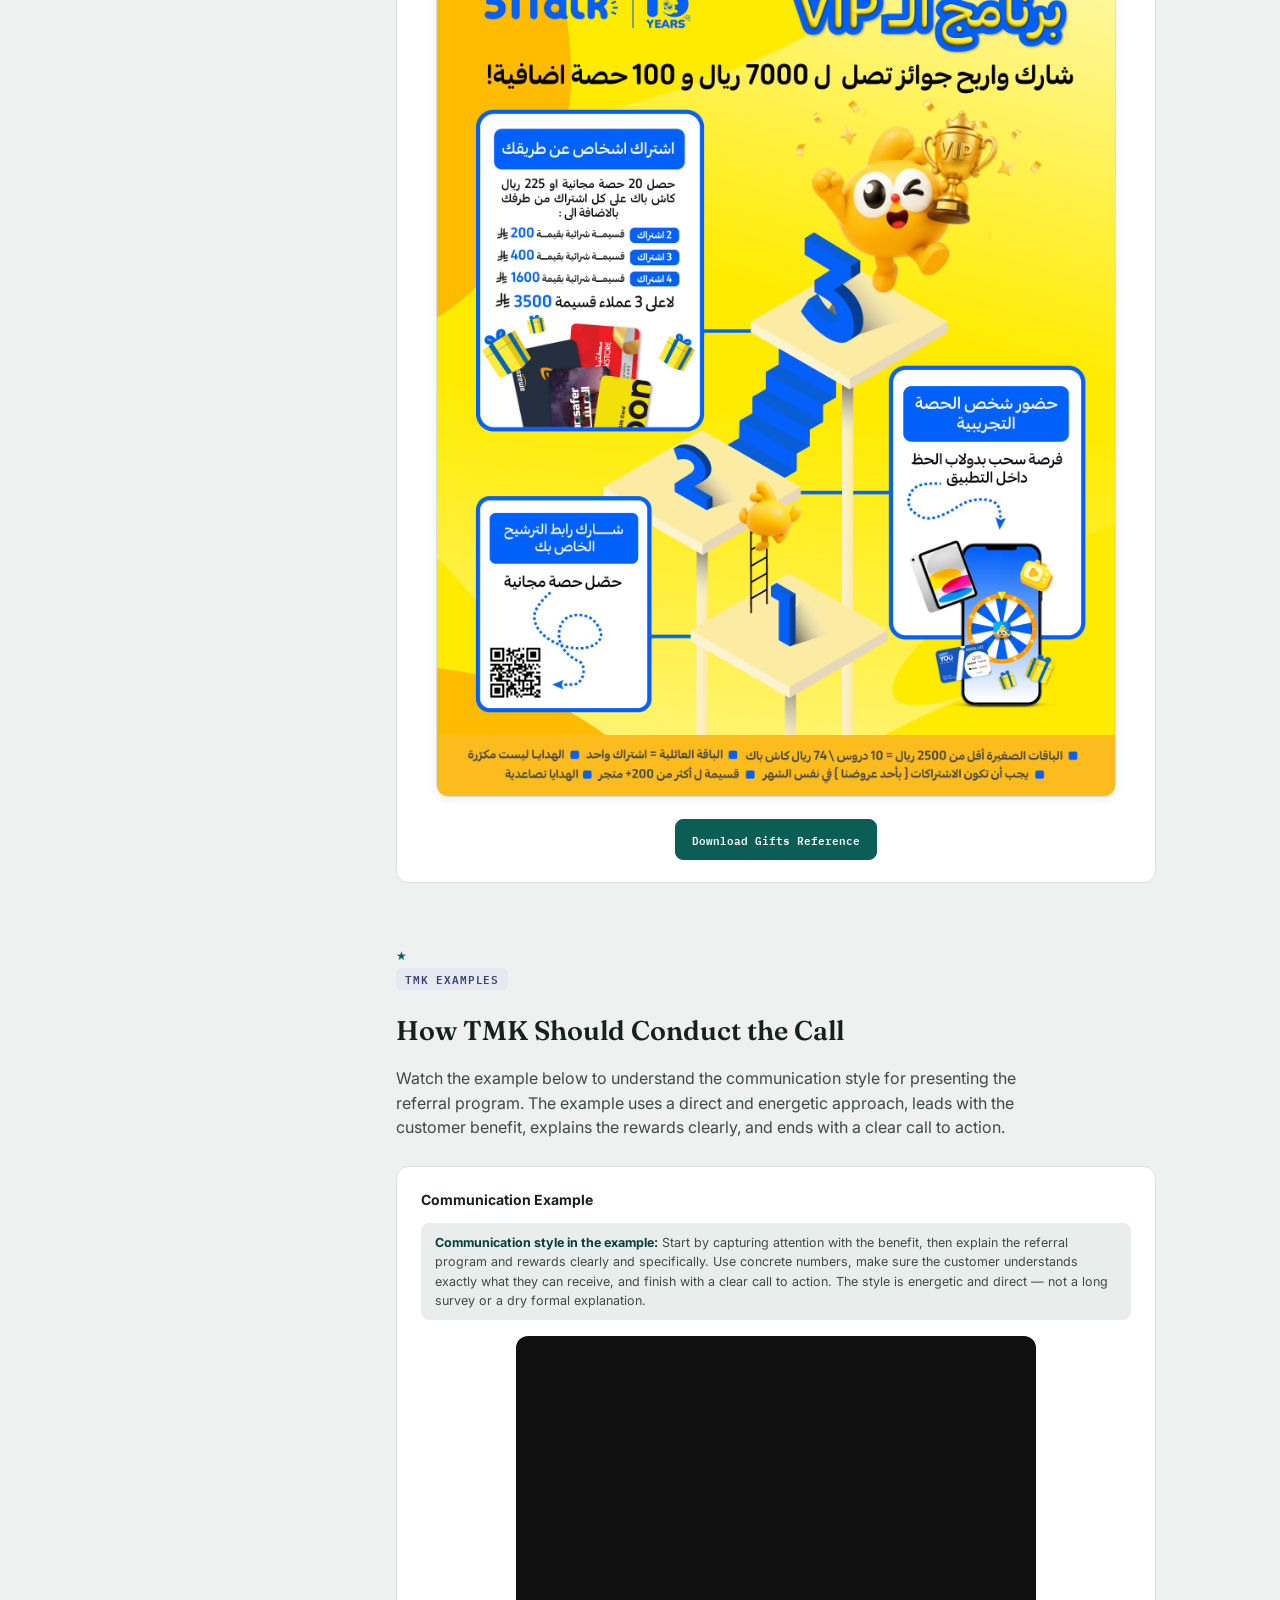
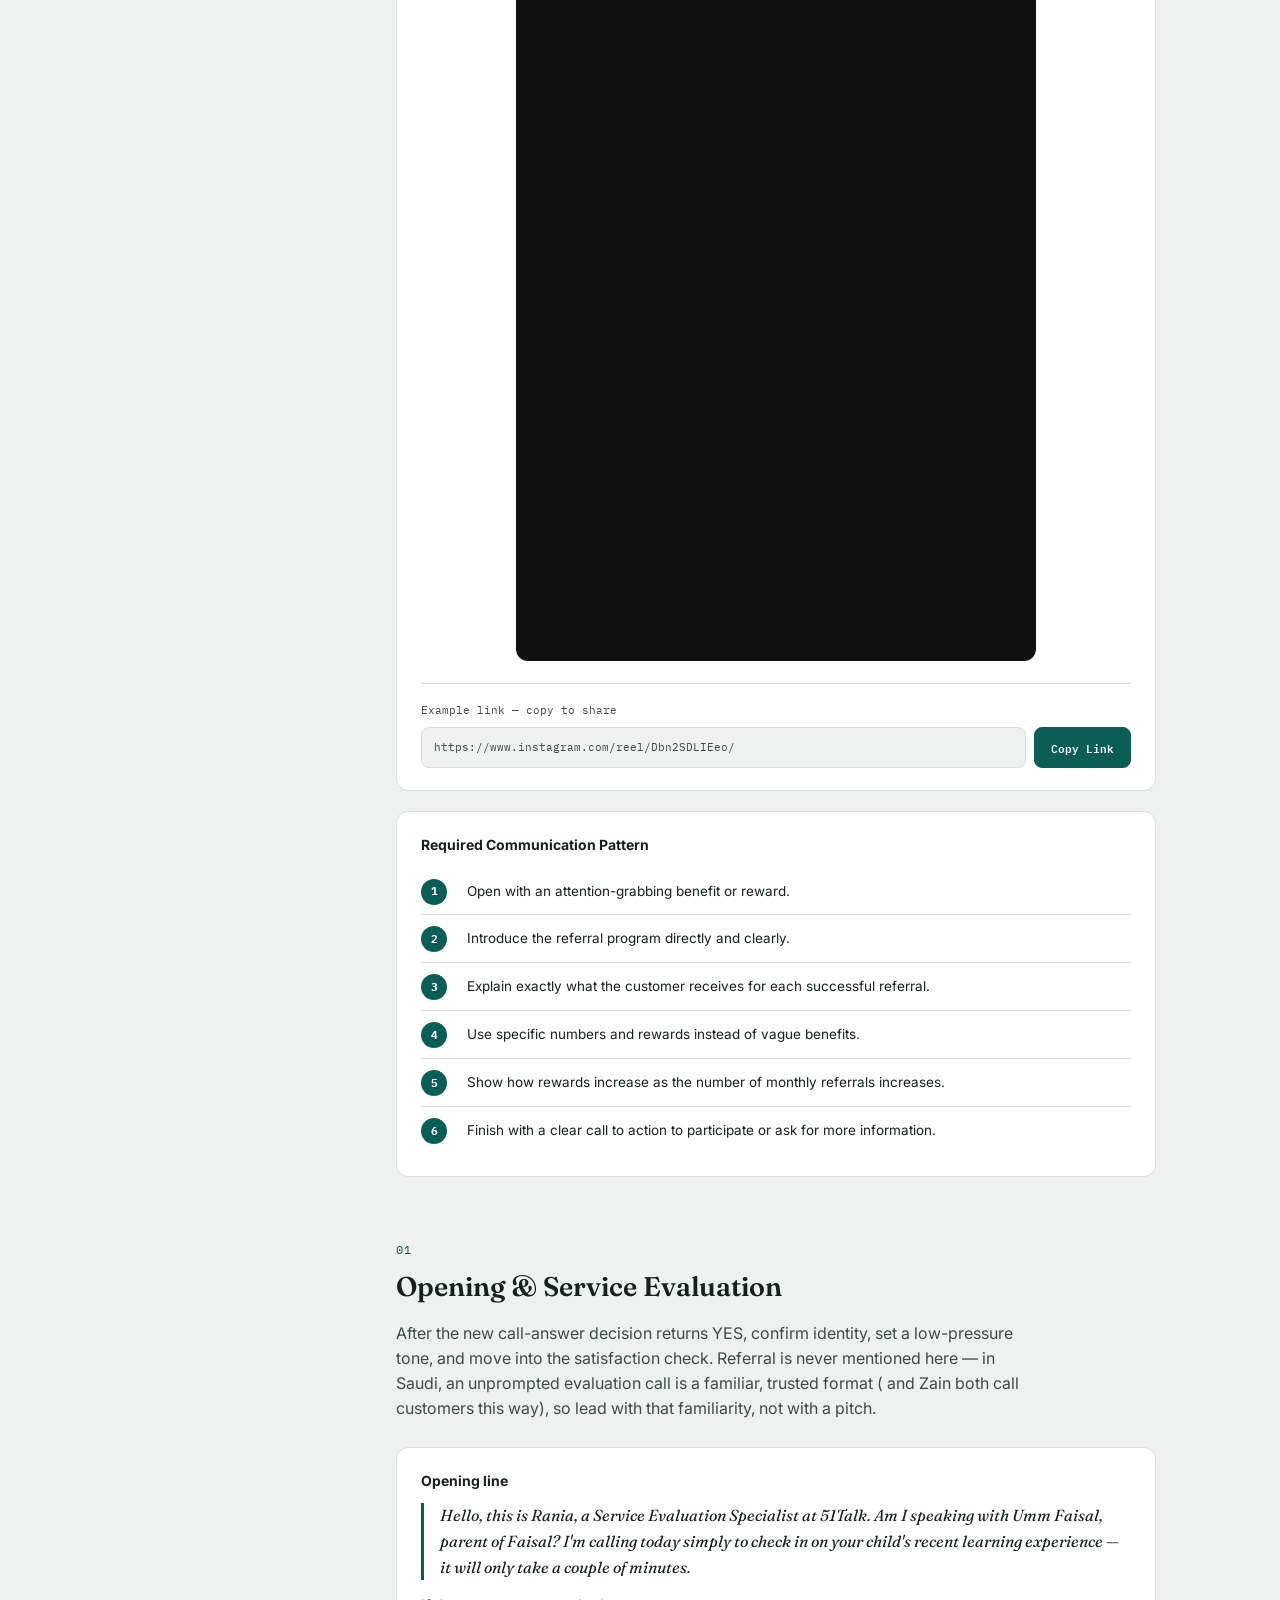
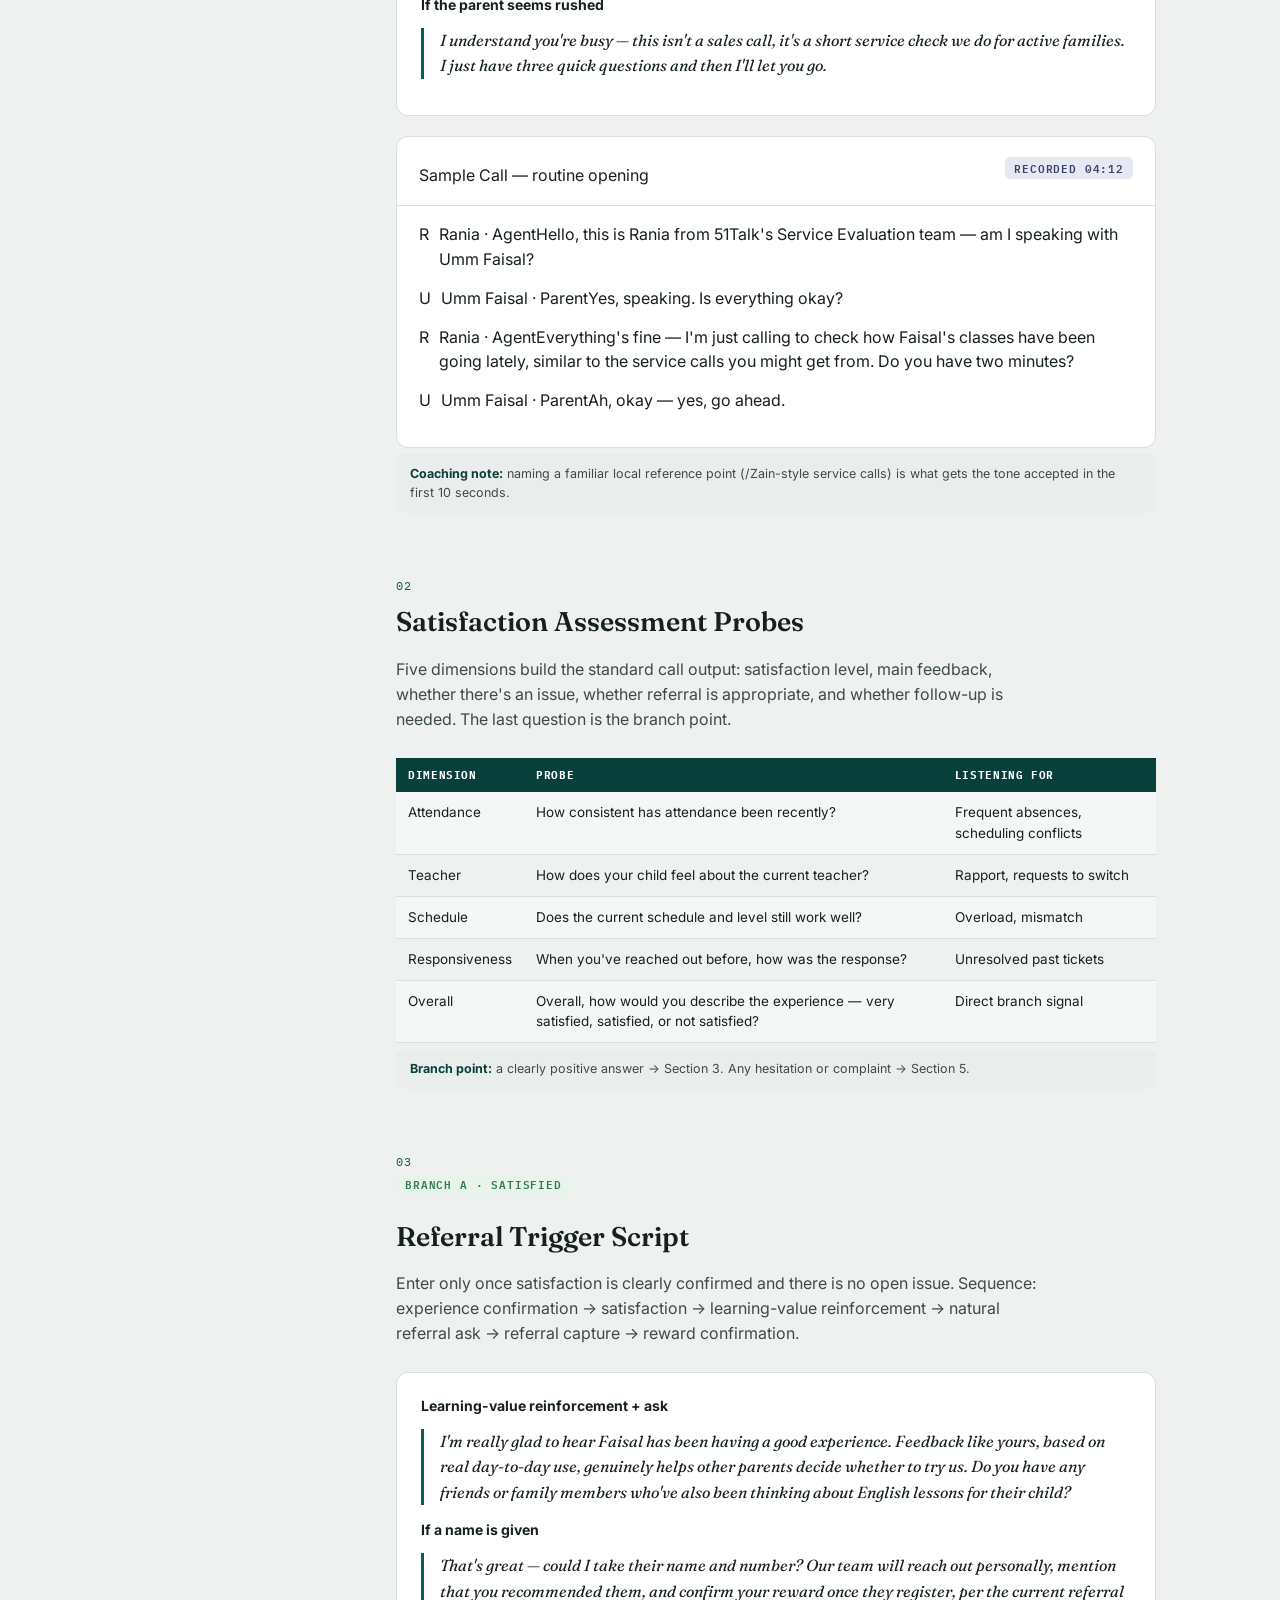
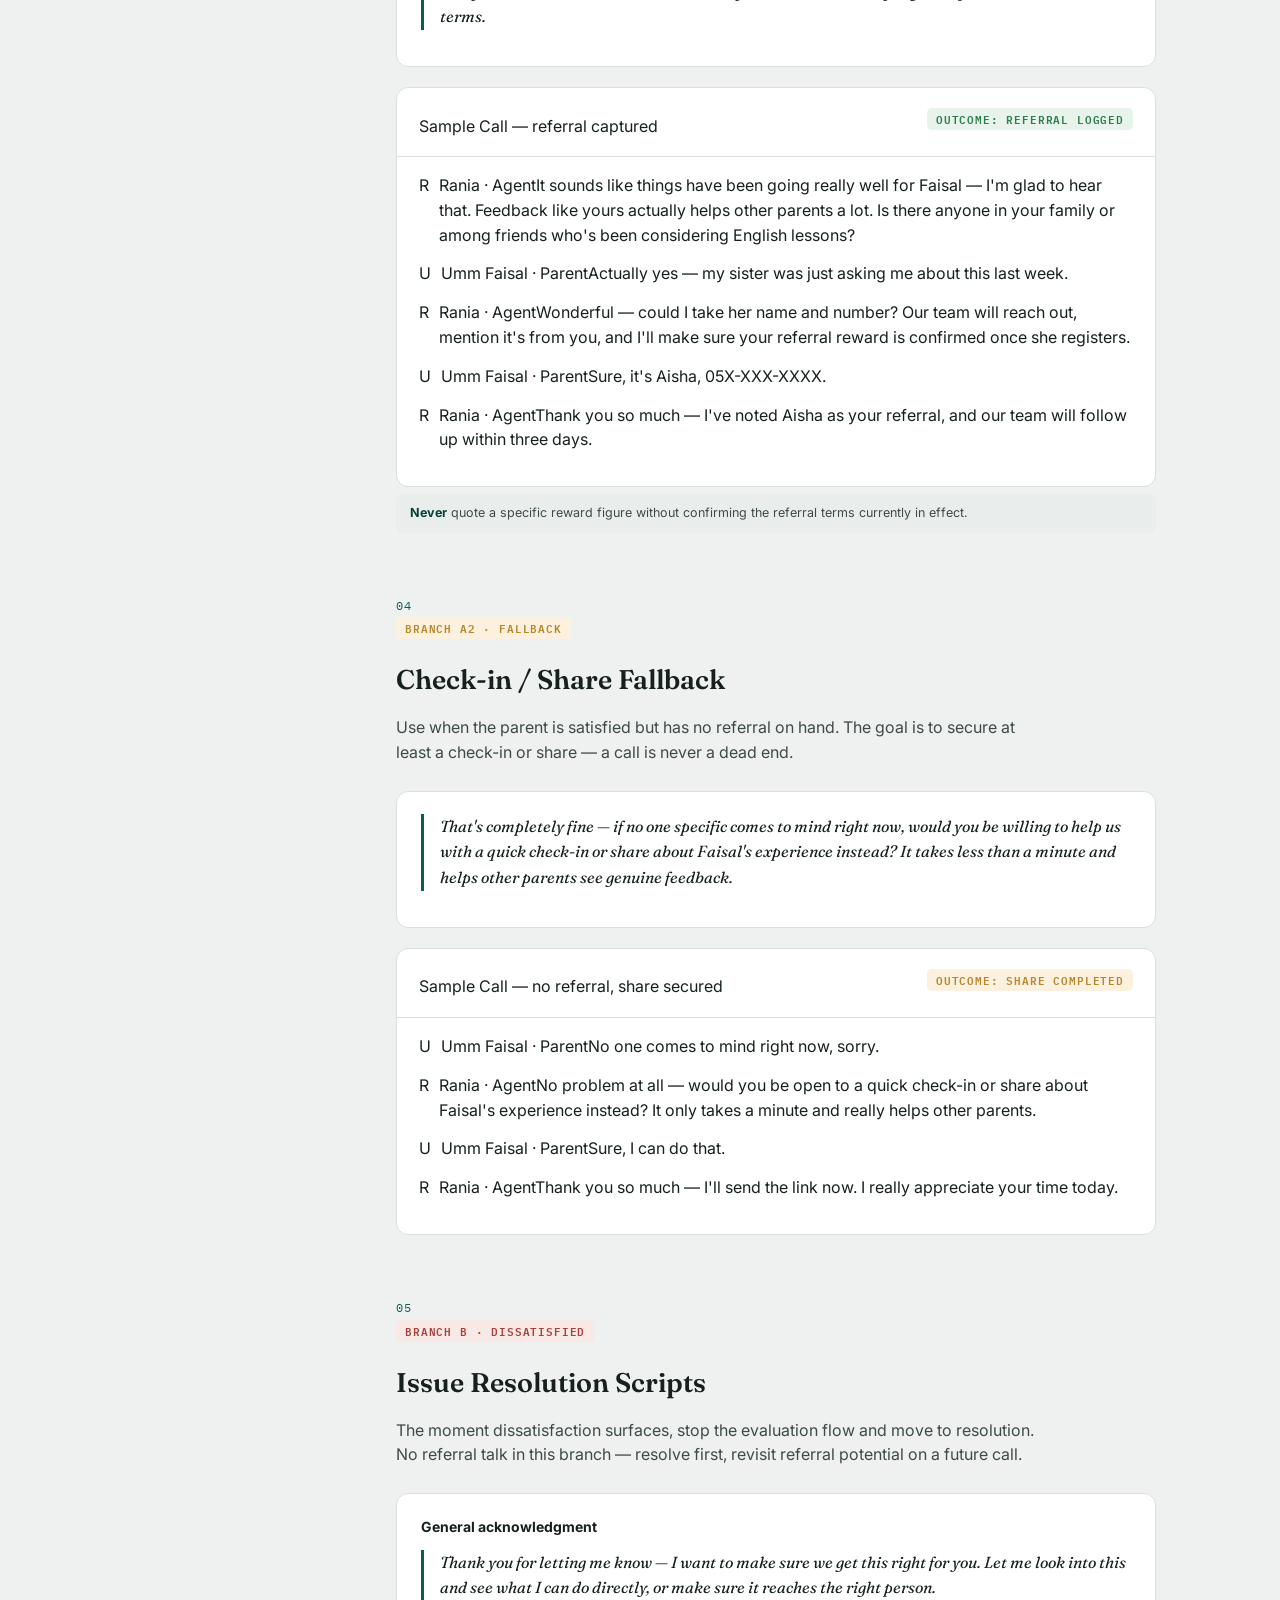
==== commit 1ea744cc: "Update print statement from 'Hello' to 'Goodbye'" ====
--- a/TMK_Referral_Knowledge_Book.html
+++ b/TMK_Referral_Knowledge_Book.html
@@ -1,323 +1,104 @@
-<!DOCTYPE html>
-
-<html lang="en">
+<!DOCTYPE html> <html lang="en">
 <head>
 <meta charset="utf-8"/>
 <title>TMK Service Evaluation — Knowledge Book</title>
+<style> @import url('https://fonts.googleapis.com/css2?family=Fraunces:opsz,wght@9..144,400;9..144,600;9..144,700&family=Inter:wght@400;500;600;700&family=IBM+Plex+Mono:wght@500;600&family=Cairo:wght@400;500;600;700&family=Amiri:ital,wght@0,400;0,700;1,400&display=swap'); :root{ --ink:#16211F; --ink-soft:#3E4B47; --paper:#EEF1EF; --panel:#FFFFFF; --line:#D9DFDC; --brand:#0B5E56; --brand-dark:#073F3A; --gold:#B8862E; --satisfied:#2F7D4F; --satisfied-bg:#E7F3EB; --fallback:#B8862E; --fallback-bg:#FBF1DE; --issue:#A6423B; --issue-bg:#F8E9E7; --mono: 'IBM Plex Mono', monospace; --serif: 'Fraunces', serif; --sans: 'Inter', sans-serif; --arserif: 'Amiri', serif; --arsans: 'Cairo', sans-serif; } *{ box-sizing:border-box; } html{ scroll-behavior:smooth; } body{ margin:0; background:var(--paper); color:var(--ink); font-family:var(--sans); line-height:1.55; } a{ color:inherit; } /* ---------- RTL mode ---------- */ body.rtl{ font-family:var(--arsans); } body.rtl.book-title, body.rtl.sidebar-title, body.rtl h2.section-title, body.rtl.script-line{ font-family:var(--arserif); } body.rtl.shell{ direction:rtl; } body.rtl.sidebar{ order:2; } body.rtl.main{ order:1; } body.rtl.nav-link{ border-left:none; border-right:2px solid transparent; } body.rtl.nav-link.active{ border-right-color:var(--gold); } body.rtl.script-line{ border-left:none; border-right:3px solid var(--brand); padding-left:0; padding-right:16px; } body.rtl.flow-row{ direction:rtl; } body.rtl.bubble{ flex-direction:row-reverse; } body.rtl table.faq th, body.rtl table.faq td{ text-align:right; } body.rtl.checklist li::before{ order:2; } body.rtl.checklist li{ flex-direction:row-reverse; justify-content:flex-end; } body.rtl.eyebrow, body.rtl.section-number, body.rtl.flowmap-title, body.rtl.who-name, body.rtl.example-header.ex-title, body.rtl.note b{ font-family:var(--mono); direction:ltr; unicode-bidi:embed; } body.rtl.search-wrap input::placeholder{ font-family:var(--arsans); } /* ---------- Layout shell ---------- */.shell{ display:flex; min-height:100vh; }.sidebar{ width:272px; flex-shrink:0; background:var(--brand-dark); color:#EAF3F0; padding:28px 20px 28px; position:sticky; top:0; height:100vh; overflow-y:auto; }.sidebar-brand{ font-family:var(--mono); font-size:11px; letter-spacing:.12em; text-transform:uppercase; color:#9FC9C0; margin-bottom:4px; }.sidebar-title{ font-family:var(--serif); font-size:22px; font-weight:600; line-height:1.25; margin:0 0 22px; color:#fff; }.nav-group{ margin-bottom:6px; }.nav-label{ font-family:var(--mono); font-size:10px; letter-spacing:.1em; text-transform:uppercase; color:#7FA79E; margin:18px 0 8px; }.nav-link{ display:block; padding:7px 10px; border-radius:6px; font-size:13.5px; color:#D7E7E3; text-decoration:none; margin-bottom:2px; border-left:2px solid transparent; }.nav-link:hover{ background:rgba(255,255,255,.06); color:#fff; }.nav-link.active{ background:rgba(255,255,255,.09); border-left-color:var(--gold); color:#fff; }.main{ flex:1; min-width:0; } /* ---------- Top bar ---------- */.topbar{ position:sticky; top:0; z-index:5; background:rgba(238,241,239,.92); backdrop-filter:blur(6px); border-bottom:1px solid var(--line); padding:14px 40px; display:flex; align-items:center; gap:16px; }.search-wrap{ flex:1; max-width:420px; display:flex; align-items:center; background:var(--panel); border:1px solid var(--line); border-radius:8px; padding:8px 12px; gap:8px; }.search-wrap input{ border:none; outline:none; background:transparent; font-family:var(--sans); font-size:13.5px; width:100%; color:var(--ink); }.kbd{ font-family:var(--mono); font-size:11px; color:var(--ink-soft); border:1px solid var(--line); border-radius:4px; padding:1px 6px; background:var(--paper); }.topbar-meta{ margin-left:auto; font-family:var(--mono); font-size:11px; color:var(--ink-soft); letter-spacing:.05em; text-transform:uppercase; }.lang-toggle{ font-family:var(--mono); font-size:12px; font-weight:600; border:1px solid var(--brand); color:var(--brand); background:#fff; border-radius:8px; padding:8px 14px; cursor:pointer; letter-spacing:.03em; display:flex; align-items:center; gap:6px; flex-shrink:0; }.lang-toggle:hover{ background:var(--brand); color:#fff; } body.rtl.topbar-meta{ margin-left:0; margin-right:auto; }.content{ max-width:840px; margin:0 auto; padding:48px 40px 120px; } /* ---------- Hero / flow map ---------- */.hero{ margin-bottom:56px; }.eyebrow{ font-family:var(--mono); font-size:11px; letter-spacing:.14em; text-transform:uppercase; color:var(--brand); margin-bottom:10px; } h1.book-title{ font-family:var(--serif); font-size:40px; font-weight:700; line-height:1.12; margin:0 0 14px; letter-spacing:-.01em; }.hero p.lead{ font-size:16px; color:var(--ink-soft); max-width:62ch; margin:0 0 32px; }.flowmap{ background:var(--panel); border:1px solid var(--line); border-radius:12px; padding:26px 28px; overflow-x:auto; }.flowmap-title{ font-family:var(--mono); font-size:11px; text-transform:uppercase; letter-spacing:.1em; color:var(--ink-soft); margin-bottom:16px; }.flow-row{ display:flex; align-items:center; gap:6px; min-width:720px; }.flow-node{ font-family:var(--sans); font-size:12.5px; font-weight:600; padding:10px 14px; border-radius:8px; white-space:nowrap; border:1px solid var(--line); background:var(--paper); color:var(--ink); } body.rtl.flow-node{ font-family:var(--arsans); }.flow-node.start{ background:var(--brand); color:#fff; border-color:var(--brand); }.flow-arrow{ color:var(--ink-soft); font-size:15px; flex-shrink:0; }.flow-branches{ display:flex; flex-direction:column; gap:10px; margin-left:6px; } body.rtl.flow-branches{ margin-left:0; margin-right:6px; }.flow-node.satisfied{ background:var(--satisfied-bg); border-color:var(--satisfied); color:var(--satisfied); }.flow-node.fallback{ background:var(--fallback-bg); border-color:var(--fallback); color:var(--fallback); }.flow-node.issue{ background:var(--issue-bg); border-color:var(--issue); color:var(--issue); } /* ---------- Sections ---------- */ section.kb-section{ margin-bottom:64px; scroll-margin-top:90px; }.section-number{ font-family:var(--mono); font-size:12px; color:var(--brand); letter-spacing:.08em; } h2.section-title{ font-family:var(--serif); font-size:27px; font-weight:600; margin:6px 0 14px; } body.rtl h2.section-title{ font-family:var(--arserif); } p.section-purpose{ color:var(--ink-soft); margin:0 0 26px; max-width:64ch; }.tag{ display:inline-block; font-family:var(--mono); font-size:10.5px; font-weight:600; letter-spacing:.08em; text-transform:uppercase; padding:3px 9px; border-radius:5px; margin-bottom:14px; } body.rtl.tag{ font-family:var(--arsans); letter-spacing:0; text-transform:none; }.tag.satisfied{ background:var(--satisfied-bg); color:var(--satisfied); }.tag.fallback{ background:var(--fallback-bg); color:var(--fallback); }.tag.issue{ background:var(--issue-bg); color:var(--issue); }.tag.neutral{ background:#E7E9F2; color:#3B4270; }.card{ background:var(--panel); border:1px solid var(--line); border-radius:12px; padding:22px 24px; margin-bottom:20px; }.card h3{ font-size:14px; margin:0 0 12px; font-weight:700; }.script-line{ font-family:var(--serif); font-style:italic; font-size:16px; line-height:1.6; color:var(--ink); border-left:3px solid var(--brand); padding-left:16px; margin:0 0 14px; } body.rtl.script-line{ font-style:normal; }.who{ font-family:var(--mono); font-size:10.5px; text-transform:uppercase; letter-spacing:.06em; color:var(--ink-soft); display:block; margin-bottom:4px; }.note{ font-size:12.5px; color:var(--ink-soft); background:#E9EEEC; border-radius:8px; padding:10px 14px; margin-top:6px; }.note b{ color:var(--brand-dark); } /* ---------- Training components ---------- */.stat-row{ display:flex; gap:16px; margin:20px 0 26px; flex-wrap:wrap; }.stat{ background:var(--panel); border:1px solid var(--line); border-radius:12px; padding:16px 22px; min-width:150px; }.stat.num{ font-family:var(--serif); font-size:32px; font-weight:700; color:var(--brand); line-height:1; } body.rtl.stat.num{ font-family:var(--arserif); }.stat.lbl{ font-size:11.5px; color:var(--ink-soft); margin-top:6px; max-width:20ch; }.sop-list{ counter-reset:sop; list-style:none; padding:0; margin:0; }.sop-list li{ position:relative; padding:13px 0 13px 46px; border-bottom:1px solid var(--line); font-size:13.5px; }.sop-list li:last-child{ border-bottom:none; }.sop-list li::before{ counter-increment:sop; content:counter(sop); position:absolute; left:0; top:11px; width:26px; height:26px; border-radius:50%; background:var(--brand); color:#fff; font-family:var(--mono); font-size:11px; font-weight:700; display:flex; align-items:center; justify-content:center; } body.rtl.sop-list li{ padding:13px 46px 13px 0; } body.rtl.sop-list li::before{ left:auto; right:0; }.sop-ref{ font-family:var(--mono); font-size:10px; color:var(--brand); margin-left:8px; } body.rtl.sop-ref{ margin-left:0; margin-right:8px; }.role-card{ display:flex; gap:16px; background:var(--panel); border:1px solid var(--line); border-radius:12px; padding:18px 20px; margin-bottom:14px; } body.rtl.role-card{ flex-direction:row-reverse; }.role-num{ font-family:var(--serif); font-size:26px; font-weight:700; color:var(--gold); flex-shrink:0; line-height:1.1; } body.rtl.role-num{ font-family:var(--arserif); }.role-body h3{ margin:0 0 6px; font-size:14.5px; }.role-body p{ margin:0 0 10px; font-size:13.5px; color:var(--ink-soft); }.pathline{ font-family:var(--mono); font-size:11.5px; color:var(--brand-dark); background:#E7F0EE; border-radius:10px; padding:16px 18px; line-height:1.9; margin:18px 0; } body.rtl.pathline{ font-family:var(--arsans); } /* ---------- Example call transcript ---------- */.example{ background:var(--panel); border:1px solid var(--line); border-radius:12px; padding:6px 0 20px; margin-top:6px; }.example-header{ display:flex; align-items:center; justify-content:space-between; padding:14px 22px 12px; border-bottom:1px solid var(--line); }.example-header.ex-title{ font-family:var(--mono); font-size:11px; text-transform:uppercase; letter-spacing:.08em; color:var(--ink-soft); } body.rtl.example-header.ex-title{ text-transform:none; }.transcript{ padding:16px 22px 0; }.bubble{ display:flex; gap:10px; margin-bottom:14px; align-items:flex-start; }.bubble.avatar{ width:26px; height:26px; border-radius:50%; flex-shrink:0; font-family:var(--mono); font-size:10px; font-weight:700; color:#fff; display:flex; align-items:center; justify-content:center; margin-top:2px; }.bubble.agent.avatar{ background:var(--brand); }.bubble.parent.avatar{ background:#7A6E5D; }.bubble.msg{ font-size:14px; max-width:60ch; }.bubble.who-name{ font-family:var(--mono); font-size:10px; text-transform:uppercase; letter-spacing:.06em; color:var(--ink-soft); display:block; margin-bottom:2px; } body.rtl.bubble.who-name{ text-transform:none; }.bubble.msg-text{ display:block; } table.faq{ width:100%; border-collapse:collapse; font-size:13.5px; } table.faq th{ text-align:left; font-family:var(--mono); font-size:10.5px; text-transform:uppercase; letter-spacing:.06em; color:#fff; background:var(--brand-dark); padding:9px 12px; } body.rtl table.faq th{ font-family:var(--arsans); text-transform:none; } table.faq td{ padding:10px 12px; border-bottom:1px solid var(--line); vertical-align:top; } table.faq tr:nth-child(even) td{ background:#F5F7F6; }.checklist{ list-style:none; padding:0; margin:0; }.checklist li{ display:flex; gap:10px; align-items:flex-start; padding:8px 0; border-bottom:1px dashed var(--line); font-size:13.5px; }.checklist li::before{ content:"☐"; color:var(--brand); font-size:15px; line-height:1; } footer.kb-footer{ max-width:840px; margin:0 auto; padding:0 40px 60px; color:var(--ink-soft); font-size:12.5px; }.hidden-by-search{ display:none !important; } @media (max-width: 880px){.sidebar{ display:none; }.content{ padding:32px 20px 100px; }.topbar{ padding:12px 20px; } }.tmk-video-card{padding:22px 24px;}
+.tmk-video-wrap{ width:100%; max-width:520px; margin:16px auto 22px; aspect-ratio:9 / 16; background:#111; border-radius:12px; overflow:hidden;
+}
+.tmk-video-wrap iframe{ width:100%; height:100%; border:0; display:block;
+}
+.tmk-link-box{ border-top:1px solid var(--line); padding-top:18px;
+}
+.tmk-link-box label{ display:block; font-family:var(--mono); font-size:11px; color:var(--ink-soft); margin-bottom:8px;
+}
+.tmk-copy-row{display:flex; gap:8px; align-items:stretch;}
+.tmk-copy-row input{ flex:1; min-width:0; border:1px solid var(--line); border-radius:8px; padding:10px 12px; font-family:var(--mono); font-size:11px; color:var(--ink-soft); background:var(--paper);
+}
+.tmk-copy-btn{ border:1px solid var(--brand); border-radius:8px; background:var(--brand); color:#fff; padding:10px 16px; font-family:var(--mono); font-size:11px; font-weight:600; cursor:pointer; white-space:nowrap;
+}
+.tmk-copy-btn:hover{background:var(--brand-dark);}
+.tmk-copy-status{ display:none; margin-top:7px; color:var(--satisfied); font-family:var(--mono); font-size:10.5px;
+}
+body.rtl.tmk-copy-row{flex-direction:row-reverse;}
+@media(max-width:600px){.tmk-copy-row{flex-direction:column;}.tmk-copy-btn{width:100%;}
+}
+
+.gifts-image-card{text-align:center;}
+.gifts-reference-image{
+  display:block;
+  width:100%;
+  max-width:680px;
+  height:auto;
+  margin:18px auto;
+  border:1px solid var(--line);
+  border-radius:12px;
+  box-shadow:0 2px 8px rgba(22,33,31,.08);
+}
+.gifts-download-btn{margin-top:4px;}
+
+.rewards-table th,.rewards-table td{vertical-align:middle;}
+body.rtl .rewards-table{
+  direction:rtl;
+}
+body.rtl .rewards-table th,
+body.rtl .rewards-table td{
+  text-align:right;
+}
+body.rtl .rewards-table th:first-child,
+body.rtl .rewards-table td:first-child{
+  text-align:center;
+}
+body.rtl .rewards-table th:last-child,
+body.rtl .rewards-table td:last-child{
+  text-align:center;
+  direction:rtl;
+}
+</style>
 <style>
-  @import url('https://fonts.googleapis.com/css2?family=Fraunces:opsz,wght@9..144,400;9..144,600;9..144,700&family=Inter:wght@400;500;600;700&family=IBM+Plex+Mono:wght@500;600&family=Cairo:wght@400;500;600;700&family=Amiri:ital,wght@0,400;0,700;1,400&display=swap');
-
-  :root{
-    --ink:#16211F;
-    --ink-soft:#3E4B47;
-    --paper:#EEF1EF;
-    --panel:#FFFFFF;
-    --line:#D9DFDC;
-    --brand:#0B5E56;
-    --brand-dark:#073F3A;
-    --gold:#B8862E;
-    --satisfied:#2F7D4F;
-    --satisfied-bg:#E7F3EB;
-    --fallback:#B8862E;
-    --fallback-bg:#FBF1DE;
-    --issue:#A6423B;
-    --issue-bg:#F8E9E7;
-    --mono: 'IBM Plex Mono', monospace;
-    --serif: 'Fraunces', serif;
-    --sans: 'Inter', sans-serif;
-    --arserif: 'Amiri', serif;
-    --arsans: 'Cairo', sans-serif;
-  }
-  *{ box-sizing:border-box; }
-  html{ scroll-behavior:smooth; }
-  body{
-    margin:0;
-    background:var(--paper);
-    color:var(--ink);
-    font-family:var(--sans);
-    line-height:1.55;
-  }
-  a{ color:inherit; }
-
-  /* ---------- RTL mode ---------- */
-  body.rtl{ font-family:var(--arsans); }
-  body.rtl .book-title,
-  body.rtl .sidebar-title,
-  body.rtl h2.section-title,
-  body.rtl .script-line{ font-family:var(--arserif); }
-  body.rtl .shell{ direction:rtl; }
-  body.rtl .sidebar{ order:2; }
-  body.rtl .main{ order:1; }
-  body.rtl .nav-link{ border-left:none; border-right:2px solid transparent; }
-  body.rtl .nav-link.active{ border-right-color:var(--gold); }
-  body.rtl .script-line{ border-left:none; border-right:3px solid var(--brand); padding-left:0; padding-right:16px; }
-  body.rtl .flow-row{ direction:rtl; }
-  body.rtl .bubble{ flex-direction:row-reverse; }
-  body.rtl table.faq th, body.rtl table.faq td{ text-align:right; }
-  body.rtl .checklist li::before{ order:2; }
-  body.rtl .checklist li{ flex-direction:row-reverse; justify-content:flex-end; }
-  body.rtl .eyebrow, body.rtl .section-number, body.rtl .flowmap-title,
-  body.rtl .who-name, body.rtl .example-header .ex-title, body.rtl .note b{ font-family:var(--mono); direction:ltr; unicode-bidi:embed; }
-  body.rtl .search-wrap input::placeholder{ font-family:var(--arsans); }
-
-  /* ---------- Layout shell ---------- */
-  .shell{ display:flex; min-height:100vh; }
-
-  .sidebar{
-    width:272px;
-    flex-shrink:0;
-    background:var(--brand-dark);
-    color:#EAF3F0;
-    padding:28px 20px 28px;
-    position:sticky;
-    top:0;
-    height:100vh;
-    overflow-y:auto;
-  }
-  .sidebar-brand{
-    font-family:var(--mono);
-    font-size:11px;
-    letter-spacing:.12em;
-    text-transform:uppercase;
-    color:#9FC9C0;
-    margin-bottom:4px;
-  }
-  .sidebar-title{
-    font-family:var(--serif);
-    font-size:22px;
-    font-weight:600;
-    line-height:1.25;
-    margin:0 0 22px;
-    color:#fff;
-  }
-  .nav-group{ margin-bottom:6px; }
-  .nav-label{
-    font-family:var(--mono);
-    font-size:10px;
-    letter-spacing:.1em;
-    text-transform:uppercase;
-    color:#7FA79E;
-    margin:18px 0 8px;
-  }
-  .nav-link{
-    display:block;
-    padding:7px 10px;
-    border-radius:6px;
-    font-size:13.5px;
-    color:#D7E7E3;
-    text-decoration:none;
-    margin-bottom:2px;
-    border-left:2px solid transparent;
-  }
-  .nav-link:hover{ background:rgba(255,255,255,.06); color:#fff; }
-  .nav-link.active{ background:rgba(255,255,255,.09); border-left-color:var(--gold); color:#fff; }
-
-  .main{ flex:1; min-width:0; }
-
-  /* ---------- Top bar ---------- */
-  .topbar{
-    position:sticky; top:0; z-index:5;
-    background:rgba(238,241,239,.92);
-    backdrop-filter:blur(6px);
-    border-bottom:1px solid var(--line);
-    padding:14px 40px;
-    display:flex; align-items:center; gap:16px;
-  }
-  .search-wrap{
-    flex:1; max-width:420px;
-    display:flex; align-items:center;
-    background:var(--panel);
-    border:1px solid var(--line);
-    border-radius:8px;
-    padding:8px 12px;
-    gap:8px;
-  }
-  .search-wrap input{
-    border:none; outline:none; background:transparent;
-    font-family:var(--sans); font-size:13.5px; width:100%; color:var(--ink);
-  }
-  .kbd{
-    font-family:var(--mono); font-size:11px; color:var(--ink-soft);
-    border:1px solid var(--line); border-radius:4px; padding:1px 6px;
-    background:var(--paper);
-  }
-  .topbar-meta{
-    margin-left:auto; font-family:var(--mono); font-size:11px;
-    color:var(--ink-soft); letter-spacing:.05em; text-transform:uppercase;
-  }
-  .lang-toggle{
-    font-family:var(--mono); font-size:12px; font-weight:600;
-    border:1px solid var(--brand); color:var(--brand); background:#fff;
-    border-radius:8px; padding:8px 14px; cursor:pointer; letter-spacing:.03em;
-    display:flex; align-items:center; gap:6px; flex-shrink:0;
-  }
-  .lang-toggle:hover{ background:var(--brand); color:#fff; }
-  body.rtl .topbar-meta{ margin-left:0; margin-right:auto; }
-
-  .content{ max-width:840px; margin:0 auto; padding:48px 40px 120px; }
-
-  /* ---------- Hero / flow map ---------- */
-  .hero{ margin-bottom:56px; }
-  .eyebrow{
-    font-family:var(--mono); font-size:11px; letter-spacing:.14em;
-    text-transform:uppercase; color:var(--brand); margin-bottom:10px;
-  }
-  h1.book-title{
-    font-family:var(--serif); font-size:40px; font-weight:700;
-    line-height:1.12; margin:0 0 14px; letter-spacing:-.01em;
-  }
-  .hero p.lead{ font-size:16px; color:var(--ink-soft); max-width:62ch; margin:0 0 32px; }
-
-  .flowmap{
-    background:var(--panel); border:1px solid var(--line); border-radius:12px;
-    padding:26px 28px; overflow-x:auto;
-  }
-  .flowmap-title{ font-family:var(--mono); font-size:11px; text-transform:uppercase; letter-spacing:.1em; color:var(--ink-soft); margin-bottom:16px; }
-  .flow-row{ display:flex; align-items:center; gap:6px; min-width:720px; }
-  .flow-node{
-    font-family:var(--sans); font-size:12.5px; font-weight:600;
-    padding:10px 14px; border-radius:8px; white-space:nowrap;
-    border:1px solid var(--line); background:var(--paper); color:var(--ink);
-  }
-  body.rtl .flow-node{ font-family:var(--arsans); }
-  .flow-node.start{ background:var(--brand); color:#fff; border-color:var(--brand); }
-  .flow-arrow{ color:var(--ink-soft); font-size:15px; flex-shrink:0; }
-  .flow-branches{ display:flex; flex-direction:column; gap:10px; margin-left:6px; }
-  body.rtl .flow-branches{ margin-left:0; margin-right:6px; }
-  .flow-node.satisfied{ background:var(--satisfied-bg); border-color:var(--satisfied); color:var(--satisfied); }
-  .flow-node.fallback{ background:var(--fallback-bg); border-color:var(--fallback); color:var(--fallback); }
-  .flow-node.issue{ background:var(--issue-bg); border-color:var(--issue); color:var(--issue); }
-
-  /* ---------- Sections ---------- */
-  section.kb-section{ margin-bottom:64px; scroll-margin-top:90px; }
-  .section-number{ font-family:var(--mono); font-size:12px; color:var(--brand); letter-spacing:.08em; }
-  h2.section-title{
-    font-family:var(--serif); font-size:27px; font-weight:600; margin:6px 0 14px;
-  }
-  body.rtl h2.section-title{ font-family:var(--arserif); }
-  p.section-purpose{ color:var(--ink-soft); margin:0 0 26px; max-width:64ch; }
-
-  .tag{
-    display:inline-block; font-family:var(--mono); font-size:10.5px; font-weight:600;
-    letter-spacing:.08em; text-transform:uppercase; padding:3px 9px; border-radius:5px;
-    margin-bottom:14px;
-  }
-  body.rtl .tag{ font-family:var(--arsans); letter-spacing:0; text-transform:none; }
-  .tag.satisfied{ background:var(--satisfied-bg); color:var(--satisfied); }
-  .tag.fallback{ background:var(--fallback-bg); color:var(--fallback); }
-  .tag.issue{ background:var(--issue-bg); color:var(--issue); }
-  .tag.neutral{ background:#E7E9F2; color:#3B4270; }
-
-  .card{
-    background:var(--panel); border:1px solid var(--line); border-radius:12px;
-    padding:22px 24px; margin-bottom:20px;
-  }
-  .card h3{ font-size:14px; margin:0 0 12px; font-weight:700; }
-  .script-line{
-    font-family:var(--serif); font-style:italic; font-size:16px; line-height:1.6;
-    color:var(--ink); border-left:3px solid var(--brand); padding-left:16px; margin:0 0 14px;
-  }
-  body.rtl .script-line{ font-style:normal; }
-  .who{ font-family:var(--mono); font-size:10.5px; text-transform:uppercase; letter-spacing:.06em; color:var(--ink-soft); display:block; margin-bottom:4px; }
-
-  .note{
-    font-size:12.5px; color:var(--ink-soft); background:#E9EEEC; border-radius:8px;
-    padding:10px 14px; margin-top:6px;
-  }
-  .note b{ color:var(--brand-dark); }
-
-  /* ---------- Training components ---------- */
-  .stat-row{ display:flex; gap:16px; margin:20px 0 26px; flex-wrap:wrap; }
-  .stat{ background:var(--panel); border:1px solid var(--line); border-radius:12px; padding:16px 22px; min-width:150px; }
-  .stat .num{ font-family:var(--serif); font-size:32px; font-weight:700; color:var(--brand); line-height:1; }
-  body.rtl .stat .num{ font-family:var(--arserif); }
-  .stat .lbl{ font-size:11.5px; color:var(--ink-soft); margin-top:6px; max-width:20ch; }
-
-  .sop-list{ counter-reset:sop; list-style:none; padding:0; margin:0; }
-  .sop-list li{ position:relative; padding:13px 0 13px 46px; border-bottom:1px solid var(--line); font-size:13.5px; }
-  .sop-list li:last-child{ border-bottom:none; }
-  .sop-list li::before{
-    counter-increment:sop; content:counter(sop); position:absolute; left:0; top:11px;
-    width:26px; height:26px; border-radius:50%; background:var(--brand); color:#fff;
-    font-family:var(--mono); font-size:11px; font-weight:700; display:flex; align-items:center; justify-content:center;
-  }
-  body.rtl .sop-list li{ padding:13px 46px 13px 0; }
-  body.rtl .sop-list li::before{ left:auto; right:0; }
-  .sop-ref{ font-family:var(--mono); font-size:10px; color:var(--brand); margin-left:8px; }
-  body.rtl .sop-ref{ margin-left:0; margin-right:8px; }
-
-  .role-card{ display:flex; gap:16px; background:var(--panel); border:1px solid var(--line); border-radius:12px; padding:18px 20px; margin-bottom:14px; }
-  body.rtl .role-card{ flex-direction:row-reverse; }
-  .role-num{ font-family:var(--serif); font-size:26px; font-weight:700; color:var(--gold); flex-shrink:0; line-height:1.1; }
-  body.rtl .role-num{ font-family:var(--arserif); }
-  .role-body h3{ margin:0 0 6px; font-size:14.5px; }
-  .role-body p{ margin:0 0 10px; font-size:13.5px; color:var(--ink-soft); }
-
-  .pathline{
-    font-family:var(--mono); font-size:11.5px; color:var(--brand-dark); background:#E7F0EE;
-    border-radius:10px; padding:16px 18px; line-height:1.9; margin:18px 0;
-  }
-  body.rtl .pathline{ font-family:var(--arsans); }
-
-  /* ---------- Example call transcript ---------- */
-  .example{
-    background:var(--panel); border:1px solid var(--line); border-radius:12px;
-    padding:6px 0 20px; margin-top:6px;
-  }
-  .example-header{
-    display:flex; align-items:center; justify-content:space-between;
-    padding:14px 22px 12px; border-bottom:1px solid var(--line);
-  }
-  .example-header .ex-title{ font-family:var(--mono); font-size:11px; text-transform:uppercase; letter-spacing:.08em; color:var(--ink-soft); }
-  body.rtl .example-header .ex-title{ text-transform:none; }
-  .transcript{ padding:16px 22px 0; }
-  .bubble{ display:flex; gap:10px; margin-bottom:14px; align-items:flex-start; }
-  .bubble .avatar{
-    width:26px; height:26px; border-radius:50%; flex-shrink:0;
-    font-family:var(--mono); font-size:10px; font-weight:700; color:#fff;
-    display:flex; align-items:center; justify-content:center; margin-top:2px;
-  }
-  .bubble.agent .avatar{ background:var(--brand); }
-  .bubble.parent .avatar{ background:#7A6E5D; }
-  .bubble .msg{ font-size:14px; max-width:60ch; }
-  .bubble .who-name{ font-family:var(--mono); font-size:10px; text-transform:uppercase; letter-spacing:.06em; color:var(--ink-soft); display:block; margin-bottom:2px; }
-  body.rtl .bubble .who-name{ text-transform:none; }
-  .bubble .msg-text{ display:block; }
-
-  table.faq{ width:100%; border-collapse:collapse; font-size:13.5px; }
-  table.faq th{
-    text-align:left; font-family:var(--mono); font-size:10.5px; text-transform:uppercase;
-    letter-spacing:.06em; color:#fff; background:var(--brand-dark); padding:9px 12px;
-  }
-  body.rtl table.faq th{ font-family:var(--arsans); text-transform:none; }
-  table.faq td{ padding:10px 12px; border-bottom:1px solid var(--line); vertical-align:top; }
-  table.faq tr:nth-child(even) td{ background:#F5F7F6; }
-
-  .checklist{ list-style:none; padding:0; margin:0; }
-  .checklist li{
-    display:flex; gap:10px; align-items:flex-start; padding:8px 0;
-    border-bottom:1px dashed var(--line); font-size:13.5px;
-  }
-  .checklist li::before{ content:"☐"; color:var(--brand); font-size:15px; line-height:1; }
-
-  footer.kb-footer{
-    max-width:840px; margin:0 auto; padding:0 40px 60px; color:var(--ink-soft); font-size:12.5px;
-  }
-
-  .hidden-by-search{ display:none !important; }
-
-  @media (max-width: 880px){
-    .sidebar{ display:none; }
-    .content{ padding:32px 20px 100px; }
-    .topbar{ padding:12px 20px; }
-  }
-</style>
-</head>
+/* Flowchart layout — aligned grid, fits inside the card */
+.flowchart{overflow:hidden; width:100%;}
+.fc{width:100%; min-width:0; padding:18px 4px 28px; display:flex; flex-direction:column; align-items:center;}
+.fc-node{padding:11px 18px; border:2px solid var(--line); border-radius:9px; background:var(--paper); color:var(--ink); font-size:12px; font-weight:700; text-align:center; min-width:190px; max-width:220px; line-height:1.35; box-shadow:0 2px 5px rgba(22,33,31,.06);}
+.fc-node.fc-start{background:var(--brand); color:#fff; border-color:var(--brand);}
+.fc-node.satisfied{background:var(--satisfied-bg); color:var(--satisfied); border-color:var(--satisfied);}
+.fc-node.fallback{background:var(--fallback-bg); color:var(--fallback); border-color:var(--fallback);}
+.fc-node.issue{background:var(--issue-bg); color:var(--issue); border-color:var(--issue);}
+.fc-line{width:2px; height:22px; background:var(--ink-soft); position:relative; flex:0 0 22px;}
+.fc-line.fc-down:after{content:""; position:absolute; bottom:-1px; left:-4px; border-left:5px solid transparent; border-right:5px solid transparent; border-top:7px solid var(--ink-soft);}
+.fc-decision{height:84px; display:flex; align-items:center; justify-content:center; margin:0;}
+.fc-diamond{width:112px; height:112px; transform:rotate(45deg); border:2px solid var(--brand); background:#fff; display:flex; align-items:center; justify-content:center; box-shadow:0 2px 5px rgba(22,33,31,.06);}
+.fc-diamond span{transform:rotate(-45deg); width:96px; text-align:center; font-size:11px; font-weight:700; color:var(--brand-dark); line-height:1.25;}
+.fc-decision.small{height:94px;}
+.fc-decision.small.fc-diamond{width:96px; height:96px;}
+.fc-branches{width:100%; display:grid; grid-template-columns:minmax(0,1fr) minmax(0,1fr); column-gap:32px; align-items:start; position:relative; margin-top:4px;}
+.fc-branches:before{content:""; position:absolute; top:-1px; left:25%; right:25%; height:2px; background:var(--ink-soft);}
+.fc-branches:after{content:""; position:absolute; top:-1px; left:50%; width:2px; height:12px; background:var(--ink-soft); transform:translateX(-1px);}
+.fc-branch{display:flex; flex-direction:column; align-items:center; min-width:0; padding-top:10px; position:relative;}
+.fc-branch:before{content:""; position:absolute; top:-1px; width:2px; height:12px; background:var(--ink-soft);}
+.fc-label{font-family:var(--mono); font-size:10px; font-weight:700; letter-spacing:.08em; color:var(--brand); margin-bottom:2px; text-align:center; min-height:15px;}
+.fc-no.fc-label{color:var(--fallback);}
+.fc-subbranches{width:100%; display:grid; grid-template-columns:minmax(0,1fr) minmax(0,1fr); column-gap:12px; position:relative; margin-top:6px;}
+.fc-subbranches:before{content:""; position:absolute; top:-1px; left:25%; right:25%; height:2px; background:var(--ink-soft);}
+.fc-subbranches:after{content:""; position:absolute; top:-1px; left:50%; width:2px; height:12px; background:var(--ink-soft); transform:translateX(-1px);}
+.fc-subbranch{display:flex; flex-direction:column; align-items:center; padding-top:10px; position:relative; min-width:0;}
+.fc-subbranch:before{content:""; position:absolute; top:-1px; width:2px; height:12px; background:var(--ink-soft);}
+.satisfied-label{color:var(--satisfied);}
+.issue-label{color:var(--issue);}
+.fc-subbranch.fc-node{min-width:145px; max-width:170px; font-size:11px;}
+.fc-merge-space{height:34px;}
+.fc-no-spacer{height:236px;}
+.fc-final-wrap{display:flex; flex-direction:column; align-items:center; width:100%; margin-top:0;}
+.fc-final-line{height:24px; width:2px; background:var(--ink-soft); position:relative;}
+.fc-final-line:after{content:""; position:absolute; bottom:-1px; left:-4px; border-left:5px solid transparent; border-right:5px solid transparent; border-top:7px solid var(--ink-soft);}
+.fc-final{margin-top:0;}
+body.rtl.fc{direction:rtl;}
+@media(max-width:880px){.fc{min-width:0; width:100%;}.fc-branches{column-gap:18px;}.fc-subbranches{column-gap:8px;}.fc-no-spacer{height:236px;}}
+</style> </head>
 <body>
 <div class="shell">
 <!-- SIDEBAR -->
 <nav class="sidebar" id="sidebar">
-<div class="sidebar-brand" data-ar="51Talk · قاعدة معرفة الإحالة">51Talk · Referral KB</div>
+<div class="sidebar-brand" data-ar="51Talk · قاعدة معرفة الريفيرال">51Talk · Referral KB</div>
 <div class="sidebar-title" data-ar="مسار تقييم الخدمة – TMK">TMK Service Evaluation Track</div>
 <div class="nav-label" data-ar="التدريب والتأهيل">Training &amp; Onboarding</div>
 <div class="nav-group"><a class="nav-link" data-ar="مرحبًا ورؤية المشروع" href="#welcome">Welcome &amp; Project Vision</a>
@@ -333,12 +114,16 @@
 </div>
 <div class="nav-label" data-ar="مكتبة نصوص المكالمات">Call Script Library</div>
 <div class="nav-group">
+<a class="nav-link" data-ar="٠. هل تم الرد؟" href="#call-answer">0. Call Answer Decision</a>
+<a class="nav-link" data-ar="أمثلة على طريقة عمل TMK" href="#tmk-examples">TMK Examples</a>
+<a class="nav-link" data-ar="مرجع الهدايا والمكافآت" href="#gifts-reference">Gifts &amp; Rewards Reference</a>
+
 <a class="nav-link" data-ar="١. الافتتاحية وتقييم الخدمة" href="#opening">1. Opening &amp; Evaluation</a>
 <a class="nav-link" data-ar="٢. أسئلة قياس الرضا" href="#assessment">2. Satisfaction Probes</a>
 </div>
 <div class="nav-label" data-ar="المسار أ — العميل راضٍ">Branch A — Satisfied</div>
 <div class="nav-group">
-<a class="nav-link" data-ar="٣. تفعيل الإحالة" href="#branch-a">3. Referral Trigger</a>
+<a class="nav-link" data-ar="٣. تفعيل الريفيرال" href="#branch-a">3. Referral Trigger</a>
 <a class="nav-link" data-ar="٤. بديل: تسجيل حضور أو مشاركة" href="#branch-a2">4. Check-in / Share Fallback</a>
 </div>
 <div class="nav-label" data-ar="المسار ب — العميل غير راضٍ">Branch B — Dissatisfied</div>
@@ -363,64 +148,39 @@
 <input data-ph-ar="ابحث في النصوص ونماذج المكالمات والاعتراضات…" id="kbSearch" placeholder="Search scripts, call samples, objections…" type="text"/>
 <span class="kbd">⌘K</span>
 </div>
-<button class="lang-toggle" id="langToggle" type="button">
-<span id="langToggleLabel">العربية</span>
+<button id="langToggle" onclick="toggleLang()" class="lang-toggle" type="button">
+<span>العربية</span>
 </button>
 <div class="topbar-meta" data-ar="المرحلة ١ · نموذج أولي">Phase 1 · MVP</div>
 </div>
 <div class="content" id="kbContent">
 <div class="hero">
-<div class="eyebrow" data-ar="مشروع الإحالة في الشرق الأوسط — تقييم الخدمة">Middle East Referral Project — Service Evaluation</div>
+<div class="eyebrow" data-ar="مشروع الريفيرال في الشرق الأوسط — تقييم الخدمة">Middle East Referral Project — Service Evaluation</div>
 <h1 class="book-title" data-ar="كل مكالمة تبعد عنك صفحة واحدة فقط.">Every call, one page away.</h1>
 <p class="lead" data-ar="هذه مكتبة النصوص العملية لفريق تقييم الخدمة TMK — نفس النصوص، مرتّبة وفق منطق التفرّع الذي تسير عليه كل مكالمة فعليًا، مع نموذج مكالمة تطبيقي أسفل كل نص.">This is the working script library for the TMK Service Evaluation team — the same scripts, translated into the branching logic every call actually follows, with a worked call sample under each one.</p>
-<div class="flowmap">
+<div class="flowmap flowchart">
 <div class="flowmap-title" data-ar="كيف تسير المكالمة">How a call moves</div>
-<div class="flow-row">
-<div class="flow-node start" data-ar="بدء المكالمة">Opening call</div>
-<span class="flow-arrow">→</span>
-<div class="flow-node" data-ar="فحص الرضا">Satisfaction check</div>
-<span class="flow-arrow">→</span>
-<div class="flow-branches">
-<div style="display:flex;align-items:center;gap:6px;">
-<div class="flow-node satisfied" data-ar="راضٍ">Satisfied</div>
-<span class="flow-arrow">→</span>
-<div class="flow-node satisfied" data-ar="طلب الإحالة">Referral ask</div>
-<span class="flow-arrow">→</span>
-<div class="flow-node fallback" data-ar="أو تسجيل حضور / مشاركة">or check-in / share</div>
-</div>
-<div style="display:flex;align-items:center;gap:6px;">
-<div class="flow-node issue" data-ar="غير راضٍ">Dissatisfied</div>
-<span class="flow-arrow">→</span>
-<div class="flow-node issue" data-ar="الحل ضمن الصلاحيات">Resolve within permissions</div>
-<span class="flow-arrow">→</span>
-<div class="flow-node issue" data-ar="أو التصعيد">or escalate</div>
-</div>
-</div>
-<span class="flow-arrow">→</span>
-<div class="flow-node" data-ar="التسجيل والختام">Log &amp; close</div>
-</div>
+<div class="fc"> <div class="fc-node fc-start" data-ar="بدء المكالمة">Start Call</div> <div class="fc-line fc-down"></div> <div class="fc-decision"> <div class="fc-diamond" style="position: relative; top: 40px;"><span data-ar="هل تم الرد؟">Call Answered?</span></div> </div> <div class="fc-branches" style="position: relative; top: 80px;"> <div class="fc-branch fc-yes"> <div class="fc-label" data-ar="نعم">YES</div> <div class="fc-line fc-down"></div> <div class="fc-node fc-start" data-ar="الافتتاحية">Opening Call</div> <div class="fc-line fc-down"></div> <div class="fc-node" data-ar="فحص الرضا">Satisfaction Check</div> <div class="fc-line fc-down"></div> <div class="fc-decision small"> <div class="fc-diamond" style="position: relative; top: 25px;"><span data-ar="مستوى الرضا؟">Satisfied?</span></div> </div> <div class="fc-subbranches" style="position: relative; top: 40px;"> <div class="fc-subbranch"> <div class="fc-label satisfied-label" data-ar="راضٍ">YES · SATISFIED</div> <div class="fc-line fc-down"></div> <div class="fc-node satisfied" data-ar="طلب الريفيرال">Referral Ask</div> <div class="fc-line fc-down"></div> <div class="fc-node fallback" data-ar="أو تسجيل حضور / مشاركة">Check-in / Share if no referral</div> </div> <div class="fc-subbranch"> <div class="fc-label issue-label" data-ar="غير راضٍ">NO · DISSATISFIED</div> <div class="fc-line fc-down"></div> <div class="fc-node issue" data-ar="الحل ضمن الصلاحيات">Resolve Issue</div> <div class="fc-line fc-down"></div> <div class="fc-node issue" data-ar="أو التصعيد">Escalate if needed</div> </div> </div> <div class="fc-merge-space"></div> </div> <div class="fc-branch fc-no"> <div class="fc-label" data-ar="لا">NO</div> <div class="fc-line fc-down"></div> <div class="fc-node fallback" data-ar="إرسال واتساب لحجز وقت مناسب">Send WhatsApp Time-Booking Message</div> <div class="fc-no-spacer"></div> </div> </div> <div class="fc-final-wrap" style="position: relative; top: 100px; right: 180px;"> <div class="fc-final-line"></div> <div class="fc-node fc-final" data-ar="التسجيل والختام">Log &amp; Close</div> </div>
 </div>
 </div>
 <section class="kb-section" id="welcome">
 <span class="tag neutral" data-ar="التدريب · مرحبًا بكم">Training · Welcome</span>
 <h2 class="section-title" data-ar="مرحبًا بكم في مشروع تقييم الخدمة TMK">Welcome to the TMK Service Evaluation Project</h2>
-<p class="section-purpose" data-ar="صُمم هذا الدليل لأعضاء فريق TMK الحاليين. يوضح ليس فقط ما يجب القيام به أثناء المكالمة، بل أيضًا سبب إنشاء المشروع، ولماذا تم اختيار فريق TMK، وكيف يساهم دورك في تحسين تجربة المستخدم ونمو الإحالات.">
+<p class="section-purpose" data-ar="صُمم هذا الدليل لأعضاء فريق TMK الحاليين. يوضح ليس فقط ما يجب القيام به أثناء المكالمة، بل أيضًا سبب إنشاء المشروع، ولماذا تم اختيار فريق TMK، وكيف يساهم دورك في تحسين تجربة المستخدم ونمو الريفيرالات.">
 This handbook is designed for existing TMK team members. It explains not only what to do during every service evaluation call, but why this project exists, why TMK was selected, and how your work contributes to customer experience and referral growth.
 </p>
 <div class="card">
 <h3 data-ar="لماذا أُنشئ هذا المشروع؟">Why was this project created?</h3>
-<p data-ar="أثبت فريق CM سابقًا أن مكالمات تقييم الخدمة تؤدي بشكل طبيعي إلى إحالات عالية الجودة. يهدف هذا المشروع إلى إعادة بناء هذا النموذج من خلال تقييم الخدمة، وحل المشكلات، ثم تفعيل الإحالات عندما يكون المستخدم راضيًا.">
+<p data-ar="أثبت فريق CM سابقًا أن مكالمات تقييم الخدمة تؤدي بشكل طبيعي إلى ريفيرالات عالية الجودة. يهدف هذا المشروع إلى إعادة بناء هذا النموذج من خلال تقييم الخدمة، وحل المشكلات، ثم تفعيل الريفيرالات عندما يكون المستخدم راضيًا.">
 The former CM model proved that service evaluation conversations naturally generate high-quality referrals. This project rebuilds that model by focusing on service evaluation, issue resolution, and referral activation only after customer satisfaction is confirmed.
 </p>
 </div>
 <div class="card">
 <h3 data-ar="لماذا تم اختيار فريق TMK؟">Why TMK?</h3>
 <ul>
-<li data-ar="لأن الفريق يفهم منتجات 51Talk وتجربة العملاء.">The team already understands 51Talk products and customers.</li>
-<li data-ar="لأنه يمكن إطلاق المشروع بسرعة دون إعادة بناء فريق جديد.">The project can launch quickly without creating a new team.</li>
-<li data-ar="يوفر المشروع فرصة لزيادة الدخل من خلال نظام الحوافز المرتبط بجودة الإحالات ونتائج المشروع.">
-The project creates an opportunity to earn additional income through the incentive program tied to high-quality referrals and project performance.
-</li>
+<li data-ar="لأن الفريق أثبت كفاءة عالية في العمل والقدرة على تنفيذ المهام بشكل منظم وفعّال.">The team has demonstrated efficient and reliable work, with the ability to execute tasks in an organized and effective way.</li>
+<li data-ar="لأن الفريق يفهم منتجات 51Talk وتجربة العملاء، مما يساعده على التعامل مع المستخدمين بشكل أفضل.">The team already understands 51Talk products and the customer experience, enabling more effective user interactions.</li>
+<li data-ar="لأن الفريق قادر على الاندماج بسرعة مع المشاريع القائمة ودعمها دون الحاجة إلى بناء فريق جديد من الصفر.">The team can integrate quickly with existing projects and support them without building a new team from scratch.</li>
 </ul>
 </div>
 <div class="card">
@@ -429,16 +189,16 @@
 <li data-ar="تقييم تجربة المستخدم التعليمية.">Evaluate the customer's learning experience.</li>
 <li data-ar="تحديد مستوى الرضا والمشكلات.">Identify satisfaction and service issues.</li>
 <li data-ar="حل المشكلات كلما أمكن.">Resolve issues whenever possible.</li>
-<li data-ar="بناء الثقة قبل التفكير في الإحالات.">Build trust before discussing referrals.</li>
-<li data-ar="جمع ملاحظات تساعد على تحسين تجربة المستخدم.">Collect valuable feedback for continuous improvement.</li>
+<li data-ar="تفعيل الريفيرالات من المستخدمين الراضين بطريقة طبيعية، من خلال سؤال مناسب في الوقت المناسب.">Turn satisfied users into referral opportunities naturally by asking at the right moment and in the right way.</li>
+<li data-ar="تسجيل الريفيرالات عالية الجودة ومتابعتها لضمان الحضور والتحويل، وليس الاكتفاء بعدد الريفيرالات.">Capture and follow up on high-quality referrals to drive attendance and conversion, rather than focusing only on referral volume.</li>
 </ul>
 </div>
 <div class="card">
 <h3 data-ar="فلسفة المشروع">Project Philosophy</h3>
-<p><strong data-ar="الخدمة ← الثقة ← الرضا ← الإحالة ← الحضور ← النمو">
+<p><strong data-ar="الخدمة ← الثقة ← الرضا ← الريفيرال ← الحضور ← النمو">
 Service → Trust → Satisfaction → Referral → Attendance → Growth
 </strong></p>
-<p data-ar="الإحالة ليست هدف المكالمة، بل نتيجة طبيعية لتقديم خدمة ممتازة وحل المشكلات.">
+<p data-ar="الريفيرال ليست هدف المكالمة، بل نتيجة طبيعية لتقديم خدمة ممتازة وحل المشكلات.">
 A referral is not the objective of the call—it is the natural outcome of an excellent customer experience.
 </p>
 </div>
@@ -448,43 +208,24 @@
 <li data-ar="ضع تجربة العميل في المقام الأول.">Put customer experience first.</li>
 <li data-ar="استمع قبل أن تقترح أي حل.">Listen before recommending.</li>
 <li data-ar="حل المشكلة قبل التصعيد متى أمكن.">Resolve before escalating whenever possible.</li>
-<li data-ar="لا تضغط على العميل للحصول على إحالة.">Never force a referral.</li>
+<li data-ar="شجّع العميل على تقديم ريفيرال، ولكن لا تجبره أو تضغط عليه أبدًا.">Encourage the customer to make a referral, but never force or pressure them.</li>
 <li data-ar="وثّق كل تفاعل بدقة.">Document every interaction accurately.</li>
 <li data-ar="مثّل فريق تقييم الخدمة باحترافية.">Represent the Service Evaluation Team professionally.</li>
 </ul>
 </div>
-</section>
-
-<!-- WHY -->
+</section> <!-- WHY -->
 <section class="kb-section" id="why">
 <span class="tag neutral" data-ar="التدريب · ابدأ من هنا">Training · Start Here</span>
 <h2 class="section-title" data-ar="لماذا يوجد هذا المشروع">Why This Project Exists</h2>
-<p class="section-purpose" data-ar="في منطقة الشرق الأوسط، توجد فجوة هيكلية في الإحالات: فريق CM الأصلي أثبت أن مكالمات الخدمة تُفعّل الإحالات بشكل طبيعي، لكن فريق SS الجديد وحده لا يستطيع الحفاظ على نفس مستوى الإنتاجية.">Across the Middle East, there's a structural gap in referrals: the original CM team proved that service calls naturally trigger referrals, but the newer SS team's reach alone can't sustain that same level of output.</p>
+<p class="section-purpose" data-ar="في منطقة الشرق الأوسط، توجد فجوة هيكلية في الريفيرالات: فريق CM الأصلي أثبت أن مكالمات الخدمة تُفعّل الريفيرالات بشكل طبيعي، لكن فريق SS الجديد وحده لا يستطيع الحفاظ على نفس مستوى الإنتاجية.">Across the Middle East, there's a structural gap in referrals: the original CM team proved that service calls naturally trigger referrals, but the newer SS team's reach alone can't sustain that same level of output.</p>
 <div class="stat-row">
-<div class="stat"><div class="num">~40</div><div class="lbl" data-ar="عملاء محتملون للإحالة لكل موظف CM، تاريخيًا">referral leads per CM agent, historically</div></div>
+<div class="stat"><div class="num">~40</div><div class="lbl" data-ar="عملاء محتملون للريفيرال لكل موظف CM، تاريخيًا">referral leads per CM agent, historically</div></div>
 <div class="stat"><div class="num">~4</div><div class="lbl" data-ar="طلبات فعلية لكل موظف CM">orders generated per CM agent</div></div>
 </div>
 <p class="section-purpose" data-ar="هذا ليس تجربة جديدة تبدأ من الصفر — بل نموذج مُثبت الفعالية. العمل الحقيقي هو إصلاح ما حوله: التأهيل، نظام تقييم الأداء، صلاحيات الوصول للخدمة، والإجراءات الموحدة.">This isn't a new experiment starting from zero — it's a proven model. The real work is fixing the surrounding pieces: onboarding, performance appraisal, service-access permissions, and standardized process.</p>
-<p class="section-purpose" data-ar="لذلك جوهر هذا المشروع ليس 'إضافة فريق يطلب الإحالات'. بل بناء فريق تقييم خدمة مخصص للمستخدمين المدفوعين — فريق يحدد الرضا، ويحل المشكلات الحقيقية، ويترك الإحالات عالية الجودة تحدث كنتيجة طبيعية." style="margin-bottom:0;">So the core of this project isn't "add a team that asks for referrals." It's building a service-evaluation team dedicated to paying users — one that identifies satisfaction, resolves real issues, and lets high-quality referrals happen as a natural result.</p>
-</section>
-<!-- GOAL -->
-<section class="kb-section" id="goal">
-<span class="tag neutral" data-ar="التدريب · هدف المشروع">Training · Project Goal</span>
-<h2 class="section-title" data-ar="ما الذي يسعى هذا المشروع لتحقيقه">What This Project Is Trying to Achieve</h2>
-<div class="card">
-<h3 data-ar="التموضع الرسمي">Official positioning</h3>
-<p data-ar="يُعتمد اسم المشروع رسميًا كـ «مشروع تقييم الخدمة»، ويُعرف الفريق باسم «فريق تقييم الخدمة» — وهو ليس وحدة إحالة خالصة، ولا فريق خدمة عملاء تقليدي. مهمته الأساسية: تأكيد تجربة المستخدم عبر مكالمات خدمة موحدة، وتحديد المستخدمين الراضين، وحل مشكلات غير الراضين، وتفعيل إحالات عالية الجودة في اللحظة المناسبة." style="font-size:13.5px;color:var(--ink-soft);margin:0;">The project is standardized as the Service Evaluation Project, and the team as the Service Evaluation Team — not a pure referral unit, not a conventional customer-service team. Its core mission: confirm user experience through standardized service calls, identify satisfied users, resolve issues for dissatisfied ones, and trigger high-quality referrals at the right moment.</p>
-</div>
-<div class="card">
-<h3 data-ar="لماذا «تقييم خدمة» وليس «دعوة للإحالة»">Why "service evaluation," not "referral invitation"</h3>
-<p data-ar="في السوق السعودي، تُعد مكالمات تقييم الخدمة شكلًا مألوفًا بالفعل — تقوم كل من STC وزين بهذا النوع من الاتصال بعد الشراء. استخدام «تقييم الخدمة» كنقطة دخول (بدلًا من البدء بطلب إحالة) يقلل من مقاومة العملاء لمكالمات البيع، ويتيح للفريق إعطاء الأولوية لحل المشكلات بدلًا من الضغط لطلب الإحالات." style="font-size:13.5px;color:var(--ink-soft);margin:0;">In Saudi Arabia, service-evaluation calls are already a familiar format — STC and Zain both call customers this way after a purchase. Using "service evaluation" as the entry point, instead of leading with a referral ask, reduces resistance to sales outreach and lets the team prioritize solving problems over pushing for referrals.</p>
-</div>
-<div class="card">
-<h3 data-ar="لماذا تم اختيار TMK">Why TMK was chosen</h3>
-<p data-ar="تم اختيار TMK للمرحلة الأولى لأن الفريق موجود بالفعل ضمن الشركة، ويفهم أعمال 51Talk عن قرب، ويندمج مباشرة مع المشاريع القائمة — إلى جانب منح الفريق نفسه فرصة حقيقية لزيادة دخله عبر نظام حوافز الإحالة." style="font-size:13.5px;color:var(--ink-soft);margin:0;">TMK was chosen for Phase 1 because the team is already in place internally, already understands 51Talk's business closely, fits directly into the projects — while giving the team itself a real opportunity to earn more through the referral incentive structure.</p>
-</div>
-</section>
-<!-- ROLE -->
+<p class="section-purpose" data-ar="لذلك جوهر هذا المشروع ليس 'إضافة فريق يطلب الريفيرالات'. بل بناء فريق تقييم خدمة مخصص للمستخدمين المدفوعين — فريق يحدد الرضا، ويحل المشكلات الحقيقية، ويترك الريفيرالات عالية الجودة تحدث كنتيجة طبيعية." style="margin-bottom:0;">So the core of this project isn't "add a team that asks for referrals." It's building a service-evaluation team dedicated to paying users — one that identifies satisfaction, resolves real issues, and lets high-quality referrals happen as a natural result.</p>
+</section>
+<!-- GOAL --> <!-- ROLE -->
 <section class="kb-section" id="role">
 <div class="section-number">★</div>
 <h2 class="section-title" data-ar="دورك — خمس مسؤوليات">Your Role — Five Responsibilities</h2>
@@ -500,29 +241,22 @@
 <div class="role-num">2</div>
 <div class="role-body">
 <h3 data-ar="التعامل مع المستخدمين غير الراضين">Handling Dissatisfied Users</h3>
-<p data-ar="إذا كان المستخدم غير راضٍ، لا تكتفِ بتسجيل الملاحظة — أنت مخوّل فعليًا لحل المشكلة. أعطِ الأولوية لإصلاح المشكلة قبل التفكير في مدى ملاءمة الإحالة.">If a user is dissatisfied, don't just log it — you're empowered to actually resolve it. Prioritize fixing the issue before deciding whether a referral is appropriate.</p>
-<p data-ar="إذا اكتفت المكالمة بتسجيل المشكلة دون حلها، فلن تتحسن التجربة — ولن تحدث إحالات شفهية." style="margin:0;font-size:12.5px;font-style:italic;">If a call can only log a problem without fixing it, the experience won't improve — and word-of-mouth referrals won't happen.</p>
+<p data-ar="إذا كان المستخدم غير راضٍ، لا تكتفِ بتسجيل الملاحظة — أنت مخوّل فعليًا لحل المشكلة. أعطِ الأولوية لإصلاح المشكلة قبل التفكير في مدى ملاءمة الريفيرال.">If a user is dissatisfied, don't just log it — you're empowered to actually resolve it. Prioritize fixing the issue before deciding whether a referral is appropriate.</p>
+<p data-ar="إذا اكتفت المكالمة بتسجيل المشكلة دون حلها، فلن تتحسن التجربة — ولن تحدث ريفيرالات شفهية." style="margin:0;font-size:12.5px;font-style:italic;">If a call can only log a problem without fixing it, the experience won't improve — and word-of-mouth referrals won't happen.</p>
 </div>
 </div>
 <div class="role-card">
 <div class="role-num">3</div>
 <div class="role-body">
-<h3 data-ar="تفعيل الإحالة من المستخدمين الراضين">Referral Trigger from Satisfied Users</h3>
-<p data-ar="بالنسبة للمستخدمين ذوي الرضا العالي والتجربة المستقرة وعدم وجود شكاوى، يتبع التفعيل سلسلة طبيعية: تأكيد التجربة ← تقييم الرضا ← تعزيز قيمة التعلّم ← السؤال الطبيعي عن الأصدقاء أو الأقارب ← تسجيل الإحالة ← متابعة الحضور والتحويل.">For users with high satisfaction, stable learning experience, and no complaints, the trigger follows a natural chain: confirm experience → assess satisfaction → reinforce learning value → naturally ask about friends or relatives → capture the referral → follow up on attendance and conversion.</p>
+<h3 data-ar="تفعيل الريفيرال من المستخدمين الراضين">Referral Trigger from Satisfied Users</h3>
+<p data-ar="بالنسبة للمستخدمين ذوي الرضا العالي والتجربة المستقرة وعدم وجود شكاوى، يتبع التفعيل سلسلة طبيعية: تأكيد التجربة ← تقييم الرضا ← تعزيز قيمة التعلّم ← السؤال الطبيعي عن الأصدقاء أو الأقارب ← تسجيل الريفيرال ← متابعة الحضور والتحويل.">For users with high satisfaction, stable learning experience, and no complaints, the trigger follows a natural chain: confirm experience → assess satisfaction → reinforce learning value → naturally ask about friends or relatives → capture the referral → follow up on attendance and conversion.</p>
 </div>
 </div>
 <div class="role-card">
 <div class="role-num">4</div>
 <div class="role-body">
 <h3 data-ar="بديل تسجيل الحضور أو المشاركة">Check-in / Share Fallback</h3>
-<p data-ar="إذا كان المستخدم راضيًا لكنه لا يستطيع تسمية إحالة الآن، وجّهه على الأقل إلى تسجيل حضور واحد أو مشاركة. هذا يحافظ على تفاعله، ويضيف انتشارًا طبيعيًا، ويخلق فرص إحالة مستقبلية، ويزيل ضغط الحاجة إلى إحالة في كل مكالمة.">If a user is satisfied but can't name a referral right now, guide them to at least one check-in or share. It keeps them engaged, adds natural exposure, creates future referral opportunities, and removes the pressure of needing a referral on every single call.</p>
-</div>
-</div>
-<div class="role-card">
-<div class="role-num">5</div>
-<div class="role-body">
-<h3 data-ar="دعم مشروع تجربة المستخدم">User Experience Project Support</h3>
-<p data-ar="يمكن لفريق TMK أيضًا تنفيذ مهام بحثية مرحلية لصالح فريق تجربة المستخدم — مقابلات هاتفية أو استبيانات خدمة لشرائح مستخدمين محددة. الأسئلة الإضافية لهذا الغرض موجودة بالفعل في القسم ٨ من مكتبة النصوص." style="margin:0;">TMK can also take on staged research tasks for the User Experience team — phone interviews or service surveys for specific user segments. The add-on probes for this are already built into Section 8 of the script library.</p>
+<p data-ar="إذا كان المستخدم راضيًا لكنه لا يستطيع تسمية ريفيرال الآن، وجّهه على الأقل إلى تسجيل حضور واحد أو مشاركة. هذا يحافظ على تفاعله، ويضيف انتشارًا طبيعيًا، ويخلق فرص ريفيرال مستقبلية، ويزيل ضغط الحاجة إلى ريفيرال في كل مكالمة.">If a user is satisfied but can't name a referral right now, guide them to at least one check-in or share. It keeps them engaged, adds natural exposure, creates future referral opportunities, and removes the pressure of needing a referral on every single call.</p>
 </div>
 </div>
 </section>
@@ -534,35 +268,32 @@
 <ol class="sop-list">
 <li data-ar="إدخال قائمة أسماء المستخدمين إلى النظام.">User list is entered into the system.</li>
 <li data-ar="يتحقق فريق TMK من حالة المستخدم وسياق خدمته.">TMK checks the user's status and service context.</li>
-<li data-ar='الاتصال بخط تقييم الخدمة. &lt;span class="sop-ref"&gt;→ §1&lt;/span&gt;'>Call the service-evaluation hotline. <span class="sop-ref">→ §1</span></li>
+<li data-ar="إجراء الاتصال الأول وتحديد ما إذا تم الرد. إذا تم الرد ← الانتقال إلى الافتتاحية. إذا لم يتم الرد ← إرسال واتساب لحجز وقت مناسب لإعادة الاتصال.">Make the first call and determine whether it is answered. If answered → continue to Opening. If not answered → send a WhatsApp time-booking message for a callback.</li>
+<li data-ar='بعد الرد على المكالمة، الانتقال إلى الافتتاحية وتقييم الخدمة. &lt;span class="sop-ref"&gt;→ §1&lt;/span&gt;'>After the call is answered, move to Opening &amp; Service Evaluation. <span class="sop-ref">→ §1</span></li>
 <li data-ar='تقييم رضا المستخدم. &lt;span class="sop-ref"&gt;→ §2&lt;/span&gt;'>Assess user satisfaction. <span class="sop-ref">→ §2</span></li>
 <li data-ar='المستخدمون الراضون ← تفعيل مسار الإحالة. &lt;span class="sop-ref"&gt;→ §3&lt;/span&gt;'>Satisfied users → trigger the referral flow. <span class="sop-ref">→ §3</span></li>
 <li data-ar='المستخدمون الراضون غير الراغبين في تقديم إحالة ← يُحتسبون تلقائيًا كتسجيل حضور أو مشاركة. &lt;span class="sop-ref"&gt;→ §4&lt;/span&gt;'>Satisfied users unwilling to give a referral → automatically counted as a check-in or share. <span class="sop-ref">→ §4</span></li>
 <li data-ar='المستخدمون غير الراضين ← يُوجَّهون إلى مسار حل المشكلات. &lt;span class="sop-ref"&gt;→ §5&lt;/span&gt;'>Dissatisfied users → routed to the issue-resolution process. <span class="sop-ref">→ §5</span></li>
-<li data-ar="المشكلات القابلة للحل الفوري يعالجها TMK ضمن نطاق صلاحياته.">Issues that can be resolved on the spot are handled by TMK within its authorized scope.</li>
-<li data-ar='المشكلات المعقدة تُصعَّد إلى CC أو SS أو خدمة العملاء أو المالك المعني. &lt;span class="sop-ref"&gt;→ §5.7&lt;/span&gt;'>Complex issues are escalated to CC, SS, Customer Service, or the relevant owner. <span class="sop-ref">→ §5.7</span></li>
-<li data-ar='التجميع اليومي لبيانات المكالمات: درجات الرضا، المشكلات، تسجيلات الحضور، الإحالات، والحضور. &lt;span class="sop-ref"&gt;→ §9&lt;/span&gt;'>Daily accumulation of call data: satisfaction scores, issues, check-ins, referrals, and attendance. <span class="sop-ref">→ §9</span></li>
-<li data-ar="مراجعة أسبوعية لأنواع المشكلات، جودة الإحالات، معدلات تحويل الحضور، تنفيذ الإجراء القياسي، وفعالية الحوافز.">Weekly review of issue types, referral quality, attendance-to-conversion rates, SOP execution, and incentive effectiveness.</li>
-</ol>
+<li data-ar="تصعيد المشكلات إلى القسم المختص.">Escalate issues to the relevant department.</li> </ol>
 </section>
 <!-- METRICS -->
 <section class="kb-section" id="metrics">
 <div class="section-number">★</div>
 <h2 class="section-title" data-ar="كيف سيتم تقييم أدائك">How You'll Be Measured</h2>
-<p class="section-purpose" data-ar="بشكل متعمّد، «عدد الإحالات» ليس المؤشر الأساسي. فالسعي وراء العدد الخام للإحالات يؤدي إلى عملاء محتملين ضعيفي الجودة وإزعاج غير ضروري للمستخدمين — لذا ينتقل التقييم من «الكم» إلى «هل يحضرون فعليًا».">Deliberately, "number of referrals" is not the core metric. Chasing raw referral counts leads to low-quality leads and unnecessary interruption of users — so performance shifts from "how many" to "do they actually show up."</p>
+<p class="section-purpose" data-ar="بشكل متعمّد، «عدد الريفيرالات» ليس المؤشر الأساسي. فالسعي وراء العدد الخام للريفيرالات يؤدي إلى عملاء محتملين ضعيفي الجودة وإزعاج غير ضروري للمستخدمين — لذا ينتقل التقييم من «الكم» إلى «هل يحضرون فعليًا».">Deliberately, "number of referrals" is not the core metric. Chasing raw referral counts leads to low-quality leads and unnecessary interruption of users — so performance shifts from "how many" to "do they actually show up."</p>
 <table class="faq">
-<tr><th data-ar="نوع المؤشر">Indicator type</th><th data-ar="المؤشر">Indicator</th><th data-ar="الغرض">Purpose</th></tr>
-<tr><td data-ar="النتيجة (المؤشر الأهم)">Outcome (North Star)</td><td data-ar="هدف حضور المُحالين">Referral attendance target</td><td data-ar="يضمن جودة الإحالات وليس فقط عدد التسجيلات">Ensures quality of referrals, not just registration count</td></tr>
-<tr><td data-ar="النتيجة">Outcome</td><td data-ar="معدل المشاركة في تسجيل الحضور">Check-in participation rate</td><td data-ar="يضمن قدرة المستخدمين على المساهمة حتى بدون إحالة">Ensures users can contribute even without a referral</td></tr>
-<tr><td data-ar="العملية">Process</td><td data-ar="حجم المكالمات الصالحة، معدل الرد، معدل إكمال التقييم">Valid call volume, answer rate, evaluation completion rate</td><td data-ar="يضمن النشاط الأساسي والتغطية">Ensures basic activity and coverage</td></tr>
-<tr><td data-ar="الخدمة">Service</td><td data-ar="معدل حل المشكلات، سرعة التصعيد، الرضا">Issue resolution rate, escalation timeliness, satisfaction</td><td data-ar="يضمن أن الفريق يقدّم خدمة حقيقية وليس فقط إحالة">Ensures the team genuinely serves, not just refers</td></tr>
-<tr><td data-ar="التحويل">Conversion</td><td data-ar="معدل الحضور، معدل دفع الحاضرين، معدل دفع الإحالات">Attendance rate, attendance-payment rate, referral-payment rate</td><td data-ar="يقيس المساهمة التجارية للإحالات">Assesses business contribution of referrals</td></tr>
+<tr><th data-ar="نوع المؤشر">Indicator type</th><th data-ar="المؤشر">Indicator</th><th data-ar="الغرض">Purpose</th><th data-ar="الحالة">Status</th></tr>
+<tr><td data-ar="النتيجة (المؤشر الأهم)">Outcome (North Star)</td><td data-ar="هدف حضور المُحالين">Referral attendance target</td><td data-ar="يضمن جودة الريفيرالات وليس فقط عدد التسجيلات">Ensures quality of referrals, not just registration count</td><td data-ar="متاح">Available</td></tr>
+<tr><td data-ar="النتيجة">Outcome</td><td data-ar="معدل المشاركة في تسجيل الحضور">Check-in participation rate</td><td data-ar="يضمن قدرة المستخدمين على المساهمة حتى بدون ريفيرال">Ensures users can contribute even without a referral</td><td data-ar="غير متاح">Not Available</td></tr>
+<tr><td data-ar="العملية">Process</td><td data-ar="حجم المكالمات الصالحة، معدل الرد، معدل إكمال التقييم">Valid call volume, answer rate, evaluation completion rate</td><td data-ar="يضمن النشاط الأساسي والتغطية">Ensures basic activity and coverage</td><td data-ar="متاح">Available</td></tr>
+<tr><td data-ar="الخدمة">Service</td><td data-ar="معدل حل المشكلات، سرعة التصعيد، الرضا">Issue resolution rate, escalation timeliness, satisfaction</td><td data-ar="يضمن أن الفريق يقدّم خدمة حقيقية وليس فقط ريفيرال">Ensures the team genuinely serves, not just refers</td><td data-ar="متاح">Available</td></tr>
+<tr><td data-ar="التحويل">Conversion</td><td data-ar="معدل الحضور، معدل دفع الحاضرين، معدل دفع الريفيرالات">Attendance rate, attendance-payment rate, referral-payment rate</td><td data-ar="يقيس المساهمة التجارية للريفيرالات">Assesses business contribution of referrals</td><td data-ar="متاح">Available</td></tr>
 </table>
 <div class="card" style="margin-top:20px;">
 <h3 data-ar="مستويان للحوافز">Two incentive tiers</h3>
 <p data-ar="المستوى الأول — حوافز العملية: مبنية على حجم المكالمات الفعالة، إكمال التقييم، المشاركة في تسجيل الحضور، وإكمال حل المشكلات." style="font-size:13.5px;color:var(--ink-soft);">Tier 1 — process incentives: built around effective call volume, evaluation completion, check-in participation, and issue-resolution completion.</p>
 <p data-ar="المستوى الثاني — حوافز النتائج: مبنية على حضور المُحالين، المساهمة المدفوعة بعد الحضور، ومساهمة الطلبات الصالحة." style="font-size:13.5px;color:var(--ink-soft);">Tier 2 — outcome incentives: built around referral attendance, post-attendance paid contribution, and valid order contribution.</p>
-<p data-ar="الهدف: أن يكون من المُجدي إجراء المكالمات وتسجيل إحالات عالية الجودة معًا — دون السعي وراء عدد الإحالات فقط." style="margin:0;font-size:13.5px;font-weight:600;color:var(--brand-dark);">The goal: make it worthwhile to both make the calls and register high-quality referrals — without chasing referral counts alone.</p>
+<p data-ar="الهدف: أن يكون من المُجدي إجراء المكالمات وتسجيل ريفيرالات عالية الجودة معًا — دون السعي وراء عدد الريفيرالات فقط." style="margin:0;font-size:13.5px;font-weight:600;color:var(--brand-dark);">The goal: make it worthwhile to both make the calls and register high-quality referrals — without chasing referral counts alone.</p>
 </div>
 </section>
 <!-- PERMISSIONS -->
@@ -571,41 +302,29 @@
 <h2 class="section-title" data-ar="الأدوات والصلاحيات المتاحة لك">Tools &amp; Permissions You'll Have</h2>
 <p class="section-purpose" data-ar="قبل انطلاق المشروع، يتم تجهيز هذه الأنظمة والصلاحيات — وهذا ما يجعل الحلول التي تقدمها في القسم ٥ ذات قيمة فعلية.">Before the project goes live, these system and permission pieces are put in place — this is what lets your resolutions in Section 5 actually mean something.</p>
 <table class="faq">
-<tr><th data-ar="التجهيز المطلوب">Required preparation</th><th data-ar="الغرض">Purpose</th></tr>
-<tr><td data-ar="أداة الاتصال الصادر">Outbound calling tool</td><td data-ar="بدء المكالمات بثبات وتسجيل النتائج">Stably initiate calls and record outcomes</td></tr>
-<tr><td data-ar="صلاحيات استعلام CRM">CRM query permissions</td><td data-ar="الاطلاع على رقم الهاتف، حالة الدورة، ومعلومات الخدمة عبر رقم المستخدم">Look up phone number, course status, and service info by user ID</td></tr>
-<tr><td data-ar="صلاحيات تسجيل الإحالة">Referral registration permissions</td><td data-ar="قريبة من صلاحيات CM الأصلية، تدعم دورة إحالة مكتملة">Close to original CM authority, supports a closed referral loop</td></tr>
-<tr><td data-ar="صلاحيات الإجازة/التعويض">Leave / make-up class permissions</td><td data-ar="معالجة المشكلات العرضية للمستخدمين غير الراضين المؤهلين">Address occasional issues for eligible dissatisfied users</td></tr>
-<tr><td data-ar="مساعدة تعديل الصف/المعلم">Class/teacher adjustment assistance</td><td data-ar="المساعدة في حل مشكلات المعلم الثابت أو الجدولة">Help resolve fixed-teacher or scheduling issues</td></tr>
-<tr><td data-ar="آلية تصعيد المشكلات">Issue escalation mechanism</td><td data-ar="توجيه المشكلات المعقدة إلى خدمة العملاء أو المالك المعني">Route complex issues to customer service or the relevant owner</td></tr>
-<tr><td data-ar="لوحة بيانات">Data dashboard</td><td data-ar="عرض يومي للمكالمات، الاتصالات الناجحة، التقييمات، المشكلات، تسجيلات الحضور، الإحالات، الحضور، والمدفوعات">Daily view of calls, connections, evaluations, issues, check-ins, referrals, attendance, payments</td></tr>
-<tr><td data-ar="فحص جودة الصوت">Audio quality inspection</td><td data-ar="مراجعة عشوائية للمكالمات لضمان جودة النص وطريقة التعامل وتفعيل الإحالات">Random call review for script quality, attitude, and referral triggers</td></tr>
+<tr><th data-ar="التجهيز المطلوب">Required preparation</th><th data-ar="الغرض">Purpose</th><th data-ar="الحالة">Status</th></tr>
+<tr><td data-ar="أداة الاتصال الصادر">Outbound calling tool</td><td data-ar="بدء المكالمات بثبات وتسجيل النتائج">Stably initiate calls and record outcomes</td><td data-ar="متاح">Available</td></tr>
+<tr><td data-ar="صلاحيات استعلام CRM">CRM query permissions</td><td data-ar="الاطلاع على رقم الهاتف، حالة الدورة، ومعلومات الخدمة عبر رقم المستخدم">Look up phone number, course status, and service info by user ID</td><td data-ar="متاح">Available</td></tr>
+<tr><td data-ar="صلاحيات تسجيل الريفيرال">Referral registration permissions</td><td data-ar="قريبة من صلاحيات CM الأصلية، تدعم دورة ريفيرال مكتملة">Close to original CM authority, supports a closed referral loop</td><td data-ar="متاح">Available</td></tr>
+<tr><td data-ar="صلاحيات الإجازة/التعويض">Leave / make-up class permissions</td><td data-ar="معالجة المشكلات العرضية للمستخدمين غير الراضين المؤهلين">Address occasional issues for eligible dissatisfied users</td><td data-ar="غير متاح">Not Available</td></tr>
+<tr><td data-ar="مساعدة تعديل الصف/المعلم">Class/teacher adjustment assistance</td><td data-ar="المساعدة في حل مشكلات المعلم الثابت أو الجدولة">Help resolve fixed-teacher or scheduling issues</td><td data-ar="غير متاح">Not Available</td></tr>
+<tr><td data-ar="آلية تصعيد المشكلات">Issue escalation mechanism</td><td data-ar="توجيه المشكلات المعقدة إلى خدمة العملاء أو المالك المعني">Route complex issues to customer service or the relevant owner</td><td data-ar="متاح">Available</td></tr>
+<tr><td data-ar="لوحة بيانات">Data dashboard</td><td data-ar="عرض يومي للمكالمات، الاتصالات الناجحة، التقييمات، المشكلات، تسجيلات الحضور، الريفيرالات، الحضور، والمدفوعات">Daily view of calls, connections, evaluations, issues, check-ins, referrals, attendance, payments</td><td data-ar="متاح">Available</td></tr>
+<tr><td data-ar="فحص جودة الصوت">Audio quality inspection</td><td data-ar="مراجعة عشوائية للمكالمات لضمان جودة النص وطريقة التعامل وتفعيل الريفيرالات">Random call review for script quality, attitude, and referral triggers</td><td data-ar="متاح">Available</td></tr>
 </table>
-<p class="note"><b data-ar="المبدأ الأساسي:">Core principle:</b> <span data-ar="الصلاحيات موجودة لتمكينك من حل المشكلات فعليًا — بدونها، يتحول العمل إلى «استبيانات هاتفية مع طلب إحالات» بدلاً من تقييم خدمة حقيقي.">permissions exist so you can genuinely resolve issues — without them, this becomes "phone surveys plus requests for referrals," not real service evaluation.</span></p>
+<p class="note"><b data-ar="المبدأ الأساسي:">Core principle:</b> <span data-ar="الصلاحيات موجودة لتمكينك من حل المشكلات فعليًا — بدونها، يتحول العمل إلى «استبيانات هاتفية مع طلب ريفيرالات» بدلاً من تقييم خدمة حقيقي.">permissions exist so you can genuinely resolve issues — without them, this becomes "phone surveys plus requests for referrals," not real service evaluation.</span></p>
 </section>
 <!-- SEGMENTATION -->
 <section class="kb-section" id="segmentation">
 <div class="section-number">★</div>
 <h2 class="section-title" data-ar="بمن تتصل أولًا">Who to Call First</h2>
-<p class="section-purpose" data-ar="المرحلة الأولى لا تشمل الاتصال بالجميع. الأولوية للمستخدمين الأكثر احتمالًا للرضا والإحالة الجيدة.">Phase 1 doesn't call everyone. Priority goes to users most likely to be satisfied and refer well.</p>
+<p class="section-purpose" data-ar="المرحلة الأولى لا تشمل الاتصال بالجميع. الأولوية للمستخدمين الأكثر احتمالًا للرضا والريفيرال الجيدة.">Phase 1 doesn't call everyone. Priority goes to users most likely to be satisfied and refer well.</p>
 <span class="tag satisfied" data-ar="أولوية الاتصال">Priority to call</span>
 <table class="faq">
 <tr><th data-ar="نوع المستخدم">User type</th><th data-ar="معيار الفرز">Filtering logic</th></tr>
 <tr><td data-ar="مستخدمون ذوو استهلاك مرتفع">High-consumption users</td><td data-ar="بمعدل ١٢+ حصة شهريًا خلال الأشهر الثلاثة الماضية">Average 12+ classes/month over the past 3 months</td></tr>
-<tr><td data-ar="لم يُحيلوا من قبل">Never referred before</td><td data-ar="لا يوجد سجل إحالة — إمكانات غير مستغلة">No referral history — untapped potential</td></tr>
-<tr><td data-ar="مستخدمون بخدمة مستقرة">Stable service users</td><td data-ar="لا شكاوى كبيرة، جدول ومعلم مستقران">No major complaints, stable schedule and teacher</td></tr>
-<tr><td data-ar="مستخدمون راضون جدًا">Highly satisfied users</td><td data-ar="ملاحظات إيجابية، إشادة بالمعلم، تجديد مستقر">Positive feedback, praise for teacher, stable renewal</td></tr>
-</table>
-<span class="tag issue" data-ar="اتصل بحذر" style="margin-top:20px;">Dial with caution</span>
-<table class="faq">
-<tr><th data-ar="نوع المستخدم">User type</th><th data-ar="مبدأ التعامل">Handling principle</th></tr>
-<tr><td data-ar="مستخدمون غير راضين بوضوح">Clearly dissatisfied users</td><td data-ar="الحل أولًا — لا تبدأ أبدًا بالإحالة">Resolve first — never lead with referral</td></tr>
-<tr><td data-ar="استُرجع مبلغهم مؤخرًا / في نزاع">Just refunded / in dispute</td><td data-ar="تأجيل المكالمة، أو معالجة المشكلة القائمة فقط">Hold off the call, or handle only the issue at hand</td></tr>
-<tr><td data-ar="غياب منخفض طويل الأمد">Long-term low attendance</td><td data-ar="افهم السبب أولًا قبل أي قرار بالتفعيل">Understand the reason before deciding whether to trigger anything</td></tr>
-<tr><td data-ar="تم التواصل معهم للتو من فريق آخر">Just contacted by another team</td><td data-ar="تجنب التكرار المزعج">Avoid repeated interruption</td></tr>
-<tr><td data-ar="لديهم مشكلة خدمة غير محلولة">Unresolved service issue</td><td data-ar="لا يدخلون قائمة الإحالة حتى تُحل المشكلة">Does not enter the referral pool until resolved</td></tr>
-</table>
-</section>
+<tr><td data-ar="لم يُحيلوا من قبل">Never referred before</td><td data-ar="لا يوجد سجل ريفيرال — إمكانات غير مستغلة">No referral history — untapped potential</td></tr>
+<tr><td data-ar="مستخدمون قدامى 3 أشهر فأكثر">Old users — 3 months and above</td><td data-ar="مستخدمون لديهم سجل استخدام لمدة 3 أشهر أو أكثر">Users with a usage history of 3 months or more</td></tr> </table> </section>
 <!-- PHASE 1 SUCCESS -->
 <section class="kb-section" id="phase-goals">
 <div class="section-number">★</div>
@@ -615,16 +334,16 @@
 <li data-ar="هل يمكن إتمام مكالمة تقييم الخدمة بشكل موثوق؟">Can the service-evaluation call be completed reliably?</li>
 <li data-ar="هل يمكن تحديد المستخدمين الراضين وغير الراضين بشكل موثوق؟">Can satisfied and dissatisfied users be reliably identified?</li>
 <li data-ar="هل يمكن فعليًا حل مشكلات الخدمة الأساسية؟">Can basic service issues actually be resolved?</li>
-<li data-ar="هل يمكن توليد إحالات عالية الجودة من المستخدمين الراضين؟">Can high-quality referrals be generated from satisfied users?</li>
+<li data-ar="هل يمكن توليد ريفيرالات عالية الجودة من المستخدمين الراضين؟">Can high-quality referrals be generated from satisfied users?</li>
 <li data-ar="هل يمكن أن تكون تسجيلات الحضور أو المشاركات بديلاً موثوقًا؟">Can check-ins or shares serve as a reliable fallback?</li>
-<li data-ar="هل يمكن تحويل الإحالات إلى حضور ودفع؟">Can referrals convert into attendance and payment?</li>
+<li data-ar="هل يمكن تحويل الريفيرالات إلى حضور ودفع؟">Can referrals convert into attendance and payment?</li>
 <li data-ar="هل يمكن للفريق دعم مشروع تجربة المستخدم بالتوازي مع هذا العمل؟">Can the team support the User Experience project alongside this?</li>
 </ul>
 <table class="faq" style="margin-top:20px;">
 <tr><th data-ar="نوع النتيجة">Result type</th><th data-ar="المؤشرات الرئيسية">Key indicators</th></tr>
 <tr><td data-ar="تغطية الخدمة">Service coverage</td><td data-ar="حجم المكالمات، معدل الرد، معدل إكمال التقييم">Call volume, answer rate, evaluation completion rate</td></tr>
 <tr><td data-ar="تجربة المستخدم">User experience</td><td data-ar="الرضا، نوع المشكلة، معدل حل المشكلات">Satisfaction, issue type, issue resolution rate</td></tr>
-<tr><td data-ar="جودة الإحالات">Quality of referrals</td><td data-ar="عدد الحاضرين من الإحالات، معدل الحضور، معدل الحضور المدفوع">Number of attendees from referrals, attendance rate, paid-attendance rate</td></tr>
+<tr><td data-ar="جودة الريفيرالات">Quality of referrals</td><td data-ar="عدد الحاضرين من الريفيرالات، معدل الحضور، معدل الحضور المدفوع">Number of attendees from referrals, attendance rate, paid-attendance rate</td></tr>
 <tr><td data-ar="المشاركة">Share participation</td><td data-ar="معدل المشاركة في تسجيل الحضور، معدل إكمال المشاركة">Check-in participation rate, share completion rate</td></tr>
 </table>
 </section>
@@ -632,15 +351,104 @@
 <section class="kb-section" id="vision">
 <div class="section-number">★</div>
 <h2 class="section-title" data-ar="الصورة الأكبر">The Bigger Picture</h2>
-<p class="section-purpose" data-ar="قيمة هذا المشروع تكمن في بناء آلية تسليم جديدة — تقييم الخدمة، حل المشكلات، تفعيل إحالات عالية الجودة، وتراكم معرفة تجربة المستخدم — في فجوة لا يستطيع الفريق الحالي وحده تغطيتها بالكامل.">The value of this project is building a new handover mechanism — service evaluation, issue resolution, high-quality referral triggering, and user-experience accumulation — in a gap the existing team can't fully cover alone.</p>
-<p class="section-purpose" data-ar="الأمر لا يتعلق بمطالبة TMK بمطاردة عملاء الإحالة. بل بتموضع TMK كفريق تقييم خدمة حقيقي: تقييم التجربة أولًا، إصلاح المشكلات الحقيقية لغير الراضين، وترك الراضين يُفعّلون الإحالات بشكل طبيعي، وتوجيه البقية نحو تسجيل حضور أو مشاركة.">This isn't about asking TMK to chase referral leads. It's about positioning TMK as a genuine service-evaluation team: assess experience first, fix real problems for dissatisfied users, let satisfied users trigger referrals naturally, and guide everyone else toward a check-in or share.</p>
-<div class="pathline" data-ar="تقييم الخدمة ← حل المشكلات ← تحديد الرضا ← إحالات عالية الجودة ← بديل تسجيل الحضور/المشاركة ← تحويل الحضور/الدفع ← تراكم تجربة المستخدم ← تحسين مستمر.">Service evaluation → Issue resolution → Satisfaction identification → High-quality referrals → Check-in/share fallback → Attendance/payment conversion → User experience accumulation → Continuous iteration.</div>
-</section>
-<!-- 1. OPENING -->
+<p class="section-purpose" data-ar="قيمة هذا المشروع تكمن في بناء آلية تسليم جديدة — تقييم الخدمة، حل المشكلات، تفعيل ريفيرالات عالية الجودة، وتراكم معرفة تجربة المستخدم — في فجوة لا يستطيع الفريق الحالي وحده تغطيتها بالكامل.">The value of this project is building a new handover mechanism — service evaluation, issue resolution, high-quality referral triggering, and user-experience accumulation — in a gap the existing team can't fully cover alone.</p>
+<p class="section-purpose" data-ar="الأمر لا يتعلق بمطالبة TMK بمطاردة عملاء الريفيرال. بل بتموضع TMK كفريق تقييم خدمة حقيقي: تقييم التجربة أولًا، إصلاح المشكلات الحقيقية لغير الراضين، وترك الراضين يُفعّلون الريفيرالات بشكل طبيعي، وتوجيه البقية نحو تسجيل حضور أو مشاركة.">This isn't about asking TMK to chase referral leads. It's about positioning TMK as a genuine service-evaluation team: assess experience first, fix real problems for dissatisfied users, let satisfied users trigger referrals naturally, and guide everyone else toward a check-in or share.</p>
+<div class="pathline" data-ar="تقييم الخدمة ← حل المشكلات ← تحديد الرضا ← ريفيرالات عالية الجودة ← بديل تسجيل الحضور/المشاركة ← تحويل الحضور/الدفع ← تراكم تجربة المستخدم ← تحسين مستمر.">Service evaluation → Issue resolution → Satisfaction identification → High-quality referrals → Check-in/share fallback → Attendance/payment conversion → User experience accumulation → Continuous iteration.</div>
+</section>
+<!-- 0. CALL ANSWER DECISION -->
+<section class="kb-section" id="call-answer">
+<div class="section-number">00</div>
+<span class="tag neutral" data-ar="الخطوة الأولى · قرار الرد">Step 1 · Answer Decision</span>
+<h2 class="section-title" data-ar="هل تم الرد على المكالمة؟">Was the Call Answered?</h2>
+<p class="section-purpose" data-ar="هذه هي الخطوة الجديدة قبل الافتتاح. أولًا تحقّق مما إذا كان المستخدم قد أجاب على المكالمة. إذا كانت الإجابة نعم، انتقل مباشرة إلى الافتتاحية ثم استكمل مسار العمل القديم بالكامل. إذا كانت الإجابة لا، لا تبدأ مسار تقييم الخدمة؛ أرسل رسالة واتساب لحجز وقت مناسب لإعادة الاتصال.">This is the new first decision before the opening. First determine whether the user answered the call. If yes, go directly to the existing Opening &amp; Service Evaluation flow and continue the old workflow unchanged. If no, do not start the service-evaluation flow; send a WhatsApp message to book a suitable callback time.</p>
+<div class="card">
+<h3 data-ar="إذا كانت الإجابة نعم">If YES</h3>
+<p class="script-line" data-ar="نعم ← انتقل مباشرة إلى الخطوة 1: الافتتاحية وتقييم الخدمة، ثم استكمل نفس مسار المكالمة القديم دون أي تغيير.">YES → Go directly to Step 1: Opening &amp; Service Evaluation, then continue the existing call workflow with no changes.</p>
+<h3 data-ar="إذا كانت الإجابة لا">If NO</h3>
+<p class="script-line" data-ar="لا ← لا تدخل في مسار الافتتاح أو تقييم الرضا. أرسل رسالة واتساب لحجز وقت مناسب لإعادة الاتصال.">NO → Do not enter the opening or satisfaction-assessment flow. Send a WhatsApp message to book a suitable callback time.</p>
+</div>
+<div class="card">
+<h3 data-ar="رسالة واتساب — حجز وقت مناسب">WhatsApp — Time Booking</h3>
+<p class="script-line" data-ar="مرحبًا، معك رانيا من فريق تقييم الخدمة في 51Talk. حاولنا التواصل معك للاطمئنان على تجربة تعلّم طفلك. نود الاتصال بك في وقت مناسب لك — ما الوقت الذي يناسبك لإعادة الاتصال؟">Hello, this is Rania from 51Talk's Service Evaluation team. We tried to reach you to check in on your child's learning experience. We'd like to call at a time that is convenient for you — what time would work best for a callback?</p>
+</div>
+<p class="note"><b data-ar="قاعدة التفرّع الجديدة:">New branch rule:</b> <span data-ar="تم الرد = استكمل الـ workflow القديم من الافتتاح. لا يوجد رد = واتساب لحجز وقت، ولا تدخل في الـ workflow القديم حتى يتم تحديد وقت مناسب وإعادة الاتصال.">Answered = continue the old workflow from Opening. No answer = WhatsApp time booking; do not enter the old workflow until a suitable callback time is arranged and the call is answered.</span></p>
+</section> <!-- HOW TMK SHOULD CONDUCT THE CALL -->
+
+<!-- REFERRAL GIFTS & REWARDS REFERENCE -->
+<section class="kb-section" id="gifts-reference">
+  <div class="section-number">★</div>
+  <span class="tag neutral" data-ar="مرجع الهدايا والمكافآت">Gifts &amp; Rewards Reference</span>
+  <h2 class="section-title" data-ar="قيم الهدايا والمكافآت للريفيرال">Referral Gifts &amp; Rewards Values</h2>
+  <p class="section-purpose" data-ar="استخدم هذا المرجع وأنت تشرح برنامج الريفيرال للعميل. القيم الموجودة هنا مأخوذة من المادة المرجعية المرفقة.">
+    Use this reference when explaining the referral program to customers. The values below are taken from the provided reference material.
+  </p>
+
+  <div class="card">
+    <h3 data-ar="جدول المكافآت">Reward Reference</h3>
+    <table class="faq rewards-table" dir="ltr">
+      <tr>
+        <th data-ar="عدد الريفيرالات">Referrals</th>
+        <th data-ar="المكافأة">Reward</th>
+        <th data-ar="القيمة">Value</th>
+      </tr>
+      <tr>
+        <td>1</td>
+        <td data-ar="225 ريال كاش باك لكل ريفيرال">225 SAR cashback for every referral</td>
+        <td data-ar="225 ريال كاش باك">225 SAR cashback</td>
+      </tr>
+      <tr>
+        <td>2</td>
+        <td data-ar="225 ريال كاش باك لكل ريفيرال + قسيمة شرائية">225 SAR cashback per referral + shopping voucher</td>
+        <td data-ar="450 ريال كاش باك + قسيمة بقيمة 200 ريال">450 SAR cashback + 200 SAR voucher</td>
+      </tr>
+      <tr>
+        <td>3</td>
+        <td data-ar="225 ريال كاش باك لكل ريفيرال + قسيمة شرائية">225 SAR cashback per referral + shopping voucher</td>
+        <td data-ar="675 ريال كاش باك + قسيمة بقيمة 600 ريال">675 SAR cashback + 600 SAR voucher</td>
+      </tr>
+      <tr>
+        <td>4</td>
+        <td data-ar="225 ريال كاش باك لكل ريفيرال + قسيمة شرائية">225 SAR cashback per referral + shopping voucher</td>
+        <td data-ar="900 ريال كاش باك + قسيمة بقيمة 2,200 ريال">900 SAR cashback + 2,200 SAR voucher</td>
+      </tr>
+      <tr>
+        <td>5</td>
+        <td data-ar="225 ريال كاش باك لكل ريفيرال + الدخول في المنافسة على قسيمة إضافية">225 SAR cashback per referral + entry to compete for an additional shopping voucher</td>
+        <td data-ar="1,125 ريال كاش باك + قسيمة إضافية بقيمة 5,700 ريال">1,125 SAR cashback + 5,700 SAR competition voucher</td>
+      </tr>
+      <tr>
+        <td data-ar="الحد الأقصى الشهري">Monthly maximum</td>
+        <td data-ar="إجمالي الجوائز">Total rewards</td>
+        <td data-ar="حتى 7,000 ريال">Up to 7,000 SAR</td>
+      </tr>
+    </table>
+
+    <div class="note" style="margin-top:16px;">
+      <b data-ar="ملاحظة:">Note:</b>
+      <span data-ar="المادة المرجعية توضح أن كل ريفيرال ناجحة تمنح 225 ريال كاش باك (أو 20 حصة مجانية)، بالإضافة إلى قسائم الشراء حسب مستوى الريفيرالات. كما تذكر 100 حصة إضافية ضمن العنوان، وتوضح أن القسائم تدعم أكثر من 200 متجر إلكتروني.">
+        The reference material states that each successful referral earns 225 SAR cashback (or 20 free lessons), in addition to the tiered shopping-voucher rewards. It also highlights 100 additional lessons and states that the shopping vouchers support more than 200 online stores.
+      </span>
+    </div>
+  </div>
+
+  <div class="card gifts-image-card">
+    <h3 data-ar="المادة البصرية المرجعية">Visual Reference</h3>
+    <p class="section-purpose" data-ar="يقدر فريق TMK يرجع للصورة عند شرح مستويات المكافآت للعميل.">
+      TMK can use this visual reference when explaining the reward levels to customers.
+    </p>
+    <img class="gifts-reference-image" src="[data-uri]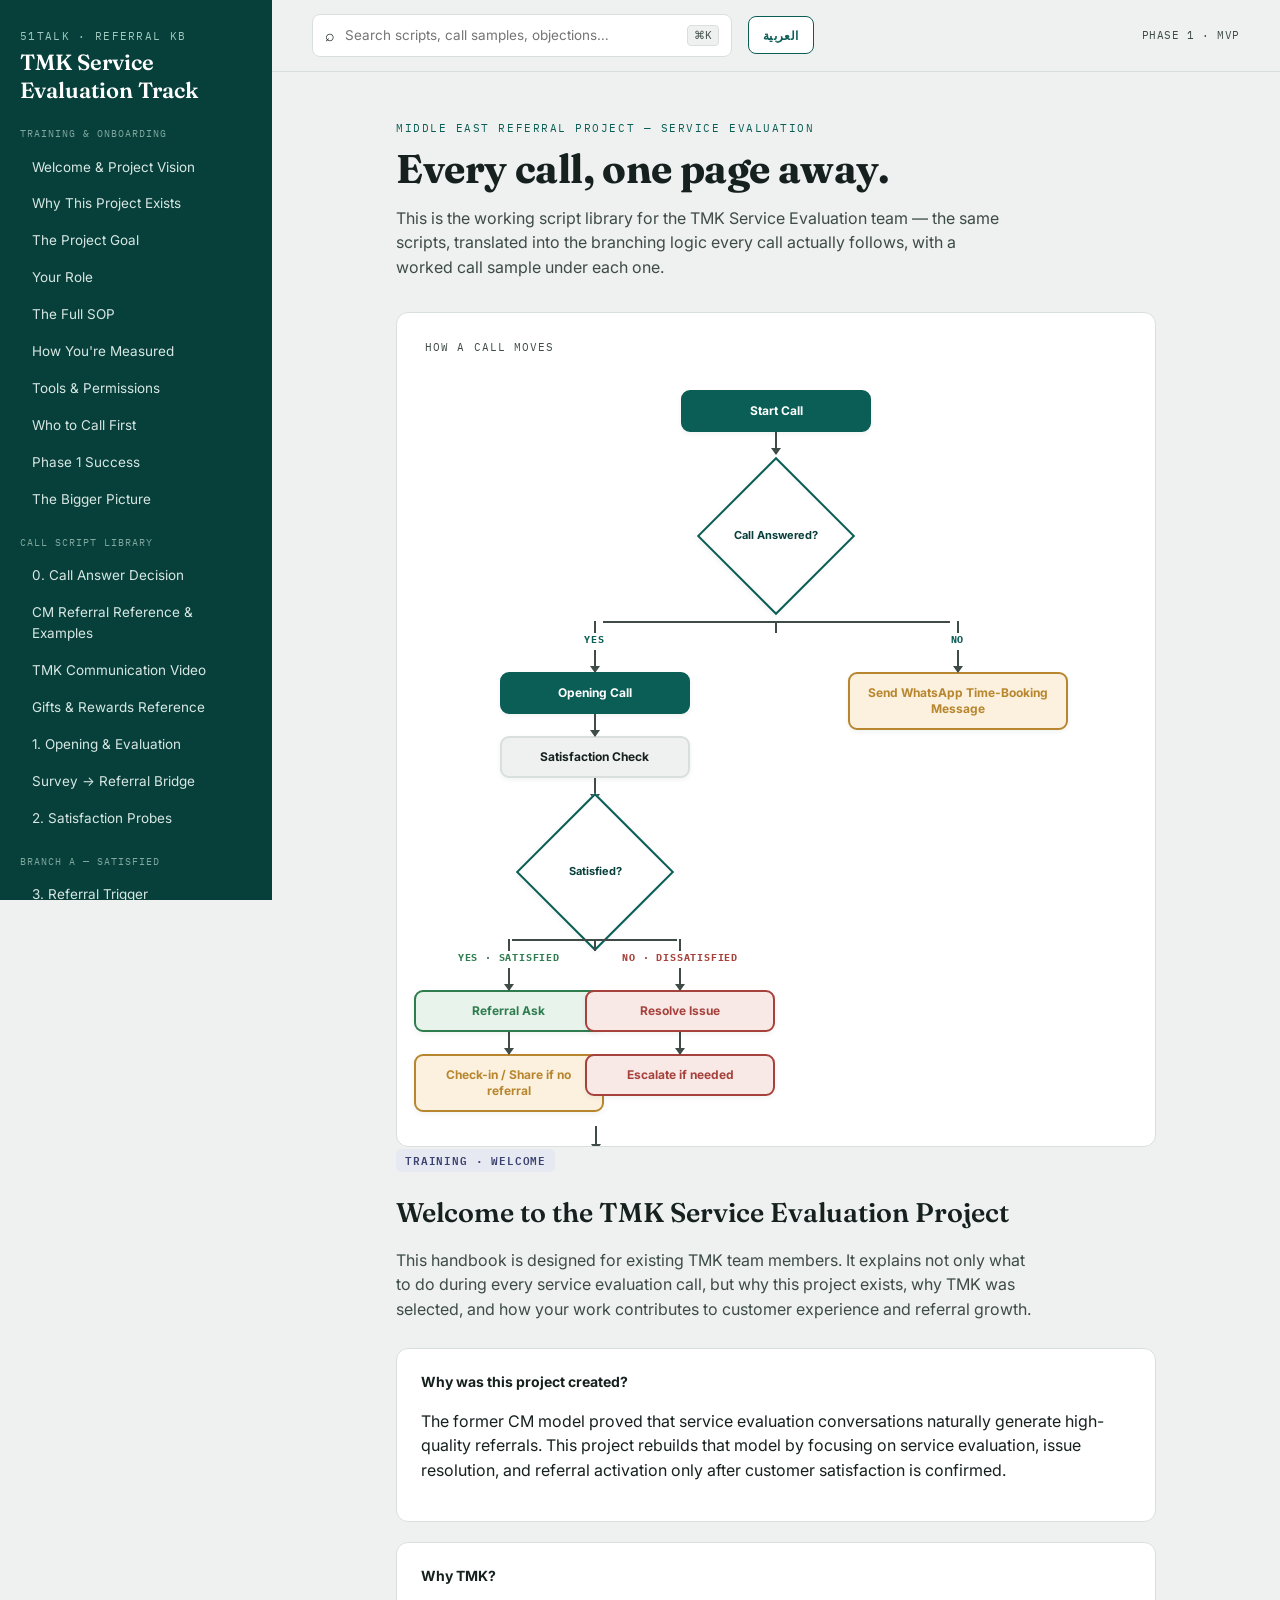
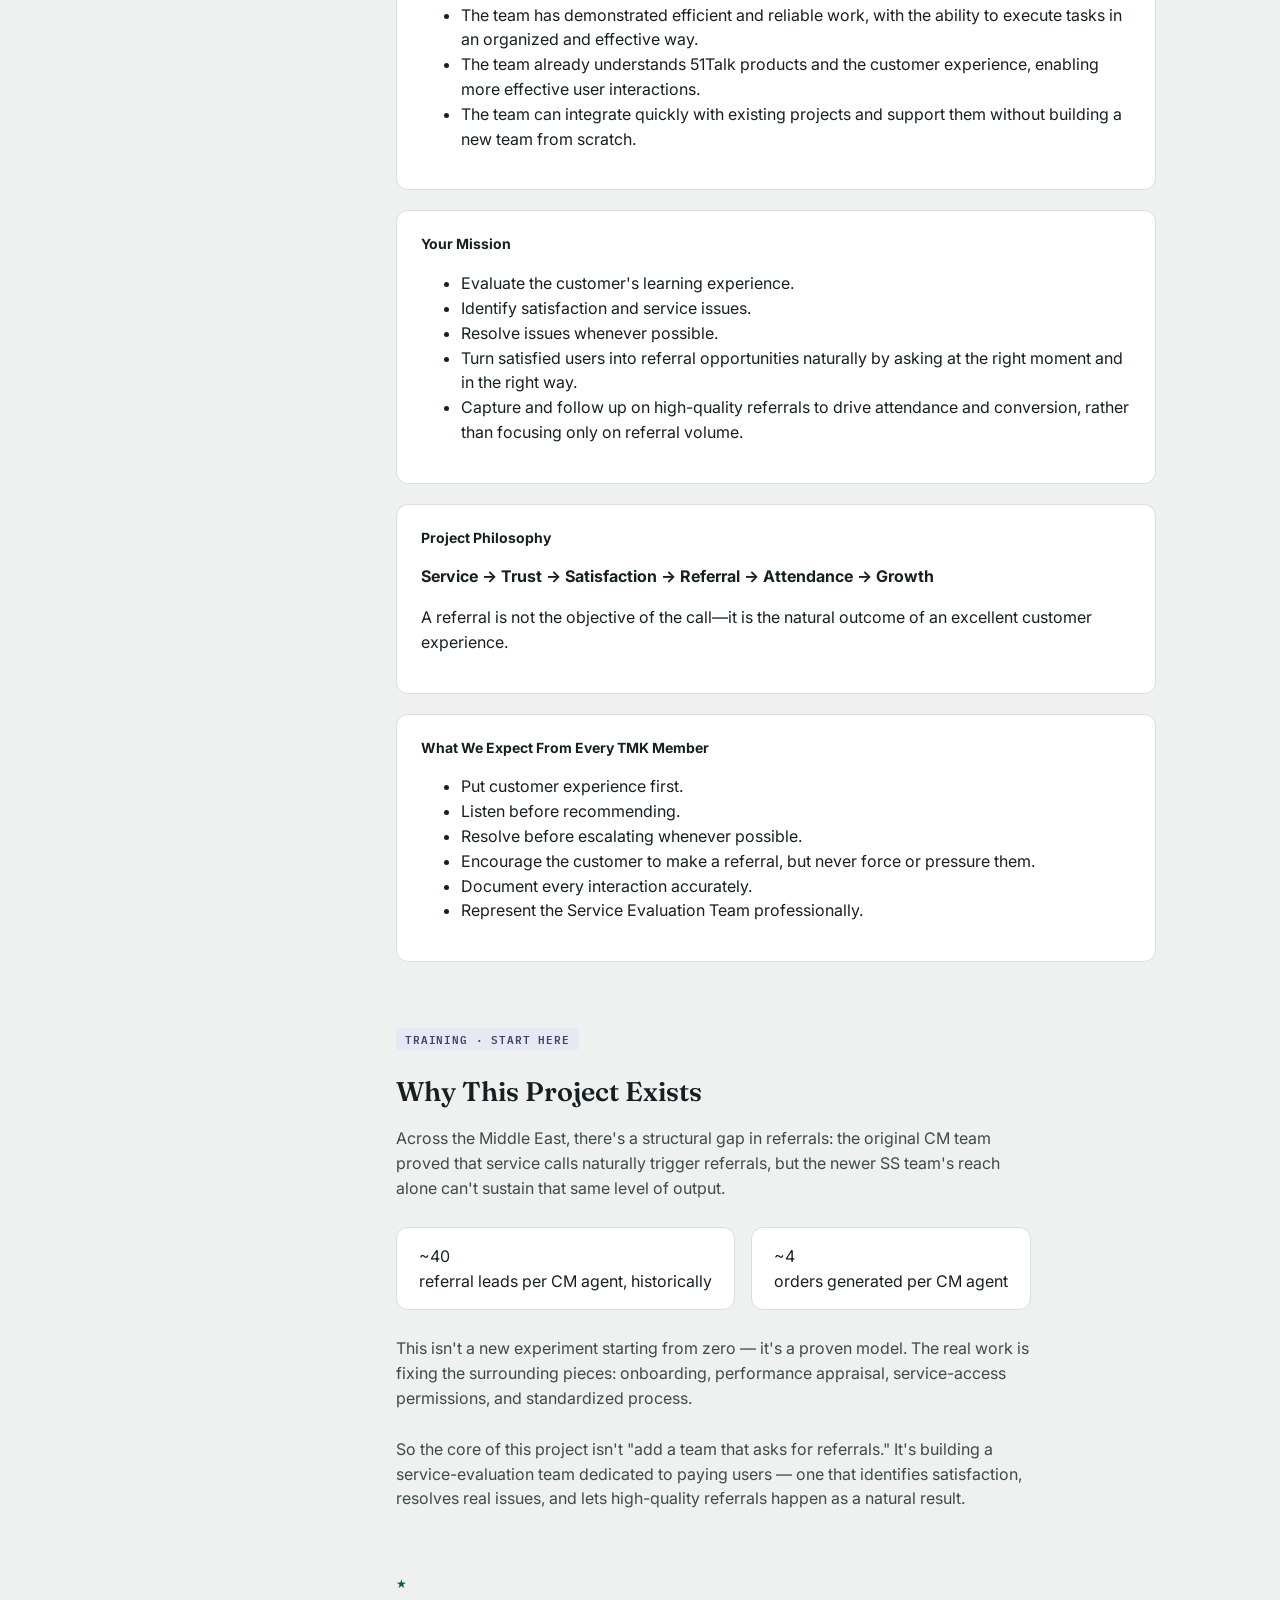
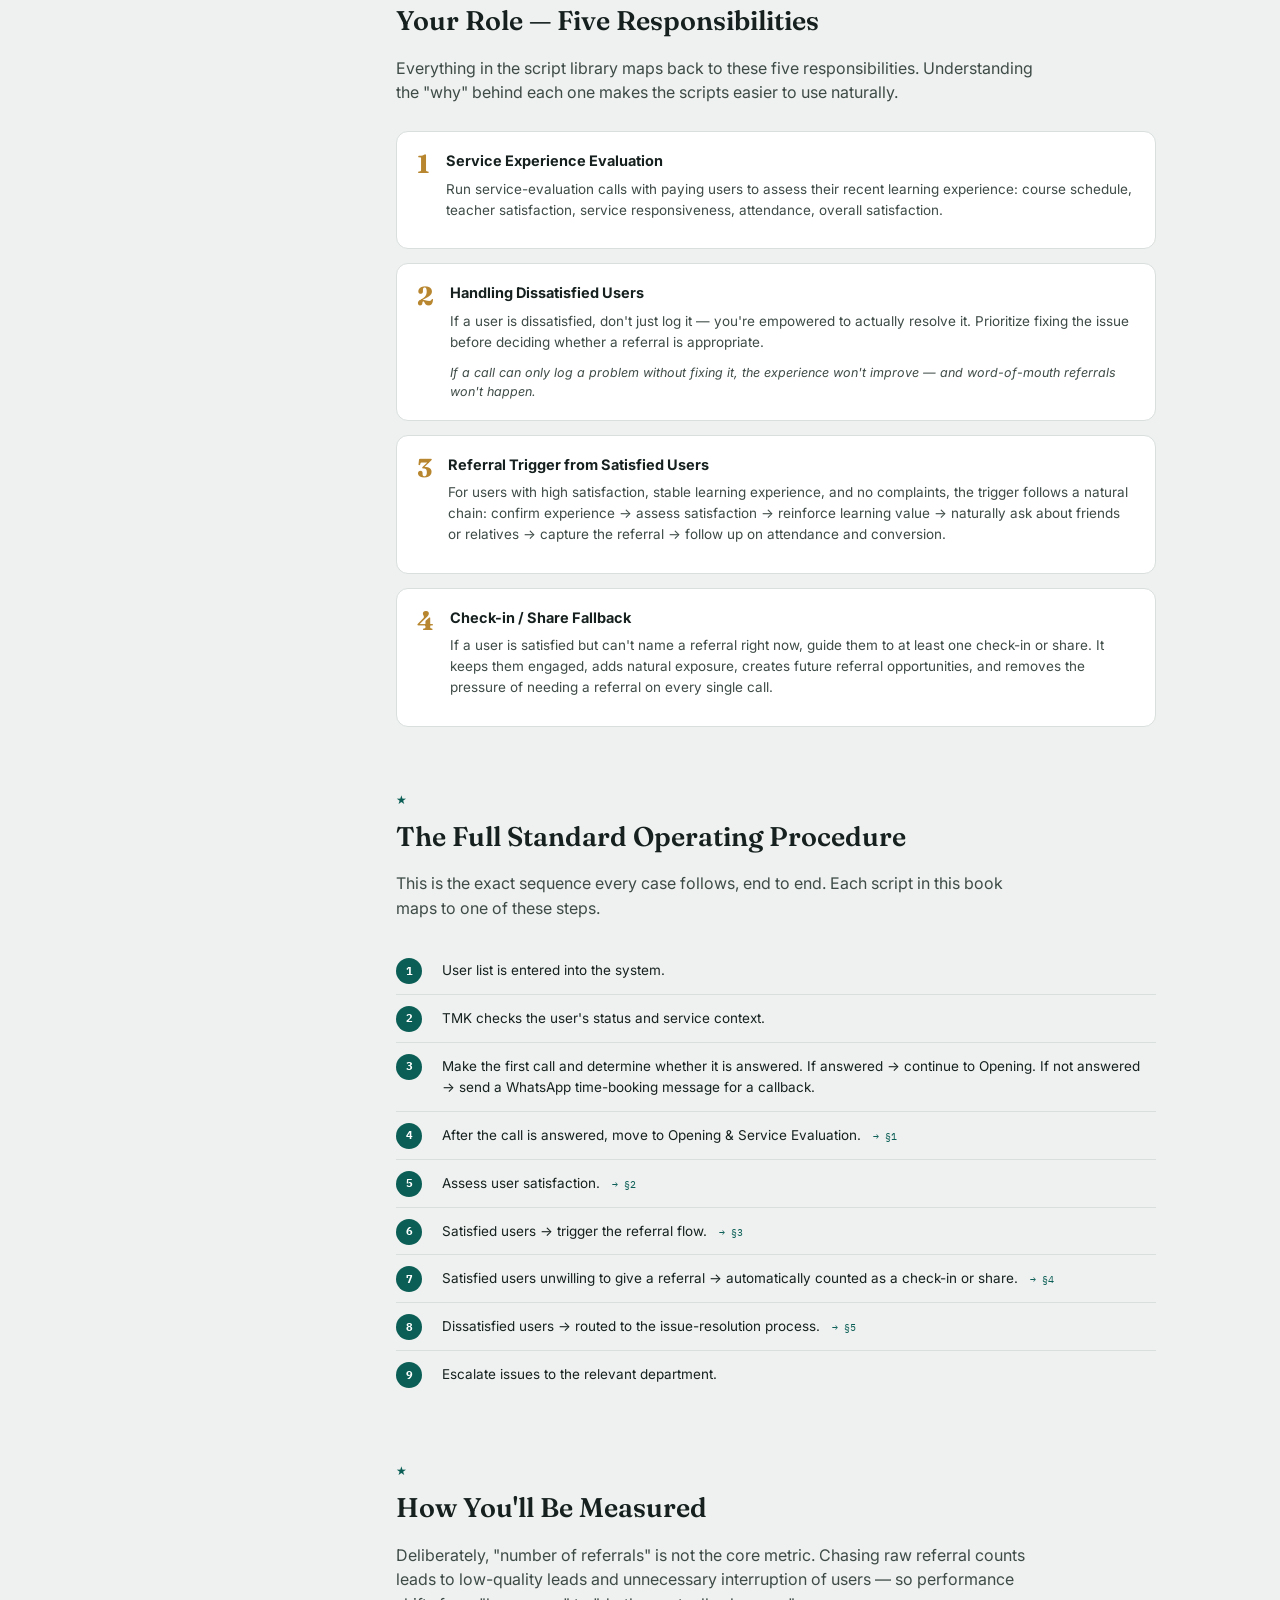
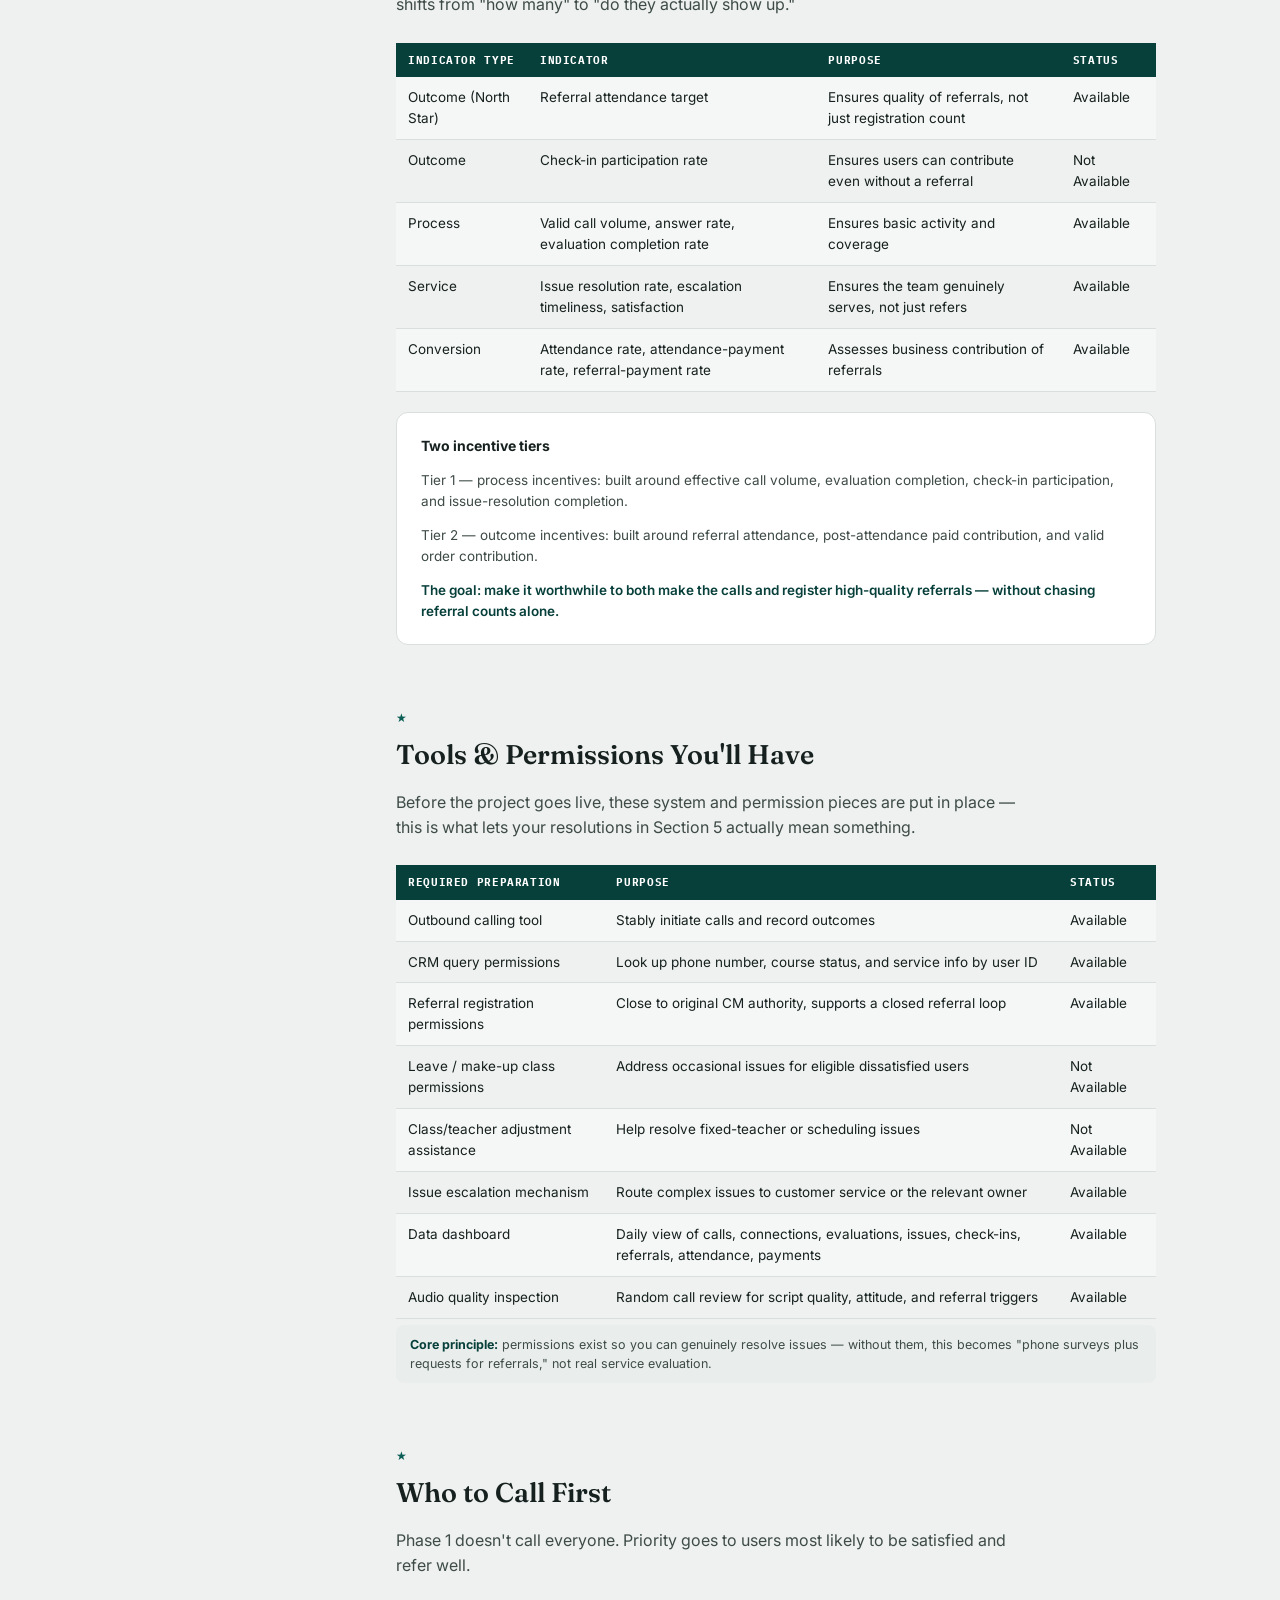
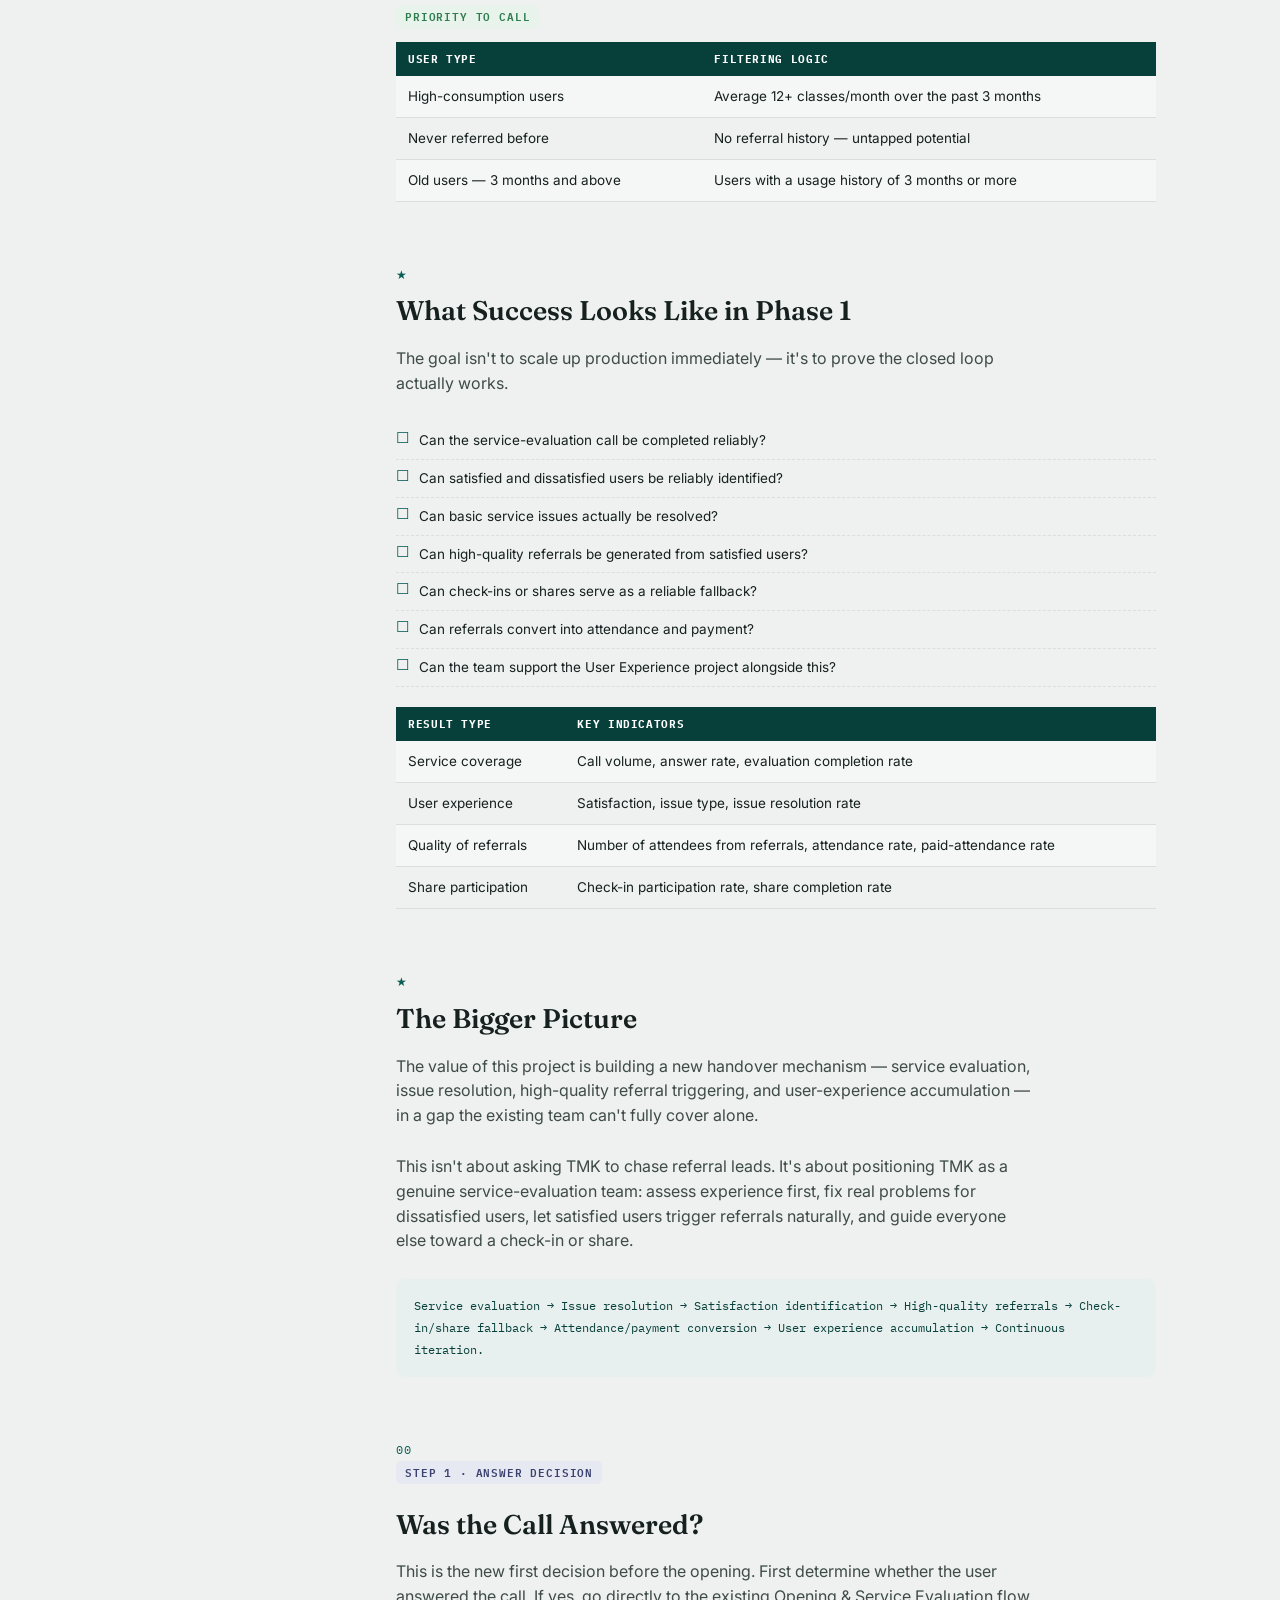
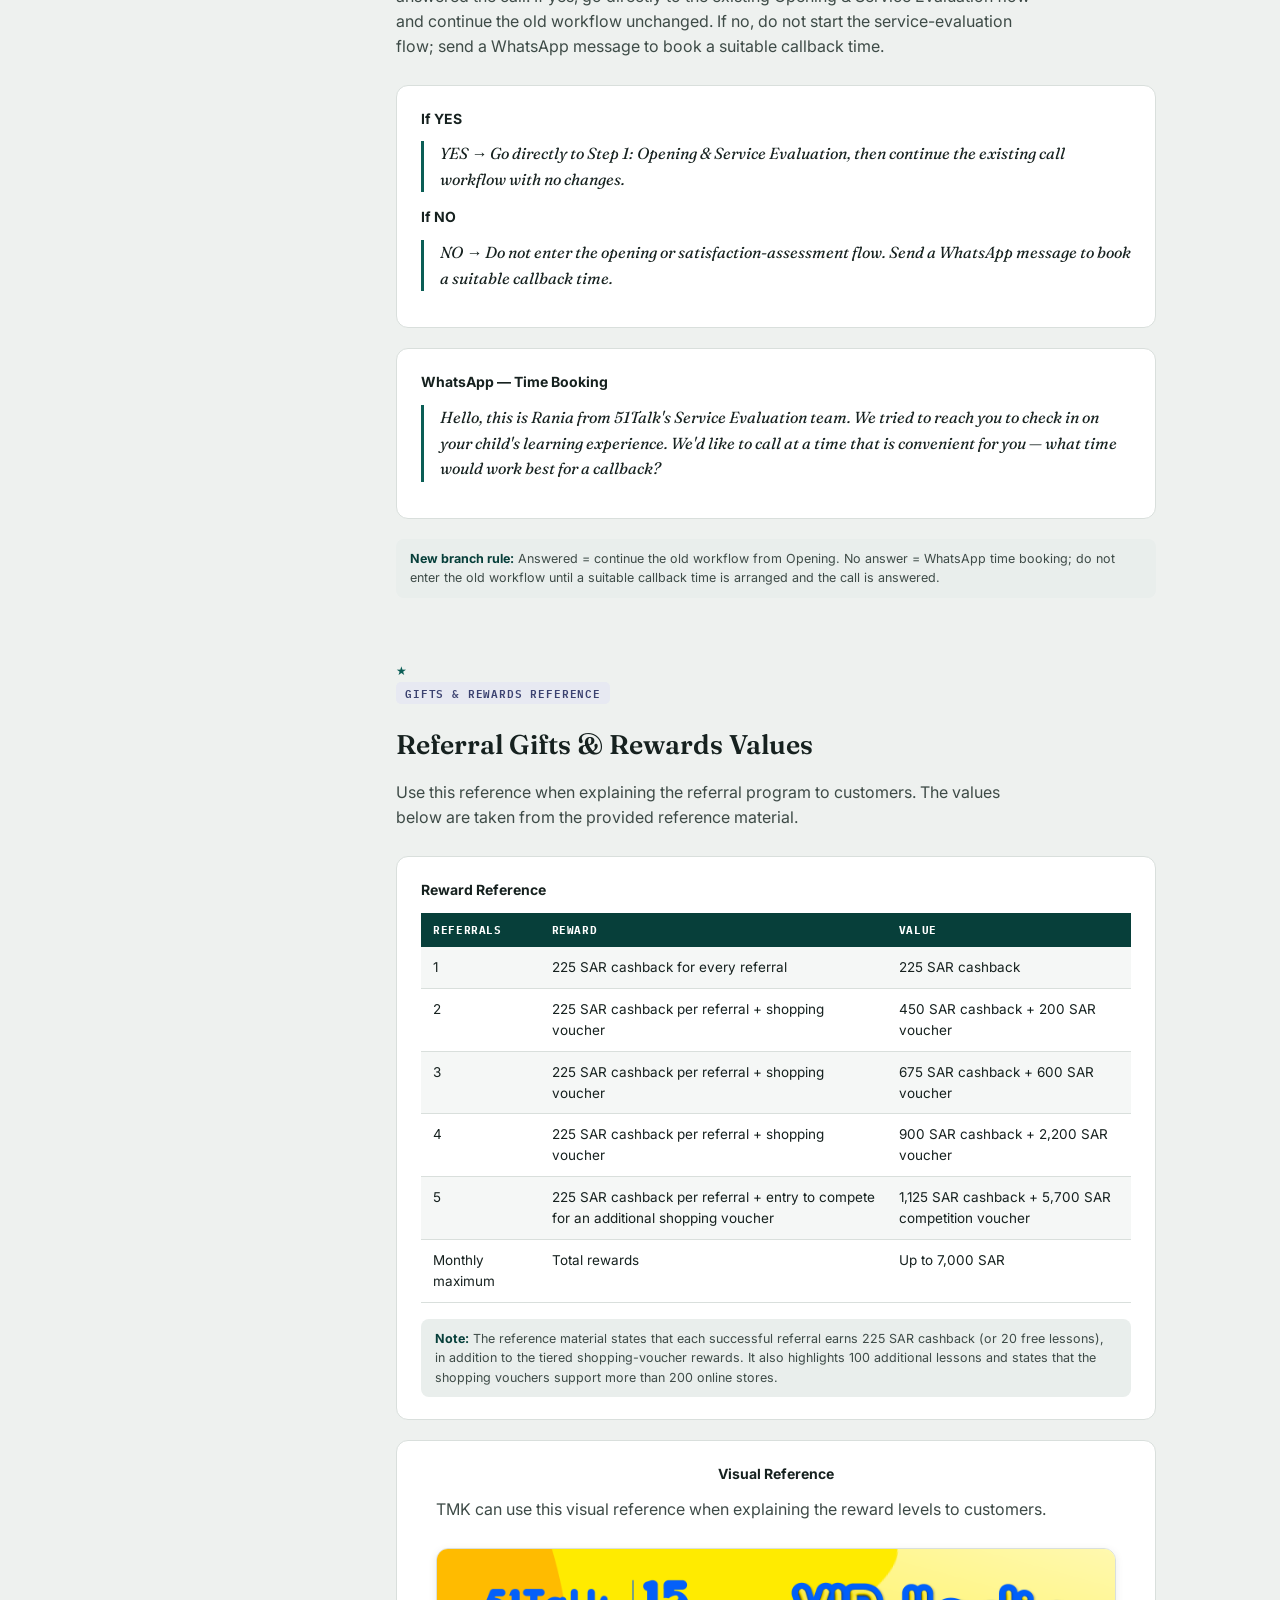
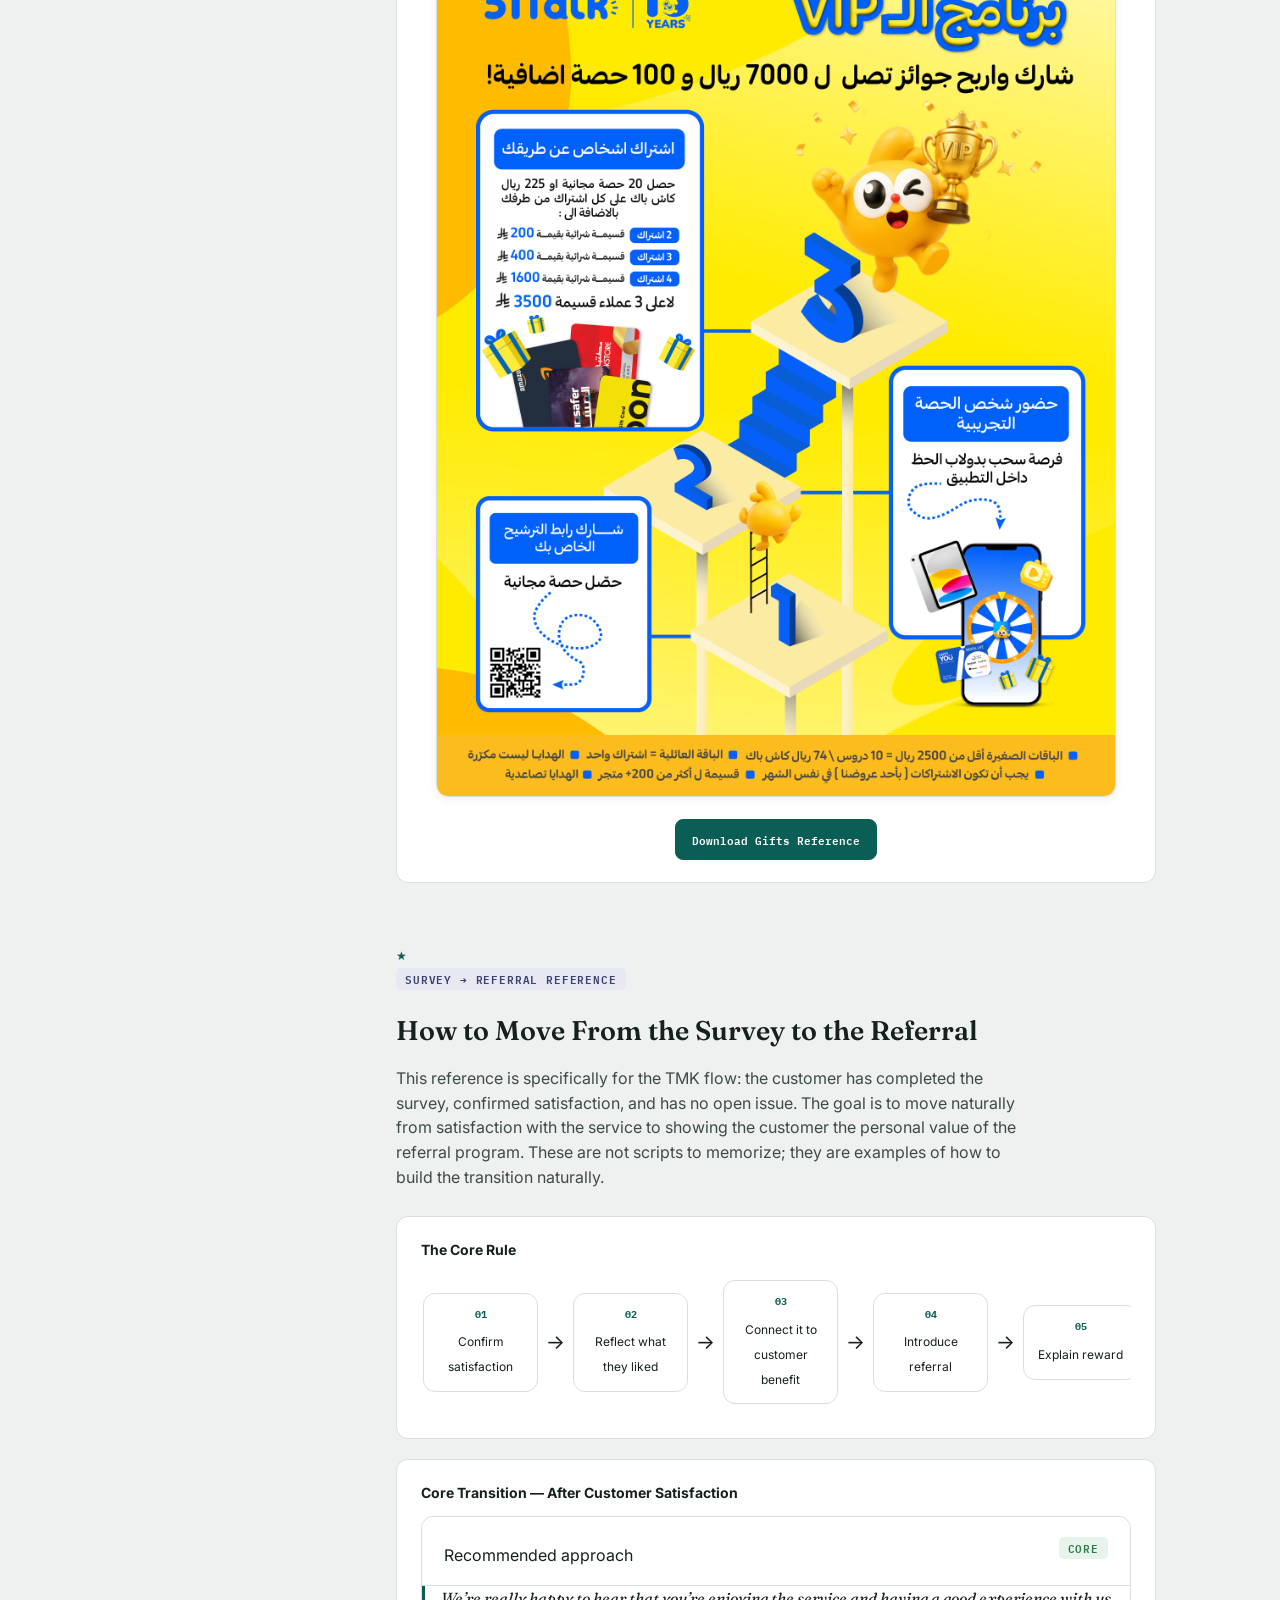
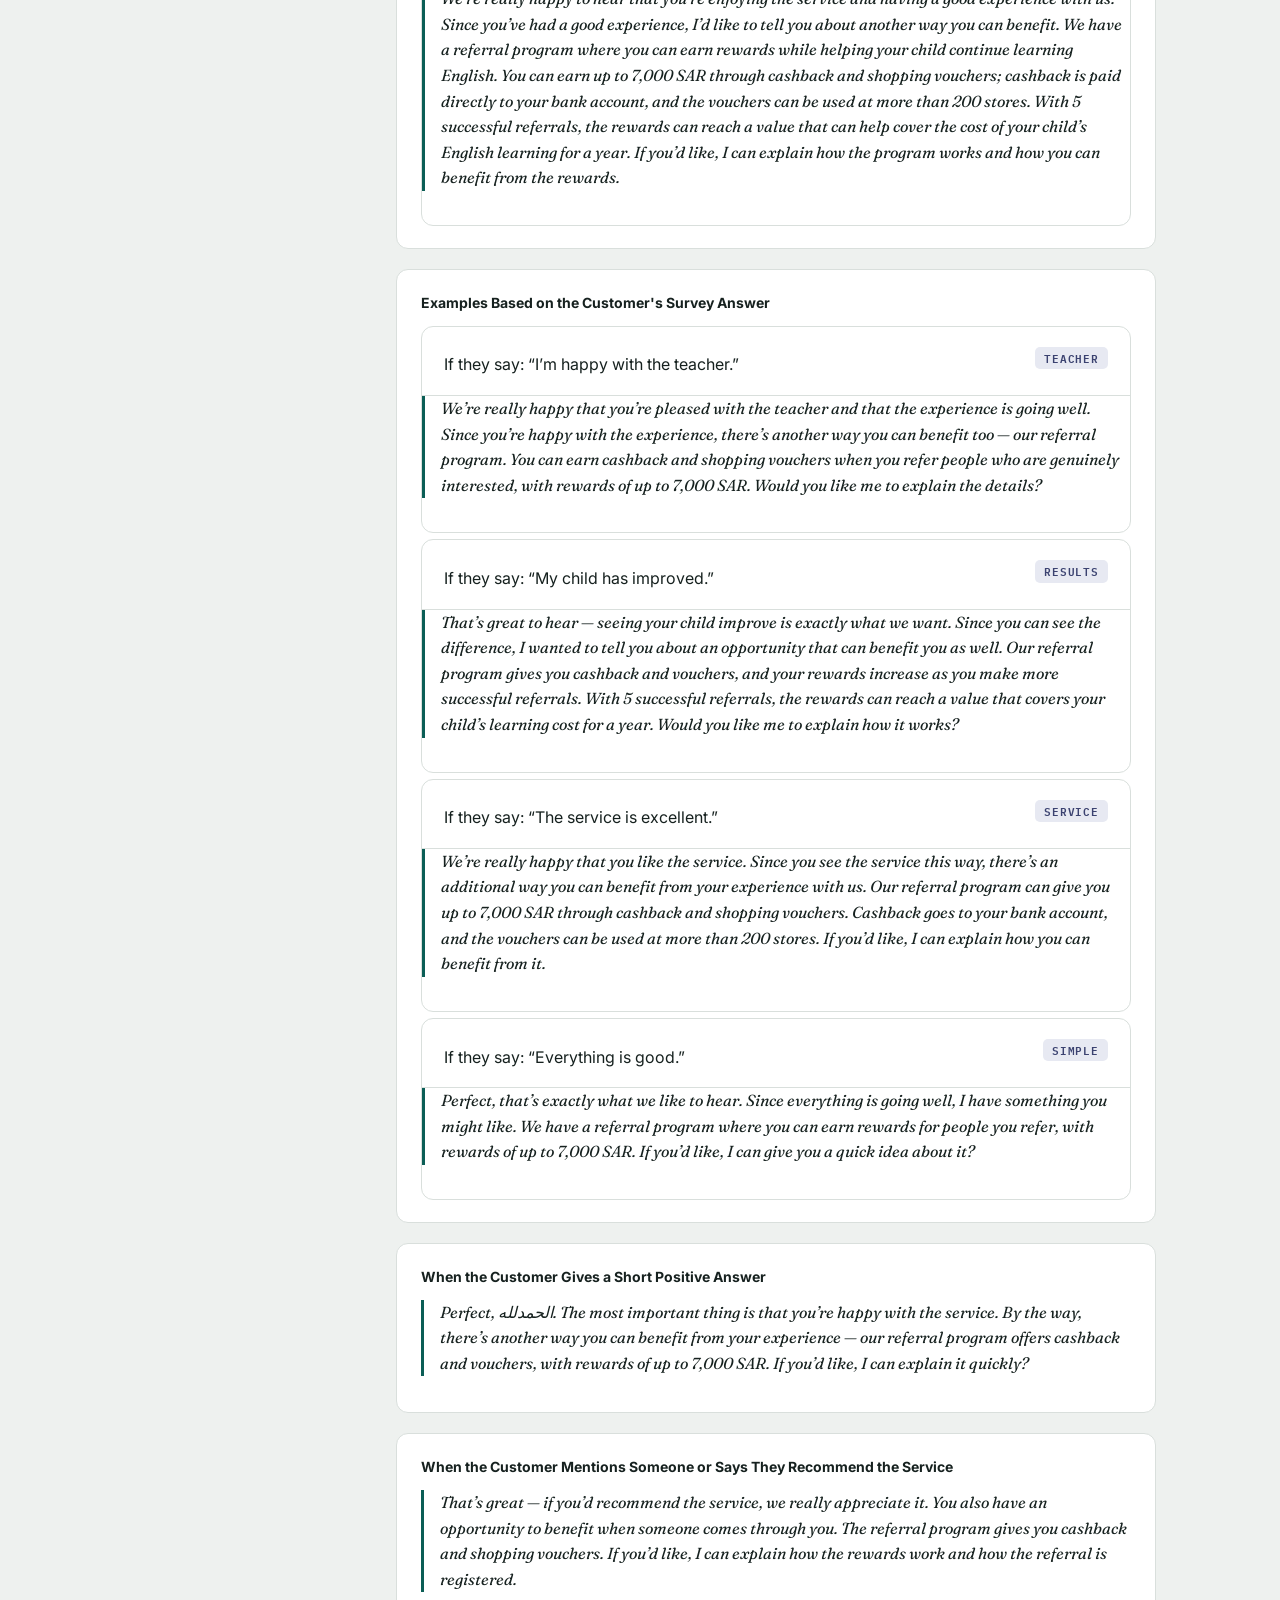
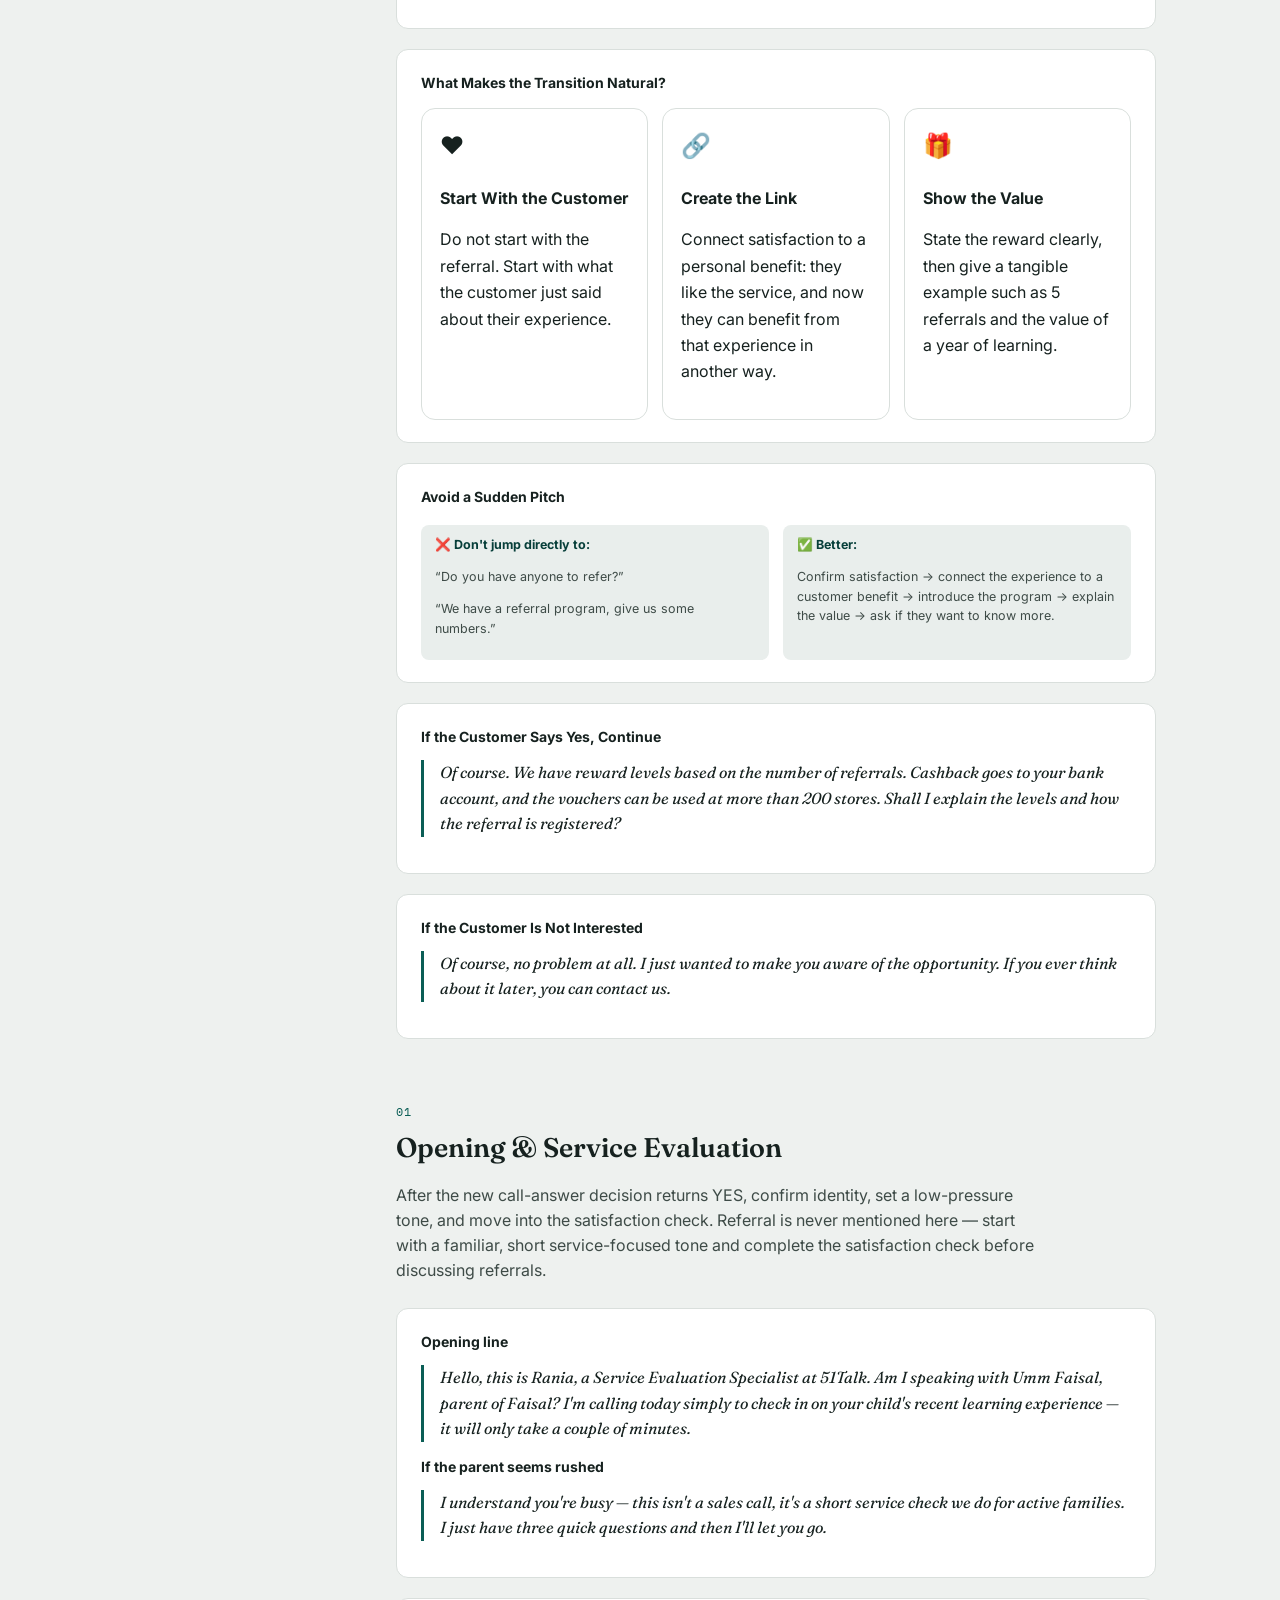
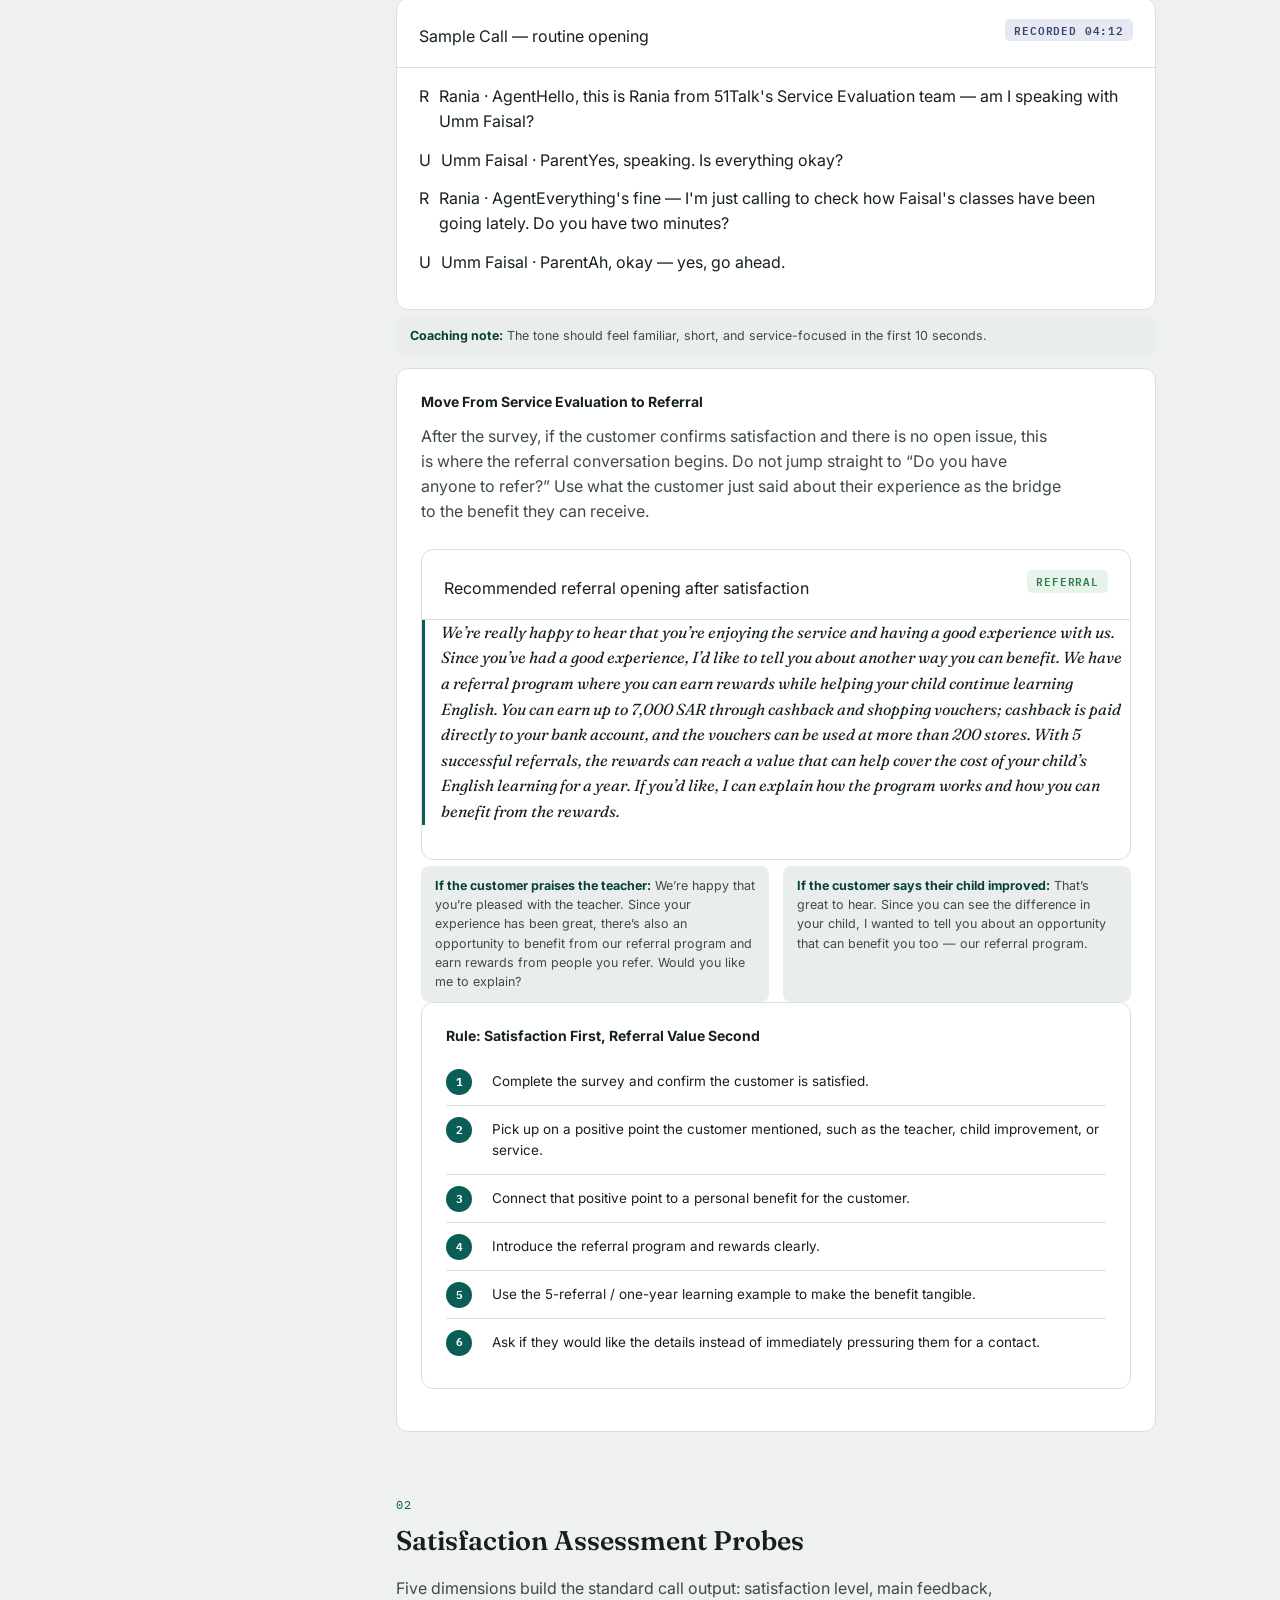
==== commit 0eadbff7: "opening-examples-update" ====
--- a/TMK_Referral_Knowledge_Book.html
+++ b/TMK_Referral_Knowledge_Book.html
@@ -21,38 +21,34 @@
 }
 body.rtl.tmk-copy-row{flex-direction:row-reverse;}
 @media(max-width:600px){.tmk-copy-row{flex-direction:column;}.tmk-copy-btn{width:100%;}
-}
-
-.gifts-image-card{text-align:center;}
-.gifts-reference-image{
-  display:block;
-  width:100%;
-  max-width:680px;
-  height:auto;
-  margin:18px auto;
-  border:1px solid var(--line);
-  border-radius:12px;
-  box-shadow:0 2px 8px rgba(22,33,31,.08);
-}
-.gifts-download-btn{margin-top:4px;}
-
-.rewards-table th,.rewards-table td{vertical-align:middle;}
-body.rtl .rewards-table{
-  direction:rtl;
-}
-body.rtl .rewards-table th,
-body.rtl .rewards-table td{
-  text-align:right;
-}
-body.rtl .rewards-table th:first-child,
-body.rtl .rewards-table td:first-child{
-  text-align:center;
-}
-body.rtl .rewards-table th:last-child,
-body.rtl .rewards-table td:last-child{
-  text-align:center;
-  direction:rtl;
-}
+}.gifts-image-card{text-align:center;}
+.gifts-reference-image{ display:block; width:100%; max-width:680px; height:auto; margin:18px auto; border:1px solid var(--line); border-radius:12px; box-shadow:0 2px 8px rgba(22,33,31,.08);
+}
+.gifts-download-btn{margin-top:4px;}.rewards-table th,.rewards-table td{vertical-align:middle;}
+body.rtl.rewards-table{ direction:rtl;
+}
+body.rtl.rewards-table th,
+body.rtl.rewards-table td{ text-align:right;
+}
+body.rtl.rewards-table th:first-child,
+body.rtl.rewards-table td:first-child{ text-align:center;
+}
+body.rtl.rewards-table th:last-child,
+body.rtl.rewards-table td:last-child{ text-align:center; direction:rtl;
+}.insight-grid{display:grid;grid-template-columns:repeat(3,minmax(0,1fr));gap:14px;margin-top:14px}
+.insight-card{padding:18px;border:1px solid var(--line);border-radius:14px;background:rgba(255,255,255,.025)}
+.insight-icon{font-size:24px;margin-bottom:8px}
+.insight-card h4{margin-bottom:7px}
+.insight-card p{color:var(--muted);line-height:1.65}
+@media (max-width:800px){.insight-grid{grid-template-columns:1fr}}
+
+.flow-strip{display:flex;align-items:center;gap:8px;overflow-x:auto;padding:8px 2px 12px}
+.flow-step{min-width:115px;padding:13px 12px;border:1px solid var(--line);border-radius:12px;text-align:center;background:rgba(255,255,255,.025)}
+.flow-step b{display:block;font-family:var(--mono);font-size:10px;color:var(--brand);margin-bottom:6px}
+.flow-step span{font-size:12px;line-height:1.4}
+.flow-arrow{font-size:20px;color:var(--muted);flex:0 0 auto}
+.two-col{display:grid;grid-template-columns:1fr 1fr;gap:14px}
+@media(max-width:800px){.two-col{grid-template-columns:1fr}.flow-strip{align-items:stretch}}
 </style>
 <style>
 /* Flowchart layout — aligned grid, fits inside the card */
@@ -115,10 +111,11 @@
 <div class="nav-label" data-ar="مكتبة نصوص المكالمات">Call Script Library</div>
 <div class="nav-group">
 <a class="nav-link" data-ar="٠. هل تم الرد؟" href="#call-answer">0. Call Answer Decision</a>
-<a class="nav-link" data-ar="أمثلة على طريقة عمل TMK" href="#tmk-examples">TMK Examples</a>
-<a class="nav-link" data-ar="مرجع الهدايا والمكافآت" href="#gifts-reference">Gifts &amp; Rewards Reference</a>
-
-<a class="nav-link" data-ar="١. الافتتاحية وتقييم الخدمة" href="#opening">1. Opening &amp; Evaluation</a>
+<a class="nav-link" data-ar="مرجع وأمثلة الريفيرال من CM" href="#cm-referral-reference">CM Referral Reference &amp; Examples</a>
+<a class="nav-link" data-ar="مثال فيديو على طريقة التواصل" href="#tmk-video-example">TMK Communication Video</a>
+<a class="nav-link" data-ar="مرجع الهدايا والمكافآت" href="#gifts-reference">Gifts &amp; Rewards Reference</a> <a class="nav-link" data-ar="١. الافتتاحية وتقييم الخدمة" href="#opening">1. Opening &amp; Evaluation</a>
+<a class="nav-link" data-ar="الانتقال من التقييم إلى الريفيرال" href="#referral-bridge">Survey → Referral Bridge</a>
+
 <a class="nav-link" data-ar="٢. أسئلة قياس الرضا" href="#assessment">2. Satisfaction Probes</a>
 </div>
 <div class="nav-label" data-ar="المسار أ — العميل راضٍ">Branch A — Satisfied</div>
@@ -372,83 +369,160 @@
 <p class="script-line" data-ar="مرحبًا، معك رانيا من فريق تقييم الخدمة في 51Talk. حاولنا التواصل معك للاطمئنان على تجربة تعلّم طفلك. نود الاتصال بك في وقت مناسب لك — ما الوقت الذي يناسبك لإعادة الاتصال؟">Hello, this is Rania from 51Talk's Service Evaluation team. We tried to reach you to check in on your child's learning experience. We'd like to call at a time that is convenient for you — what time would work best for a callback?</p>
 </div>
 <p class="note"><b data-ar="قاعدة التفرّع الجديدة:">New branch rule:</b> <span data-ar="تم الرد = استكمل الـ workflow القديم من الافتتاح. لا يوجد رد = واتساب لحجز وقت، ولا تدخل في الـ workflow القديم حتى يتم تحديد وقت مناسب وإعادة الاتصال.">Answered = continue the old workflow from Opening. No answer = WhatsApp time booking; do not enter the old workflow until a suitable callback time is arranged and the call is answered.</span></p>
-</section> <!-- HOW TMK SHOULD CONDUCT THE CALL -->
-
-<!-- REFERRAL GIFTS & REWARDS REFERENCE -->
-<section class="kb-section" id="gifts-reference">
+</section> <!-- HOW TMK SHOULD CONDUCT THE CALL --> <!-- REFERRAL GIFTS & REWARDS REFERENCE -->
+<section class="kb-section" id="gifts-reference"> <div class="section-number">★</div> <span class="tag neutral" data-ar="مرجع الهدايا والمكافآت">Gifts &amp; Rewards Reference</span> <h2 class="section-title" data-ar="قيم الهدايا والمكافآت للريفيرال">Referral Gifts &amp; Rewards Values</h2> <p class="section-purpose" data-ar="استخدم هذا المرجع وأنت تشرح برنامج الريفيرال للعميل. القيم الموجودة هنا مأخوذة من المادة المرجعية المرفقة."> Use this reference when explaining the referral program to customers. The values below are taken from the provided reference material. </p> <div class="card"> <h3 data-ar="جدول المكافآت">Reward Reference</h3> <table class="faq rewards-table" dir="ltr"> <tr> <th data-ar="عدد الريفيرالات">Referrals</th> <th data-ar="المكافأة">Reward</th> <th data-ar="القيمة">Value</th> </tr> <tr> <td>1</td> <td data-ar="225 ريال كاش باك لكل ريفيرال">225 SAR cashback for every referral</td> <td data-ar="225 ريال كاش باك">225 SAR cashback</td> </tr> <tr> <td>2</td> <td data-ar="225 ريال كاش باك لكل ريفيرال + قسيمة شرائية">225 SAR cashback per referral + shopping voucher</td> <td data-ar="450 ريال كاش باك + قسيمة بقيمة 200 ريال">450 SAR cashback + 200 SAR voucher</td> </tr> <tr> <td>3</td> <td data-ar="225 ريال كاش باك لكل ريفيرال + قسيمة شرائية">225 SAR cashback per referral + shopping voucher</td> <td data-ar="675 ريال كاش باك + قسيمة بقيمة 600 ريال">675 SAR cashback + 600 SAR voucher</td> </tr> <tr> <td>4</td> <td data-ar="225 ريال كاش باك لكل ريفيرال + قسيمة شرائية">225 SAR cashback per referral + shopping voucher</td> <td data-ar="900 ريال كاش باك + قسيمة بقيمة 2,200 ريال">900 SAR cashback + 2,200 SAR voucher</td> </tr> <tr> <td>5</td> <td data-ar="225 ريال كاش باك لكل ريفيرال + الدخول في المنافسة على قسيمة إضافية">225 SAR cashback per referral + entry to compete for an additional shopping voucher</td> <td data-ar="1,125 ريال كاش باك + قسيمة إضافية بقيمة 5,700 ريال">1,125 SAR cashback + 5,700 SAR competition voucher</td> </tr> <tr> <td data-ar="الحد الأقصى الشهري">Monthly maximum</td> <td data-ar="إجمالي الجوائز">Total rewards</td> <td data-ar="حتى 7,000 ريال">Up to 7,000 SAR</td> </tr> </table> <div class="note" style="margin-top:16px;"> <b data-ar="ملاحظة:">Note:</b> <span data-ar="المادة المرجعية توضح أن كل ريفيرال ناجحة تمنح 225 ريال كاش باك (أو 20 حصة مجانية)، بالإضافة إلى قسائم الشراء حسب مستوى الريفيرالات. كما تذكر 100 حصة إضافية ضمن العنوان، وتوضح أن القسائم تدعم أكثر من 200 متجر إلكتروني."> The reference material states that each successful referral earns 225 SAR cashback (or 20 free lessons), in addition to the tiered shopping-voucher rewards. It also highlights 100 additional lessons and states that the shopping vouchers support more than 200 online stores. </span> </div> </div> <div class="card gifts-image-card"> <h3 data-ar="المادة البصرية المرجعية">Visual Reference</h3> <p class="section-purpose" data-ar="يقدر فريق TMK يرجع للصورة عند شرح مستويات المكافآت للعميل."> TMK can use this visual reference when explaining the reward levels to customers. </p> <img class="gifts-reference-image" src="[data-uri]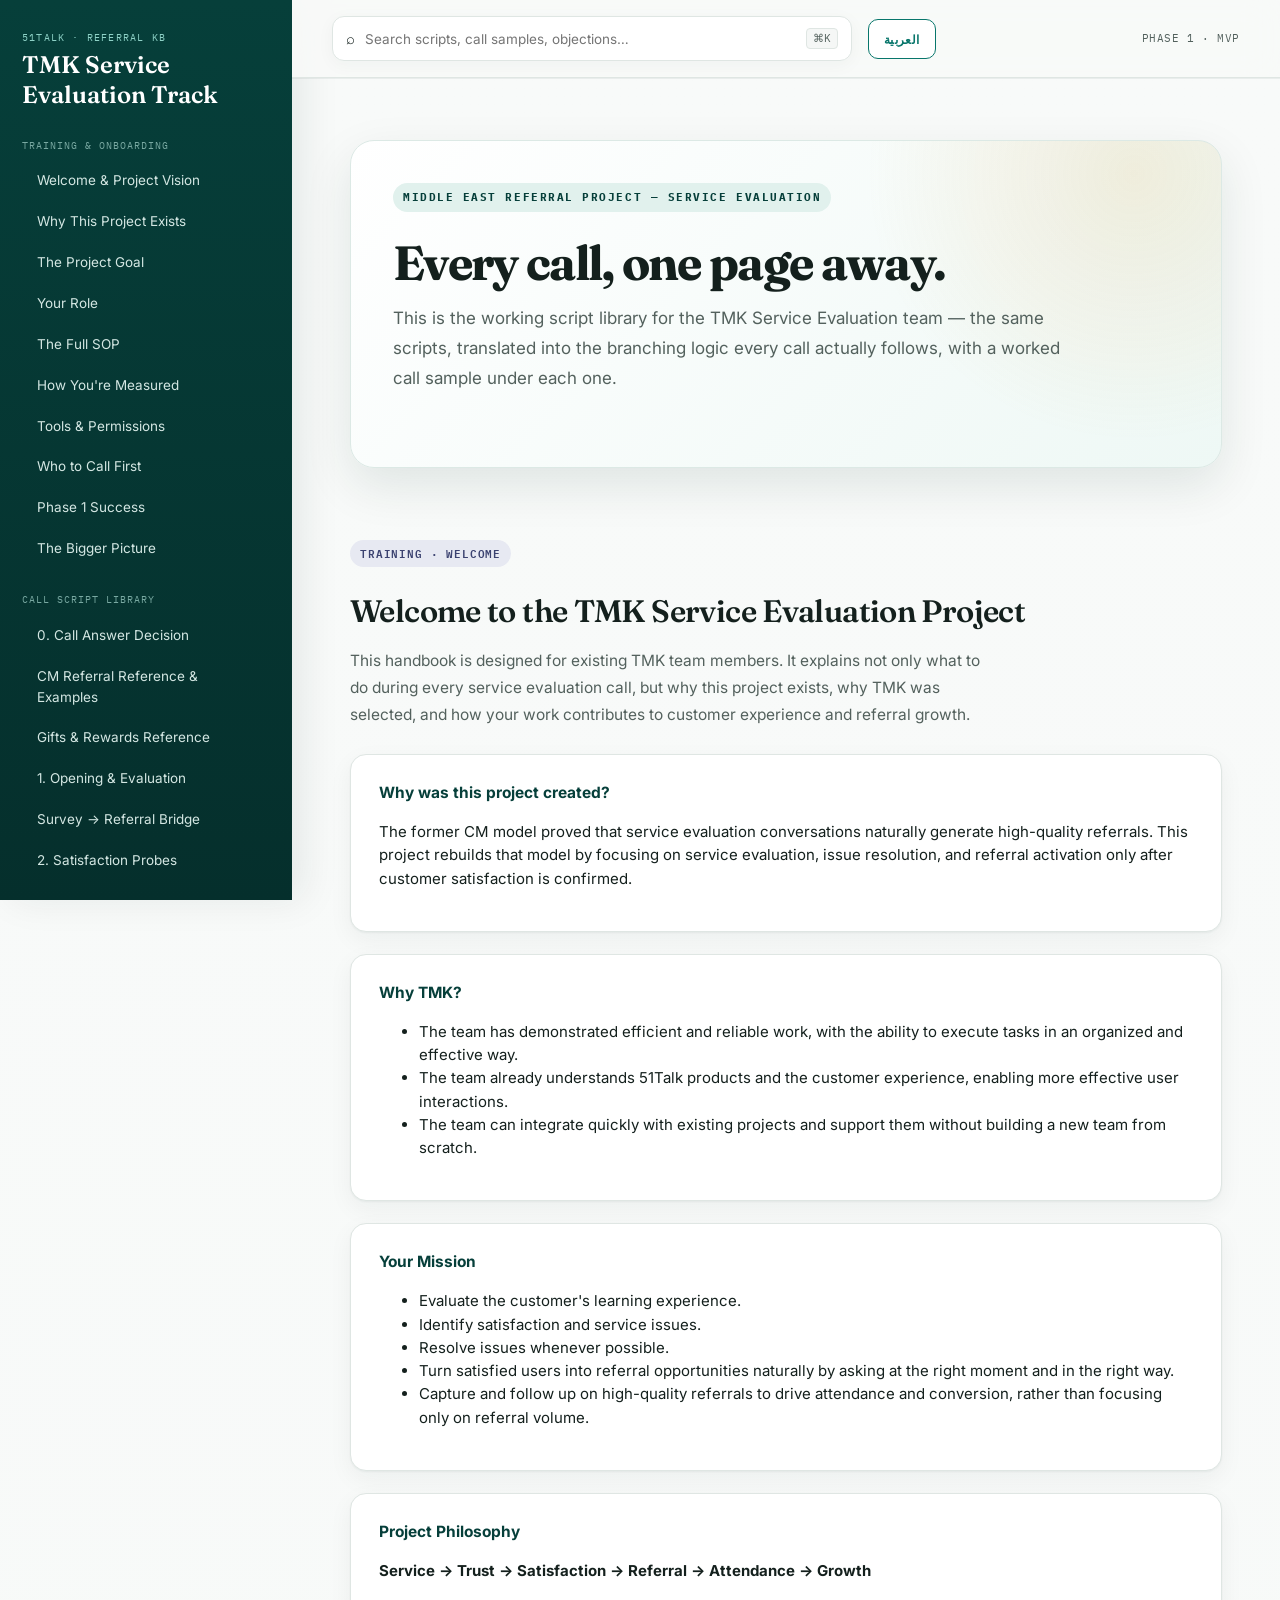
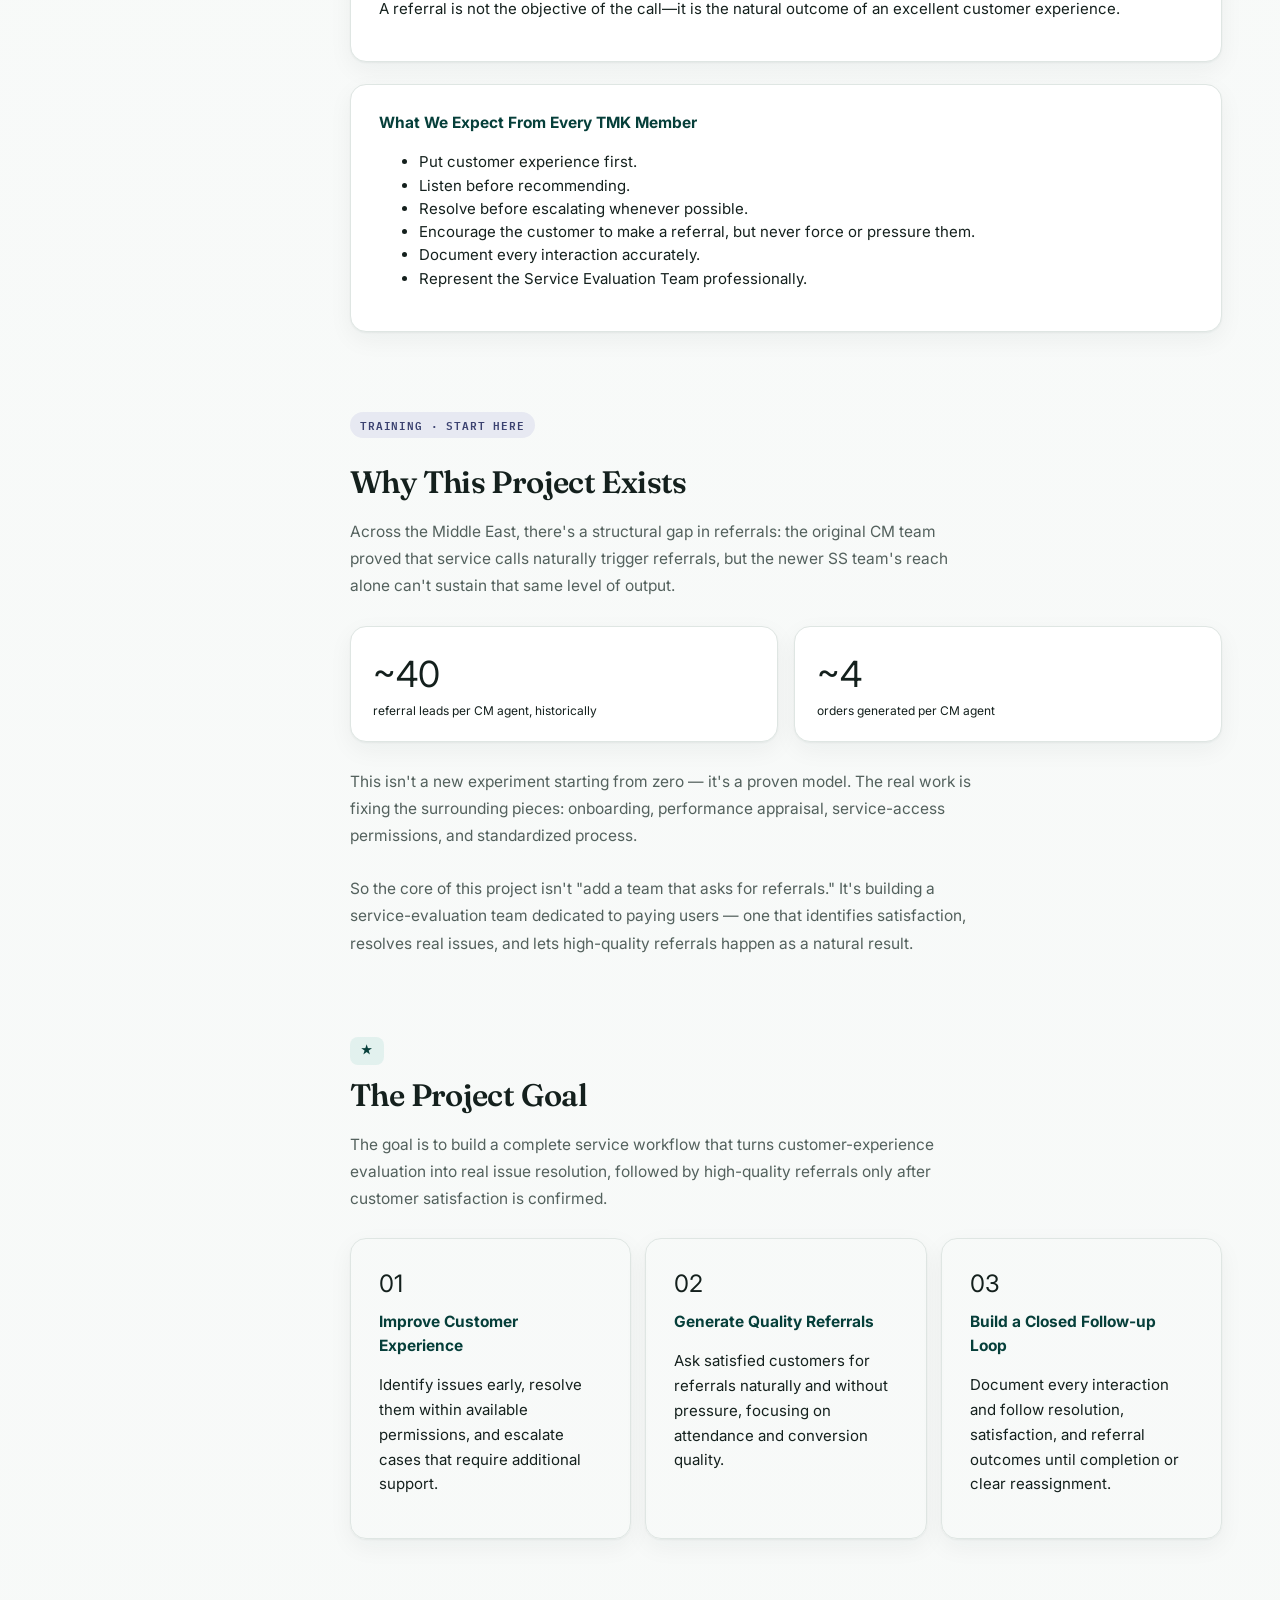
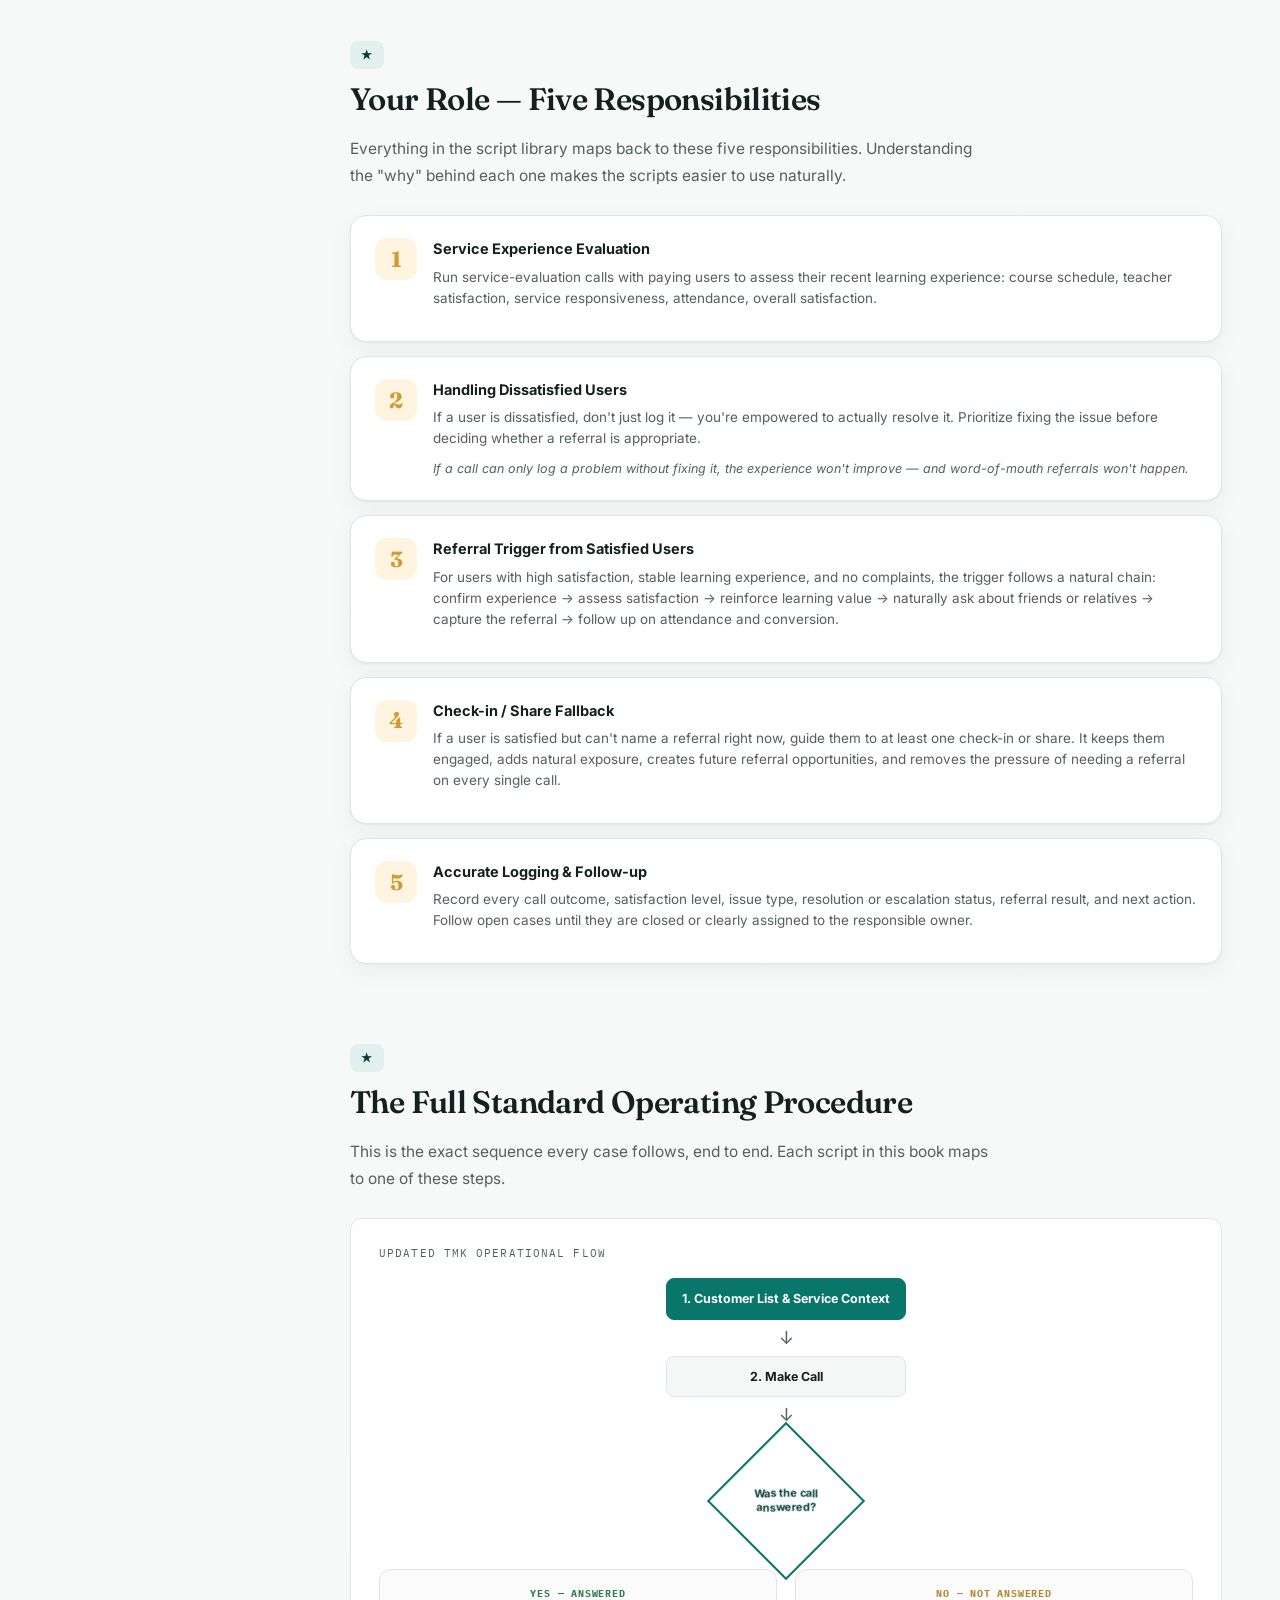
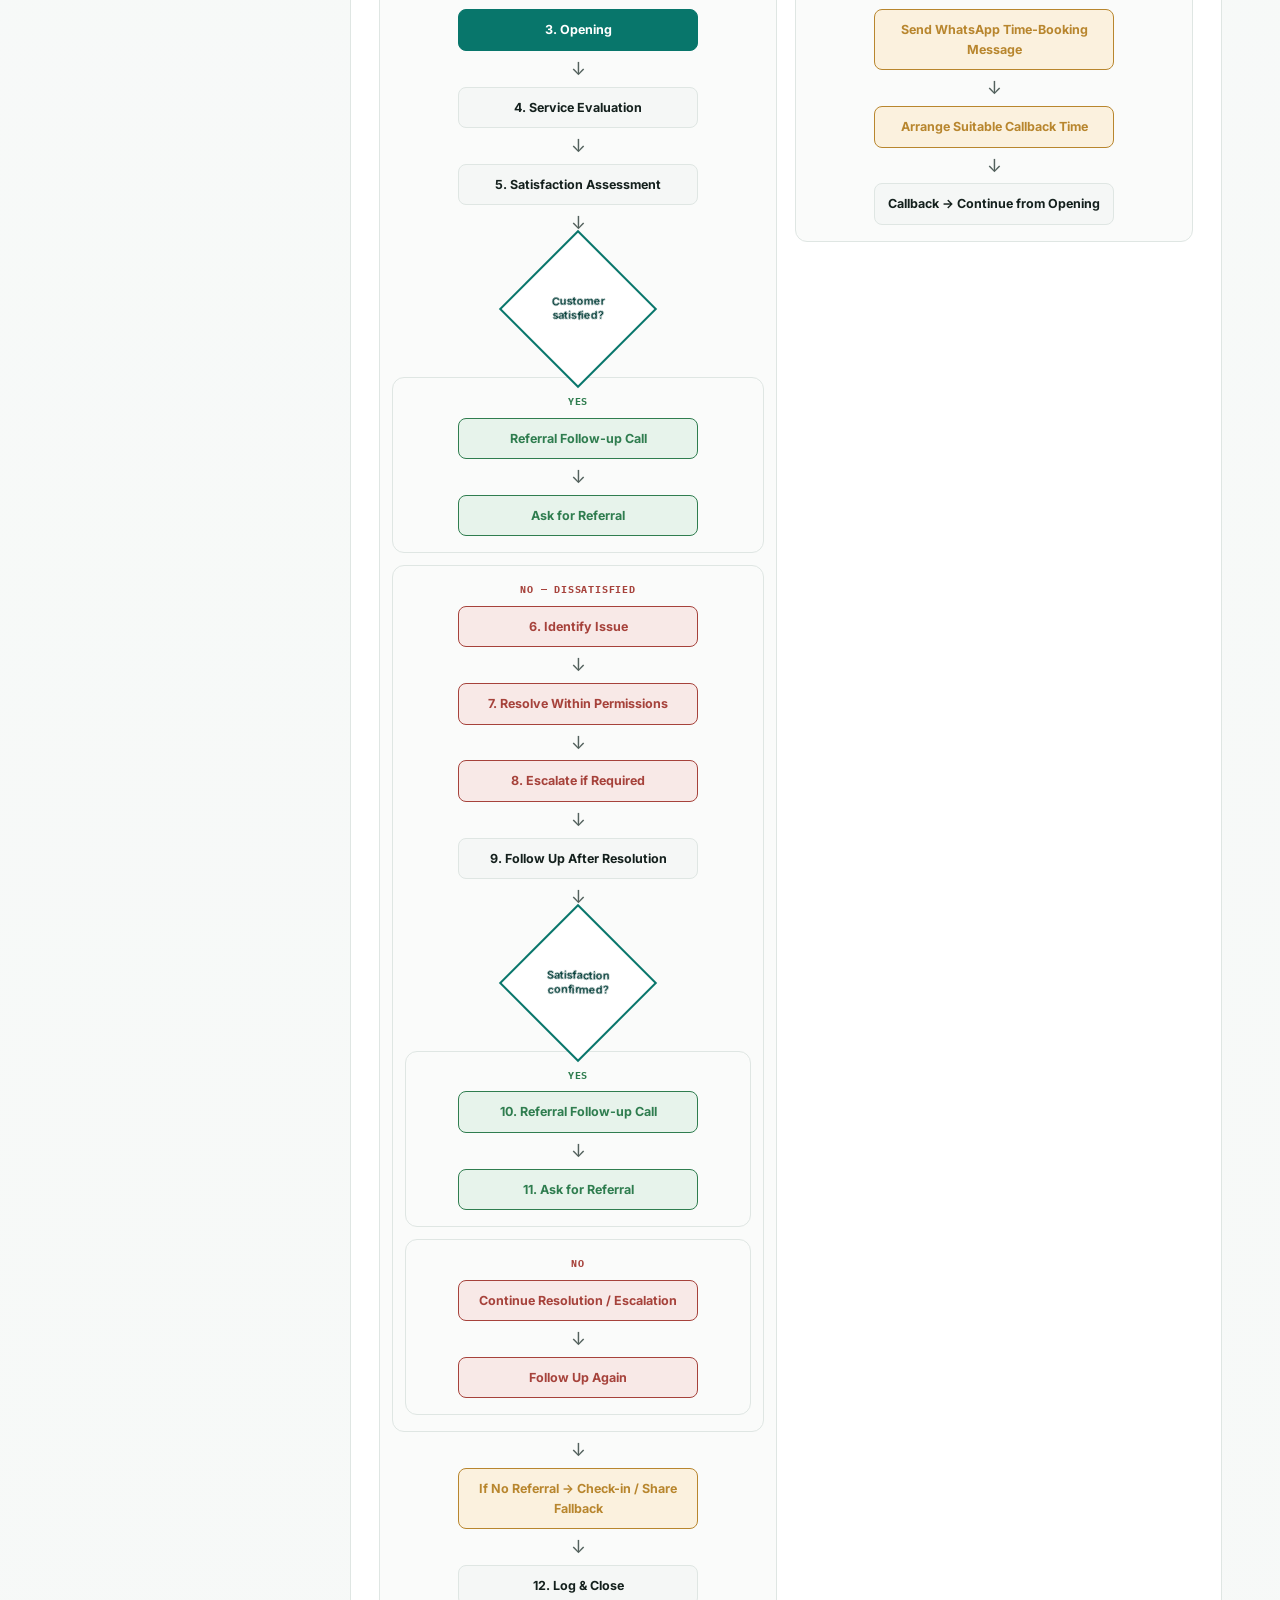
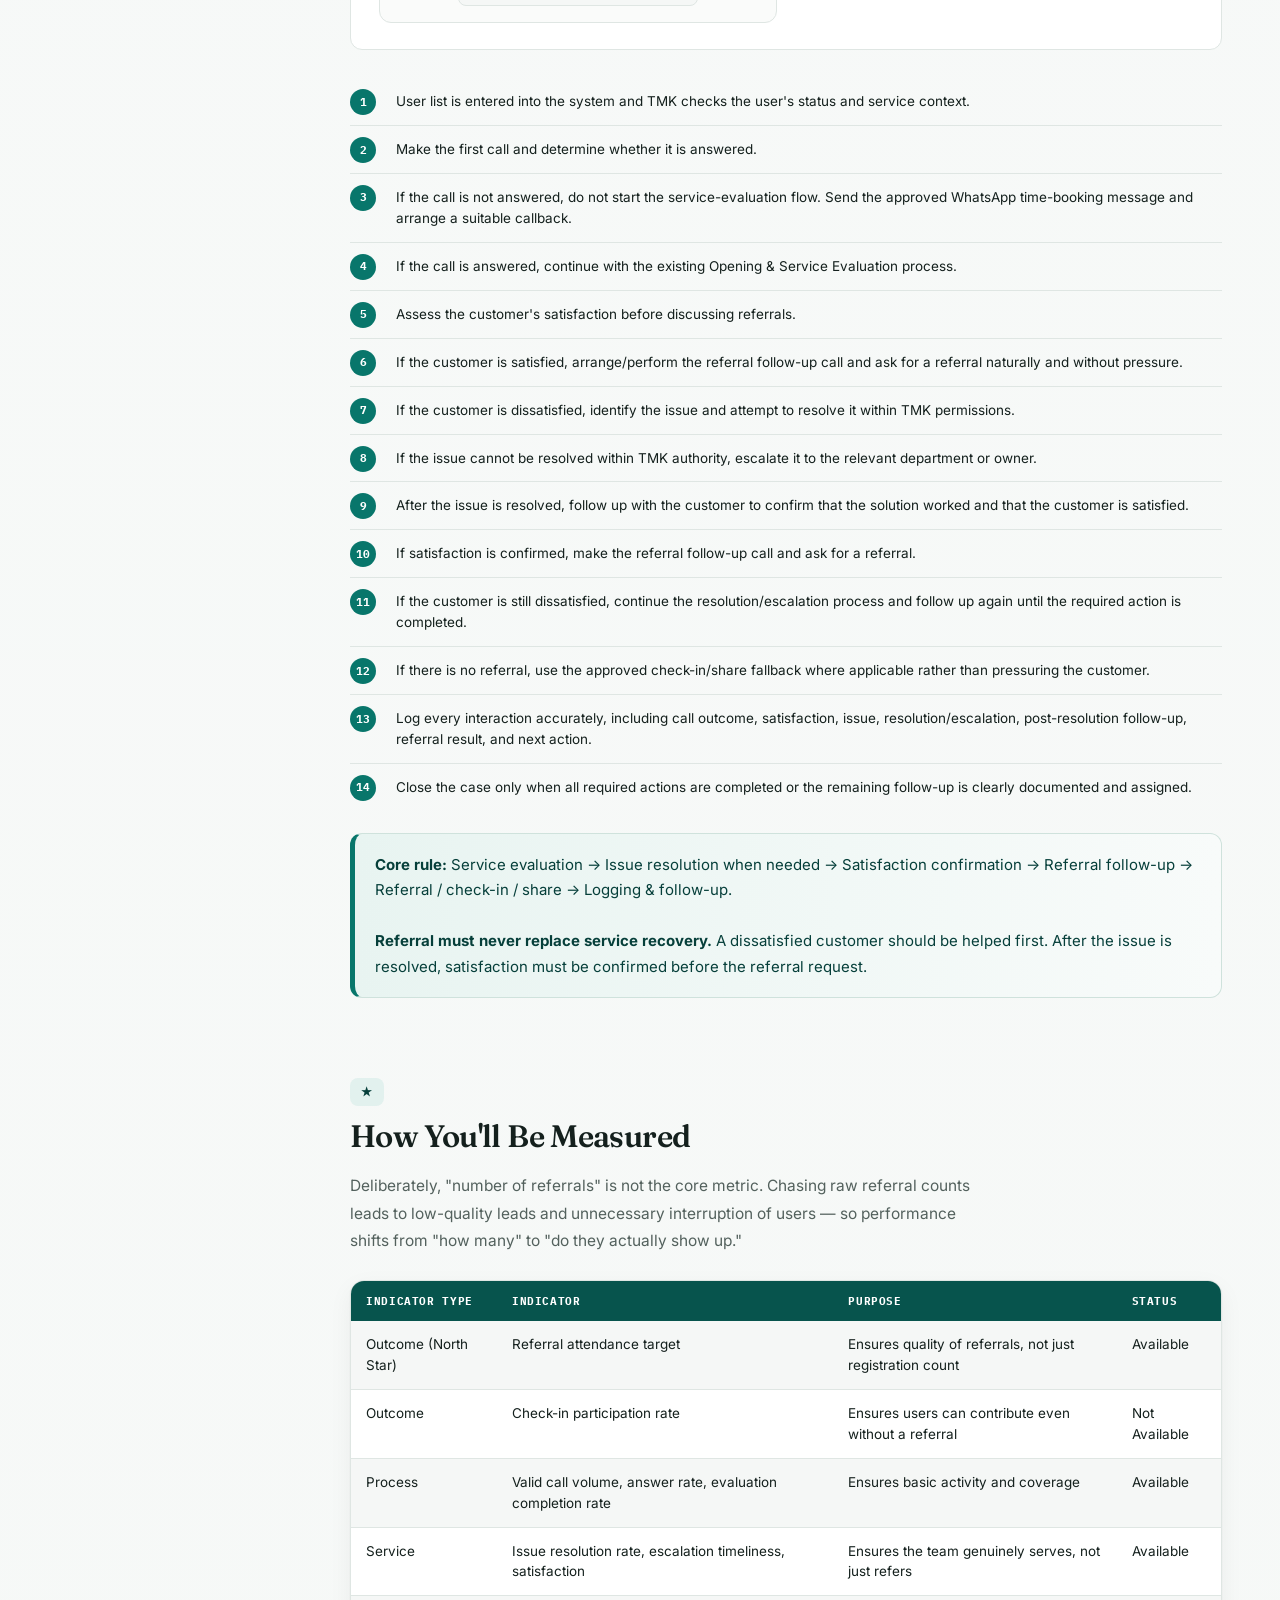
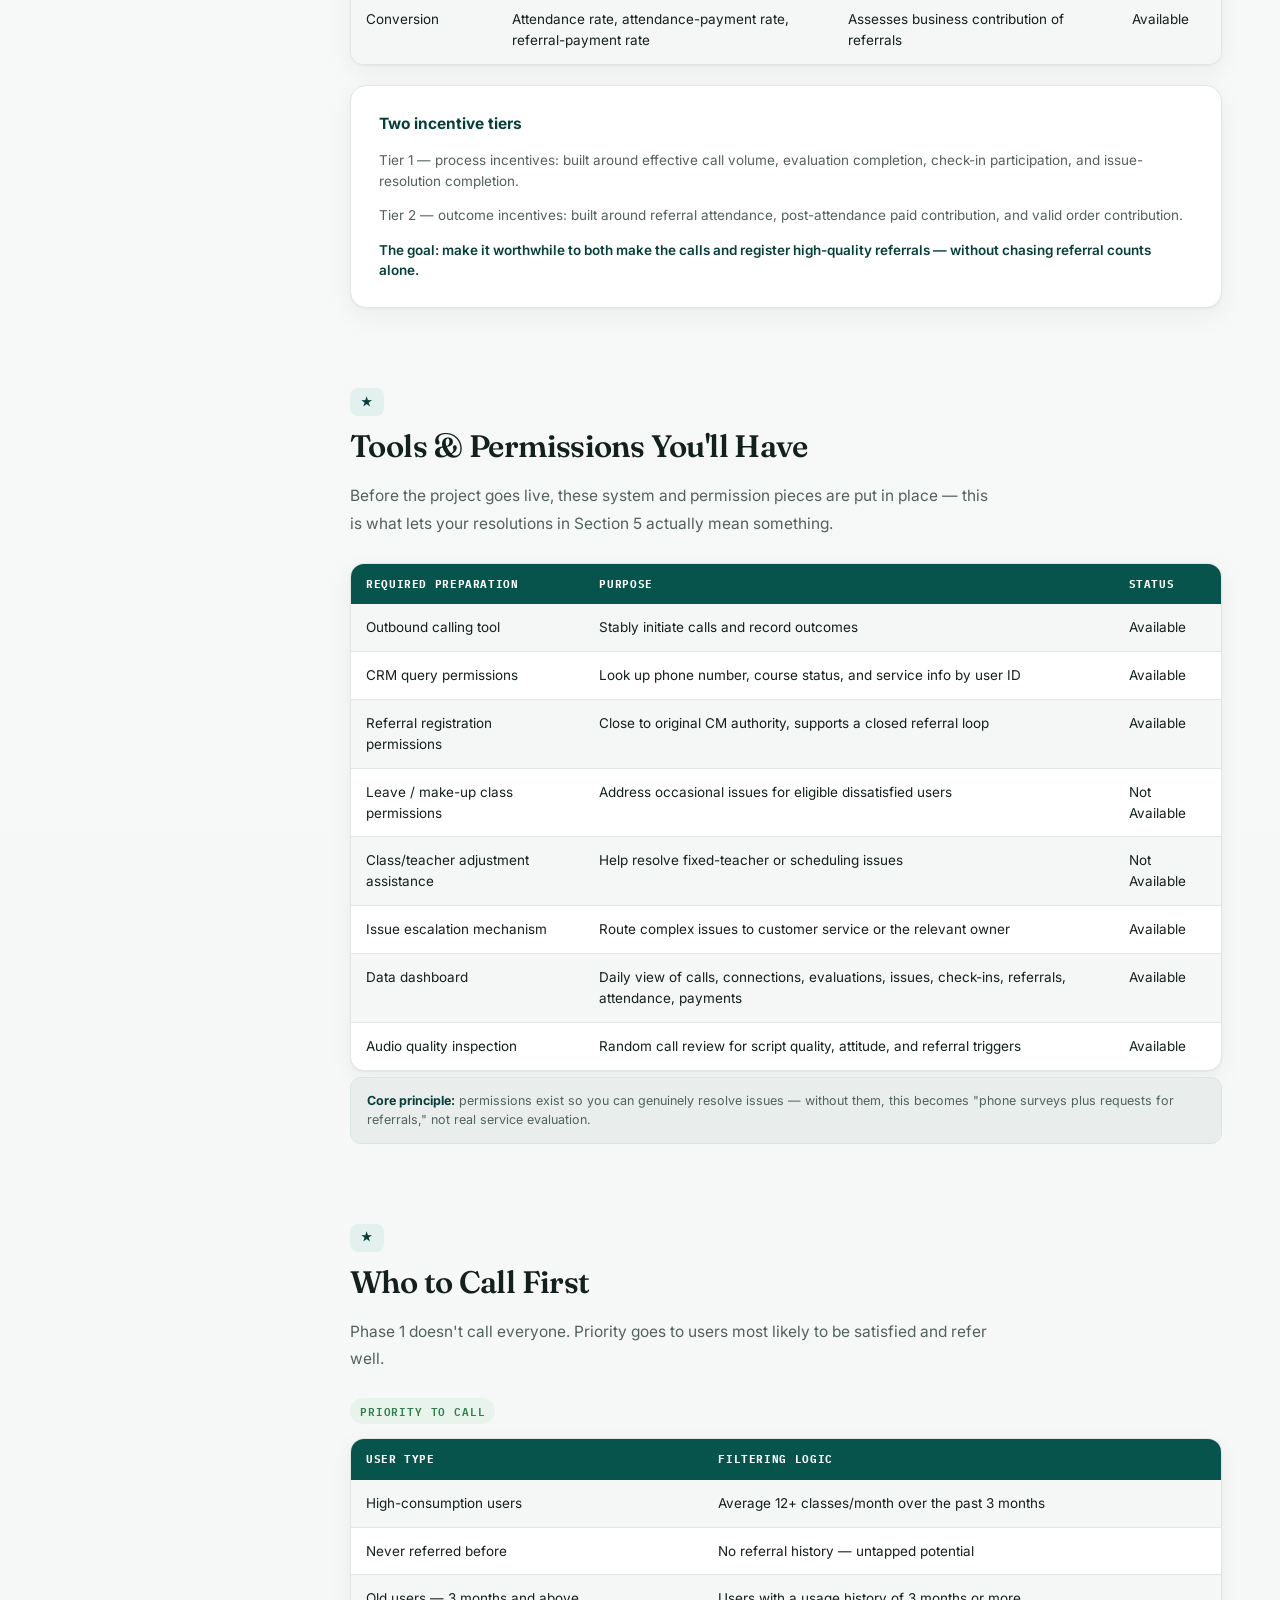
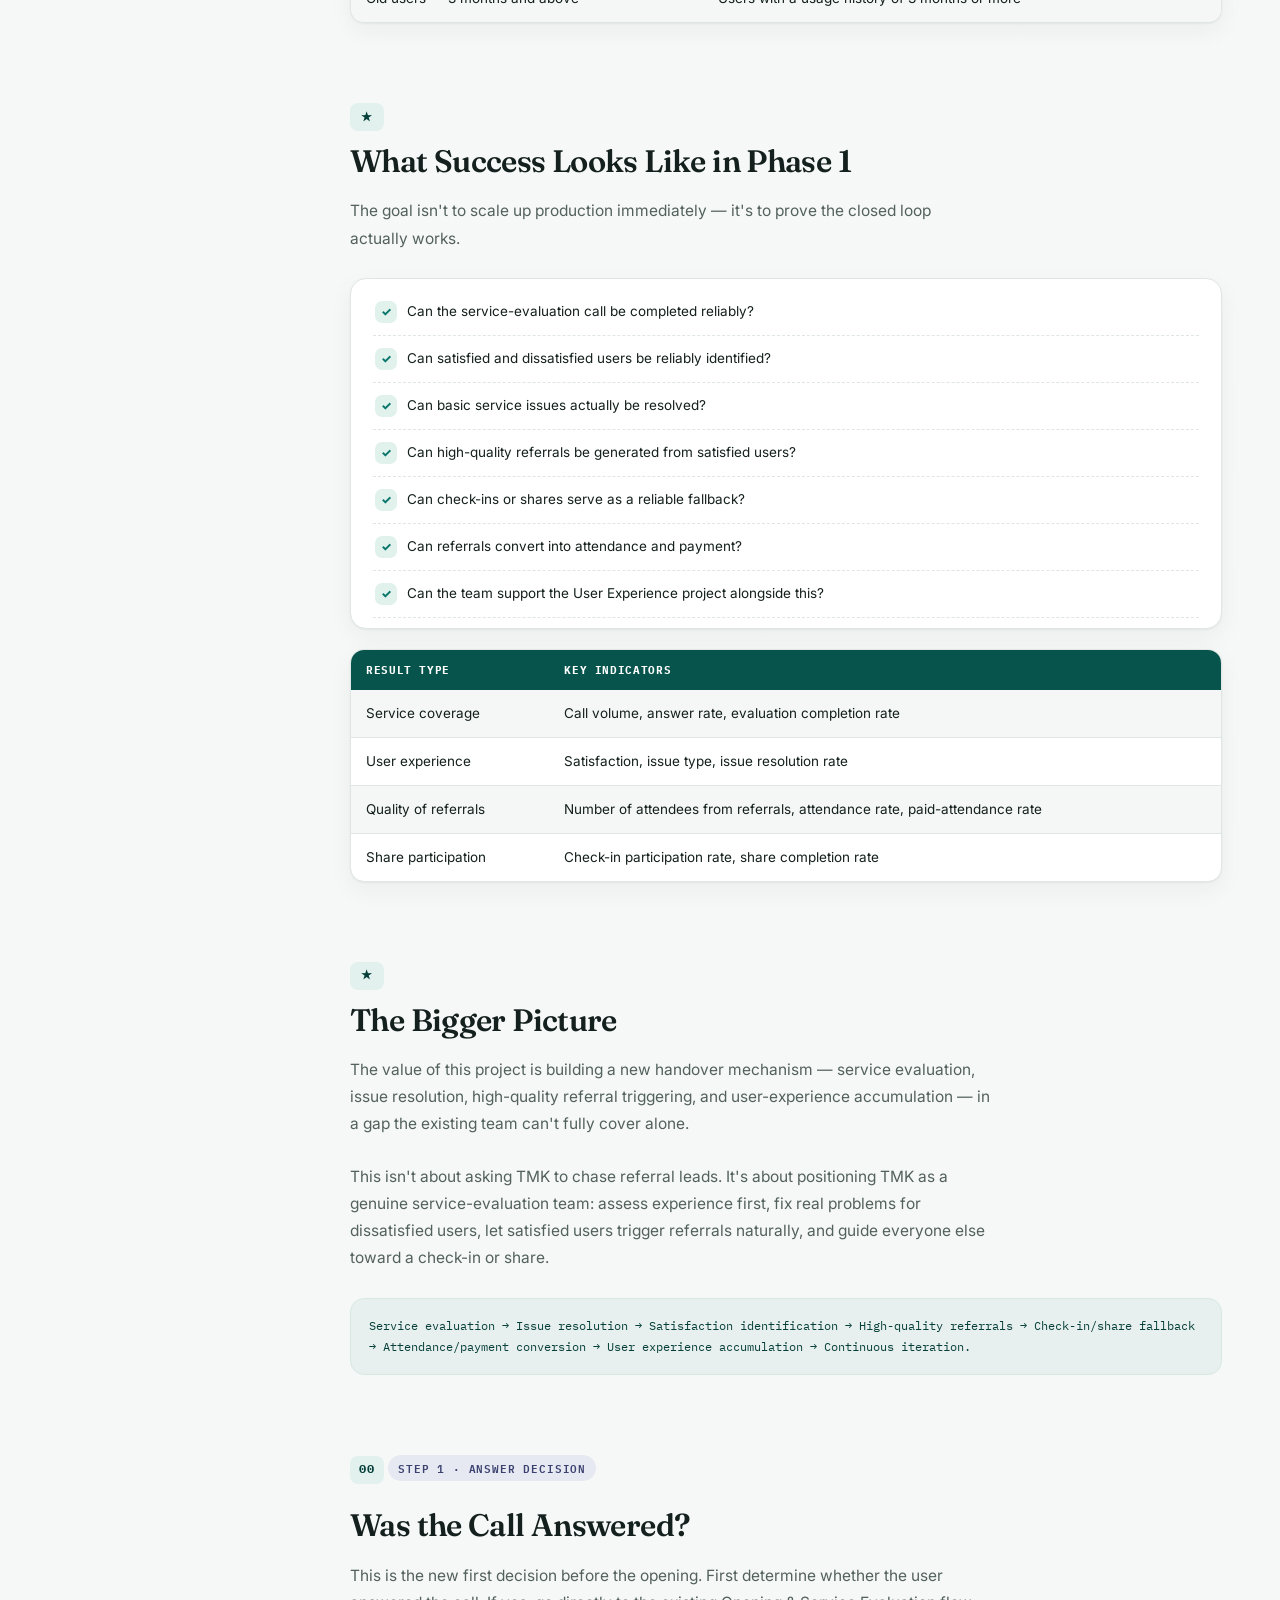
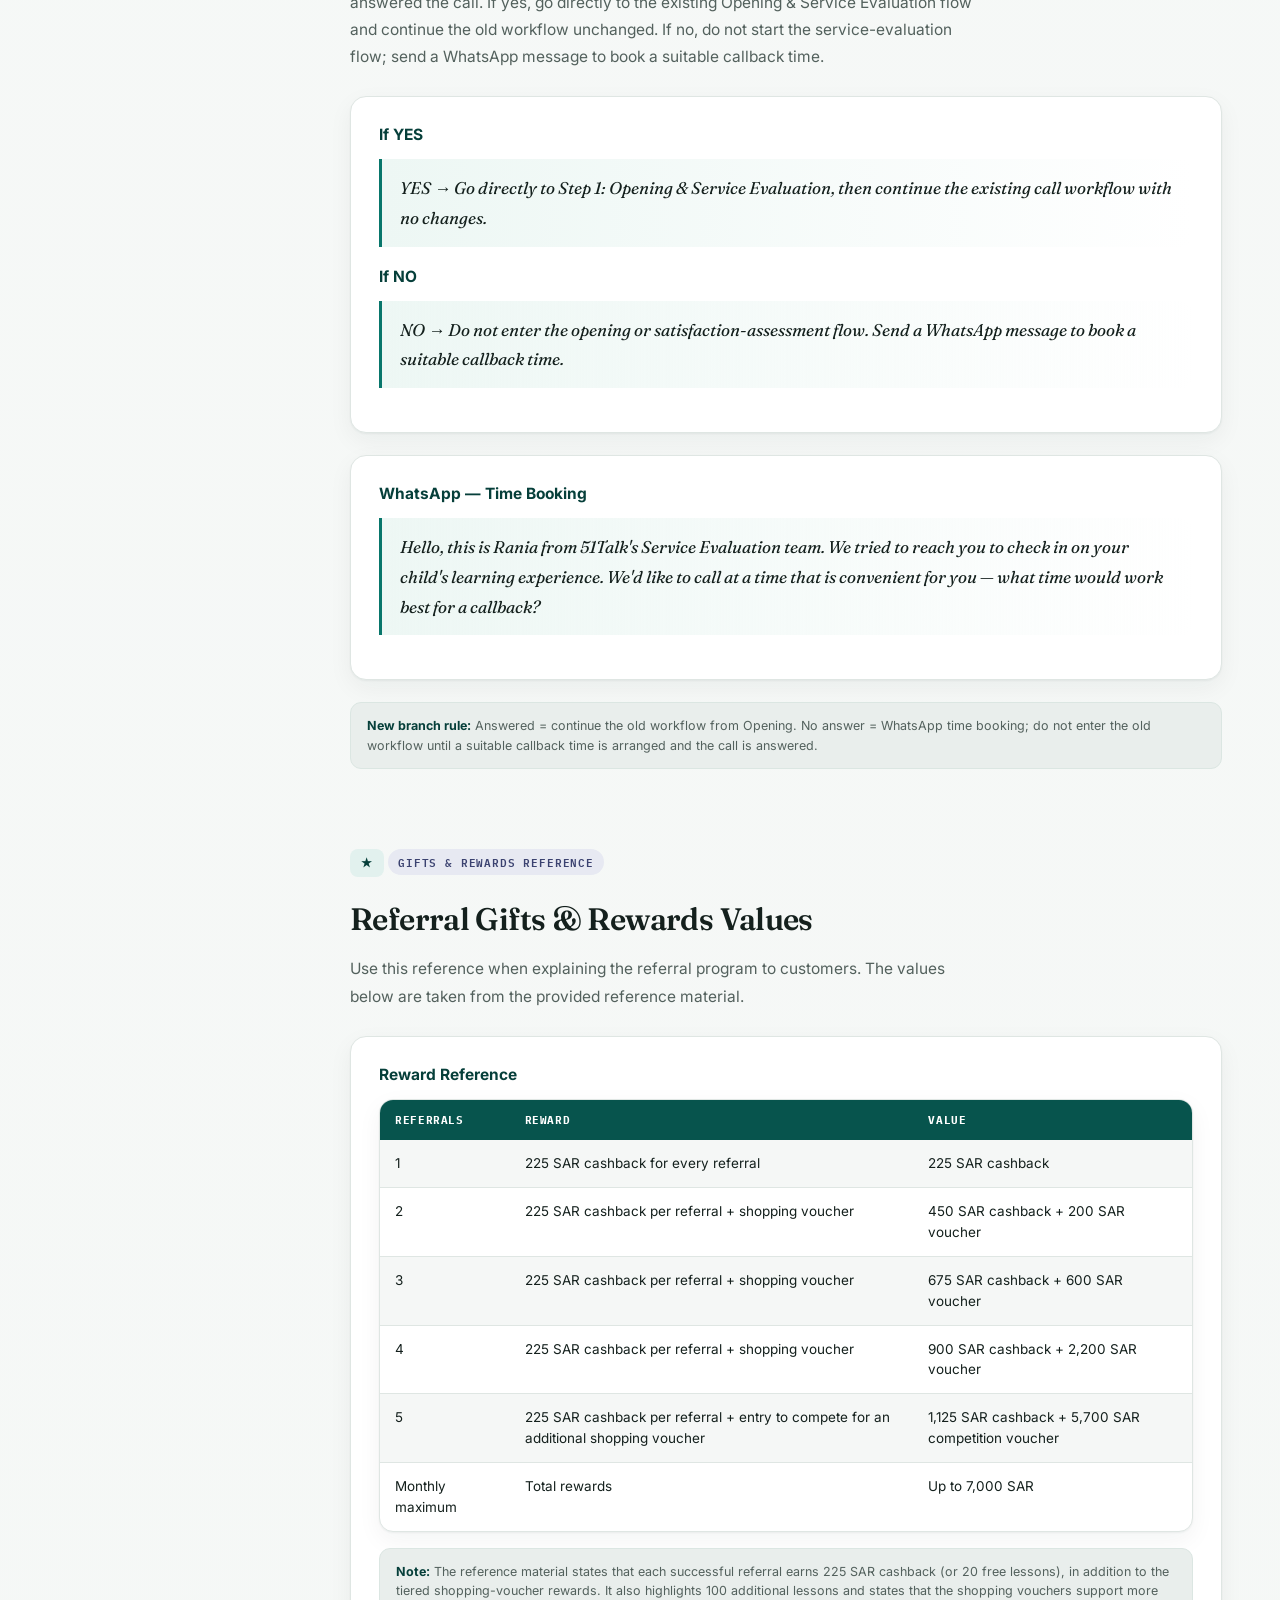
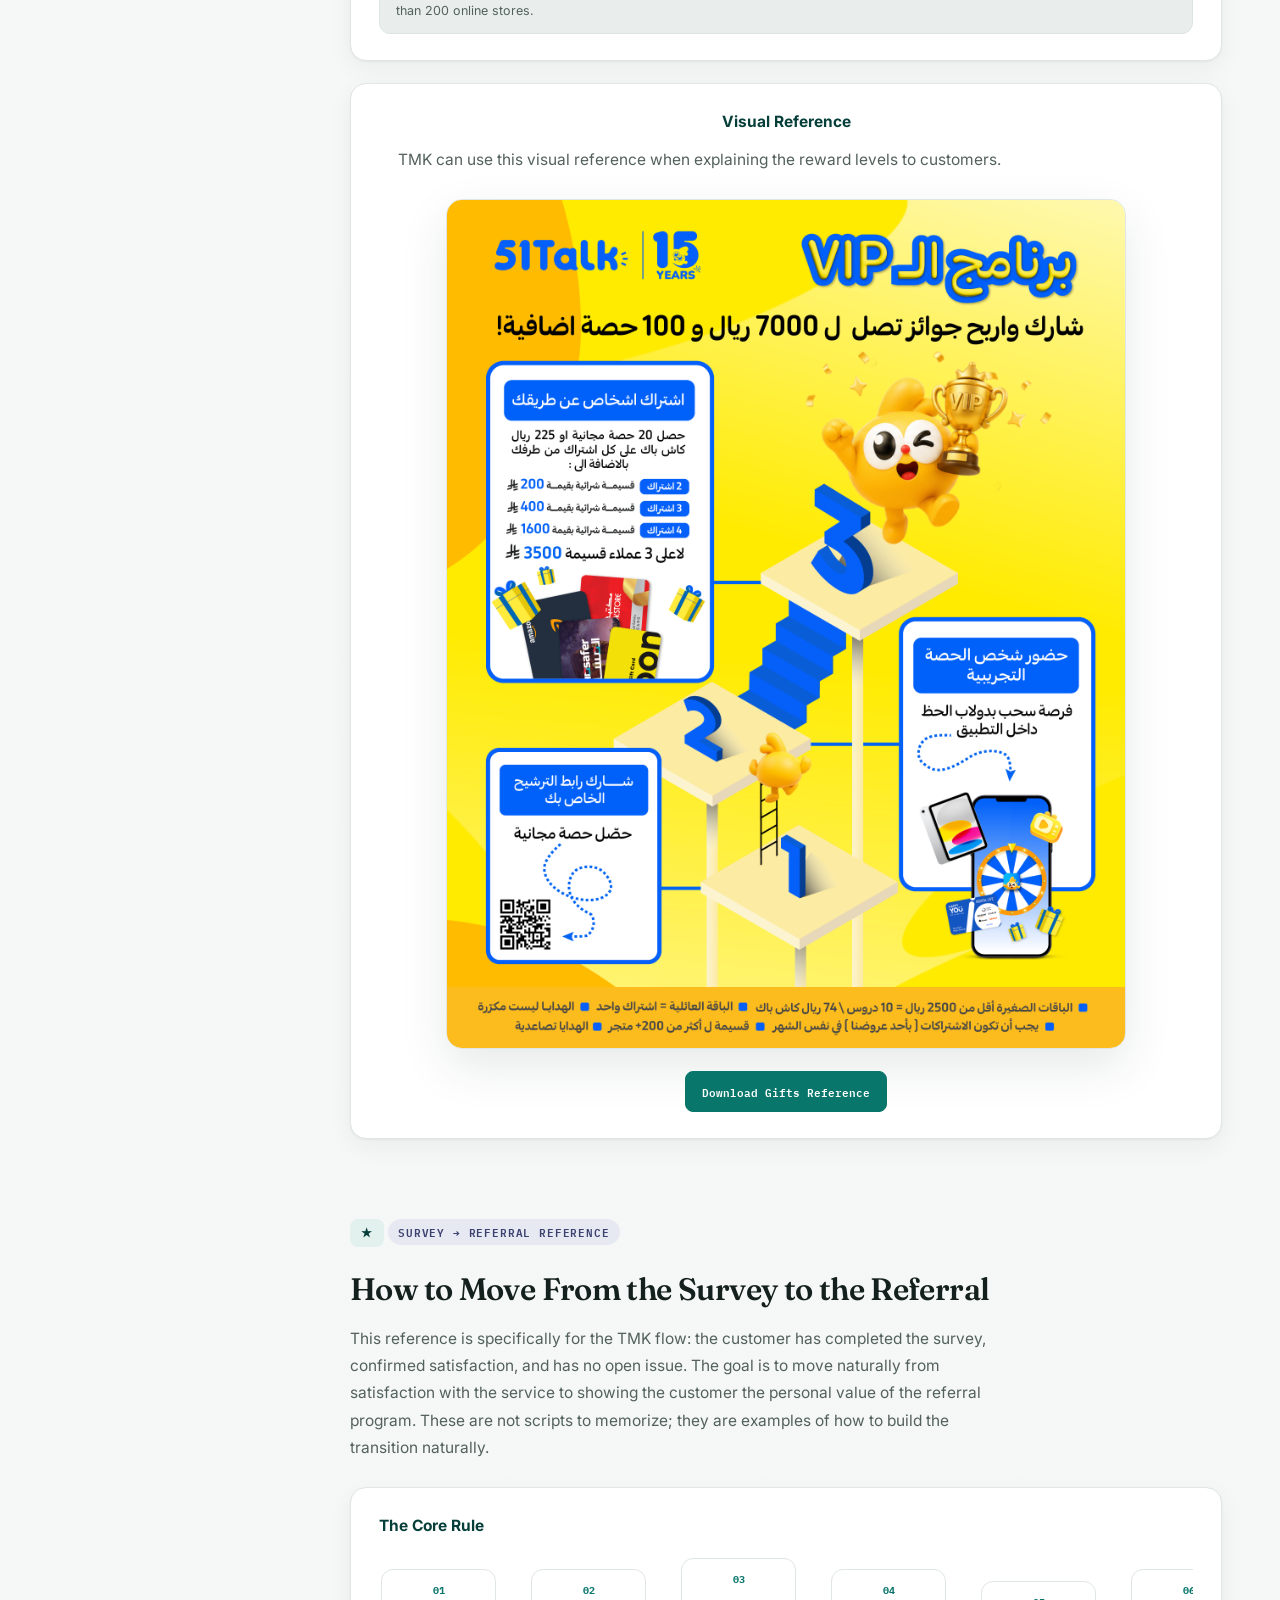
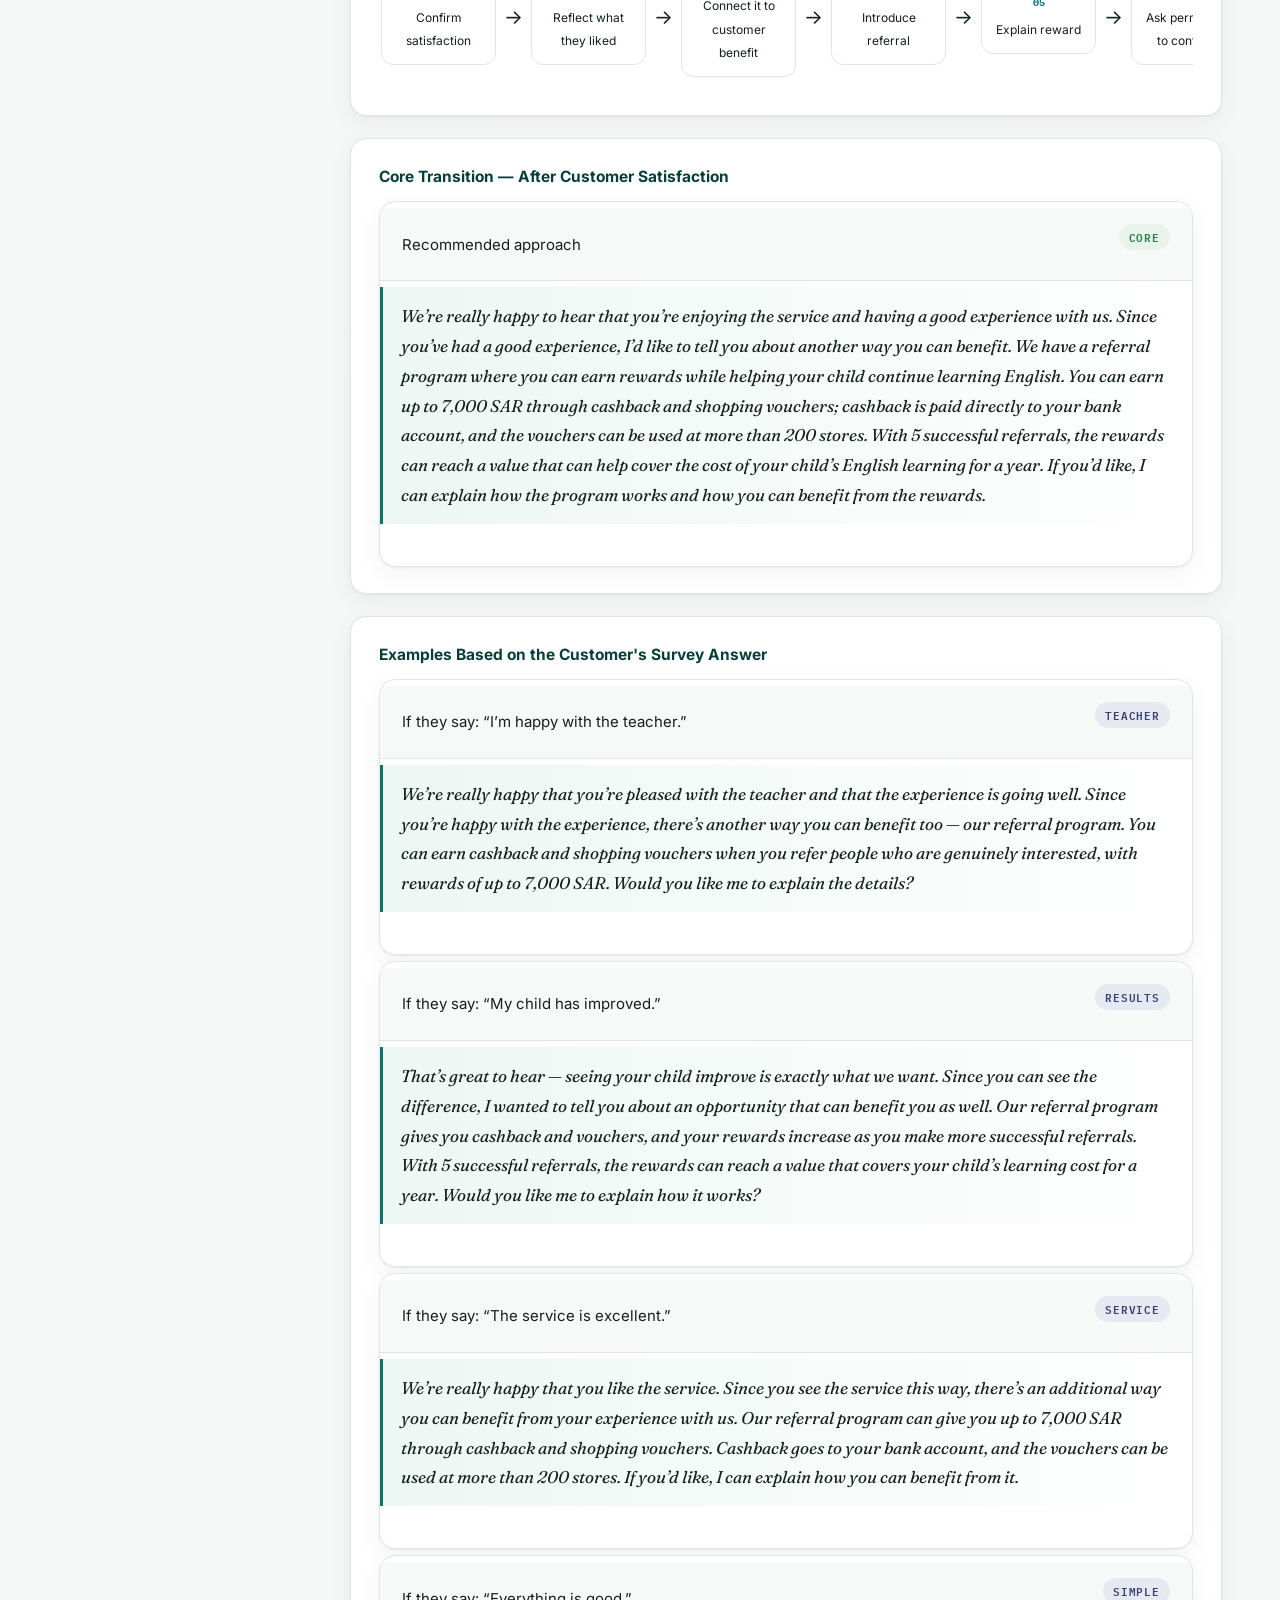
==== commit d73e6366: "Update print statement from 'Hello' to 'Goodbye'" ====
--- a/TMK_Referral_Knowledge_Book.html
+++ b/TMK_Referral_Knowledge_Book.html
@@ -1,4 +1,5 @@
-<!DOCTYPE html> <html lang="en">
+<!DOCTYPE html>
+ <html lang="en">
 <head>
 <meta charset="utf-8"/>
 <title>TMK Service Evaluation — Knowledge Book</title>
@@ -89,7 +90,66 @@
 .fc-final{margin-top:0;}
 body.rtl.fc{direction:rtl;}
 @media(max-width:880px){.fc{min-width:0; width:100%;}.fc-branches{column-gap:18px;}.fc-subbranches{column-gap:8px;}.fc-no-spacer{height:236px;}}
-</style> </head>
+</style> <style>
+/* Updated TMK SOP flow */
+.updated-tmk-flow{width:100%;max-width:100%;background:var(--panel);border:1px solid var(--line);border-radius:12px;padding:26px 28px;margin:20px 0 28px;overflow:visible}
+.updated-tmk-flow .u-flow{width:100%;min-width:0;display:flex;flex-direction:column;align-items:center}
+.updated-tmk-flow .u-node{width:min(100%,240px);min-width:0;font-size:12.5px;font-weight:700;padding:10px 12px;border-radius:8px;white-space:normal;overflow-wrap:anywhere;border:1px solid var(--line);background:var(--paper);color:var(--ink);text-align:center}
+.updated-tmk-flow .u-start{background:var(--brand);color:#fff;border-color:var(--brand)}
+.updated-tmk-flow .u-sat{background:var(--satisfied-bg);border-color:var(--satisfied);color:var(--satisfied)}
+.updated-tmk-flow .u-no{background:var(--fallback-bg);border-color:var(--fallback);color:var(--fallback)}
+.updated-tmk-flow .u-issue{background:var(--issue-bg);border-color:var(--issue);color:var(--issue)}
+.updated-tmk-flow .u-arrow{font-size:18px;color:var(--ink-soft);padding:4px}
+.updated-tmk-flow .u-decision{width:112px;height:112px;border:2px solid var(--brand);background:#fff;transform:rotate(45deg);display:flex;align-items:center;justify-content:center;margin:12px 0}
+.updated-tmk-flow .u-decision span{transform:rotate(-45deg);width:92px;text-align:center;font-size:11px;font-weight:700;color:var(--brand-dark);line-height:1.25}
+.updated-tmk-flow .u-branches{width:100%;min-width:0;display:grid;grid-template-columns:minmax(0,1fr) minmax(0,1fr);gap:18px;align-items:start}
+.updated-tmk-flow .u-branch{min-width:0;display:flex;flex-direction:column;align-items:center;border:1px solid var(--line);border-radius:12px;padding:16px 12px;background:#fafbfa}
+.updated-tmk-flow .u-branch .u-branches{grid-template-columns:1fr;gap:12px}
+.updated-tmk-flow .u-label{font-family:var(--mono);font-size:10px;font-weight:700;letter-spacing:.08em;margin-bottom:8px}
+.updated-tmk-flow .u-label.y{color:var(--satisfied)}
+.updated-tmk-flow .u-label.n{color:var(--fallback)}
+.updated-tmk-flow .u-label.i{color:var(--issue)}
+.updated-tmk-flow .u-recovery{width:100%;margin-top:24px;border-top:1px solid var(--line);padding-top:22px}
+.updated-tmk-flow .u-recovery .u-branches{margin-top:10px}
+@media(max-width:880px){.updated-tmk-flow{padding:20px 14px}.updated-tmk-flow .u-branches{grid-template-columns:1fr}.updated-tmk-flow .u-decision{width:96px;height:96px}.updated-tmk-flow .u-decision span{width:78px;font-size:10.5px}}
+.sop-core-rule{margin-top:22px;padding:18px 20px;border:1px solid #cfe2dc;border-left:5px solid var(--brand);border-radius:12px;background:linear-gradient(90deg,#e8f4f1,#f8fbfa);color:var(--brand-dark);line-height:1.7}
+body.rtl .sop-core-rule{border-left:1px solid #cfe2dc;border-right:5px solid var(--brand)}
+</style>
+<style>
+/* 2026 visual refresh */
+:root{
+  --ink:#14201d;--ink-soft:#53615d;--paper:#f5f7f6;--panel:#fff;
+  --line:#dfe6e3;--brand:#08766b;--brand-dark:#063f3a;--gold:#d29a32;
+  --shadow-sm:0 1px 2px rgba(8,45,40,.05),0 8px 24px rgba(8,45,40,.05);
+  --shadow-md:0 18px 48px rgba(8,45,40,.10);
+}
+body{background:linear-gradient(180deg,#f8faf9 0,#f2f5f3 100%);font-size:15px}
+.sidebar{width:292px;padding:30px 22px;background:linear-gradient(180deg,#063f3a 0%,#052f2c 100%);box-shadow:12px 0 36px rgba(3,42,38,.08);scrollbar-width:thin;scrollbar-color:#39726c transparent}
+.sidebar-brand{color:#8ed2c7;font-size:10px}.sidebar-title{font-size:24px;margin-bottom:28px}.nav-label{color:#79a9a2;margin-top:24px}.nav-link{padding:9px 12px;border-radius:9px;color:#d4e7e3;transition:.18s ease;border-left:3px solid transparent}.nav-link:hover{transform:translateX(2px);background:rgba(255,255,255,.08)}.nav-link.active{background:linear-gradient(90deg,rgba(210,154,50,.18),rgba(255,255,255,.06));border-left-color:var(--gold)}
+.topbar{padding:16px 40px;background:rgba(248,250,249,.86);backdrop-filter:blur(16px);box-shadow:0 1px 0 rgba(8,45,40,.06)}
+.search-wrap{max-width:520px;border-radius:12px;padding:10px 13px;box-shadow:0 4px 18px rgba(8,45,40,.04);transition:.2s ease}.search-wrap:focus-within{border-color:var(--brand);box-shadow:0 0 0 3px rgba(8,118,107,.10)}
+.lang-toggle{border-radius:10px;padding:9px 15px;transition:.2s ease}.lang-toggle:hover{transform:translateY(-1px);box-shadow:0 8px 20px rgba(8,118,107,.18)}
+.content{max-width:980px;padding:62px 54px 130px}.hero{margin-bottom:72px;padding:42px;border-radius:24px;background:radial-gradient(circle at 90% 10%,rgba(210,154,50,.14),transparent 32%),linear-gradient(135deg,#fff 0%,#eef8f5 100%);border:1px solid #dce9e5;box-shadow:var(--shadow-md)}
+.eyebrow{display:inline-flex;padding:6px 10px;border-radius:999px;background:#e1f1ed;color:var(--brand-dark);font-weight:700}h1.book-title{font-size:48px;letter-spacing:-.035em;margin-top:14px}.hero p.lead{font-size:17px;line-height:1.75}
+.flowmap{border:0;border-radius:18px;background:rgba(255,255,255,.78);box-shadow:inset 0 0 0 1px var(--line)}
+section.kb-section{margin-bottom:80px;scroll-margin-top:105px}h2.section-title{font-size:31px;letter-spacing:-.02em;margin-bottom:12px}.section-purpose{font-size:15.5px;line-height:1.75}.section-number{display:inline-flex;align-items:center;justify-content:center;min-width:34px;height:28px;padding:0 9px;border-radius:8px;background:#e2f1ee;color:var(--brand-dark);font-weight:700}
+.card,.role-card,.stat,.example{border-color:var(--line);box-shadow:var(--shadow-sm);transition:transform .2s ease,box-shadow .2s ease}.card{border-radius:16px;padding:26px 28px;margin-bottom:22px}.card:hover,.role-card:hover{transform:translateY(-2px);box-shadow:0 12px 30px rgba(8,45,40,.08)}.card h3{font-size:15.5px;color:var(--brand-dark)}
+.tag{border-radius:999px;padding:5px 10px}.script-line{font-size:17px;line-height:1.75;padding:14px 18px;margin:6px 0 18px;background:linear-gradient(90deg,#edf7f4,transparent);border-radius:0 12px 12px 0}.note{border:1px solid #dbe6e2;padding:13px 16px;border-radius:11px}
+.stat-row{display:grid;grid-template-columns:repeat(auto-fit,minmax(170px,1fr))}.stat{min-width:0;border-radius:16px;padding:20px 22px}.stat .num{font-size:36px}.stat .lbl{font-size:12px}
+.role-card{border-radius:16px;padding:22px 24px;align-items:flex-start}.role-num{width:42px;height:42px;border-radius:12px;display:flex;align-items:center;justify-content:center;background:#fff4df;font-size:22px}
+.example{border-radius:16px;overflow:hidden;padding-bottom:24px}.example-header{background:#f6f9f8;padding:16px 22px}.bubble{padding:2px 0}.bubble .msg{padding:11px 14px;border-radius:12px;background:#f4f7f6}.bubble.agent .msg{background:#e8f4f1}.bubble .avatar{width:32px;height:32px;box-shadow:0 4px 12px rgba(8,45,40,.14)}
+table.faq{border-collapse:separate;border-spacing:0;overflow:hidden;border:1px solid var(--line);border-radius:14px;box-shadow:var(--shadow-sm);background:#fff}table.faq th{padding:12px 15px;background:#07544d}table.faq td{padding:13px 15px}table.faq tr:last-child td{border-bottom:0}
+.checklist{background:#fff;border:1px solid var(--line);border-radius:16px;padding:10px 22px;box-shadow:var(--shadow-sm)}.checklist li{padding:12px 2px}.checklist li::before{content:"✓";display:inline-flex;align-items:center;justify-content:center;width:22px;height:22px;border-radius:7px;background:#e1f2ed;font-size:12px;font-weight:800}
+.pathline{border:1px solid #d7e8e3;border-radius:14px}.tmk-video-wrap,.gifts-reference-image{border-radius:16px;box-shadow:var(--shadow-md)}footer.kb-footer{max-width:980px}
+.mobile-menu{display:none;border:1px solid var(--line);background:#fff;color:var(--brand-dark);border-radius:10px;width:42px;height:42px;font-size:20px;cursor:pointer}
+body.rtl .nav-link:hover{transform:translateX(-2px)}body.rtl .script-line{border-radius:12px 0 0 12px;background:linear-gradient(-90deg,#edf7f4,transparent)}
+@media(max-width:880px){
+ .mobile-menu{display:inline-flex;align-items:center;justify-content:center}.sidebar{display:block;position:fixed;z-index:20;inset:0 auto 0 0;transform:translateX(-105%);transition:transform .25s ease;height:100vh}.sidebar.open{transform:translateX(0)}body.rtl .sidebar{inset:0 0 0 auto;transform:translateX(105%)}body.rtl .sidebar.open{transform:translateX(0)}
+ .content{padding:36px 20px 90px}.topbar{padding:11px 16px;gap:10px}.topbar-meta,.kbd{display:none}.hero{padding:28px 22px;border-radius:18px}h1.book-title{font-size:37px}.flowmap{padding:20px 14px}h2.section-title{font-size:27px}
+}
+@media(max-width:560px){.search-wrap{padding:9px 10px}.lang-toggle{padding:9px 10px}.hero{margin-bottom:54px}h1.book-title{font-size:33px}.card{padding:21px 19px}.example-header{align-items:flex-start;gap:10px;flex-direction:column}.transcript{padding:15px 15px 0}table.faq{display:block;overflow-x:auto}.stat-row{grid-template-columns:1fr 1fr}}
+@media print{.sidebar,.topbar,.mobile-menu{display:none!important}.content{max-width:none;padding:20px}.hero{box-shadow:none}.card,.example,.role-card,table.faq{break-inside:avoid;box-shadow:none}body{background:#fff}}
+</style></head>
 <body>
 <div class="shell">
 <!-- SIDEBAR -->
@@ -112,10 +172,8 @@
 <div class="nav-group">
 <a class="nav-link" data-ar="٠. هل تم الرد؟" href="#call-answer">0. Call Answer Decision</a>
 <a class="nav-link" data-ar="مرجع وأمثلة الريفيرال من CM" href="#cm-referral-reference">CM Referral Reference &amp; Examples</a>
-<a class="nav-link" data-ar="مثال فيديو على طريقة التواصل" href="#tmk-video-example">TMK Communication Video</a>
 <a class="nav-link" data-ar="مرجع الهدايا والمكافآت" href="#gifts-reference">Gifts &amp; Rewards Reference</a> <a class="nav-link" data-ar="١. الافتتاحية وتقييم الخدمة" href="#opening">1. Opening &amp; Evaluation</a>
 <a class="nav-link" data-ar="الانتقال من التقييم إلى الريفيرال" href="#referral-bridge">Survey → Referral Bridge</a>
-
 <a class="nav-link" data-ar="٢. أسئلة قياس الرضا" href="#assessment">2. Satisfaction Probes</a>
 </div>
 <div class="nav-label" data-ar="المسار أ — العميل راضٍ">Branch A — Satisfied</div>
@@ -140,13 +198,14 @@
 <!-- MAIN -->
 <div class="main">
 <div class="topbar">
+<button class="mobile-menu" id="mobileMenu" type="button" aria-label="Open navigation">☰</button>
 <div class="search-wrap">
 <span>⌕</span>
 <input data-ph-ar="ابحث في النصوص ونماذج المكالمات والاعتراضات…" id="kbSearch" placeholder="Search scripts, call samples, objections…" type="text"/>
 <span class="kbd">⌘K</span>
 </div>
-<button id="langToggle" onclick="toggleLang()" class="lang-toggle" type="button">
-<span>العربية</span>
+<button class="lang-toggle" id="langToggle" type="button">
+<span id="langToggleLabel">العربية</span>
 </button>
 <div class="topbar-meta" data-ar="المرحلة ١ · نموذج أولي">Phase 1 · MVP</div>
 </div>
@@ -155,10 +214,6 @@
 <div class="eyebrow" data-ar="مشروع الريفيرال في الشرق الأوسط — تقييم الخدمة">Middle East Referral Project — Service Evaluation</div>
 <h1 class="book-title" data-ar="كل مكالمة تبعد عنك صفحة واحدة فقط.">Every call, one page away.</h1>
 <p class="lead" data-ar="هذه مكتبة النصوص العملية لفريق تقييم الخدمة TMK — نفس النصوص، مرتّبة وفق منطق التفرّع الذي تسير عليه كل مكالمة فعليًا، مع نموذج مكالمة تطبيقي أسفل كل نص.">This is the working script library for the TMK Service Evaluation team — the same scripts, translated into the branching logic every call actually follows, with a worked call sample under each one.</p>
-<div class="flowmap flowchart">
-<div class="flowmap-title" data-ar="كيف تسير المكالمة">How a call moves</div>
-<div class="fc"> <div class="fc-node fc-start" data-ar="بدء المكالمة">Start Call</div> <div class="fc-line fc-down"></div> <div class="fc-decision"> <div class="fc-diamond" style="position: relative; top: 40px;"><span data-ar="هل تم الرد؟">Call Answered?</span></div> </div> <div class="fc-branches" style="position: relative; top: 80px;"> <div class="fc-branch fc-yes"> <div class="fc-label" data-ar="نعم">YES</div> <div class="fc-line fc-down"></div> <div class="fc-node fc-start" data-ar="الافتتاحية">Opening Call</div> <div class="fc-line fc-down"></div> <div class="fc-node" data-ar="فحص الرضا">Satisfaction Check</div> <div class="fc-line fc-down"></div> <div class="fc-decision small"> <div class="fc-diamond" style="position: relative; top: 25px;"><span data-ar="مستوى الرضا؟">Satisfied?</span></div> </div> <div class="fc-subbranches" style="position: relative; top: 40px;"> <div class="fc-subbranch"> <div class="fc-label satisfied-label" data-ar="راضٍ">YES · SATISFIED</div> <div class="fc-line fc-down"></div> <div class="fc-node satisfied" data-ar="طلب الريفيرال">Referral Ask</div> <div class="fc-line fc-down"></div> <div class="fc-node fallback" data-ar="أو تسجيل حضور / مشاركة">Check-in / Share if no referral</div> </div> <div class="fc-subbranch"> <div class="fc-label issue-label" data-ar="غير راضٍ">NO · DISSATISFIED</div> <div class="fc-line fc-down"></div> <div class="fc-node issue" data-ar="الحل ضمن الصلاحيات">Resolve Issue</div> <div class="fc-line fc-down"></div> <div class="fc-node issue" data-ar="أو التصعيد">Escalate if needed</div> </div> </div> <div class="fc-merge-space"></div> </div> <div class="fc-branch fc-no"> <div class="fc-label" data-ar="لا">NO</div> <div class="fc-line fc-down"></div> <div class="fc-node fallback" data-ar="إرسال واتساب لحجز وقت مناسب">Send WhatsApp Time-Booking Message</div> <div class="fc-no-spacer"></div> </div> </div> <div class="fc-final-wrap" style="position: relative; top: 100px; right: 180px;"> <div class="fc-final-line"></div> <div class="fc-node fc-final" data-ar="التسجيل والختام">Log &amp; Close</div> </div>
-</div>
 </div>
 <section class="kb-section" id="welcome">
 <span class="tag neutral" data-ar="التدريب · مرحبًا بكم">Training · Welcome</span>
@@ -222,7 +277,18 @@
 <p class="section-purpose" data-ar="هذا ليس تجربة جديدة تبدأ من الصفر — بل نموذج مُثبت الفعالية. العمل الحقيقي هو إصلاح ما حوله: التأهيل، نظام تقييم الأداء، صلاحيات الوصول للخدمة، والإجراءات الموحدة.">This isn't a new experiment starting from zero — it's a proven model. The real work is fixing the surrounding pieces: onboarding, performance appraisal, service-access permissions, and standardized process.</p>
 <p class="section-purpose" data-ar="لذلك جوهر هذا المشروع ليس 'إضافة فريق يطلب الريفيرالات'. بل بناء فريق تقييم خدمة مخصص للمستخدمين المدفوعين — فريق يحدد الرضا، ويحل المشكلات الحقيقية، ويترك الريفيرالات عالية الجودة تحدث كنتيجة طبيعية." style="margin-bottom:0;">So the core of this project isn't "add a team that asks for referrals." It's building a service-evaluation team dedicated to paying users — one that identifies satisfaction, resolves real issues, and lets high-quality referrals happen as a natural result.</p>
 </section>
-<!-- GOAL --> <!-- ROLE -->
+<!-- GOAL -->
+<section class="kb-section" id="goal">
+<div class="section-number">★</div>
+<h2 class="section-title" data-ar="هدف المشروع">The Project Goal</h2>
+<p class="section-purpose" data-ar="الهدف هو بناء مسار خدمة متكامل يحوّل تقييم تجربة العميل إلى حل فعلي للمشكلات، ثم إلى ريفيرالات عالية الجودة فقط بعد تأكيد رضا العميل.">The goal is to build a complete service workflow that turns customer-experience evaluation into real issue resolution, followed by high-quality referrals only after customer satisfaction is confirmed.</p>
+<div class="insight-grid">
+<div class="card insight-card"><div class="insight-icon">01</div><h3 data-ar="تحسين تجربة العميل">Improve Customer Experience</h3><p data-ar="اكتشاف المشكلات مبكرًا، وحلها ضمن الصلاحيات، وتصعيد الحالات التي تحتاج إلى دعم إضافي.">Identify issues early, resolve them within available permissions, and escalate cases that require additional support.</p></div>
+<div class="card insight-card"><div class="insight-icon">02</div><h3 data-ar="توليد ريفيرالات عالية الجودة">Generate Quality Referrals</h3><p data-ar="طلب الريفيرال من العملاء الراضين بطريقة طبيعية ومنخفضة الضغط، مع التركيز على الحضور والتحويل.">Ask satisfied customers for referrals naturally and without pressure, focusing on attendance and conversion quality.</p></div>
+<div class="card insight-card"><div class="insight-icon">03</div><h3 data-ar="بناء حلقة متابعة مغلقة">Build a Closed Follow-up Loop</h3><p data-ar="توثيق كل تفاعل ومتابعة الحل والرضا والريفيرال حتى اكتمال الإجراء أو تحديد المسؤول التالي.">Document every interaction and follow resolution, satisfaction, and referral outcomes until completion or clear reassignment.</p></div>
+</div>
+</section>
+<!-- ROLE -->
 <section class="kb-section" id="role">
 <div class="section-number">★</div>
 <h2 class="section-title" data-ar="دورك — خمس مسؤوليات">Your Role — Five Responsibilities</h2>
@@ -256,22 +322,99 @@
 <p data-ar="إذا كان المستخدم راضيًا لكنه لا يستطيع تسمية ريفيرال الآن، وجّهه على الأقل إلى تسجيل حضور واحد أو مشاركة. هذا يحافظ على تفاعله، ويضيف انتشارًا طبيعيًا، ويخلق فرص ريفيرال مستقبلية، ويزيل ضغط الحاجة إلى ريفيرال في كل مكالمة.">If a user is satisfied but can't name a referral right now, guide them to at least one check-in or share. It keeps them engaged, adds natural exposure, creates future referral opportunities, and removes the pressure of needing a referral on every single call.</p>
 </div>
 </div>
+<div class="role-card">
+<div class="role-num">5</div>
+<div class="role-body">
+<h3 data-ar="التسجيل والمتابعة">Accurate Logging &amp; Follow-up</h3>
+<p data-ar="سجّل نتيجة كل مكالمة، ومستوى الرضا، ونوع المشكلة، وحالة الحل أو التصعيد، ونتيجة الريفيرال، والخطوة التالية. تابع الحالات المفتوحة حتى يتم إغلاقها أو تعيينها بوضوح للجهة المسؤولة.">Record every call outcome, satisfaction level, issue type, resolution or escalation status, referral result, and next action. Follow open cases until they are closed or clearly assigned to the responsible owner.</p>
+</div>
+</div>
 </section>
 <!-- SOP -->
 <section class="kb-section" id="sop">
 <div class="section-number">★</div>
 <h2 class="section-title" data-ar="الإجراء التشغيلي القياسي (SOP) الكامل">The Full Standard Operating Procedure</h2>
-<p class="section-purpose" data-ar="هذا هو التسلسل الدقيق الذي تمر به كل حالة من البداية إلى النهاية. كل نص في هذا الكتاب يرتبط بإحدى هذه الخطوات.">This is the exact sequence every case follows, end to end. Each script in this book maps to one of these steps.</p>
-<ol class="sop-list">
-<li data-ar="إدخال قائمة أسماء المستخدمين إلى النظام.">User list is entered into the system.</li>
-<li data-ar="يتحقق فريق TMK من حالة المستخدم وسياق خدمته.">TMK checks the user's status and service context.</li>
-<li data-ar="إجراء الاتصال الأول وتحديد ما إذا تم الرد. إذا تم الرد ← الانتقال إلى الافتتاحية. إذا لم يتم الرد ← إرسال واتساب لحجز وقت مناسب لإعادة الاتصال.">Make the first call and determine whether it is answered. If answered → continue to Opening. If not answered → send a WhatsApp time-booking message for a callback.</li>
-<li data-ar='بعد الرد على المكالمة، الانتقال إلى الافتتاحية وتقييم الخدمة. &lt;span class="sop-ref"&gt;→ §1&lt;/span&gt;'>After the call is answered, move to Opening &amp; Service Evaluation. <span class="sop-ref">→ §1</span></li>
-<li data-ar='تقييم رضا المستخدم. &lt;span class="sop-ref"&gt;→ §2&lt;/span&gt;'>Assess user satisfaction. <span class="sop-ref">→ §2</span></li>
-<li data-ar='المستخدمون الراضون ← تفعيل مسار الإحالة. &lt;span class="sop-ref"&gt;→ §3&lt;/span&gt;'>Satisfied users → trigger the referral flow. <span class="sop-ref">→ §3</span></li>
-<li data-ar='المستخدمون الراضون غير الراغبين في تقديم إحالة ← يُحتسبون تلقائيًا كتسجيل حضور أو مشاركة. &lt;span class="sop-ref"&gt;→ §4&lt;/span&gt;'>Satisfied users unwilling to give a referral → automatically counted as a check-in or share. <span class="sop-ref">→ §4</span></li>
-<li data-ar='المستخدمون غير الراضين ← يُوجَّهون إلى مسار حل المشكلات. &lt;span class="sop-ref"&gt;→ §5&lt;/span&gt;'>Dissatisfied users → routed to the issue-resolution process. <span class="sop-ref">→ §5</span></li>
-<li data-ar="تصعيد المشكلات إلى القسم المختص.">Escalate issues to the relevant department.</li> </ol>
+<p class="section-purpose" data-ar="هذا هو التسلسل الدقيق الذي تمر به كل حالة من البداية إلى النهاية. كل نص في هذا الكتاب يرتبط بإحدى هذه الخطوات.">This is the exact sequence every case follows, end to end. Each script in this book maps to one of these steps.</p><div class="updated-tmk-flow" id="updated-flow">
+<div class="flowmap-title" data-ar="مسار التشغيل المحدّث لفريق TMK">Updated TMK Operational Flow</div>
+<div class="u-flow">
+<div class="u-node u-start" data-ar="١. قائمة العملاء وسياق الخدمة">1. Customer List &amp; Service Context</div>
+<div class="u-arrow">↓</div>
+<div class="u-node" data-ar="٢. إجراء المكالمة">2. Make Call</div>
+<div class="u-arrow">↓</div>
+<div class="u-decision"><span data-ar="هل تم الرد على المكالمة؟">Was the call answered?</span></div>
+<div class="u-branches">
+<div class="u-branch">
+<div class="u-label y" data-ar="نعم — تم الرد">YES — ANSWERED</div>
+<div class="u-node u-start" data-ar="٣. الافتتاحية">3. Opening</div>
+<div class="u-arrow">↓</div>
+<div class="u-node" data-ar="٤. تقييم الخدمة">4. Service Evaluation</div>
+<div class="u-arrow">↓</div>
+<div class="u-node" data-ar="٥. تقييم الرضا">5. Satisfaction Assessment</div>
+<div class="u-arrow">↓</div>
+<div class="u-decision"><span data-ar="هل العميل راضٍ؟">Customer satisfied?</span></div>
+<div class="u-branches">
+<div class="u-branch">
+<div class="u-label y">YES</div>
+<div class="u-node u-sat" data-ar="مكالمة متابعة الريفيرال">Referral Follow-up Call</div>
+<div class="u-arrow">↓</div>
+<div class="u-node u-sat" data-ar="طلب الريفيرال">Ask for Referral</div>
+</div>
+<div class="u-branch">
+<div class="u-label i" data-ar="لا — العميل غير راضٍ">NO — DISSATISFIED</div>
+<div class="u-node u-issue" data-ar="٦. تحديد المشكلة">6. Identify Issue</div>
+<div class="u-arrow">↓</div>
+<div class="u-node u-issue" data-ar="٧. الحل ضمن الصلاحيات">7. Resolve Within Permissions</div>
+<div class="u-arrow">↓</div>
+<div class="u-node u-issue" data-ar="٨. التصعيد عند الحاجة">8. Escalate if Required</div>
+<div class="u-arrow">↓</div>
+<div class="u-node" data-ar="٩. المتابعة بعد الحل">9. Follow Up After Resolution</div>
+<div class="u-arrow">↓</div>
+<div class="u-decision"><span data-ar="هل تم تأكيد الرضا؟">Satisfaction confirmed?</span></div>
+<div class="u-branches">
+<div class="u-branch"><div class="u-label y" data-ar="نعم">YES</div><div class="u-node u-sat" data-ar="١٠. مكالمة متابعة الريفيرال">10. Referral Follow-up Call</div><div class="u-arrow">↓</div><div class="u-node u-sat" data-ar="١١. طلب الريفيرال">11. Ask for Referral</div></div>
+<div class="u-branch"><div class="u-label i" data-ar="لا">NO</div><div class="u-node u-issue" data-ar="استمرار الحل أو التصعيد">Continue Resolution / Escalation</div><div class="u-arrow">↓</div><div class="u-node u-issue" data-ar="المتابعة مرة أخرى">Follow Up Again</div></div>
+</div>
+</div>
+</div>
+<div class="u-arrow">↓</div>
+<div class="u-node u-no" data-ar="إذا لم توجد ريفيرال ← تسجيل حضور أو مشاركة">If No Referral → Check-in / Share Fallback</div>
+<div class="u-arrow">↓</div>
+<div class="u-node" data-ar="١٢. التسجيل والختام">12. Log &amp; Close</div>
+</div>
+<div class="u-branch">
+<div class="u-label n" data-ar="لا — لم يتم الرد">NO — NOT ANSWERED</div>
+<div class="u-node u-no" data-ar="إرسال رسالة واتساب لحجز موعد">Send WhatsApp Time-Booking Message</div>
+<div class="u-arrow">↓</div>
+<div class="u-node u-no" data-ar="تحديد موعد مناسب لمعاودة الاتصال">Arrange Suitable Callback Time</div>
+<div class="u-arrow">↓</div>
+<div class="u-node" data-ar="معاودة الاتصال ← المتابعة من الافتتاحية">Callback → Continue from Opening</div>
+</div>
+</div>
+</div>
+</div><ol class="sop-list">
+<li>User list is entered into the system and TMK checks the user's status and service context.</li>
+<li>Make the first call and determine whether it is answered.</li>
+<li>If the call is not answered, do not start the service-evaluation flow. Send the approved WhatsApp time-booking message and arrange a suitable callback.</li>
+<li>If the call is answered, continue with the existing Opening &amp; Service Evaluation process.</li>
+<li>Assess the customer's satisfaction before discussing referrals.</li>
+<li>If the customer is satisfied, arrange/perform the referral follow-up call and ask for a referral naturally and without pressure.</li>
+<li>If the customer is dissatisfied, identify the issue and attempt to resolve it within TMK permissions.</li>
+<li>If the issue cannot be resolved within TMK authority, escalate it to the relevant department or owner.</li>
+<li>After the issue is resolved, follow up with the customer to confirm that the solution worked and that the customer is satisfied.</li>
+<li>If satisfaction is confirmed, make the referral follow-up call and ask for a referral.</li>
+<li>If the customer is still dissatisfied, continue the resolution/escalation process and follow up again until the required action is completed.</li>
+<li>If there is no referral, use the approved check-in/share fallback where applicable rather than pressuring the customer.</li>
+<li>Log every interaction accurately, including call outcome, satisfaction, issue, resolution/escalation, post-resolution follow-up, referral result, and next action.</li>
+<li>Close the case only when all required actions are completed or the remaining follow-up is clearly documented and assigned.</li>
+</ol>
+<div class="sop-core-rule">
+<b data-ar="القاعدة الأساسية:">Core rule:</b>
+<span data-ar="تقييم الخدمة ← حل المشكلة عند الحاجة ← تأكيد الرضا ← متابعة الريفيرال ← ريفيرال أو تسجيل حضور أو مشاركة ← التسجيل والمتابعة."> Service evaluation → Issue resolution when needed → Satisfaction confirmation → Referral follow-up → Referral / check-in / share → Logging &amp; follow-up.</span>
+<br><br>
+<b data-ar="يجب ألا يحل طلب الريفيرال محل معالجة الخدمة.">Referral must never replace service recovery.</b>
+<span data-ar=" يجب مساعدة العميل غير الراضي أولًا. بعد حل المشكلة، يجب تأكيد رضاه قبل طلب الريفيرال."> A dissatisfied customer should be helped first. After the issue is resolved, satisfaction must be confirmed before the referral request.</span>
+</div>
+
 </section>
 <!-- METRICS -->
 <section class="kb-section" id="metrics">
@@ -790,5 +933,16 @@
   if (btn) btn.textContent = arabic ? 'English' : 'العربية';
 }
 </script>
+<script>
+const mobileMenu = document.getElementById('mobileMenu');
+const sidebarEl = document.getElementById('sidebar');
+if (mobileMenu && sidebarEl) {
+  mobileMenu.addEventListener('click', () => sidebarEl.classList.toggle('open'));
+  document.querySelectorAll('.nav-link').forEach(link => link.addEventListener('click', () => sidebarEl.classList.remove('open')));
+  document.addEventListener('click', event => {
+    if (window.innerWidth <= 880 && sidebarEl.classList.contains('open') && !sidebarEl.contains(event.target) && !mobileMenu.contains(event.target)) sidebarEl.classList.remove('open');
+  });
+}
+</script>
 </body>
 </html>
